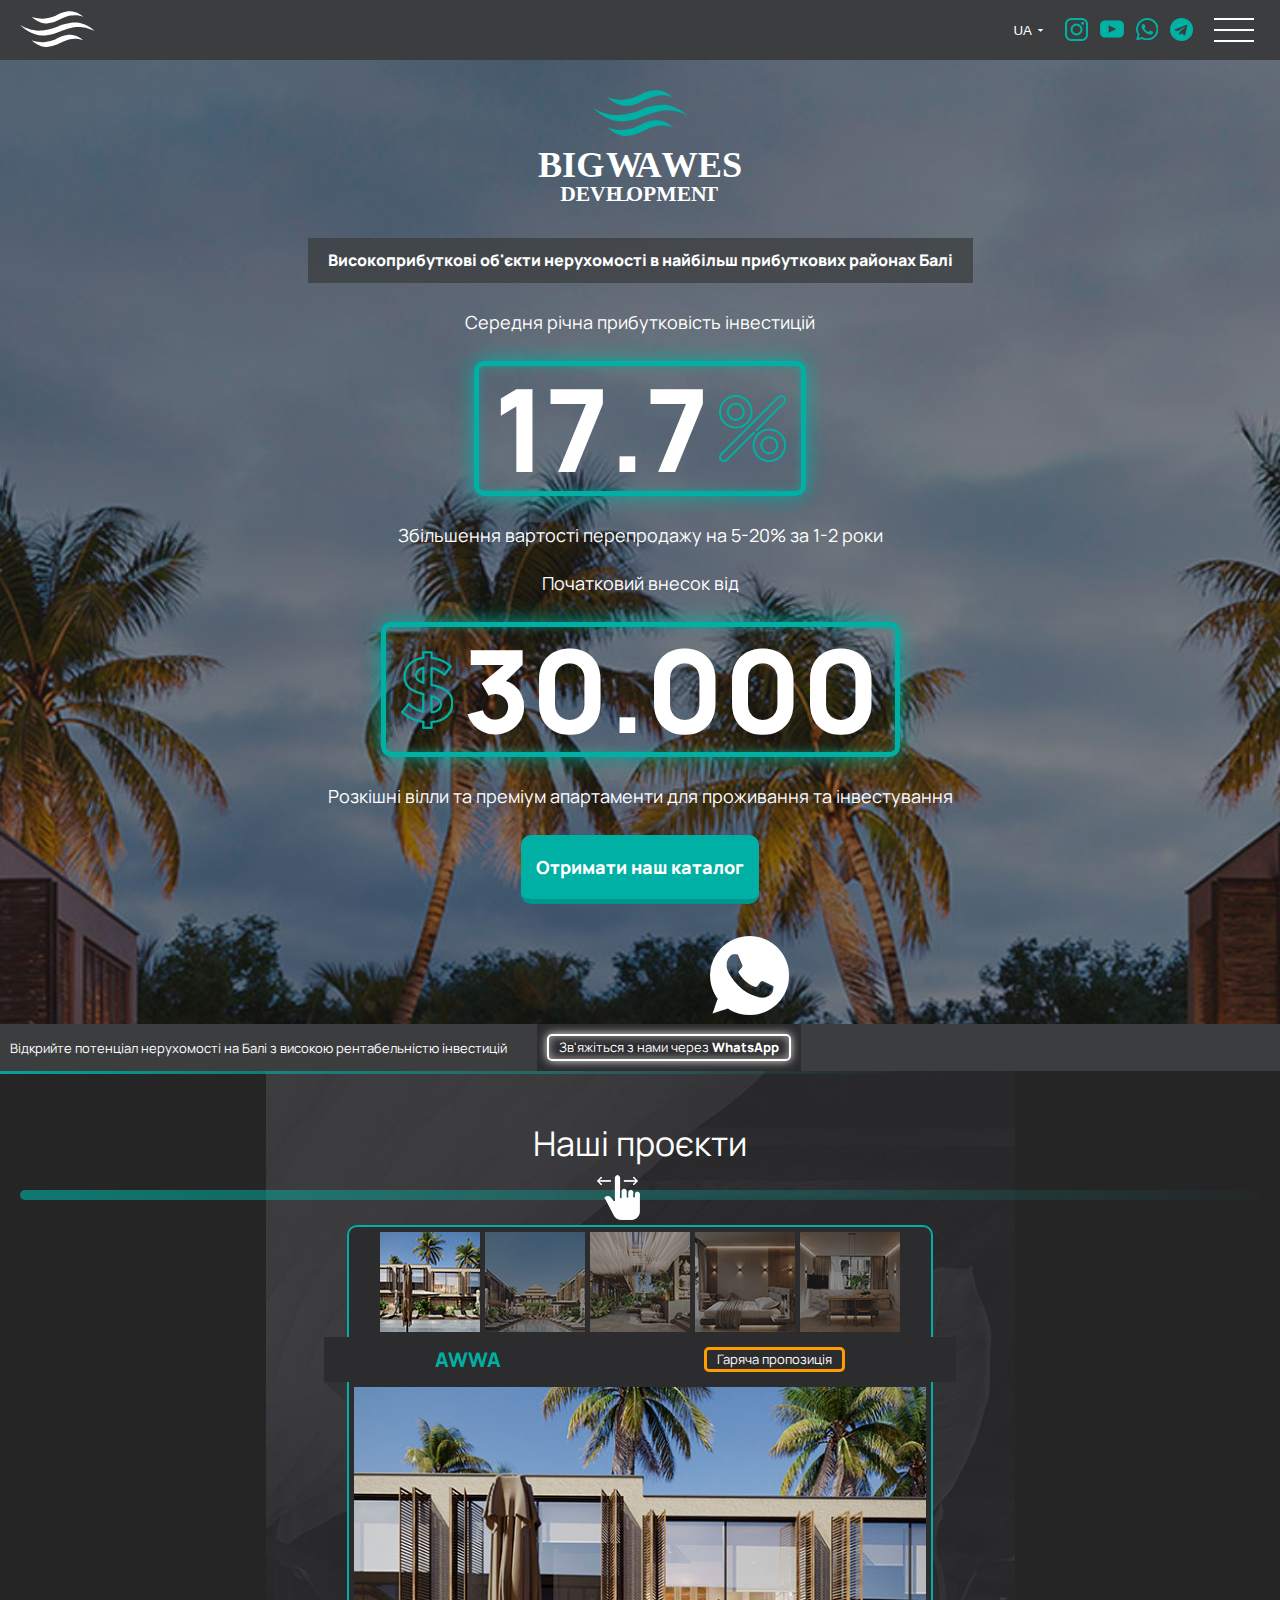
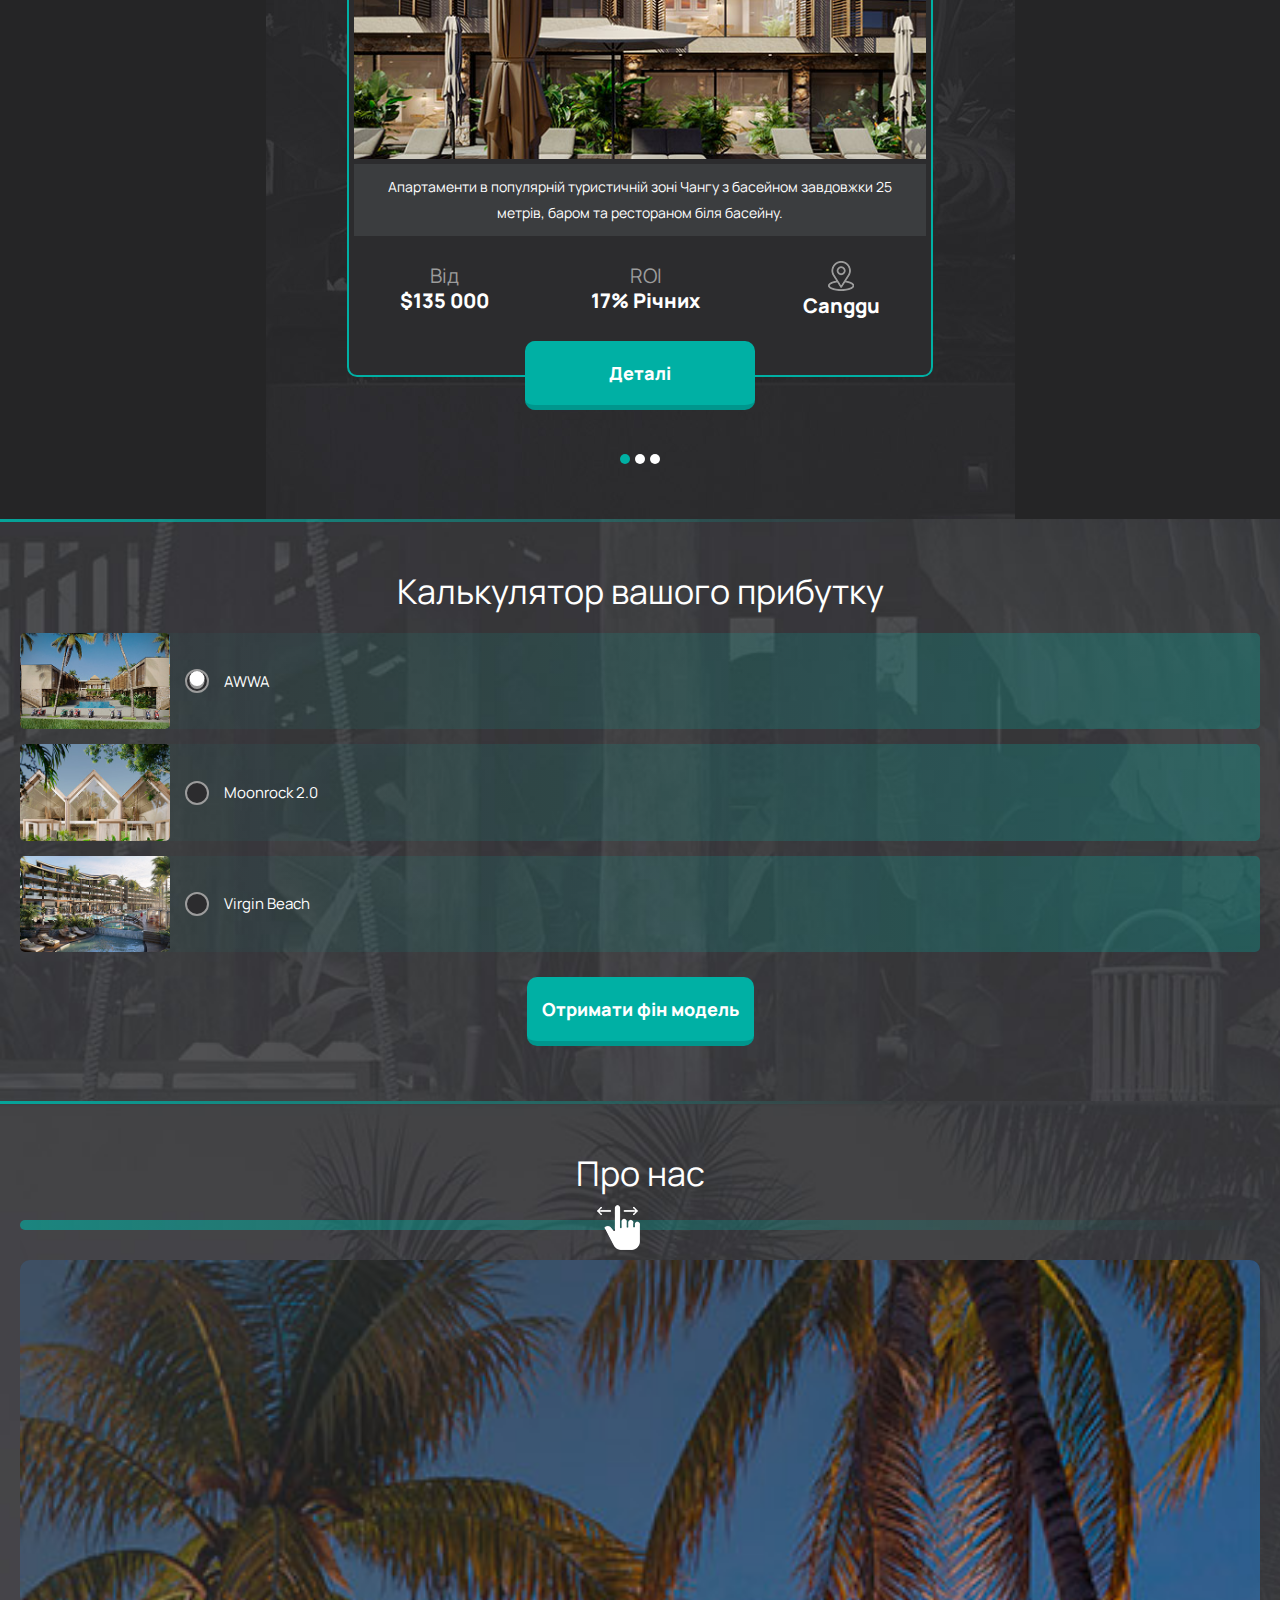
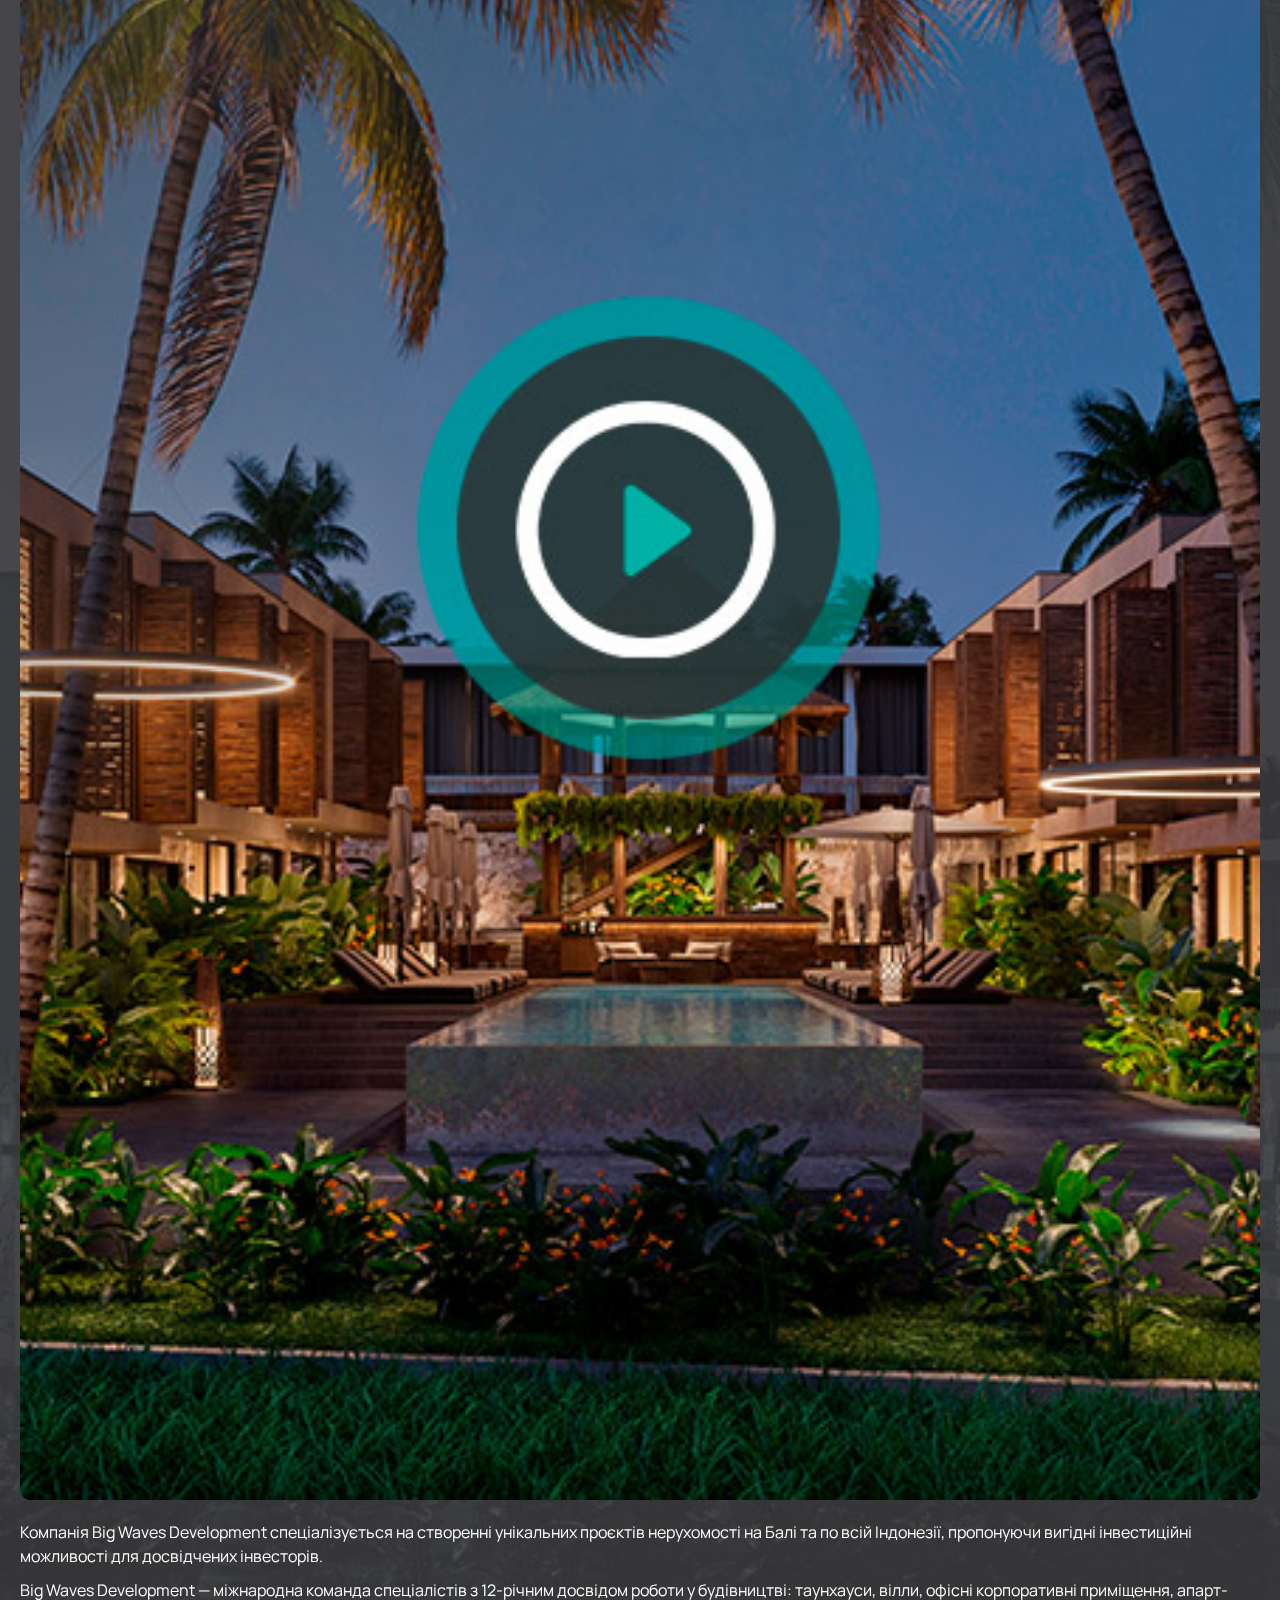
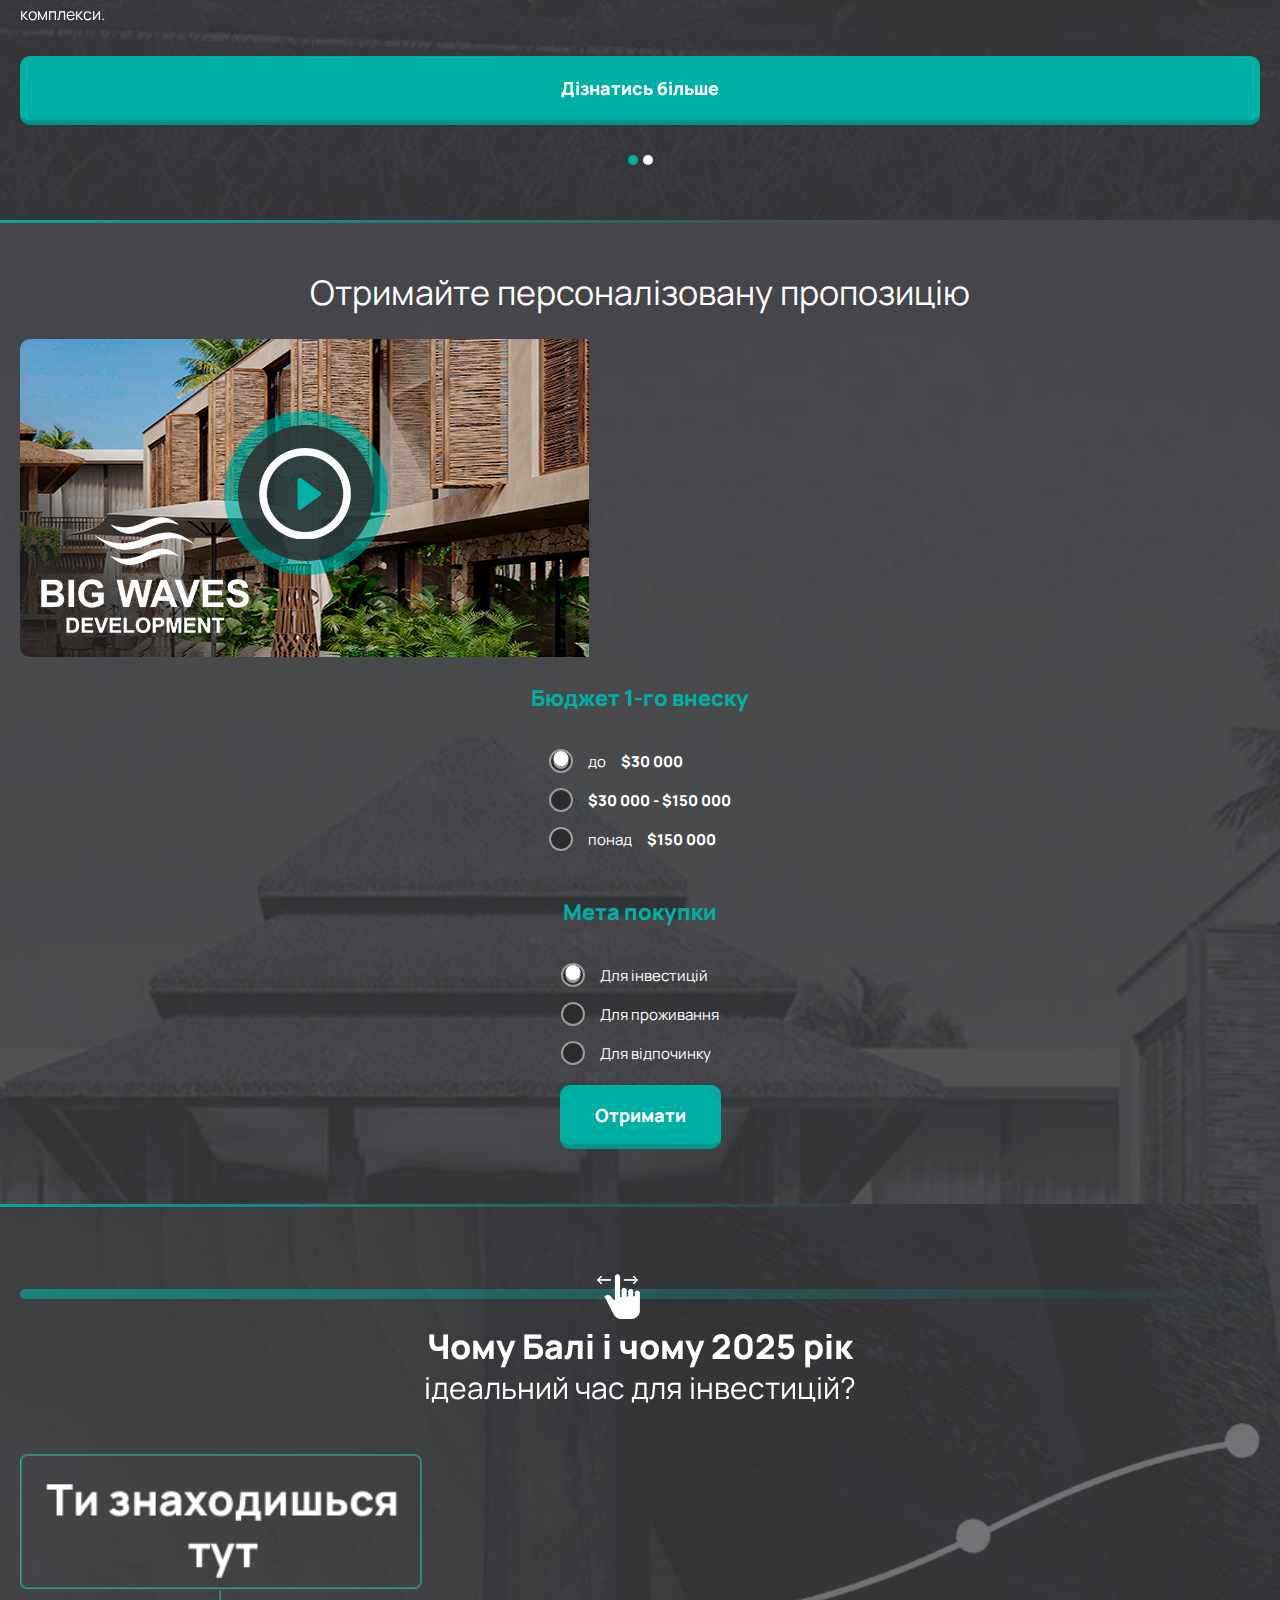
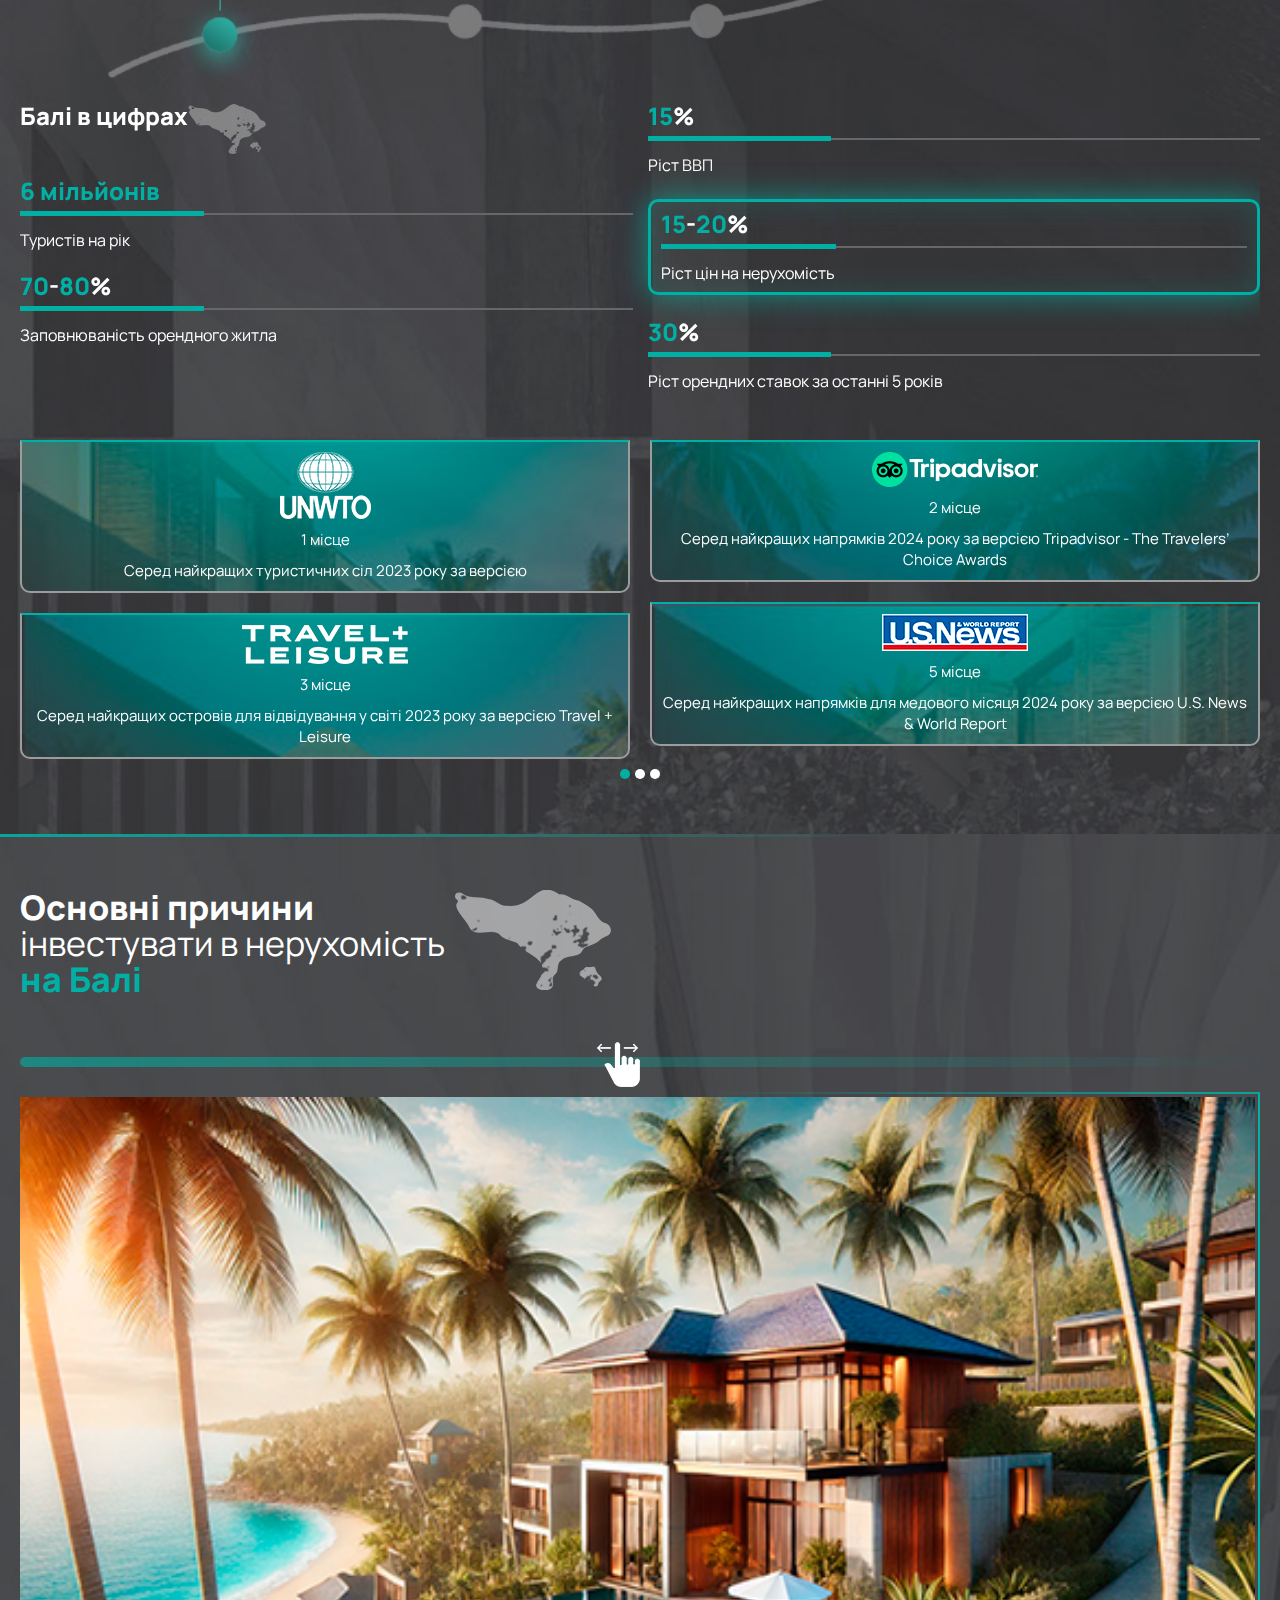
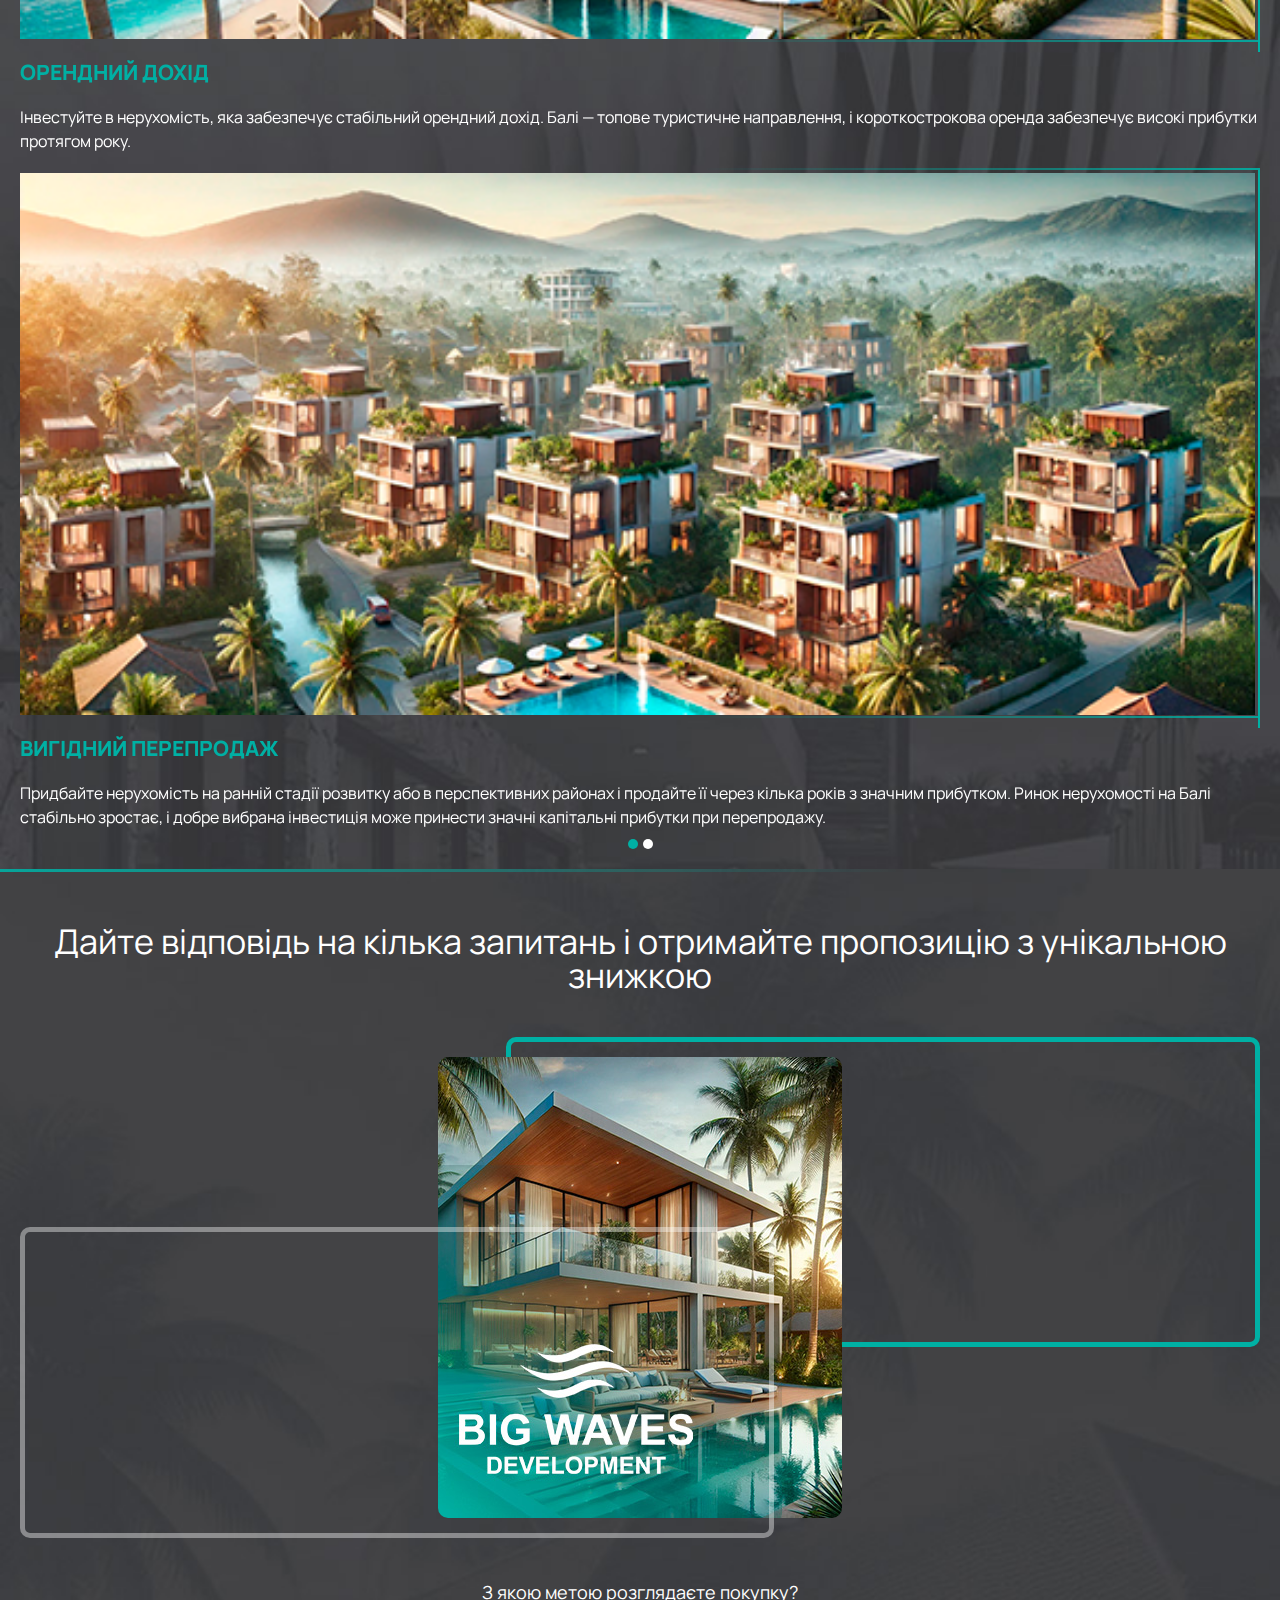
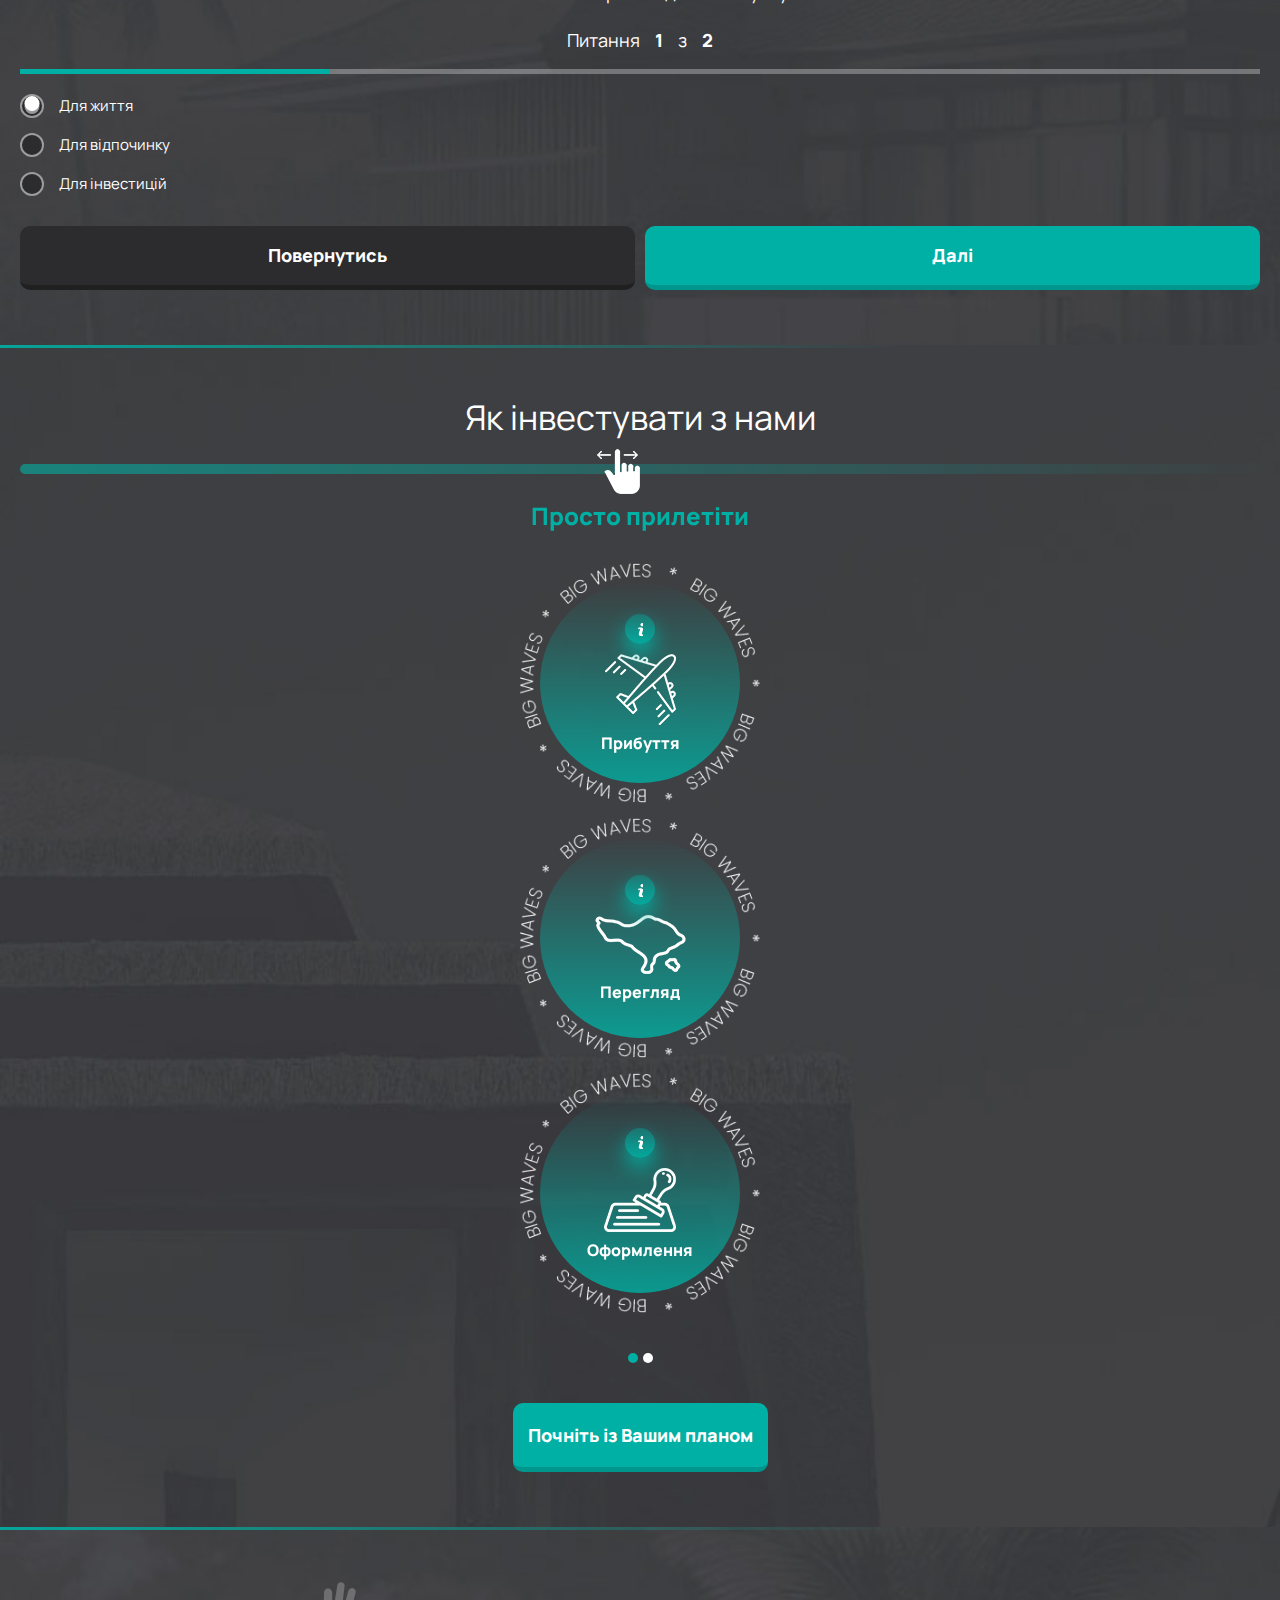
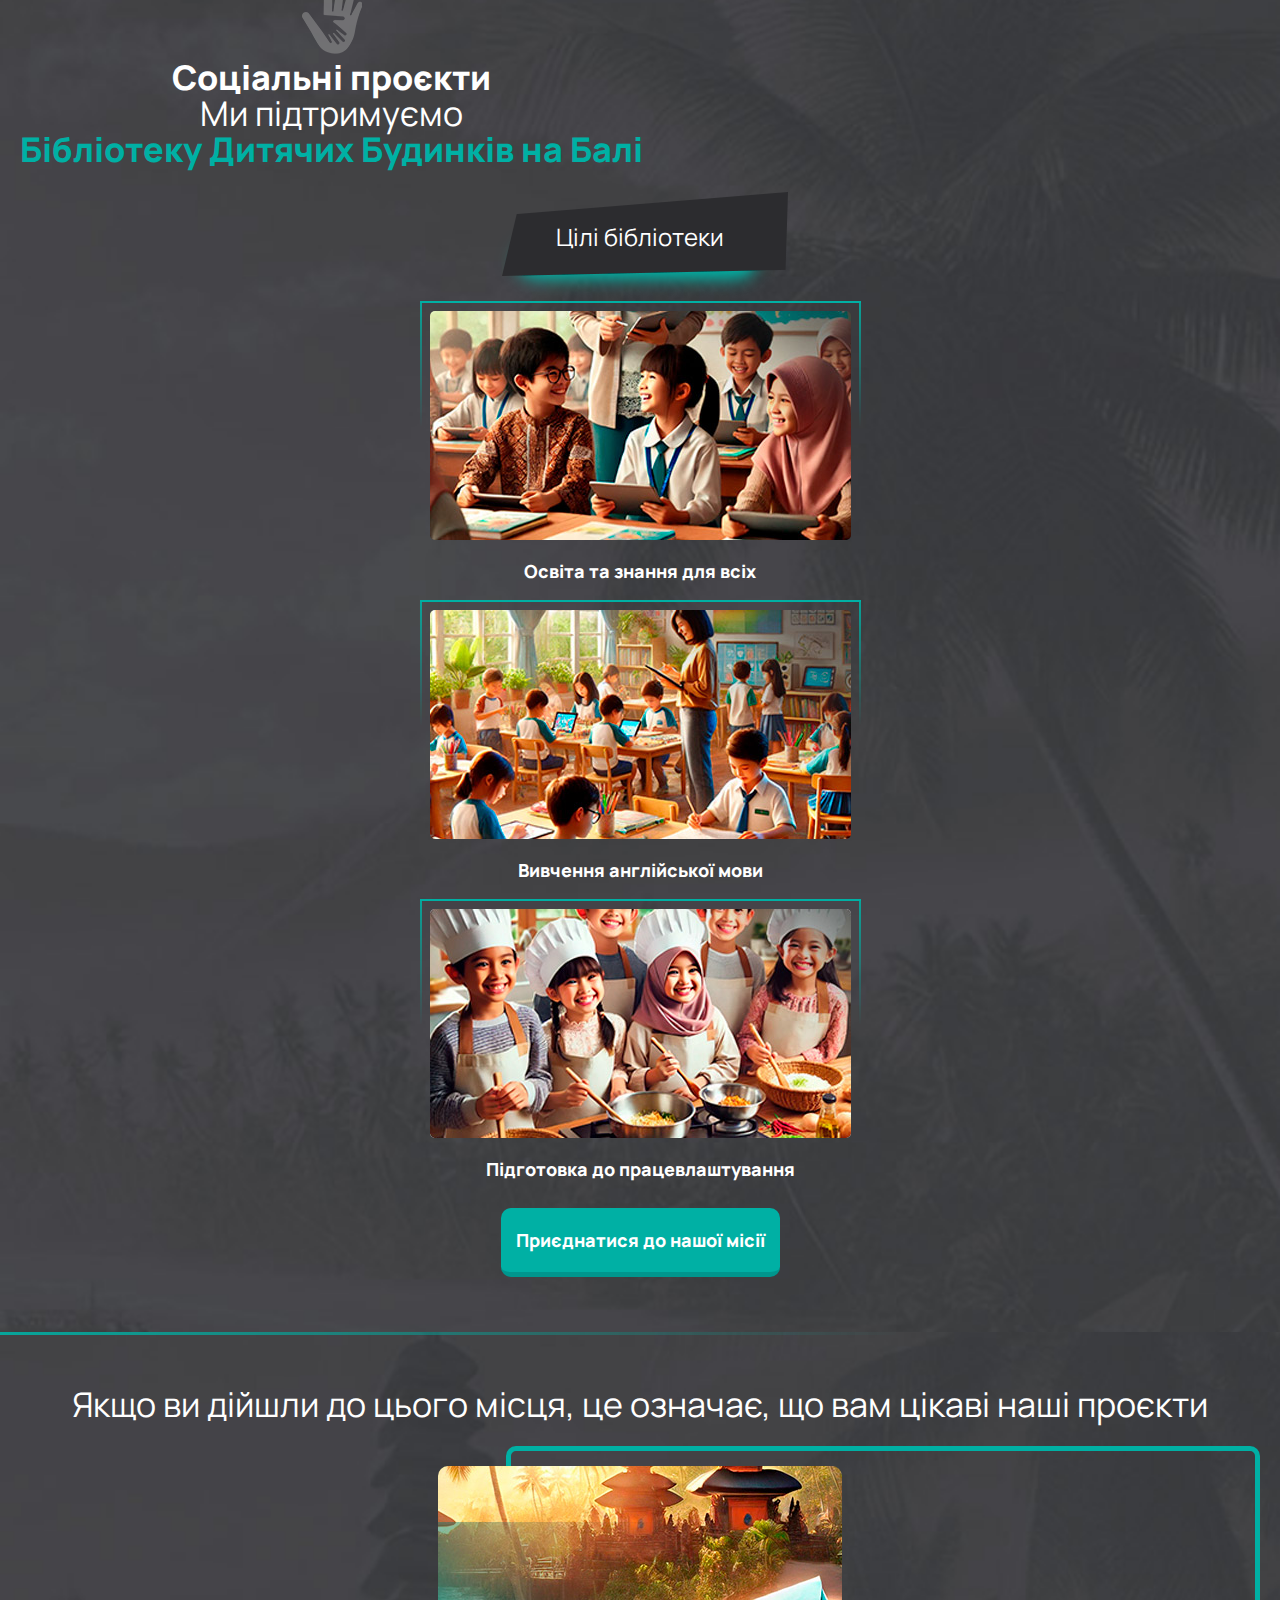
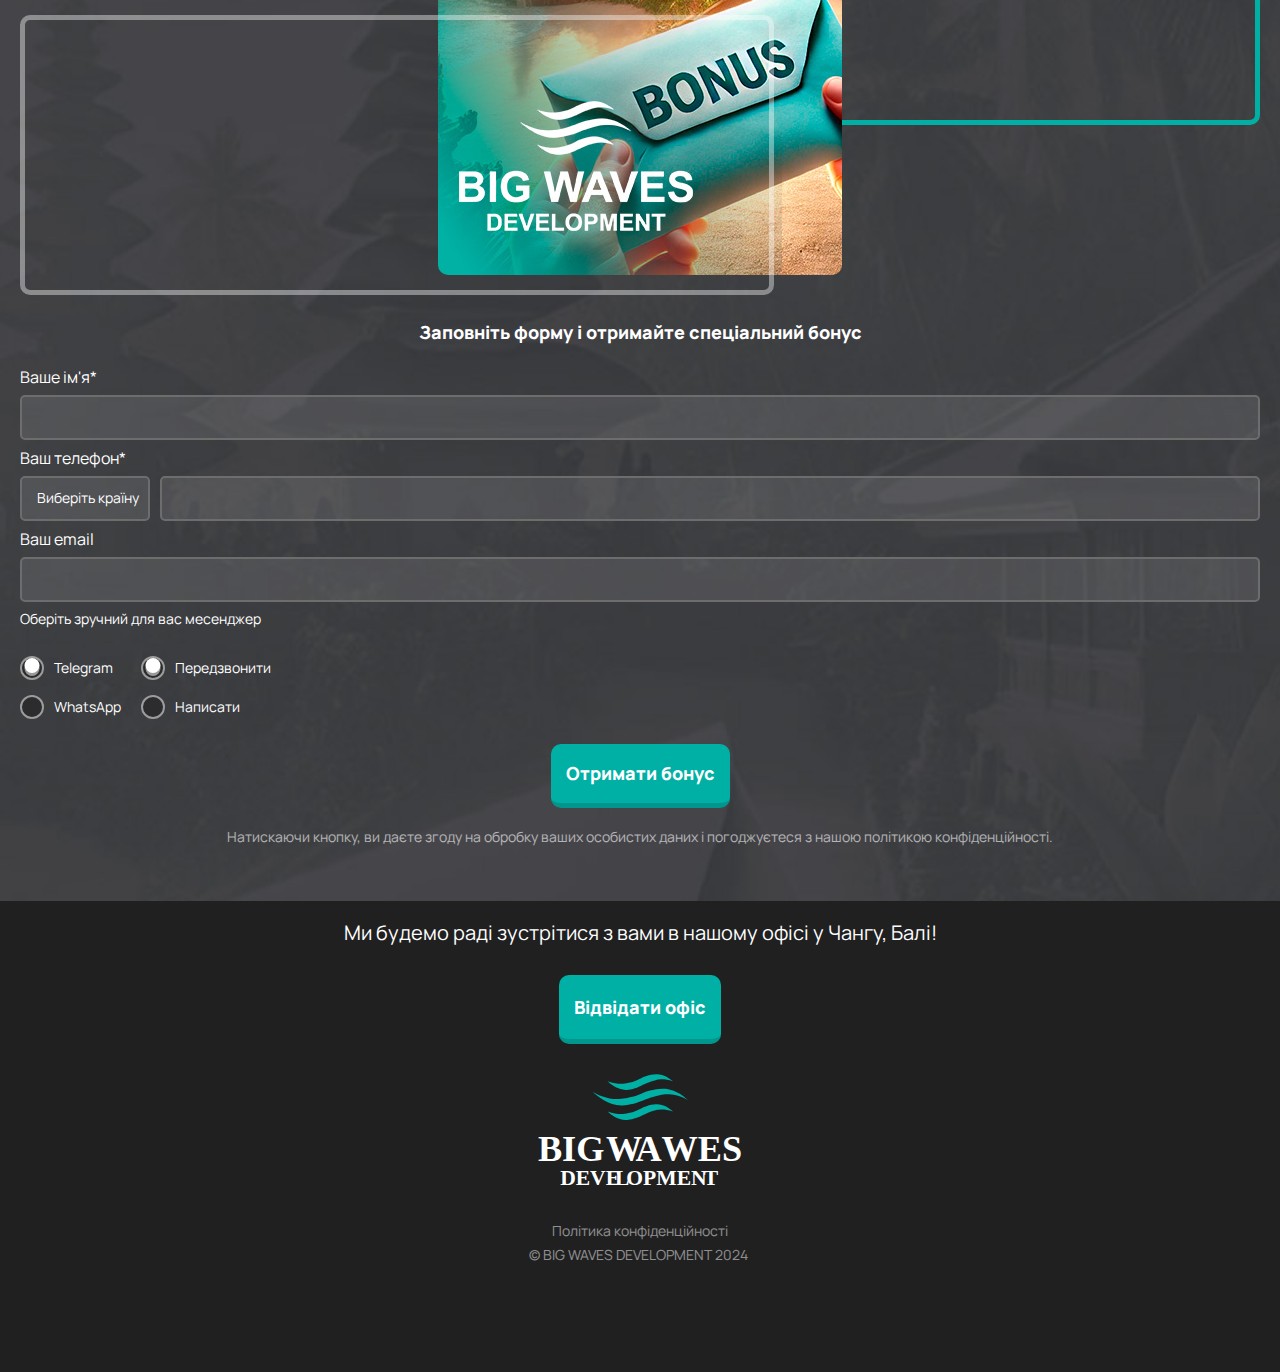
==== index.html @ 15e414f9 "Edit logos" ====
<!DOCTYPE html>
<html lang="en">

<head>
	<meta charset="UTF-8">
	<link rel="icon" type="image/png" href="img/favicon.png?v=1.0.1">
	<meta name="viewport" content="width=device-width, initial-scale=1.0">
	<title>Big Waves</title>
	<link rel="stylesheet" href="css/owl.carousel.min.css">
	<link rel="stylesheet" href="css/jquery.fancybox.min.css">
	<link rel="stylesheet" href="css/style.css?v=3.0.1">
</head>

<body>
	<main class="mainHome">
		<!-- Modal min -->
		<div class="modalBody">
			<div class="modalBodyBtn">
				<a href="#sec1" class="btn btn_gr bordrR">Вибрати юнiт</a>
				<span class="btn btn_gr bordrL selectMd">Замовити дзвiнок</span>
			</div>
			<div class="mainMdWr" id="mainMd">
				<a href="#" target="_blank"><img src="img/wcp-b.png?v=1.0.1" alt="Ico"></a>
				<a href="#" target="_blank"><img src="img/tg-b.png?v=1.0.1" alt="Ico"></a>
			</div>
		</div>
		<!-- Modal min -->
		<!-- Head form -->
		<div class="defForm headForm" id="headForm">
			<button type="button" class="closeheadForm"></button>
			<form action="/">
				<div class="defFormTitle">Як з вами зв’язатися?</div>
				<label for="headFormName">
					Ваше ім'я*
					<input type="text" name="headFormName" id="headFormName" required>
				</label>

				<div class="flexGroup">
					<label for="headFormPCode">
						Ваш телефон*
						<!-- <select name="headFormPCode" id="headFormPCode" class="countrySelect"></select> -->
						<div class="custom-dropdown">
							<div class="dropdown-selected">
								<img class="selected-flag" src="" alt=""
									style="width: 20px; height: 15px; margin-right: 10px; display: none;">
								<span class="selected-text">Виберіть країну</span>
							</div>
							<div class="dropdown-options"></div>
							<input type="hidden" name="selectedCountry[]" class="selectedCountry" value="">
						</div>
					</label>
					<label for="headFormPhone">
						<input type="text" name="headFormPhone" id="headFormPhone" required>
					</label>
				</div>

				<label for="headFormMail">
					Ваш email
					<input type="email" name="headFormMail" id="headFormMail">
				</label>

				<i>Оберіть зручний для вас месенджер</i>

				<div class="formGroup">
					<div class="formGroupWr">
						<label for="headFormMediaTg" class="formGroupLb">
							<input type="radio" name="sheadFormMedia" value="Telegram" id="headFormMediaTg" checked>
							<span class="formGroupOw"></span>
							<i>Telegram</i>
						</label>
						<label for="headFormMediaWApp" class="formGroupLb">
							<input type="radio" name="sheadFormMedia" value="WhatsApp" id="headFormMediaWApp">
							<span class="formGroupOw"></span>
							<i>WhatsApp</i>
						</label>
					</div>
					<div class="formGroupWr">
						<label for="headFormAction1" class="formGroupLb">
							<input type="radio" name="headFormAction" value="Передзвонити" id="headFormAction1" checked>
							<span class="formGroupOw"></span>
							<i>Передзвонити</i>
						</label>
						<label for="headFormAction2" class="formGroupLb">
							<input type="radio" name="headFormAction" value="Написати" id="headFormAction2">
							<span class="formGroupOw"></span>
							<i>Написати</i>
						</label>
					</div>
				</div>
				<div class="flexCenter">
					<button type="submit" name="headFormBtn" class="btn btn_gr">Отримати бонус</button>
				</div>
				<i class="qizBtnT">
					Натискаючи кнопку, ви даєте згоду на обробку ваших особистих даних і
					погоджуєтеся з нашою політикою конфіденційності.
				</i>
			</form>
		</div>
		<!-- Head form -->

		<!-- About form -->
		<div class="defForm aboutForm" id="aboutForm">
			<button type="button" class="closeAboutForm"></button>
			<form action="/">
				<div class="defFormTitle">Заповніть форму і отримайте безкоштовну консультацію з менеджером</div>
				<label for="aboutFormName">
					Ваше ім'я*
					<input type="text" name="aboutFormName" id="aboutFormName" required>
				</label>

				<div class="flexGroup">
					<label for="aboutFormPCode">
						Ваш телефон*
						<div class="custom-dropdown">
							<div class="dropdown-selected">
								<img class="selected-flag" src="" alt=""
									style="width: 20px; height: 15px; margin-right: 10px; display: none;">
								<span class="selected-text">Виберіть країну</span>
							</div>
							<div class="dropdown-options"></div>
							<input type="hidden" name="selectedCountry[]" class="selectedCountry" value="">
						</div>
					</label>
					<label for="aboutFormPhone">
						<input type="text" name="aboutFormPhone" id="aboutFormPhone" required>
					</label>
				</div>


				<label for="aboutFormMail">
					Ваш email
					<input type="email" name="aboutFormMail" id="aboutFormMail">
				</label>

				<i>Оберіть зручний для вас месенджер</i>

				<div class="formGroup">
					<div class="formGroupWr">
						<label for="aboutFormMediaTg" class="formGroupLb">
							<input type="radio" name="aboutFormMedia" value="Telegram" id="aboutFormMediaTg" checked>
							<span class="formGroupOw"></span>
							<i>Telegram</i>
						</label>
						<label for="aboutFormMediaWApp" class="formGroupLb">
							<input type="radio" name="aboutFormMedia" value="WhatsApp" id="aboutFormMediaWApp">
							<span class="formGroupOw"></span>
							<i>WhatsApp</i>
						</label>
					</div>
					<div class="formGroupWr">
						<label for="aboutFormAction1" class="formGroupLb">
							<input type="radio" name="aboutFormAction" value="Передзвонити" id="aboutFormAction1"
								checked>
							<span class="formGroupOw"></span>
							<i>Передзвонити</i>
						</label>
						<label for="aboutFormAction2" class="formGroupLb">
							<input type="radio" name="aboutFormAction" value="Написати" id="aboutFormAction2">
							<span class="formGroupOw"></span>
							<i>Написати</i>
						</label>
					</div>
				</div>
				<div class="flexCenter">
					<button type="submit" name="aboutFormBtn" class="btn btn_gr">Отримати бонус</button>
				</div>
				<i class="qizBtnT">
					Натискаючи кнопку, ви даєте згоду на обробку ваших особистих даних і
					погоджуєтеся з нашою політикою конфіденційності.
				</i>
			</form>
		</div>
		<!-- About form -->

		<!-- Why bali form -->
		<div class="defForm whyBaliForm" id="whyBaliForm">
			<button type="button" class="closeWhyBaliForm"></button>
			<form action="/">
				<div class="defFormTitle">Як з вами зв’язатися?</div>
				<label for="whyBaliFormName">
					Ваше ім'я*
					<input type="text" name="whyBaliFormName" id="whyBaliFormName" required>
				</label>

				<div class="flexGroup">
					<label for="whyBaliFormPCode">
						Ваш телефон*
						<div class="custom-dropdown">
							<div class="dropdown-selected">
								<img class="selected-flag" src="" alt=""
									style="width: 20px; height: 15px; margin-right: 10px; display: none;">
								<span class="selected-text">Виберіть країну</span>
							</div>
							<div class="dropdown-options"></div>
							<input type="hidden" name="selectedCountry[]" class="selectedCountry" value="">
						</div>
					</label>
					<label for="whyBaliFormPhone">
						<input type="text" name="whyBaliFormPhone" id="whyBaliFormPhone" required>
					</label>
				</div>

				<label for="whyBaliFormMail">
					Ваш email
					<input type="email" name="whyBaliFormMail" id="whyBaliFormMail">
				</label>

				<i>Оберіть зручний для вас месенджер</i>

				<div class="formGroup">
					<div class="formGroupWr">
						<label for="whyBaliFormMediaTg" class="formGroupLb">
							<input type="radio" name="whyBaliFormMedia" value="Telegram" id="whyBaliFormMediaTg"
								checked>
							<span class="formGroupOw"></span>
							<i>Telegram</i>
						</label>
						<label for="whyBaliFormMediaWApp" class="formGroupLb">
							<input type="radio" name="whyBaliFormMedia" value="WhatsApp" id="whyBaliFormMediaWApp">
							<span class="formGroupOw"></span>
							<i>WhatsApp</i>
						</label>
					</div>
					<div class="formGroupWr">
						<label for="whyBaliFormAction1" class="formGroupLb">
							<input type="radio" name="whyBaliFormAction" value="Передзвонити" id="whyBaliFormAction1"
								checked>
							<span class="formGroupOw"></span>
							<i>Передзвонити</i>
						</label>
						<label for="whyBaliFormAction2" class="formGroupLb">
							<input type="radio" name="whyBaliFormAction" value="Написати" id="whyBaliFormAction2">
							<span class="formGroupOw"></span>
							<i>Написати</i>
						</label>
					</div>
				</div>
				<div class="flexCenter">
					<button type="submit" name="whyBaliFormBtn" class="btn btn_gr">Відправити</button>
				</div>
				<i class="qizBtnT">
					Натискаючи кнопку, ви даєте згоду на обробку ваших особистих даних і
					погоджуєтеся з нашою політикою конфіденційності.
				</i>
			</form>
		</div>
		<!-- Why bali form -->

		<!-- Main reasons form -->
		<div class="defForm mainReasonsForm" id="mainReasonsForm">
			<button type="button" class="closeMainReasonsForm"></button>
			<form action="/">
				<div class="defFormTitle">Як з вами зв’язатися?</div>
				<label for="mainReasonsFormName">
					Ваше ім'я*
					<input type="text" name="mainReasonsFormName" id="mainReasonsFormName" required>
				</label>

				<div class="flexGroup">
					<label for="mainReasonsFormPCode">
						Ваш телефон*
						<div class="custom-dropdown">
							<div class="dropdown-selected">
								<img class="selected-flag" src="" alt=""
									style="width: 20px; height: 15px; margin-right: 10px; display: none;">
								<span class="selected-text">Виберіть країну</span>
							</div>
							<div class="dropdown-options"></div>
							<input type="hidden" name="selectedCountry[]" class="selectedCountry" value="">
						</div>
					</label>
					<label for="mainReasonsFormPhone">
						<input type="text" name="mainReasonsFormPhone" id="mainReasonsFormPhone" required>
					</label>
				</div>

				<label for="mainReasonsFormMail">
					Ваш email
					<input type="email" name="mainReasonsFormMail" id="mainReasonsFormMail">
				</label>

				<i>Оберіть зручний для вас месенджер</i>

				<div class="formGroup">
					<div class="formGroupWr">
						<label for="mainReasonsFormMediaTg" class="formGroupLb">
							<input type="radio" name="mainReasonsFormMedia" value="Telegram" id="mainReasonsFormMediaTg"
								checked>
							<span class="formGroupOw"></span>
							<i>Telegram</i>
						</label>
						<label for="mainReasonsFormMediaWApp" class="formGroupLb">
							<input type="radio" name="mainReasonsFormMedia" value="WhatsApp"
								id="mainReasonsFormMediaWApp">
							<span class="formGroupOw"></span>
							<i>WhatsApp</i>
						</label>
					</div>
					<div class="formGroupWr">
						<label for="mainReasonsFormAction1" class="formGroupLb">
							<input type="radio" name="mainReasonsFormAction" value="Передзвонити"
								id="mainReasonsFormAction1" checked>
							<span class="formGroupOw"></span>
							<i>Передзвонити</i>
						</label>
						<label for="mainReasonsFormAction2" class="formGroupLb">
							<input type="radio" name="mainReasonsFormAction" value="Написати"
								id="mainReasonsFormAction2">
							<span class="formGroupOw"></span>
							<i>Написати</i>
						</label>
					</div>
				</div>
				<div class="flexCenter">
					<button type="submit" name="mainReasonsFormBtn" class="btn btn_gr">Відправити</button>
				</div>
				<i class="qizBtnT">
					Натискаючи кнопку, ви даєте згоду на обробку ваших особистих даних і
					погоджуєтеся з нашою політикою конфіденційності.
				</i>
			</form>
		</div>
		<!-- Why bali form -->

		<!-- Invest with us form -->
		<div class="defForm investWithUsForm" id="investWithUsForm">
			<button type="button" class="closeInvestWithUsForm"></button>
			<form action="/">
				<div class="defFormTitle">Як з вами зв’язатися?</div>
				<label for="investWithUsFormName">
					Ваше ім'я*
					<input type="text" name="investWithUsFormName" id="investWithUsFormName" required>
				</label>

				<div class="flexGroup">
					<label for="investWithUsFormPCode">
						Ваш телефон*
						<div class="custom-dropdown">
							<div class="dropdown-selected">
								<img class="selected-flag" src="" alt=""
									style="width: 20px; height: 15px; margin-right: 10px; display: none;">
								<span class="selected-text">Виберіть країну</span>
							</div>
							<div class="dropdown-options"></div>
							<input type="hidden" name="selectedCountry[]" class="selectedCountry" value="">
						</div>
					</label>
					<label for="investWithUsFormPhone">
						<input type="text" name="investWithUsFormPhone" id="investWithUsFormPhone" required>
					</label>
				</div>

				<label for="investWithUsFormMail">
					Ваш email
					<input type="email" name="investWithUsFormMail" id="investWithUsFormMail">
				</label>

				<i>Оберіть зручний для вас месенджер</i>

				<div class="formGroup">
					<div class="formGroupWr">
						<label for="investWithUsFormMediaTg" class="formGroupLb">
							<input type="radio" name="investWithUsFormMedia" value="Telegram"
								id="investWithUsFormMediaTg" checked>
							<span class="formGroupOw"></span>
							<i>Telegram</i>
						</label>
						<label for="investWithUsFormMediaWApp" class="formGroupLb">
							<input type="radio" name="investWithUsFormMedia" value="WhatsApp"
								id="investWithUsFormMediaWApp">
							<span class="formGroupOw"></span>
							<i>WhatsApp</i>
						</label>
					</div>
					<div class="formGroupWr">
						<label for="investWithUsFormAction1" class="formGroupLb">
							<input type="radio" name="investWithUsFormAction" value="Передзвонити"
								id="investWithUsFormAction1" checked>
							<span class="formGroupOw"></span>
							<i>Передзвонити</i>
						</label>
						<label for="investWithUsFormAction2" class="formGroupLb">
							<input type="radio" name="investWithUsFormAction" value="Написати"
								id="investWithUsFormAction2">
							<span class="formGroupOw"></span>
							<i>Написати</i>
						</label>
					</div>
				</div>
				<div class="flexCenter">
					<button type="submit" name="investWithUsFormBtn" class="btn btn_gr">Відправити</button>
				</div>
				<i class="qizBtnT">
					Натискаючи кнопку, ви даєте згоду на обробку ваших особистих даних і
					погоджуєтеся з нашою політикою конфіденційності.
				</i>
			</form>
		</div>
		<!--Invest with us form -->

		<!--Visit office us form -->
		<div class="defForm visitOfficeForm" id="visitOfficeForm">
			<button type="button" class="closeVisitOfficeForm"></button>
			<form action="/">
				<div class="defFormTitle">Заповніть форму, і наш менеджер зв'яжеться з вами для підтвердження часу
					візиту до офісу в Чангу.</div>
				<label for="visitOfficeFormName">
					Ваше ім'я*
					<input type="text" name="visitOfficeFormName" id="visitOfficeFormName" required>
				</label>

				<div class="flexGroup">
					<label for="visitOfficeFormPCode">
						Ваш телефон*
						<div class="custom-dropdown">
							<div class="dropdown-selected">
								<img class="selected-flag" src="" alt=""
									style="width: 20px; height: 15px; margin-right: 10px; display: none;">
								<span class="selected-text">Виберіть країну</span>
							</div>
							<div class="dropdown-options"></div>
							<input type="hidden" name="selectedCountry[]" class="selectedCountry" value="">
						</div>
					</label>
					<label for="visitOfficeFormPhone">
						<input type="text" name="visitOfficeFormPhone" id="visitOfficeFormPhone" required>
					</label>
				</div>

				<label for="visitOfficeFormMail">
					Ваш email
					<input type="email" name="visitOfficeFormMail" id="visitOfficeFormMail">
				</label>

				<i>Оберіть зручний для вас месенджер</i>

				<div class="formGroup">
					<div class="formGroupWr">
						<label for="visitOfficeFormMediaTg" class="formGroupLb">
							<input type="radio" name="visitOfficeFormMedia" value="Telegram" id="visitOfficeFormMediaTg"
								checked>
							<span class="formGroupOw"></span>
							<i>Telegram</i>
						</label>
						<label for="visitOfficeFormMediaWApp" class="formGroupLb">
							<input type="radio" name="visitOfficeFormMedia" value="WhatsApp"
								id="visitOfficeFormMediaWApp">
							<span class="formGroupOw"></span>
							<i>WhatsApp</i>
						</label>
					</div>
					<div class="formGroupWr">
						<label for="visitOfficeFormAction1" class="formGroupLb">
							<input type="radio" name="visitOfficeFormAction" value="Передзвонити"
								id="visitOfficeFormAction1" checked>
							<span class="formGroupOw"></span>
							<i>Передзвонити</i>
						</label>
						<label for="visitOfficeFormAction2" class="formGroupLb">
							<input type="radio" name="visitOfficeFormAction" value="Написати"
								id="visitOfficeFormAction2">
							<span class="formGroupOw"></span>
							<i>Написати</i>
						</label>
					</div>
				</div>
				<div class="flexCenter">
					<button type="submit" name="ivisitOfficeFormBtn" class="btn btn_gr">Відправити</button>
				</div>
				<i class="qizBtnT">
					Натискаючи кнопку, ви даєте згоду на обробку ваших особистих даних і
					погоджуєтеся з нашою політикою конфіденційності.
				</i>
			</form>
		</div>
		<!-- Visit office form -->


		<header class="header">
			<nav class="mainNav">
				<a href="/" class="logo"><img src="img/Logo-min.svg" alt="Logo"></a>
				<div class="navRight">
					<div class="navLang">
						<button type="button" class="navLang">
							<span>UA <img src="img/ar.png?v=1.0.1" alt="Ar"></span>
						</button>
					</div>
					<div class="navMedia">
						<a href="" target="_blank"><img src="img/inst.png?v=1.0.1" alt="Media"></a>
						<a href="" target="_blank"><img src="img/yout.png?v=1.0.1" alt="Media"></a>
						<a href="" target="_blank"><img src="img/what.png?v=1.0.1" alt="Media"></a>
						<a href="" target="_blank"><img src="img/tg.png?v=1.0.1" alt="Media"></a>
					</div>
					<button type="button" class="navMbutton">
						<span></span>
						<span></span>
						<span></span>
					</button>
				</div>
			</nav>
			<div class="navListMenu">
				<a href="#">Головна</a>
				<a href="#">Про нас</a>
				<a href="#">Наші проєкти</a>
				<a href="#">Про Балі</a>
				<a href="#">Партнерам</a>
				<a href="#">Блог</a>
				<a href="#">Поширені запитання</a>
				<a href="#">Кар'єра</a>
				<a href="#">Контакти</a>
			</div>
			<div class="navLangList">
				<a href="#">EN</a>
			</div>

			<div class="headerCont">
				<div class="container containerF">
					<img src="img/Logo.svg" alt="Logo" class="logoB">
					<div class="headerContT1">
						Високоприбуткові об'єкти нерухомості в найбільш прибуткових районах Балі
					</div>
					<div class="headerContT2">Середня річна прибутковість інвестицій</div>
					<div class="headerContT3">17.7 <img src="img/prc.png?v=1.0.1" alt="Pic"></div>
					<div class="headerContT2">Збільшення вартості перепродажу на 5-20% за 1-2 роки</div>
					<div class="headerContT2">Початковий внесок від</div>
					<div class="headerContT3"><img src="img/doll.png?v=1.0.1" alt="Pic"> 30.000</div>
					<div class="headerContT2">Розкішні вілли та преміум апартаменти для проживання та інвестування</div>
					<span class="btn btn_gr" id="headFormSubmit">Отримати наш каталог</span>
				</div>

				<div class="contBlock">
					<div class="contBlock1">Відкрийте потенціал нерухомості на Балі з високою рентабельністю
						інвестицій
					</div>
					<div class="contBlock2">
						<a href="https://wa.me/+6285190128083" target="_blank">Зв'яжіться з нами через <b>WhatsApp</b>
							<img src="img/what2.png?v=1.0.1" alt="Pic"></a>
					</div>
				</div>
			</div>
		</header>

		<section class="section sec1" id="sec1">
			<div class="container">
				<h3 class="secTitle">Наші проєкти</h3>
				<div class="prSwipe"></div>
				<div class="owl-carousel prCarousel">
					<div class="item">
						<!-- Awwa -->
						<div class="prMain prMainAwwa">

							<div class="prMainIco prMainIcoAwwa">
								<div><img src="img/carousel/6-6.jpg?v=1.0.1" alt="Pic"></div>
								<div><img src="img/carousel/7-7.jpg?v=1.0.1" alt="Pic"></div>
								<div><img src="img/carousel/8-8.jpg?v=1.0.1" alt="Pic"></div>
								<div><img src="img/carousel/9-9.jpg?v=1.0.1" alt="Pic"></div>
								<div><img src="img/carousel/10-10.jpg?v=1.0.1" alt="Pic"></div>
							</div>
							<div class="prMainName">
								<div class="prMainName1">
									<span>AWWA</span>
								</div>
								<div class="prMainName2">
									<span class="prMainSpEl">Гаряча пропозиція</span>
								</div>
							</div>
							<div class="prMainCont prMainContAwwa">
								<div><img src="img/carousel/6.jpg?v=1.0.1" alt="Pic"></div>
								<div><img src="img/carousel/7.jpg?v=1.0.1" alt="Pic"></div>
								<div><img src="img/carousel/8.jpg?v=1.0.1" alt="Pic"></div>
								<div><img src="img/carousel/9.jpg?v=1.0.1" alt="Pic"></div>
								<div><img src="img/carousel/10.jpg?v=1.0.1" alt="Pic"></div>
							</div>
							<div class="prMainContT">
								Апартаменти в популярній туристичній зоні Чангу з басейном завдовжки 25 метрів, баром та
								рестораном біля басейну.
							</div>
							<div class="prMainStat">
								<div>
									<span>Від</span>
									<span>$135 000</span>
								</div>
								<div>
									<span>ROI</span>
									<span>17% Річних</span>
								</div>
								<div>
									<span><img src="img/loc.png?v=1.0.1" alt="Loc"></span>
									<span>Canggu</span>
								</div>
							</div>
							<a href="#" class="btn btn_gr">Деталі</a>
						</div>
					</div>
					<div class="item">
						<!-- Moon Rock -->
						<div class="prMain">
							<div class="prMainIco prMainIcoMoon">
								<div><img src="img/carousel/1-1.jpg?v=1.0.1" alt="Pic"></div>
								<div><img src="img/carousel/2-2.jpg?v=1.0.1" alt="Pic"></div>
								<div><img src="img/carousel/3-3.jpg?v=1.0.1" alt="Pic"></div>
								<div><img src="img/carousel/4-4.jpg?v=1.0.1" alt="Pic"></div>
								<div><img src="img/carousel/5-5.jpg?v=1.0.1" alt="Pic"></div>
							</div>
							<div class="prMainName">
								<div class="prMainName1">
									<span>Moon Rock 1.0</span>
									<span>Moon Rock 2.0</span>
								</div>
								<div class="prMainName2">
									<span class="prMainSpRd">Розпродано</span>
									<span class="prMainSpGr">Вже доступний</span>
								</div>
							</div>
							<div class="prMainCont prMainContMoon">
								<div><img src="img/carousel/1.jpg?v=1.0.1" alt="Pic"></div>
								<div><img src="img/carousel/2.jpg?v=1.0.1" alt="Pic"></div>
								<div><img src="img/carousel/3.jpg?v=1.0.1" alt="Pic"></div>
								<div><img src="img/carousel/4.jpg?v=1.0.1" alt="Pic"></div>
								<div><img src="img/carousel/5.jpg?v=1.0.1" alt="Pic"></div>
							</div>
							<div class="prMainContT">
								Вілли розташовані біля Убуда зі зручним сполученням, що дозволяє вільно насолоджуватися
								островом.
							</div>
							<div class="prMainStat">
								<div>
									<span>Від</span>
									<span>$164 500</span>
								</div>
								<div>
									<span>ROI</span>
									<span>17% Річних</span>
								</div>
								<div>
									<span><img src="img/loc.png?v=1.0.1" alt="Loc"></span>
									<span>Gianyar</span>
								</div>
							</div>
							<a href="#" class="btn btn_dk">Деталі</a>
						</div>
					</div>
					<div class="item">
						<!-- Virgin -->
						<div class="prMain prMainVirgin">
							<div class="prMainIco prMainIcoVirgin">
								<div><img src="img/carousel/11-11.jpg?v=1.0.1" alt="Pic"></div>
								<div><img src="img/carousel/12-12.jpg?v=1.0.1" alt="Pic"></div>
								<div><img src="img/carousel/13-13.jpg?v=1.0.1" alt="Pic"></div>
								<div><img src="img/carousel/14-14.jpg?v=1.0.1" alt="Pic"></div>
								<div><img src="img/carousel/15-15.jpg?v=1.0.1" alt="Pic"></div>
							</div>
							<div class="prMainName">
								<div class="prMainName1">
									<span>Virgin Beach</span>
								</div>
								<div class="prMainName2">
									<span class="prMainSpRd">Будується</span>
								</div>
							</div>
							<div class="prMainCont prMainContVirgin">
								<div><img src="img/carousel/11.jpg?v=1.0.1" alt="Pic"></div>
								<div><img src="img/carousel/12.jpg?v=1.0.1" alt="Pic"></div>
								<div><img src="img/carousel/13.jpg?v=1.0.1" alt="Pic"></div>
								<div><img src="img/carousel/14.jpg?v=1.0.1" alt="Pic"></div>
								<div><img src="img/carousel/15.jpg?v=1.0.1" alt="Pic"></div>
							</div>
							<div class="prMainContT">
								Готель розташований на першій лінії одного з найпопулярніших пляжів на Балі.
							</div>
							<div class="prMainStat">
								<div>
									<span>Від</span>
									<span>$158 000</span>
								</div>
								<div>
									<span>ROI</span>
									<span>17.7% Річних</span>
								</div>
								<div>
									<span><img src="img/loc.png?v=1.0.1" alt="Loc"></span>
									<span>Karangasem</span>
								</div>
							</div>
							<a href="#" class="btn btn_dk">Деталі</a>
						</div>
					</div>
				</div>
			</div>
		</section>

		<section class="section sec2" id="sec2">
			<div class="container">
				<h3 class="secTitle">Калькулятор вашого прибутку</h3>

				<form action="/">

					<div class="formGroup">
						<div class="formGroupWr formGroupCalcWr">
							<label for="calcSelPr1" class="formGroupLb formGroupCalc">
								<img src="img/awwa-c.jpg?v=1.0.1" alt="Pic">
								<input type="radio" name="calcSelPr" value="AWWA" id="calcSelPr1" checked>
								<span class="formGroupOw"></span>
								<i>AWWA</i>
							</label>
							<label for="calcSelPr2" class="formGroupLb formGroupCalc">
								<img src="img/moon-c.jpg?v=1.0.1" alt="Pic">
								<input type="radio" name="calcSelPr" value="Moonrock 2.0" id="calcSelPr2">
								<span class="formGroupOw"></span>
								<i>Moonrock 2.0</i>
							</label>
							<label for="calcSelPr3" class="formGroupLb formGroupCalc">
								<img src="img/virgin-c.jpg?v=1.0.1" alt="Pic">
								<input type="radio" name="calcSelPr" value="Virgin Beach" id="calcSelPr3">
								<span class="formGroupOw"></span>
								<i>Virgin Beach</i>
							</label>
						</div>
					</div>

					<!-- Calc form -->
					<div class="defForm calcForm" id="calcForm">
						<button type="button" class="closeCalcForm"></button>
						<div class="defFormTitle">Як з вами зв’язатися?</div>
						<label for="calcFormName">
							Ваше ім'я*
							<input type="text" name="calcFormName" id="calcFormName" required>
						</label>

						<div class="flexGroup">
							<label for="calcFormPCode">
								Ваш телефон*
								<div class="custom-dropdown">
									<div class="dropdown-selected">
										<img class="selected-flag" src="" alt=""
											style="width: 20px; height: 15px; margin-right: 10px; display: none;">
										<span class="selected-text">Виберіть країну</span>
									</div>
									<div class="dropdown-options"></div>
									<input type="hidden" name="selectedCountry[]" class="selectedCountry" value="">
								</div>
							</label>
							<label for="calcFormPhone">
								<input type="text" name="calcFormPhone" id="calcFormPhone" required>
							</label>
						</div>

						<label for="calcFormMail">
							Ваш email
							<input type="email" name="calcFormMail" id="calcFormMail">
						</label>

						<i>Оберіть зручний для вас месенджер</i>

						<div class="formGroup">
							<div class="formGroupWr">
								<label for="calcFormMediaTg" class="formGroupLb">
									<input type="radio" name="calcFormMedia" value="Telegram" id="calcFormMediaTg"
										checked>
									<span class="formGroupOw"></span>
									<i>Telegram</i>
								</label>
								<label for="calcFormMediaWApp" class="formGroupLb">
									<input type="radio" name="calcFormMedia" value="WhatsApp" id="calcFormMediaWApp">
									<span class="formGroupOw"></span>
									<i>WhatsApp</i>
								</label>
							</div>
							<div class="formGroupWr">
								<label for="calcFormAction1" class="formGroupLb">
									<input type="radio" name="calcFormAction" value="Передзвонити" id="calcFormAction1"
										checked>
									<span class="formGroupOw"></span>
									<i>Передзвонити</i>
								</label>
								<label for="calcFormAction2" class="formGroupLb">
									<input type="radio" name="calcFormAction" value="Написати" id="calcFormAction2">
									<span class="formGroupOw"></span>
									<i>Написати</i>
								</label>
							</div>
						</div>
						<div class="flexCenter">
							<button type="submit" name="calcFormBtn" class="btn btn_gr">Отримати бонус</button>
						</div>
						<i class="qizBtnT">
							Натискаючи кнопку, ви даєте згоду на обробку ваших особистих даних і
							погоджуєтеся з нашою політикою конфіденційності.
						</i>
					</div>
					<!-- Calc form -->

					<div class="flexCenter">
						<span class="btn btn_gr calcFormSubmit">Отримати фін модель</span>
					</div>

				</form>
			</div>
		</section>

		<section class="section sec3" id="sec3">
			<div class="container">
				<h3 class="secTitle">Про нас</h3>

				<div class="owl-carousel aboutCarousel">
					<div class="item">
						<div class="aboutVFrame">
							<div class="prSwipe"></div>
							<a href="https://www.youtube.com/watch?v=393JkWCNW-Q" data-fancybox><img
									src="img/about-v.jpg?v=1.0.1" alt="About"></a>
						</div>
						<div class="aboutDesc">
							<p>
								Компанія Big Waves Development спеціалізується на створенні унікальних проєктів
								нерухомості на
								Балі та по всій Індонезії, пропонуючи вигідні інвестиційні можливості для досвідчених
								інвесторів.
							</p>
							<p>
								Big Waves Development — міжнародна команда спеціалістів з 12-річним досвідом роботи у
								будівництві: таунхауси, вілли, офісні корпоративні приміщення, апарт-комплекси.
							</p>
							<a href="#" class="btn btn_gr mbMt20">Дізнатись більше</a>
						</div>
					</div>
					<div class="item">
						<div class="aboutContWr">
							<div class="prSwipe"></div>
							<div class="aboutStat">
								<div class="aboutStatRow">
									<div class="aboutStatRowWr">
										<div class="aboutStatCol">з 2012 року</div>
										<div class="aboutStatColT">Працюємо в будівництві</div>
									</div>
									<div class="aboutStatRowWr">
										<div class="aboutStatCol">123</div>
										<div class="aboutStatColT">Інвестори в будівництво</div>
									</div>
									<div class="aboutStatRowWr">
										<div class="aboutStatCol">15%</div>
										<div class="aboutStatColT">Середня рентабельність інвестицій</div>
									</div>
								</div>

								<div class="aboutStatRow">
									<div class="aboutStatRowWr">
										<div class="aboutStatCol">3 комплекси</div>
										<div class="aboutStatColT">У нашому поточному портфоліо</div>
									</div>
									<div class="aboutStatRowWr">
										<div class="aboutStatCol">50+</div>
										<div class="aboutStatColT">Одиниць на стадії будівництва</div>
									</div>
									<div class="aboutStatRowWr">
										<div class="aboutStatCol">
											15 000
											<span>квадратних метрів</span>
										</div>
										<div class="aboutStatColT">Зданих проєктів</div>
									</div>
								</div>
							</div>

							<div class="aboutQo">
								<!-- <img src="img/doc.png?v=1.0.1" alt="Doc"> -->
								<div>
									Ми маємо всі необхідні ліцензії та реєстраційні документи, що забезпечують юридичну
									цілісність і надійність наших проєктів.
								</div>
							</div>

							<div class="aboutVideo">
								<a href="https://www.youtube.com/watch?v=393JkWCNW-Q" data-fancybox><img
										src="img/about-v2.jpg?v=1.0.1" alt="Video"></a>
							</div>

							<span class="btn btn_gr" id="aboutFormSubmit">Консультація з менеджером</span>
						</div>
					</div>
				</div>
			</div>
		</section>

		<section class="section sec4" id="sec4">
			<div class="container">
				<h3 class="secTitle">Отримайте персоналізовану пропозицію</h3>
				<div class="form1Wr">
					<a href="https://www.youtube.com/watch?v=393JkWCNW-Q" data-fancybox><img
							src="img/form1-v.jpg?v=1.0.1" alt="Video"></a>

					<form action="index.html" class="mForm">
						<div class="formTitle">Бюджет 1-го внеску</div>
						<div class="formGroup">
							<label for="sm1" class="formGroupLb">
								<input type="radio" name="amount1" value="до $30 000" id="sm1" checked>
								<span class="formGroupOw"></span>
								<i>до</i> $30 000
							</label>
							<label for="sm2" class="formGroupLb">
								<input type="radio" name="amount1" value="$30 000 - $150 000" id="sm2">
								<span class="formGroupOw"></span>
								$30 000 - $150 000
							</label>
							<label for="sm3" class="formGroupLb">
								<input type="radio" name="amount1" value="понад $150 000" id="sm3">
								<span class="formGroupOw"></span>
								<i>понад</i> $150 000
							</label>
						</div>

						<div class="formTitle">Мета покупки</div>
						<div class="formGroup">
							<label for="tg1" class="formGroupLb">
								<input type="radio" name="target1" value="Для інвестицій" id="tg1" checked>
								<span class="formGroupOw"></span>
								<i>Для інвестицій</i>
							</label>
							<label for="tg2" class="formGroupLb">
								<input type="radio" name="target1" value="Для проживання" id="tg2">
								<span class="formGroupOw"></span>
								<i>Для проживання</i>
							</label>
							<label for="tg3" class="formGroupLb">
								<input type="radio" name="target1" value="Для відпочинку" id="tg3">
								<span class="formGroupOw"></span>
								<i>Для відпочинку</i>
							</label>
						</div>

						<div class="modalPersOfferWr">
							<div class="defForm modalPersOffer">
								<div class="persOfferT">Заповніть форму і отримайте безкоштовну консультацію з
									менеджером
								</div>
								<div class="modalQizForm">
									<label for="persOfferName">
										Ваше ім'я*
										<input type="text" name="persOfferName" id="persOfferName" required>
									</label>

									<div class="flexGroup">
										<label for="persOfferPCode">
											Ваш телефон*
											<div class="custom-dropdown">
												<div class="dropdown-selected">
													<img class="selected-flag" src="" alt=""
														style="width: 20px; height: 15px; margin-right: 10px; display: none;">
													<span class="selected-text">Виберіть країну</span>
												</div>
												<div class="dropdown-options"></div>
												<input type="hidden" name="selectedCountry[]" class="selectedCountry"
													value="">
											</div>
										</label>
										<label for="persOfferPhone">
											<input type="text" name="persOfferPhone" id="persOfferPhone" required>
										</label>
									</div>


									<label for="persOfferMail">
										Ваш email
										<input type="email" name="persOfferMail" id="persOfferMail">
									</label>

									<i>Оберіть зручний для вас месенджер</i>

									<div class="formGroup formGroupQiz" id="stageForm">
										<div class="formGroupWr">
											<label for="persOffer1" class="formGroupLb">
												<input type="radio" name="persOfferMedia" value="Telegram"
													id="persOffer1" checked>
												<span class="formGroupOw"></span>
												<i>Telegram</i>
											</label>
											<label for="persOffer2" class="formGroupLb">
												<input type="radio" name="persOfferMedia" value="WhatsApp"
													id="persOffer2">
												<span class="formGroupOw"></span>
												<i>WhatsApp</i>
											</label>
										</div>
										<div class="formGroupWr">
											<label for="persOffer3" class="formGroupLb">
												<input type="radio" name="persOfferAction" value="Передзвонити"
													id="persOffer3" checked>
												<span class="formGroupOw"></span>
												<i>Передзвонити</i>
											</label>
											<label for="persOffer4" class="formGroupLb">
												<input type="radio" name="persOfferAction" value="Написати"
													id="persOffer4">
												<span class="formGroupOw"></span>
												<i>Написати</i>
											</label>
										</div>
									</div>
									<div class="flexCenter">
										<button type="submit" id="persOfferButton"
											class="btn btn_gr">Відправити</button>
									</div>
									<i class="qizBtnT">
										Натискаючи кнопку, ви даєте згоду на обробку ваших особистих даних і
										погоджуєтеся з нашою політикою конфіденційності.
									</i>
								</div>
							</div>
						</div>

						<button type="button" class="btn btn_gr modalPersOfferBtn">Отримати</button>
					</form>
				</div>
			</div>
		</section>

		<section class="section sec5" id="sec5">
			<div class="container containerP">

				<!-- Modal 1 -->
				<div class="represBaliBlock" data-id="1">
					<button class="represBaliBlockCl"></button>
					<div class="represBaliBlockT">Збільшений попит на житло та комерційні приміщення</div>
					<p>
						Населення Балі стабільно зростає, що підвищує попит на житло. Залучення цифрових
						кочівників
						і дистанційних працівників створило попит на довгострокову оренду. Поряд із житловим
						будівництвом, розвивається комерційна нерухомість. Також зростає інтерес до
						розкішних вілл і
						преміум-нерухомості від заможних інвесторів з Європи, Австралії та Азії.
					</p>
				</div>
				<!-- Modal 2 -->
				<div class="represBaliBlock" data-id="2">
					<button class="represBaliBlockCl"></button>
					<div class="represBaliBlockT">Зростання вартості нерухомості</div>
					<p>
						З 2020 по 2023 рік ціни на нерухомість у деяких регіонах Балі щорічно зростали на
						10-15%,
						роблячи острів привабливим для
						інвестицій. Обмежена кількість прибережних земель підвищує вартість через дефіцит. З
						розвитком інфраструктури та
						зростанням попиту ціни продовжуватимуть зростати, створюючи вигідні можливості для
						інвесторів у розкішну та
						високоприбуткову нерухомість.
					</p>
				</div>
				<!-- Modal 3 -->
				<div class="represBaliBlock" data-id="3">
					<button class="represBaliBlockCl"></button>
					<div class="represBaliBlockT">Зростання туристичного потоку</div>
					<p>
						У 2023 році Балі прийняв 5,5 мільйона туристів, і в 2024 році цей показник може
						зрости.
						Міжнародний аеропорт Нгурах-Рай
						значно розширив міжнародне сполучення, підвищуючи доступність острова. Балі став
						привабливим
						для заможних осіб, які
						шукають розкішні вілли та преміум відпочинок. Спільнота цифрових кочівників сприяє
						довшим
						перебуванням і стимулює
						місцеву економіку, оскільки багато хто обирає жити та працювати дистанційно.
					</p>
				</div>
				<!-- Modal 4 -->
				<div class="represBaliBlock" data-id="4">
					<button class="represBaliBlockCl"></button>
					<div class="represBaliBlockT">Вища орендна дохідність</div>
					<p>
						Притік туристів, цифрових кочівників і довгострокових відпочиваючих підвищив нічні
						орендні
						ставки на Балі, забезпечуючи
						високі доходи власникам нерухомості. Завдяки тропічному клімату та цілорічній
						привабливості
						Балі немає міжсезоння, що
						дозволяє підтримувати стабільно високі ставки. Легкі регуляції на короткострокову
						оренду
						сприяють розміщенню об'єктів на
						платформах, як-от Airbnb і Booking, збільшуючи прибутковість.
					</p>
				</div>
				<!-- Modal 5 -->
				<div class="represBaliBlock" data-id="5">
					<button class="represBaliBlockCl"></button>
					<div class="represBaliBlockT">Економічне зростання та урядові ініціативи</div>
					<p>
						В 2023 році Балі відзначився значним зростанням туристичного потоку з понад 5
						мільйонами
						міжнародних відвідувачів та 15
						мільйонами внутрішніх туристів, що ще більше закріпило його статус як одного з
						топових
						туристичних напрямків світу.
						Ініціативи уряду Балі тепер зосереджені на підтримці сталого туризму, зокрема через
						стратегічні інфраструктурні
						розробки, такі як розширення аеропортів, і політики, орієнтовані на залучення
						заможних
						туристів і іноземних інвесторів у
						нерухомість. Це значно збільшило попит на нерухомість на Балі в популярних районах,
						роблячи
						острів преміум локацією для
						інвестицій у нерухомість.
					</p>
				</div>
				<!-- Modal 6 -->
				<div class="represBaliBlock" data-id="6">
					<button class="represBaliBlockCl"></button>
					<div class="represBaliBlockT">Загальна прибутковість інвестицій</div>
					<p>
						Інвестори на Балі можуть отримувати річний дохід 8-15% від орендних об'єктів,
						зокрема
						розкішні вілли дають ще вищий ROI.
						Загальний дохід становить 10-20% на рік, завдяки зростанню цін на нерухомість і
						стабільній
						оренді. Обмежені прибережні
						землі забезпечують капітальне зростання 5-10% на рік. Туристичний сектор, який
						щороку
						приваблює понад 6 мільйонів
						відвідувачів, підтримує високий попит на преміум об'єкти, з прогнозами подальшого
						зростання
						інвестицій після пандемії.
					</p>
				</div>

				<div class="owl-carousel howBaliCarousel">
					<div class="item">
						<!-- S1 -->
						<div class="baliWrapper">
							<div class="prSwipe"></div>
							<h3 class="secTitle">
								Чому Балі і чому 2025 рік
								<span>ідеальний час для інвестицій?</span>
							</h3>
							<img src="img/bali-line.png?v=1.0.1" alt="Line">

							<div class="baliStatWr">
								<div class="baliStatRow">
									<div class="baliStatCol">
										<div class="baliStatTitle"><b>Балі в цифрах</b> <img
												src="img/bali-map.png?v=1.0.1" alt="Bali">
										</div>
									</div>
									<div class="baliStatCol">
										6 мільйонів
										<div class="baliStatColL"></div>
										<span>Туристів на рік</span>
									</div>
									<div class="baliStatCol">
										70<i>-</i>80<i>%</i>
										<div class="baliStatColL"></div>
										<span>Заповнюваність орендного житла</span>
									</div>
								</div>
								<div class="baliStatRow">
									<div class="baliStatCol">
										15<i>%</i>
										<div class="baliStatColL"></div>
										<span>Ріст ВВП</span>
									</div>
									<div class="baliStatCol baliStatColBrd">
										15<i>-</i>20<i>%</i>
										<div class="baliStatColL"></div>
										<span>Ріст цін на нерухомість</span>
									</div>
									<div class="baliStatCol">
										30<i>%</i>
										<div class="baliStatColL"></div>
										<span>Ріст орендних ставок за останні 5 років</span>
									</div>
								</div>
							</div>

							<div class="baliStarWr">
								<div class="baliStarRow">
									<div class="baliStarCol baliStarCol1">
										<img src="img/star-1.png?v=1.0.1" alt="Star">
										<div class="baliStarColT">1 місце</div>
										<div class="baliStarColD">
											Серед найкращих туристичних сіл 2023 року за версією
										</div>
									</div>
									<div class="baliStarCol baliStarCol3">
										<img src="img/star-3.png?v=1.0.1" alt="Star">
										<div class="baliStarColT">3 місце</div>
										<div class="baliStarColD">
											Cеред найкращих островів для відвідування у світі 2023 року за версією
											Travel +
											Leisure
										</div>
									</div>
								</div>

								<div class="baliStarRow">
									<div class="baliStarCol baliStarCol2">
										<img src="img/star-2.png?v=1.0.1" alt="Star">
										<div class="baliStarColT">2 місце</div>
										<div class="baliStarColD">
											Cеред найкращих напрямків 2024 року за версією Tripadvisor - The Travelers’
											Choice
											Awards
										</div>
									</div>
									<div class="baliStarCol baliStarCol4">
										<img src="img/star-4.png?v=1.0.1" alt="Star">
										<div class="baliStarColT">5 місце</div>
										<div class="baliStarColD">
											Cеред найкращих напрямків для медового місяця 2024 року за версією U.S. News
											& World
											Report
										</div>
									</div>
								</div>
							</div>
						</div>
					</div>
					<div class="item">
						<!-- S2 -->
						<div class="baliWrapper baliWrapperT">
							<div class="prSwipe"></div>
							<h3 class="secTitle">Перспектива розвитку Балi</h3>

							<div class="represBaliWr">
								<div class="represBaliRow">
									<div class="represBaliCol represBaliColRBord" data-id="1">
										<img src="img/rep-1.png?v=1.0.1" alt="Pic">
										Збільшений попит на житло та комерційні приміщення
									</div>
									<div class="represBaliCol" data-id="2">
										<img src="img/rep-2.png?v=1.0.1" alt="Pic">
										Зростання вартості нерухомості
									</div>
								</div>

								<div class="represBaliRow">
									<div class="represBaliCol represBaliColRBord" data-id="3">
										<img src="img/rep-3.png?v=1.0.1" alt="Pic">
										Зростання туристичного потоку
									</div>
									<div class="represBaliCol" data-id="4">
										<img src="img/rep-4.png?v=1.0.1" alt="Pic">
										Вища орендна дохідність
									</div>
								</div>

								<div class="represBaliRow">
									<div class="represBaliCol represBaliColRBord represBaliColRBordN" data-id="5">
										<img src="img/rep-5.png?v=1.0.1" alt="Pic">
										Економічне зростання та урядові ініціативи
									</div>
									<div class="represBaliCol" data-id="6">
										<img src="img/rep-6.png?v=1.0.1" alt="Pic">
										Загальна прибутковість інвестицій
									</div>
								</div>
							</div>
							<div class="flexCenter">
								<span class="btn btn_gr" id="whyBaliFormSubmit">Отримати наш каталог</span>
							</div>
						</div>
					</div>
					<div class="item">
						<!-- S3 -->
						<div class="baliWrapper baliWrapperT">
							<div class="prSwipe"></div>
							<h3 class="secTitle">Як зміниться Балі в найближчі роки</h3>

							<div class="howBaliWr">
								<div class="howBaliRow">
									<div class="howBaliIco">
										<img src="img/how-1.png?v=1.0.1" alt="Pic">
									</div>
									<div class="howBaliDesc">
										Розширення міжнародного аеропорту Нгурах-Рай
									</div>
								</div>
								<div class="howBaliRow">
									<div class="howBaliIco">
										<img src="img/how-2.png?v=1.0.1" alt="Pic">
									</div>
									<div class="howBaliDesc">
										Легкорейсовий транспорт (LRT)
									</div>
								</div>
								<div class="howBaliRow">
									<div class="howBaliIco">
										<img src="img/how-3.png?v=1.0.1" alt="Pic">
									</div>
									<div class="howBaliDesc">
										Система автобусного швидкісного транспорту (BRT)
									</div>
								</div>
								<div class="howBaliRow">
									<div class="howBaliIco">
										<img src="img/how-4.png?v=1.0.1" alt="Pic">
									</div>
									<div class="howBaliDesc">
										Міжнародна лікарня Балі в Санурі
									</div>
								</div>
								<div class="howBaliRow">
									<div class="howBaliIco">
										<img src="img/how-5.png?v=1.0.1" alt="Pic">
									</div>
									<div class="howBaliDesc">
										Будівництво нового аеропорту на півночі Балі з планом запуску у 2026 році
									</div>
								</div>
								<div class="howBaliRow">
									<div class="howBaliIco">
										<img src="img/how-6.png?v=1.0.1" alt="Pic">
									</div>
									<div class="howBaliDesc">
										Розробка електричної екосистеми на Балі в рамках співпраці Wuling та BDF
									</div>
								</div>
								<div class="howBaliRow">
									<div class="howBaliIco">
										<img src="img/how-7.png?v=1.0.1" alt="Pic">
									</div>
									<div class="howBaliDesc">
										Тематичний парк Paramount
									</div>
								</div>
								<div class="howBaliRow">
									<div class="howBaliIco">
										<img src="img/how-8.png?v=1.0.1" alt="Pic">
									</div>
									<div class="howBaliDesc">
										Морський туристичний хаб Беноа
									</div>
								</div>
								<div class="howBaliRow">
									<div class="howBaliIco">
										<img src="img/how-9.png?v=1.0.1" alt="Pic">
									</div>
									<div class="howBaliDesc">
										Будівництво району культурного центру Балі у регентстві Клунгкунг
									</div>
								</div>
							</div>
						</div>
					</div>
				</div>
			</div>
		</section>

		<section class="section sec6" id="sec6">
			<div class="container">
				<h3 class="secTitle">
					<div class="secTitleFl">
						<div class="secTitleFlL">
							<div class="secTitleFl1">Основні причини</div>
							<div class="secTitleFl2">
								<div>
									<span>інвестувати в</span>
									<span>нерухомість</span>
								</div>
								<div class="balGr">на Балі</div>
							</div>
						</div>
						<div class="secTitleFlIco"><img src="img/bali-b.png?v=1.0.1" alt="Ico"></div>
					</div>
				</h3>
				<div class="owl-carousel baliInvCarousel">
					<div class="item">
						<!-- Slide 1 -->
						<div class="baliInvWr">
							<div class="prSwipe"></div>
							<div class="baliInvPic">
								<span class="balInvLine1"></span>
								<span class="balInvLine2"></span>
								<span class="balInvLine3"></span>
								<img src="img/bal-1.png?v=1.0.1" alt="Pic">
							</div>
							<div class="balInvT">Орендний дохід</div>
							<div class="balInvD">
								Інвестуйте в нерухомість, яка забезпечує стабільний орендний дохід. Балі — топове
								туристичне
								направлення, і короткострокова оренда забезпечує високі прибутки протягом року.
							</div>

							<div class="baliInvPic">
								<span class="balInvLine1"></span>
								<span class="balInvLine2"></span>
								<span class="balInvLine3"></span>
								<img src="img/bal-2.png?v=1.0.1" alt="Pic">
							</div>
							<div class="balInvT">Вигідний перепродаж</div>
							<div class="balInvD">
								Придбайте нерухомість на ранній стадії розвитку або в перспективних районах і продайте
								її через
								кілька років з значним прибутком. Ринок нерухомості на Балі стабільно зростає, і добре
								вибрана
								інвестиція може принести значні капітальні прибутки при перепродажу.
							</div>
						</div>
					</div>
					<div class="item">
						<!-- Slide 2 -->
						<div class="baliInvWr">
							<div class="prSwipe"></div>
							<div class="baliInvPic">
								<span class="balInvLine1"></span>
								<span class="balInvLine2"></span>
								<span class="balInvLine3"></span>
								<a href="https://www.youtube.com/watch?v=393JkWCNW-Q" data-fancybox><img
										src="img/bal-3.jpg?v=1.0.1" alt="Pic"></a>
							</div>
							<div class="balInvT">Місце для вашого особистого відпочинку</div>
							<div class="balInvD">
								Інвестуйте в віллу на Балі і насолоджуйтесь нею під час відпустки. Це ідеальний спосіб
								поєднати
								задоволення з прибутком: відпочивайте у власній віллі в райському місці і заробляйте
								орендний
								дохід, здаючи її в оренду туристам, коли не використовуєте. Такий підхід дозволяє
								максимізувати
								прибуток від вашої інвестиції, зберігаючи при цьому особисте відпочинкове місце на
								острові.
							</div>
							<div class="bqLine">
								<span class="bqLine1"></span>
								<span class="bqLine2"></span>
								<span class="bqLine3"></span>
								Консультація нашого спеціаліста з будь-якої з цих інвестиційних областей
							</div>
							<div class="flexCenter">
								<span class="btn btn_gr" id="mainReasonsFormSubmit">Отримати консультацію</span>
							</div>
						</div>
					</div>
				</div>
			</div>
		</section>

		<section class="section sec7" id="sec7">
			<div class="container">
				<h3 class="secTitle">Дайте відповідь на кілька запитань і отримайте пропозицію з унікальною знижкою</h3>

				<div class="qizWrapper">
					<div class="qizPicWr">
						<div class="qizPic">
							<span class="qizPicLine1"></span>
							<img src="img/qiz-pic.jpg?v=1.0.1" alt="Qiz">
							<span class="qizPicLine2"></span>
						</div>
						<div class="qizTitle" id="qizTitle1">З якою метою розглядаєте покупку?</div>
						<div class="qizTitle" id="qizTitle2">Який формат оплати більше підходить?</div>

						<div class="qizColNum">Питання <span id="qizStart">1</span> з <span id="qizAnd">2</span></div>
						<div class="qizProgWr">
							<div class="qizProg" style="width: 25%;"></div>
						</div>
						<div class="qizForm">
							<form action="/" id="qizFormMain">
								<div class="formGroup" id="stage1">
									<label for="qiz1" class="formGroupLb">
										<input type="radio" name="qizSel1" id="qiz1" value="Для життя" checked="">
										<span class="formGroupOw"></span>
										<i>Для життя</i>
									</label>
									<label for="qiz2" class="formGroupLb">
										<input type="radio" name="qizSel1" value="Для відпочинку" id="qiz2">
										<span class="formGroupOw"></span>
										<i>Для відпочинку</i>
									</label>
									<label for="qiz3" class="formGroupLb">
										<input type="radio" name="qizSel1" value="Для інвестицій" id="qiz3">
										<span class="formGroupOw"></span>
										<i>Для інвестицій</i>
									</label>
								</div>
								<div class="formGroup" id="stage2">
									<label for="qiz4" class="formGroupLb">
										<input type="radio" name="qizSel2" value="Одноразова оплата зі знижкою"
											id="qiz4">
										<span class="formGroupOw"></span>
										<i>Одноразова оплата зі знижкою</i>
									</label>
									<label for="qiz5" class="formGroupLb">
										<input type="radio" name="qizSel2" value="Щомісячні платежі" id="qiz5">
										<span class="formGroupOw"></span>
										<i>Щомісячні платежі</i>
									</label>
									<label for="qiz6" class="formGroupLb">
										<input type="radio" name="qizSel2" value="Щоквартальні платежі" id="qiz6">
										<span class="formGroupOw"></span>
										<i>Щоквартальні платежі</i>
									</label>
								</div>

								<!-- Modal Qiz -->
								<div class="modalQizWr" style="display: none;">
									<div class="modalQiz">
										<!-- <button type="button" class="closeModalQiz"></button> -->
										<div class="qizModalT">Як з вами зв’язатися?</div>
										<div class="modalQizForm">
											<label for="qizName">
												Ваше ім'я*
												<input type="text" name="qizName" id="qizName" required>
											</label>

											<div class="flexGroup">
												<label for="qizPCode">
													Ваш телефон*
													<div class="custom-dropdown">
														<div class="dropdown-selected">
															<img class="selected-flag" src="" alt=""
																style="width: 20px; height: 15px; margin-right: 10px; display: none;">
															<span class="selected-text">Виберіть країну</span>
														</div>
														<div class="dropdown-options"></div>
														<input type="hidden" name="selectedCountry[]"
															class="selectedCountry" value="">
													</div>
												</label>
												<label for="qizPhone">
													<input type="text" name="qizPhone" id="qizPhone" required>
												</label>
											</div>

											<label for="qizMail">
												Ваш email
												<input type="email" name="qizMail" id="qizMail">
											</label>

											<i>Оберіть зручний для вас месенджер</i>

											<div class="formGroup formGroupQiz" id="stageForm">
												<div class="formGroupWr">
													<label for="formQiz1" class="formGroupLb">
														<input type="radio" name="qizMedia" value="Telegram"
															id="formQiz1" checked>
														<span class="formGroupOw"></span>
														<i>Telegram</i>
													</label>
													<label for="formQiz2" class="formGroupLb">
														<input type="radio" name="qizMedia" value="WhatsApp"
															id="formQiz2">
														<span class="formGroupOw"></span>
														<i>WhatsApp</i>
													</label>
												</div>
												<div class="formGroupWr">
													<label for="formQiz3" class="formGroupLb">
														<input type="radio" name="qizAction" value="Передзвонити"
															id="formQiz3" checked>
														<span class="formGroupOw"></span>
														<i>Передзвонити</i>
													</label>
													<label for="formQiz4" class="formGroupLb">
														<input type="radio" name="qizAction" value="Написати"
															id="formQiz4">
														<span class="formGroupOw"></span>
														<i>Написати</i>
													</label>
												</div>
											</div>
											<div class="flexCenter">
												<button type="submit" id="qizButton"
													class="btn btn_gr">Відправити</button>
											</div>
											<i class="qizBtnT">
												Натискаючи кнопку, ви даєте згоду на обробку ваших особистих даних і
												погоджуєтеся з нашою політикою конфіденційності.
											</i>
										</div>
									</div>
								</div>
							</form>
						</div>
						<div class="qizBtnWr">
							<button type="button" class="btn btn_bk" id="qizFirst">Повернутись</button>
							<button type="button" class="btn btn_gr" id="qizNext">Далі</button>
						</div>
					</div>
				</div>
			</div>
		</section>

		<section class="section sec8" id="sec8">
			<div class="container">
				<h3 class="secTitle">Як інвестувати з нами</h3>
				<div class="prSwipe"></div>
				<div class="invAllWr">
					<div class="owl-carousel invCarousel">
						<div class="item">
							<div class="invAllCol">
								<div class="invAllRowTitle">Просто прилетіти</div>
								<div class="invAllRow">
									<button type="button" class="invInfo" data-info="1">
										<img src="img/info.png?v=1.0.1" alt="Info">
									</button>
									<div class="invModal" id="invModal1">
										<button type="button" class="closeModalInv"></button>
										<div class="invModalT">Прибуття</div>
										<div class="invModalD">Ми зустрінемо вас по прибутті в аеропорту Денпасар</div>
									</div>
									<img src="img/inv-1.png?v=1.0.1" class="invIco" alt="Ico">
									<span class="invAllSpin"><img src="img/owl-text.png?v=1.0.1" alt="Pic"></span>
									<div class="invAllRowT">Прибуття</div>
								</div>
								<div class="invAllRow">
									<button type="button" class="invInfo" data-info="2">
										<img src="img/info.png?v=1.0.1" alt="Info">
									</button>
									<div class="invModal" id="invModal2">
										<button type="button" class="closeModalInv"></button>
										<div class="invModalT">Перегляд</div>
										<div class="invModalD">Наступного дня наш водій відвезе вас на будівельний
											майданчик для особистого туру</div>
									</div>
									<img src="img/inv-2.png?v=1.0.1" class="invIco" alt="Ico">
									<span class="invAllSpin"><img src="img/owl-text.png?v=1.0.1" alt="Pic"></span>
									<div class="invAllRowT">Перегляд</div>
								</div>
								<div class="invAllRow">
									<button type="button" class="invInfo" data-info="3">
										<img src="img/info.png?v=1.0.1" alt="Info">
									</button>
									<div class="invModal" id="invModal3">
										<button type="button" class="closeModalInv"></button>
										<div class="invModalT">Оформлення</div>
										<div class="invModalD">Завершіть угоду підписанням контракту в нашому офісі в
											Чангу. Почніть отримувати гарантовані прибутки, як зазначено в угоді</div>
									</div>
									<img src="img/inv-3.png?v=1.0.1" class="invIco" alt="Ico">
									<span class="invAllSpin"><img src="img/owl-text.png?v=1.0.1" alt="Pic"></span>
									<div class="invAllRowT">Оформлення</div>
								</div>
							</div>
						</div>
						<div class="item">
							<div class="invAllCol">
								<div class="invAllRowTitle">Просто онлайн</div>
								<div class="invAllRow">
									<button type="button" class="invInfo" data-info="4">
										<img src="img/info.png?v=1.0.1" alt="Info">
									</button>
									<div class="invModal" id="invModal4">
										<button type="button" class="closeModalInv"></button>
										<div class="invModalT">Вибір</div>
										<div class="invModalD">Наш менеджер зв'яжеться з вами через зручний для вас
											канал комунікації</div>
									</div>
									<img src="img/inv-4.png?v=1.0.1" class="invIco" alt="Ico">
									<span class="invAllSpin"><img src="img/owl-text.png?v=1.0.1" alt="Pic"></span>
									<div class="invAllRowT">Вибір</div>
								</div>
								<div class="invAllRow">
									<button type="button" class="invInfo" data-info="5">
										<img src="img/info.png?v=1.0.1" alt="Info">
									</button>
									<div class="invModal" id="invModal5">
										<button type="button" class="closeModalInv"></button>
										<div class="invModalT">Онлайн огляд</div>
										<div class="invModalD">Ми надамо всю необхідну інформацію для прийняття
											обґрунтованого рішення</div>
									</div>
									<img src="img/inv-5.png?v=1.0.1" class="invIco" alt="Ico">
									<span class="invAllSpin"><img src="img/owl-text.png?v=1.0.1" alt="Pic"></span>
									<div class="invAllRowT">Онлайн огляд</div>
								</div>
								<div class="invAllRow">
									<button type="button" class="invInfo" data-info="6">
										<img src="img/info.png?v=1.0.1" alt="Info">
									</button>
									<div class="invModal" id="invModal6">
										<button type="button" class="closeModalInv"></button>
										<div class="invModalT">Оформлення</div>
										<div class="invModalD">Підпишіть контракт в електронному вигляді за допомогою
											захищеної технології електронного підпису. Почніть отримувати гарантовані
											прибутки, як зазначено в угоді</div>
									</div>
									<img src="img/inv-3.png?v=1.0.1" class="invIco" alt="Ico">
									<span class="invAllSpin"><img src="img/owl-text.png?v=1.0.1" alt="Pic"></span>
									<div class="invAllRowT">Оформлення</div>
								</div>
							</div>
						</div>
					</div>

					<div class="flexCenter">
						<span class="btn btn_gr" id="investWithUsFormSubmit">Почніть із Вашим планом</span>
					</div>
				</div>
			</div>
		</section>

		<section class="section sec9" id="sec9">
			<div class="container">
				<h3 class="secTitle">
					<div class="secTitleFl">
						<div class="secTitleFlL">
							<img src="img/bali-cl.png?v=1.0.1" alt="Ico">
							<div class="secTitleFl1">Соціальні проєкти</div>
							<div class="secTitleFl2">
								<div>
									<span>Ми підтримуємо</span>
								</div>
								<div class="balGr">Бібліотеку Дитячих Будинків на Балі</div>
							</div>
						</div>
					</div>
				</h3>
				<div class="bTarget">
					Цілі бібліотеки
				</div>
				<div class="bcWrapper">
					<div class="bcRow">
						<div class="bcImg">
							<span class="bcImg1"></span>
							<span class="bcImg2"></span>
							<span class="bcImg3"></span>
							<img src="img/bc-1.jpg?v=1.0.1" alt="Pic">
						</div>
						<div class="bcTitle">Освіта та знання для всіх</div>
					</div>
					<div class="bcRow">
						<div class="bcImg">
							<span class="bcImg1"></span>
							<span class="bcImg2"></span>
							<span class="bcImg3"></span>
							<img src="img/bc-2.jpg?v=1.0.1" alt="Pic">
						</div>
						<div class="bcTitle">Вивчення англійської мови</div>
					</div>
					<div class="bcRow">
						<div class="bcImg">
							<span class="bcImg1"></span>
							<span class="bcImg2"></span>
							<span class="bcImg3"></span>
							<img src="img/bc-3.jpg?v=1.0.1" alt="Pic">
						</div>
						<div class="bcTitle">Підготовка до працевлаштування</div>
					</div>
				</div>
				<div class="flexCenter">
					<a href="#" class="btn btn_gr">Приєднатися до нашої місії</a>
				</div>
			</div>
		</section>

		<section class="section sec10" id="sec10">
			<div class="container">
				<h3 class="secTitle">Якщо ви дійшли до цього місця, це означає, що вам цікаві наші проєкти</h3>
				<div class="qizPic sec10Pic">
					<span class="qizPicLine1"></span>
					<img src="img/sec10-pic.jpg?v=1.0.1" alt="Pic">
					<span class="qizPicLine2"></span>
				</div>
				<div class="sec10T">
					Заповніть форму і отримайте спеціальний бонус
				</div>
				<form action="/">
					<div class="modalQizForm">
						<label for="sec10Name">
							Ваше ім'я*
							<input type="text" name="sec10Name" id="sec10Name" required>
						</label>

						<div class="flexGroup">
							<label for="sec10PCode">
								Ваш телефон*
								<div class="custom-dropdown">
									<div class="dropdown-selected">
										<img class="selected-flag" src="" alt=""
											style="width: 20px; height: 15px; margin-right: 10px; display: none;">
										<span class="selected-text">Виберіть країну</span>
									</div>
									<div class="dropdown-options"></div>
									<input type="hidden" name="selectedCountry[]" class="selectedCountry" value="">
								</div>
							</label>
							<label for="sec10Phone">
								<input type="text" name="sec10Phone" id="sec10Phone" required>
							</label>
						</div>

						<label for="sec10Mail">
							Ваш email
							<input type="email" name="sec10Mail" id="sec10Mail">
						</label>

						<i>Оберіть зручний для вас месенджер</i>

						<div class="formGroup formGroupQiz">
							<div class="formGroupWr">
								<label for="formSec10" class="formGroupLb">
									<input type="radio" name="sec10Media" value="Telegram" id="formSec10" checked>
									<span class="formGroupOw"></span>
									<i>Telegram</i>
								</label>
								<label for="formSec11" class="formGroupLb">
									<input type="radio" name="sec10Media" value="WhatsApp" id="formSec11">
									<span class="formGroupOw"></span>
									<i>WhatsApp</i>
								</label>
							</div>
							<div class="formGroupWr">
								<label for="formSec12" class="formGroupLb">
									<input type="radio" name="sec10Action" value="Передзвонити" id="formSec12" checked>
									<span class="formGroupOw"></span>
									<i>Передзвонити</i>
								</label>
								<label for="formSec13" class="formGroupLb">
									<input type="radio" name="sec10Action" value="Написати" id="formSec13">
									<span class="formGroupOw"></span>
									<i>Написати</i>
								</label>
							</div>
						</div>
						<div class="flexCenter">
							<button type="submit" class="btn btn_gr">Отримати бонус</button>
						</div>
						<i class="qizBtnT">
							Натискаючи кнопку, ви даєте згоду на обробку ваших особистих даних і
							погоджуєтеся з нашою політикою конфіденційності.
						</i>
					</div>
				</form>
			</div>
		</section>

		<footer class="footer">
			<div class="container containerF">
				<div class="fWel">Ми будемо раді зустрітися з вами в нашому офісі у Чангу, Балі!</div>
				<div class="flexCenter">
					<span class="btn btn_gr" id="visitOfficeFormSubmit">Відвідати офіс</span>
				</div>
				<div class="fLogo">
					<img src="img/Logo.svg" alt="Logo">
				</div>
				<div class="fDesc">
					<a href="#">Політика конфіденційності</a>
					<span>© BIG WAVES DEVELOPMENT 2024 </span>
				</div>
			</div>
		</footer>
	</main>

	<script src="js/jquery-3.7.1.min.js"></script>
	<script src="js/owl.carousel.min.js"></script>
	<script src="js/fancyBox-3.0.47.js"></script>
	<script src="js/main.js?v=2.0.3"></script>
	<script src="js/slide.js?v=2.0.3"></script>
	<script src="js/qiz.js?v=2.0.3"></script>
	<script src="js/invModal.js?v=2.0.3"></script>
	<script>
		$(document).ready(function () {
			$('.prCarousel').owlCarousel({
				loop: true,
				margin: 25,
				nav: false,
				autoplay: false,
				autoplayTimeout: 5000,
				autoplayHoverPause: false,
				responsive: {
					0: {
						items: 1
					},
					600: {
						items: 1
					},
					1000: {
						items: 1
					}
				}
			})
		});

		$(document).ready(function () {
			$('.calcCarousel').owlCarousel({
				loop: true,
				margin: 25,
				nav: false,
				autoplay: false,
				autoplayTimeout: 5000,
				autoplayHoverPause: false,
				responsive: {
					0: {
						items: 1
					},
					600: {
						items: 1
					},
					1000: {
						items: 1
					}
				}
			})
		});

		$(document).ready(function () {
			$('.aboutCarousel').owlCarousel({
				loop: true,
				margin: 25,
				nav: false,
				autoplay: false,
				autoplayTimeout: 5000,
				autoplayHoverPause: false,
				responsive: {
					0: {
						items: 1
					},
					600: {
						items: 1
					},
					1000: {
						items: 1
					}
				}
			})
		});

		$(document).ready(function () {
			$('.howBaliCarousel').owlCarousel({
				loop: true,
				margin: 25,
				nav: false,
				autoplay: false,
				autoplayTimeout: 5000,
				autoplayHoverPause: false,
				responsive: {
					0: {
						items: 1
					},
					600: {
						items: 1
					},
					1000: {
						items: 1
					}
				}
			})
		});

		$(document).ready(function () {
			$('.baliInvCarousel').owlCarousel({
				loop: true,
				margin: 25,
				nav: false,
				autoplay: false,
				autoplayTimeout: 5000,
				autoplayHoverPause: false,
				responsive: {
					0: {
						items: 1
					},
					600: {
						items: 1
					},
					1000: {
						items: 1
					}
				}
			})
		});

		$(document).ready(function () {
			$('.invCarousel').owlCarousel({
				// loop: true,
				margin: 25,
				nav: false,
				autoplay: false,
				autoplayTimeout: 5000,
				autoplayHoverPause: false,
				responsive: {
					0: {
						items: 1
					},
					600: {
						items: 1
					},
					1000: {
						items: 1
					}
				}
			})
		});
	</script>
	<script>
		document.addEventListener('click', (event) => {
			if (event.target.closest('.calcWr')) {
				const calcWrapper = event.target.closest('.calcWr');
				calcWrapper.querySelector('.btn_gr1').classList.toggle('btn_gr1Active');
				calcWrapper.querySelector('.calcBtnCl1').classList.toggle('calcBtnCl1Active');
			}
		});
	</script>
	<script>
		document.addEventListener('click', (event) => {
			if (event.target.closest('.represBaliCol')) {
				const targetId = event.target.closest('.represBaliCol').dataset.id;
				const targetBlock = document.querySelector(`.represBaliBlock[data-id="${targetId}"]`);

				document.querySelectorAll('.represBaliBlock').forEach(block => {
					block.classList.remove('active');
				});

				if (targetBlock) {
					targetBlock.classList.add('active');
				}
			}

			if (event.target.classList.contains('represBaliBlockCl')) {
				event.target.closest('.represBaliBlock').classList.remove('active');
			}

			if (!event.target.closest('.represBaliCol') && !event.target.closest('.represBaliBlock')) {
				document.querySelectorAll('.represBaliBlock').forEach(block => {
					block.classList.remove('active');
				});
			}
		});
	</script>

	<script>
		// Head form
		document.addEventListener('DOMContentLoaded', () => {
			const headFormSubmit = document.getElementById('headFormSubmit');
			const headForm = document.getElementById('headForm');
			const closeHeadForm = document.querySelector('.closeheadForm');

			headFormSubmit.addEventListener('click', () => {
				headForm.classList.add('headFormActive');
			});

			const removeHeadFormActive = (event) => {
				if (
					event.target === closeHeadForm ||
					(!headForm.contains(event.target) && event.target !== headFormSubmit)
				) {
					headForm.classList.remove('headFormActive');
				}
			};

			closeHeadForm.addEventListener('click', removeHeadFormActive);
			document.addEventListener('click', removeHeadFormActive);
		});

		// Cacl form
		document.addEventListener('DOMContentLoaded', () => {
			const headFormSubmits = document.querySelectorAll('.calcFormSubmit');
			const headForm = document.getElementById('calcForm');
			const closeHeadForm = document.querySelector('.closeCalcForm');

			if (!headForm) {
				console.error('Element with id "calcForm" not found.');
				return;
			}

			headFormSubmits.forEach((button) => {
				button.addEventListener('click', () => {
					headForm.classList.add('calcFormActive');
				});
			});

			const removeHeadFormActive = (event) => {
				if (
					event.target === closeHeadForm ||
					(!headForm.contains(event.target) && !event.target.classList.contains('calcFormSubmit'))
				) {
					headForm.classList.remove('calcFormActive');
				}
			};

			if (closeHeadForm) {
				closeHeadForm.addEventListener('click', removeHeadFormActive);
			}
			document.addEventListener('click', removeHeadFormActive);
		});

		// About form
		document.addEventListener('DOMContentLoaded', () => {
			const headFormSubmit = document.getElementById('aboutFormSubmit');
			const headForm = document.getElementById('aboutForm');
			const closeHeadForm = document.querySelector('.closeAboutForm');

			headFormSubmit.addEventListener('click', () => {
				headForm.classList.add('aboutFormActive');
			});

			const removeHeadFormActive = (event) => {
				if (
					event.target === closeHeadForm ||
					(!headForm.contains(event.target) && event.target !== headFormSubmit)
				) {
					headForm.classList.remove('aboutFormActive');
				}
			};

			closeHeadForm.addEventListener('click', removeHeadFormActive);
			document.addEventListener('click', removeHeadFormActive);
		});

		// Why bali form
		document.addEventListener('DOMContentLoaded', () => {
			const headFormSubmit = document.getElementById('whyBaliFormSubmit');
			const headForm = document.getElementById('whyBaliForm');
			const closeHeadForm = document.querySelector('.closeWhyBaliForm');

			headFormSubmit.addEventListener('click', () => {
				headForm.classList.add('whyBaliFormActive');
			});

			const removeHeadFormActive = (event) => {
				if (
					event.target === closeHeadForm ||
					(!headForm.contains(event.target) && event.target !== headFormSubmit)
				) {
					headForm.classList.remove('whyBaliFormActive');
				}
			};

			closeHeadForm.addEventListener('click', removeHeadFormActive);
			document.addEventListener('click', removeHeadFormActive);
		});

		// Main reasons form
		document.addEventListener('DOMContentLoaded', () => {
			const headFormSubmit = document.getElementById('mainReasonsFormSubmit');
			const headForm = document.getElementById('mainReasonsForm');
			const closeHeadForm = document.querySelector('.closeMainReasonsForm');

			headFormSubmit.addEventListener('click', () => {
				headForm.classList.add('mainReasonsFormActive');
			});

			const removeHeadFormActive = (event) => {
				if (
					event.target === closeHeadForm ||
					(!headForm.contains(event.target) && event.target !== headFormSubmit)
				) {
					headForm.classList.remove('mainReasonsFormActive');
				}
			};

			closeHeadForm.addEventListener('click', removeHeadFormActive);
			document.addEventListener('click', removeHeadFormActive);
		});

		// Invest with us form
		document.addEventListener('DOMContentLoaded', () => {
			const headFormSubmit = document.getElementById('investWithUsFormSubmit');
			const headForm = document.getElementById('investWithUsForm');
			const closeHeadForm = document.querySelector('.closeInvestWithUsForm');

			headFormSubmit.addEventListener('click', () => {
				headForm.classList.add('investWithUsActive');
			});

			const removeHeadFormActive = (event) => {
				if (
					event.target === closeHeadForm ||
					(!headForm.contains(event.target) && event.target !== headFormSubmit)
				) {
					headForm.classList.remove('investWithUsActive');
				}
			};

			closeHeadForm.addEventListener('click', removeHeadFormActive);
			document.addEventListener('click', removeHeadFormActive);
		});

		// Visit Office form
		document.addEventListener('DOMContentLoaded', () => {
			const headFormSubmit = document.getElementById('visitOfficeFormSubmit');
			const headForm = document.getElementById('visitOfficeForm');
			const closeHeadForm = document.querySelector('.closeVisitOfficeForm');

			headFormSubmit.addEventListener('click', () => {
				headForm.classList.add('visitOfficeActive');
			});

			const removeHeadFormActive = (event) => {
				if (
					event.target === closeHeadForm ||
					(!headForm.contains(event.target) && event.target !== headFormSubmit)
				) {
					headForm.classList.remove('visitOfficeActive');
				}
			};

			closeHeadForm.addEventListener('click', removeHeadFormActive);
			document.addEventListener('click', removeHeadFormActive);
		});
	</script>

	<script src="js/selectCountry.js"></script>

	<script>
		// Personalized offer modal
		document.querySelector('.modalPersOfferBtn').addEventListener('click', () => {
			document.querySelector('.modalPersOfferWr').classList.toggle('modalPersOfferWrActive');
		});
	</script>
</body>

</html>
---- css/style.css ----
@import url('https://fonts.googleapis.com/css2?family=Caveat:wght@400..700&family=Manrope:wght@200..800&display=swap');

html,
body,
div,
span,
applet,
object,
iframe,
h1,
h2,
h3,
h4,
h5,
h6,
p,
blockquote,
pre,
a,
abbr,
acronym,
address,
big,
cite,
code,
del,
dfn,
em,
img,
ins,
kbd,
q,
s,
samp,
small,
strike,
strong,
sub,
sup,
tt,
var,
b,
u,
i,
center,
dl,
dt,
dd,
ol,
ul,
li,
fieldset,
form,
label,
legend,
table,
caption,
tbody,
tfoot,
thead,
tr,
th,
td,
article,
aside,
canvas,
details,
embed,
figure,
figcaption,
footer,
header,
hgroup,
menu,
nav,
output,
ruby,
section,
summary,
time,
mark,
audio,
video {
    margin: 0;
    padding: 0;
    border: 0;
    vertical-align: baseline;
}

article,
aside,
details,
figcaption,
figure,
footer,
header,
hgroup,
menu,
nav,
section {
    display: block;
}

body {
    line-height: 1;
}

ol,
ul {
    list-style: none;
}

blockquote,
q {
    quotes: none;
}

blockquote:before,
blockquote:after,
q:before,
q:after {
    content: '';
    content: none;
}

table {
    border-collapse: collapse;
    border-spacing: 0;
}

body {
    font-family: "Manrope", serif !important;
    font-weight: 400;
    font-size: 18px;
    background: #252526;
    color: #fff;
    /* min-height: 6000px; */
}

.logo img {
    width: 75px;
}

.owl-dots {
    display: flex !important;
    z-index: 1;
    gap: 5px;
    align-items: center;
    justify-content: center;
    margin-top: 10px;
}

.owl-dots button {
    background: #fff !important;
    width: 10px;
    height: 10px;
    border-radius: 50%;
}

.owl-dots button.active {
    background: #00B0A4 !important;
}

.mainNav {
    background: #3B3D3F;
    height: 60px;
    display: flex;
    align-items: center;
    justify-content: space-between;
    padding: 0 20px;
    position: fixed;
    top: 0;
    left: 0;
    width: -webkit-fill-available;
    z-index: 999;
}

.navRight {
    display: flex;
    align-items: center;
    justify-content: space-between;
    gap: 15px;
}

.navMbutton {
    border: none;
    outline: none;
    background: none;
    display: flex;
    flex-direction: column;
    gap: 9px;
    cursor: pointer;
    position: relative;
}

.navMbutton span {
    display: block;
    width: 40px;
    height: 2px;
    background: #fff;
    transition: all .3s ease;
}

.navMbuttonActive span:nth-child(2) {
    display: none;
}

.navMbuttonActive span:nth-child(1) {
    transform: rotate(45deg) translate(8px, 0);
}

.navMbuttonActive span:nth-child(3) {
    transform: rotate(-45deg) translate(8px, 0);
}

.navMedia {
    display: flex;
    align-items: center;
    gap: 12px;
}

.navLang {
    border: none;
    outline: none;
    background: none;
    display: flex;
    flex-direction: column;
    gap: 1px;
    cursor: pointer;
    align-items: center;
    color: #fff;
    text-transform: uppercase;
    align-items: center;
}

.navLang span:nth-child(1) {
    display: flex;
    align-items: center;
    gap: 5px;
}

.navLang span:nth-child(2) {
    opacity: 0.5;
    font-size: 10px;
}

.navListMenu {
    background: #252526;
    position: fixed;
    right: 0;
    top: 60px;
    z-index: 20;
    transition: max-height .3s linear;
    max-height: 0;
    overflow: hidden;
    width: -webkit-fill-available;
}

.navListMenuActive {
    max-height: 500px;
}

.navListMenu a {
    text-decoration: none;
    color: #fff;
    display: block;
    padding: 0 20px;
    line-height: 25px;
    text-align: center;
    transition: all .3s ease;
    border-bottom: 1px solid rgba(59, 61, 63, 0.6);
}

.navListMenuActive a {
    line-height: 40px;
}

.navLangList a {
    text-decoration: none;
    color: #fff;
    display: block;
    padding: 0 20px;
    line-height: 40px;
    text-align: center;
    border-bottom: 1px solid rgba(59, 61, 63, 0.6);
}

.navListMenu a:last-child {
    border-bottom: none;
}

.navLangList {
    background: #252526;
    position: fixed;
    top: 60px;
    left: 0;
    z-index: 20;
    transition: max-height .3s linear;
    max-height: 0;
    overflow: hidden;
    width: -webkit-fill-available;
}

.navLangListActive {
    max-height: 100px;
}

.header {
    min-height: 400px;
    background: url(../img/head.jpg) top center no-repeat;
    background-size: cover;
    padding-top: 70px;
}

.container {
    padding: 20px;
}

img {
    max-width: 100%;
    height: auto;
}

.containerF {
    display: flex;
    align-items: center;
    flex-direction: column;
    gap: 30px;
}

.headerContT1 {
    background: rgba(59, 61, 63, 0.75);
    /* text-transform: uppercase; */
    text-align: center;
    padding: 10px 20px;
    font-size: 16px;
    font-weight: 800;
    line-height: 25px;
}

.headerContT2 {
    font-size: 18px;
    text-align: center;
}

.headerContT3 {
    font-size: clamp(20px, 15vw, 115px);
    font-weight: 800;
    display: flex;
    align-items: center;
    gap: 10px;
    border: 5px solid #00B0A4;
    border-radius: 10px;
    padding: 5px 15px;
    box-shadow: 0 0 20px rgba(0, 176, 164, 0.9), inset 0 0 10px rgba(0, 176, 164, 0.6);
}

i {
    font-style: normal;
}

.btn {
    border-radius: 10px;
    font-weight: 800;
    border: none;
    outline: none;
    text-decoration: none;
    font-size: 18px;
    color: #fff;
    display: flex;
    align-items: center;
    min-height: 64px;
    padding: 0 15px;
    text-align: center;
    justify-content: center;
    font-family: "Manrope", serif !important;
    transition: all .3s ease;
}

.btn:hover {
    transform: scale(1.05);
}

.btn_gr {
    background: #00B0A4;
    border-bottom: 5px solid #00968D;
}

.btn_dk {
    background: #9F9FA0;
    border-bottom: 5px solid #8A8A8B;
}

.btn_bk {
    background: #2C2C2E;
    border-bottom: 5px solid #202021;
}

.contBlock {
    background: #3B3D3F;
}

.contBlock {
    display: flex;
    align-items: start;
    gap: 20px;
    align-items: normal;
}

.contBlock1 {
    font-size: 13px;
    padding: 10px;
    line-height: 18px;
    display: flex;
    align-items: center;
}

.containerF2 {
    display: flex;
}

.contBlock2 {
    background: #2C2C2E;
    display: flex;
    align-items: center;
    padding: 10px;
}

.contBlock2 a {
    text-decoration: none;
    color: #fff;
    text-align: center;
    position: relative;
    border: 2px solid #fff;
    border-radius: 5px;
    padding: 5px 10px;
    font-size: 13px;
    box-shadow: 0 0 10px rgba(255, 255, 255, 0.9), inset 0 0 10px rgba(255, 255, 255, 0.6);
}

.contBlock2 a img {
    position: absolute;
    top: -100px;
    right: 0;
    animation: sway .3s ease infinite;
}

.contBlock2 a b {
    font-weight: 800;
}

.contBlock {
    margin-top: 100px;
}

@keyframes sway {
    0% {
        transform: rotate(0deg);
    }

    50% {
        transform: rotate(-5deg);
    }

    100% {
        transform: rotate(0deg);
    }
}

.section {
    padding: 35px 0;
}

.sec1 {
    background: url(../img/section.jpg) bottom center no-repeat;
    /* background-size: cover; */
}

.sec2 {
    background: url(../img/calc.jpg) bottom center no-repeat;
    background-size: cover;
}

.sec3 {
    background: url(../img/about.jpg) top center no-repeat;
    background-size: cover;
}

.sec4 {
    background: url(../img/form1.jpg) top center no-repeat;
    background-size: cover;
}

.sec5 {
    background: url(../img/bali.jpg) top center no-repeat;
    background-size: cover;
}

.sec6 {
    background: url(../img/bali-inv.jpg) top center no-repeat;
    background-size: cover;
}

.sec7 {
    background: url(../img/qiz.jpg) top center no-repeat;
    background-size: cover;
}

.sec8 {
    background: url(../img/inv-bg.jpg) top center no-repeat;
    background-size: cover;
}

.sec9 {
    background: url(../img/sec9.jpg) top center no-repeat;
    background-size: cover;
}

.sec10 {
    background: url(../img/sec10.jpg) top center no-repeat;
    background-size: cover;
}

.secOurPhilosophy {
    background: url(../img/about-sec.jpg) top center no-repeat;
    background-size: cover;
}

.secOurTeam {
    background: url(../img/team.jpg) top center no-repeat;
    background-size: cover;
}

.secEstateIndonesia {
    background: url(../img/secEstateIndonesia.jpg) top center no-repeat;
    background-size: cover;
}

.secPartnerP {
    background: url(../img/secEstateIndonesia.jpg) top center no-repeat;
    background-size: cover;
}

.secConcretePlant {
    background: url(../img/secConcretePlant.jpg) top center no-repeat;
    background-size: cover;
}

.secBenefitsWorking {
    background: url(../img/secBenefitsWorking.jpg) top center no-repeat;
    background-size: cover;
}

.secMainTarget {
    background: #3F4042;
}

.secTitle {
    /* text-transform: uppercase; */
    font-weight: 400;
    font-size: 34px;
    display: block;
    text-align: center;
}

.prMainIco {
    display: flex;
    justify-content: center;
    align-items: start;
    gap: 5px;
}

.prMain {
    max-width: 572px;
    margin: 0 auto;
    border: 2px solid #9F9FA0;
    border-radius: 10px;
    padding: 5px;
    display: flex;
    flex-direction: column;
    gap: 5px;
    background: #2C2C2E;
    margin-bottom: 32px;
}

.prMainAwwa {
    border: 2px solid #00B0A4;
}

.prMainName {
    background: #3B3D3F;
    display: flex;
    justify-content: space-between;
    padding: 10px;
    /* flex-wrap: wrap; */
}

.prMainName1 {
    display: flex;
    flex-direction: column;
    gap: 10px;
    align-items: start;
    justify-content: center;
}

.prMainName1 span {
    text-transform: uppercase;
    font-size: 20px;
    font-weight: 800;
}

.prMainName2 {
    display: flex;
    flex-direction: column;
    gap: 10px;
    align-items: end;
    justify-content: center;
}

.prMainName2 span {
    font-size: 13px;
    border-radius: 5px;
    padding: 3px 10px;
}

.prMainSpRd {
    border: 3px solid #da5a54;
}

.prMainSpGr {
    border: 3px solid #00B0A4;
}

.prMainSpEl {
    border: 3px solid #FF9D00;
}

.prMainContT {
    line-height: 26px;
    background: #3B3D3F;
    text-align: center;
    padding: 10px;
    font-size: 14px;
}

.prMainStat {
    display: flex;
    align-items: center;
    justify-content: space-around;
    gap: 10px;
    text-align: center;
    margin: 20px 0;
}

.prCarousel {
    margin-top: 25px;
}

.logoB {
    /* max-width: 60%; */
    width: 211px;
    height: 118px;
}

.prMainStat div {
    display: flex;
    align-items: center;
    flex-direction: column;
    justify-content: center;
    gap: 5px;
}

.prMainStat div span:nth-child(2) {
    font-weight: 800;
    font-size: 20px;
}

.prMainStat div span:nth-child(1) {
    font-size: 20px;
    color: #9C9C9C;
}

.prMain .btn {
    width: fit-content;
    min-width: 200px;
    position: relative;
    margin-bottom: -40px;
    left: 50%;
    transform: translate(-50%, 0);
}

.prMainIco div {
    opacity: 0.5;
    transition: 0.3s ease;
}

.prMainIco div.active {
    opacity: 1;
}

.prMainCont div {
    display: none;
}

.prMainCont div.active {
    display: block;
}

.prMainAwwa .prMainName {
    background: #2C2C2E;
    width: 107%;
    position: relative;
    left: 50%;
    transform: translate(-50%, 0);
    justify-content: space-around;
}

.prMainAwwa .prMainName1 {
    color: #00B0A4;
}

.prMainAwwa .prMainName::before {
    content: '';
    position: absolute;
    bottom: -20px;
    left: 0;
    width: 0;
    height: 0;
    border-top: 20px solid #323335;
    border-left: 22px solid transparent;
}

.prMainAwwa .prMainName::after {
    content: '';
    position: absolute;
    bottom: -20px;
    right: 0;
    width: 0;
    height: 0;
    border-top: 20px solid #323335;
    border-right: 22px solid transparent;
}

.prMainVirgin .prMainSpRd {
    border-color: #9C9C9C;
}

.prMainVirgin .prMainName {
    justify-content: space-around;
}

/* .prSwipe {
    width: 33px;
    height: 35px;
    background: url(../img/swipe.png);
    position: absolute;
    top: 50%;
    transform: translate(0, -50%);
    right: 0;
    z-index: 10;
    animation: sway 1s ease infinite;
    background-size: cover;
} */

.prSwipe {
    height: 10px;
    background: linear-gradient(to right, rgba(0, 177, 164, 0.6), rgba(0, 177, 164, 0.01));
    border-radius: 10px;
    margin-top: 30px;
    position: relative;
    margin-bottom: 10px;
}

.prSwipe::after {
    content: '';
    display: block;
    width: 43px;
    height: 45px;
    /* border: 1px solid #fff; */
    position: absolute;
    top: -15px;
    left: 50%;
    transform: translate(-100%, 0);
    animation: prSwipeAnim 2s linear infinite;
    background: url(../img/swipe.png);
}

@keyframes prSwipeAnim {
    0% {
        transform: translate(-100%, 0);
    }

    50% {
        transform: translate(0, 0);
    }

    100% {

        transform: translate(-100%, 0);
    }
}

.calcWr {
    margin-top: 50px;
    display: flex;
    align-items: center;
    justify-content: center;
    flex-direction: column;
    gap: 30px;
    padding-bottom: 30px;
}

.calcBtn {
    width: 320px;
    height: 320px;
    border-radius: 100%;
    position: relative;
    background: linear-gradient(to top, rgba(0, 177, 164, 0.99), rgba(0, 177, 164, 0.01));
    animation: calcBtnAnim 2s ease infinite;
}

@keyframes calcBtnAnim {
    0% {
        box-shadow: 0 0 0 1px rgba(0, 177, 164, 0.99);
    }

    100% {
        box-shadow: 0 0 0 30px rgba(0, 177, 164, 0.01);
    }
}

.calcBtn2 {
    width: 270px;
    height: 270px;
    border-radius: 100%;
    position: absolute;
    top: 50%;
    left: 50%;
    transform: translate(-50%, -50%);
    background: linear-gradient(to top, rgba(59, 61, 63, 0.99), rgba(59, 61, 63, 0.01));
    display: flex;
    flex-direction: column;
    gap: 10px;
    align-items: center;
}

.calcBtnCl1Active .calcBtn2 {
    background: linear-gradient(to top, rgba(0, 177, 164, 0.99), rgba(0, 177, 164, 0.01));
}

.calcBtnCl1Active .calcBtn3 {
    box-shadow: 0 0 30px rgba(0, 177, 164, 0.99);
}

.calcBtn3 {
    width: 215px;
    height: 215px;
    border-radius: 100%;
    overflow: hidden;
    background: rgb(59, 61, 63);
    margin-top: -30px;
    animation: calcBtnAnim 3s ease infinite;
    position: relative;
}

.calcBtn2 span {
    font-weight: 800;
    font-size: 25px;
}

.calcBtn3 span {
    position: absolute;
    width: 100%;
    height: 50px;
    display: flex;
    align-items: center;
    justify-content: center;
    bottom: 0;
    left: 0;
    text-align: center;
    z-index: 2;
    font-size: 18px;
    background: rgba(0, 0, 0, 0.6);
}

.btn_gr1 {
    display: none;
}

.btn_gr1Active {
    display: flex;
}

.aboutVFrame {
    margin-top: 30px;
    position: relative;
}

.aboutVFrame a {
    border-radius: 10px;
    overflow: hidden;
    display: flex;
}

.aboutDesc {
    margin-top: 20px;
    display: flex;
    flex-direction: column;
    gap: 10px;
    font-size: 16px;
    line-height: 24px;
}

.aboutStat {
    border-radius: 10px;
    padding: 20px 10px;
    border: 5px solid #00B0A4;
    display: flex;
    gap: 10px;
    align-items: center;
    justify-content: center;
    margin-top: 30px;
    box-shadow: 0 0 30px rgba(0, 177, 164, 0.7), inset 0 0 30px rgba(0, 177, 164, 0.2);
}

.aboutStatRow {
    display: flex;
    flex-direction: column;
    gap: 20px;
    text-align: center;
    align-items: center;
    justify-content: center;
    line-height: 21px;
    align-items: center;
    justify-content: center;
}

.aboutStatCol {
    font-weight: 800;
    color: #00B0A4;
    font-size: 22px;
    display: flex;
    flex-direction: column;
}

.aboutStatColT {
    font-size: 14px;
}

.aboutStatRowWr {
    display: flex;
    flex-direction: column;
    gap: 10px;
}

.aboutStatCol span {
    font-weight: 400;
    font-size: 16px;
}

.aboutStatRowWr {
    border-bottom: 2px solid #5E6062;
    padding-bottom: 10px;
}

.aboutQo {
    display: flex;
    align-items: center;
    font-size: 16px;
    line-height: 21px;
    margin: 30px 0;
    gap: 10px;
}

.aboutQo img {
    width: auto !important;
}

.aboutQo div {
    padding: 8px;
    border-radius: 10px;
    background: linear-gradient(to right, rgba(156, 156, 156, 0.4), rgba(156, 156, 156, 0.01));
}

.aboutVideo {
    margin-bottom: 30px;
}

.aboutVideo a {
    border-radius: 10px;
    overflow: hidden;
    display: flex;
}

.aboutContWr {
    position: relative;
}

.form1Wr {
    margin-top: 30px;
}

.form1Wr a {
    display: flex;
    overflow: hidden;
    border-radius: 10px;
}

.formGroup {
    display: flex;
    flex-direction: column;
    gap: 15px;
}

.formTitle {
    margin: 30px 0 20px 0;
    font-weight: 800;
    /* text-transform: uppercase; */
    font-size: 22px;
    color: #00B0A4;
}

.formGroup {
    font-weight: 800;
    font-size: 15px;
}

.formGroup i {
    font-weight: 400;
}

.formGroup input {
    display: none;
}

.formGroupOw {
    border-radius: 50%;
    background: #2C2C2E;
    border: 2px solid #9C9C9C;
    display: flex;
    width: 20px;
    height: 20px;
    position: relative;
}

.formGroupOw::after {
    content: '';
    width: 15px;
    height: 15px;
    background: #fff;
    border-radius: 50%;
    box-shadow: 0 3px 0 #999;
    position: absolute;
    top: 0;
    left: 50%;
    transform: translate(-50%, 0);
    opacity: 0;
    transition: opacity .3s ease;
}

.formGroup input:checked~.formGroupOw::after {
    opacity: 1;
}

.formGroupLb {
    display: flex;
    gap: 15px;
    align-items: center;
}

.mForm {
    display: flex;
    flex-direction: column;
    gap: 20px;
    align-items: center;
}

.mForm .btn {
    padding-left: 35px;
    padding-right: 35px;
}

.sec5 .secTitle {
    font-weight: 800;
    display: flex;
    flex-direction: column;
    gap: 10px;
}

.sec5 .secTitle span {
    font-weight: 400;
    font-size: 30px;
}

.baliStatWr {
    display: flex;
    gap: 15px;
}

.baliStatRow {
    width: 50%;
    display: flex;
    flex-direction: column;
    gap: 25px;
}

.baliStatTitle {
    font-weight: 800;
    /* text-transform: uppercase; */
    font-size: 24px;
    display: flex;
    align-items: start;
    color: #fff;
}

.baliStatTitle img {
    max-width: 100%;
    height: auto;
}

.baliStatCol {
    font-weight: 800;
    /* text-transform: uppercase; */
    font-size: 24px;
    color: #00B0A4;
}

.baliStatCol span {
    color: #fff;
    font-weight: 400;
    font-size: 16px;
    text-transform: none;
}

.baliStatCol i {
    color: #fff;
}

.baliStatColL {
    height: 2px;
    width: 100%;
    margin: 10px 0;
    background: #666769;
    position: relative;
}

.baliStatColL::after {
    content: '';
    width: 30%;
    height: 5px;
    background: #00B0A4;
    position: absolute;
    top: -2px;
    left: 0;
}

.baliStatColBrd {
    border: 3px solid #00B0A4;
    border-radius: 10px;
    padding: 10px;
    box-shadow: 0 0 30px rgba(0, 177, 164, 0.7), inset 0 0 30px rgba(0, 177, 164, 0.2);
}

.baliStarWr {
    display: flex;
    align-items: start;
    gap: 20px;
    margin-top: 30px;
}

.baliStarRow {
    display: flex;
    gap: 20px;
    flex-direction: column;
    width: 100%;
}

.baliStarCol {
    border-radius: 0 0 10px 10px;
    display: flex;
    flex-direction: column;
    gap: 10px;
    font-size: 15px;
    align-items: center;
    line-height: 21px;
    border-left: 2px solid #9C9C9C;
    border-right: 2px solid #9C9C9C;
    border-bottom: 2px solid #9C9C9C;
    border-top: 2px solid #00B0A4;
    padding: 10px;
    text-align: center;
}

.baliStarCol1 {
    background: url(../img/baliStar-1.jpg) top center no-repeat;
    background-size: cover;
}

.baliStarCol2 {
    background: url(../img/baliStar-2.jpg) top center no-repeat;
    background-size: cover;
}

.baliStarCol3 {
    background: url(../img/baliStar-3.jpg) top center no-repeat;
    background-size: cover;
}

.baliStarCol4 {
    background: url(../img/baliStar-4.jpg) top center no-repeat;
    background-size: cover;
}

.baliWrapper {
    position: relative;
    display: flex;
    flex-direction: column;
    gap: 20px;
}

.baliWrapperT .secTitle {
    font-weight: 400;
}

.represBaliWr {
    display: flex;
    flex-direction: column;
    gap: 20px;
    margin-top: 30px;
}

.represBaliRow {
    display: flex;
    gap: 20px;
}

.represBaliCol {
    display: flex;
    align-items: center;
    gap: 10px;
    flex-direction: column;
    text-align: center;
    font-size: 15px;
    line-height: 21px;
    width: 100%;
    position: relative;
}

.represBaliCol img {
    max-width: 60%;
}

.represBaliColRBord::after {
    content: '';
    width: 2px;
    height: 100%;
    border-right: 1px dashed #00B0A4;
    top: 0;
    right: -10px;
    position: absolute;
}

.represBaliColRBord::before {
    content: '';
    width: 30%;
    height: 2px;
    border-bottom: 1px dashed #00B0A4;
    bottom: -10px;
    right: -19%;
    position: absolute;
}

.represBaliColRBordN::before {
    display: none;
}

.baliWrapperT .btn {
    margin-top: 30px;
    width: fit-content;
}

.flexCenter {
    display: flex;
    align-items: center;
    justify-content: center;
}

.howBaliWr {
    margin-top: 30px;
    display: flex;
    flex-direction: column;
    gap: 10px;
}

.howBaliRow {
    display: grid;
    grid-template-columns: 90px auto;
}

.howBaliDesc {
    font-size: 15px;
    line-height: 21px;
    display: flex;
    align-items: center;
    padding: 7px 0 7px 20px;
    background: linear-gradient(to right, rgba(0, 153, 144, 0.99), rgba(0, 153, 144, 0.01));
}

.represBaliBlock {
    position: absolute;
    top: 10%;
    left: 0;
    z-index: 11;
    background: rgba(0, 0, 0, 0.9);
    padding: 25px;
    line-height: 21px;
    font-size: 15px;
    border-radius: 5px;
    border-top: 2px solid #00B0A4;
    display: flex;
    flex-direction: column;
    gap: 20px;
    text-align: center;
}

.represBaliBlockT {
    text-transform: uppercase;
    font-weight: 800;
    text-align: center;
}

.represBaliBlockCl {
    border: none;
    outline: none;
    border: none;
    position: absolute;
    top: 10px;
    right: 10px;
    z-index: 3;
    width: 25px;
    height: 25px;
    background: url(../img/close.png);
}

.represBaliBlock {
    display: none;
}

.represBaliBlock.active {
    display: flex;
}

.containerP {
    position: relative;
}

.howBaliCarousel .owl-item img {
    width: auto;
}

.secTitleFl {
    display: flex;
    text-align: left;
    align-items: center;
    line-height: 36px;
    gap: 10px;
}

.balGr {
    color: #00B0A4;
    font-weight: 800;
}

.secTitleFl1 {
    font-weight: 800;
}

.baliInvWr {
    display: flex;
    flex-direction: column;
    gap: 20px;
    margin-top: 30px;
    position: relative;
}

.balInvT {
    color: #00B0A4;
    font-weight: 800;
    text-transform: uppercase;
    font-size: 21px;
    line-height: 26px;
}

.balInvD {
    line-height: 24px;
    font-size: 16px;
}

.baliInvPic {
    position: relative;
    display: block;
    padding-right: 5px;
}

.balInvLine1,
.balInvLine2,
.balInvLine3 {
    position: absolute;
    display: block;
    z-index: 2;
}

.balInvLine1 {
    width: 45%;
    height: 2px;
    top: -5px;
    right: -5px;
    background: linear-gradient(to left, rgba(0, 176, 164, 0.9), rgba(0, 176, 164, 0.01));
}

.balInvLine2 {
    width: 2px;
    height: 103%;
    top: -3px;
    right: 0;
    background: #00B0A4;
}

.balInvLine3 {
    width: 45%;
    height: 2px;
    bottom: -3px;
    right: -5px;
    background: linear-gradient(to left, rgba(0, 176, 164, 0.9), rgba(0, 176, 164, 0.01));
}

.bqLine {
    line-height: 24px;
    font-weight: 800;
    padding: 10px;
    font-size: 16px;
    position: relative;
    background: linear-gradient(to right, rgba(0, 153, 144, 0.4), rgba(0, 153, 144, 0.01));
}

.bqLine1,
.bqLine2,
.bqLine3 {
    position: absolute;
}

.bqLine1 {
    width: 100%;
    height: 1px;
    top: 0;
    left: 0;
    background: linear-gradient(to right, rgba(0, 176, 164, 0.9), rgba(0, 176, 164, 0.01));
}

.bqLine2 {
    width: 1px;
    height: 100%;
    top: 0;
    left: 0;
    background: #00B0A4;
}

.bqLine3 {
    width: 100%;
    height: 1px;
    bottom: 0;
    left: 0;
    background: linear-gradient(to right, rgba(0, 176, 164, 0.9), rgba(0, 176, 164, 0.01));
}

.owl-dots {
    display: none;
}

.sec6 {
    padding-bottom: 0;
}

.qizWrapper {
    margin-top: 45px;
}

.qizPic {
    position: relative;
    display: flex;
    align-items: center;
    justify-content: center;
    padding: 20px;
}

.qizPic img {
    border-radius: 10px;
    position: relative;
    z-index: 2;
}

.qizPicLine1 {
    width: 60%;
    height: 60%;
    border-radius: 10px;
    border: 5px solid #00B0A4;
    display: flex;
    position: absolute;
    top: 0px;
    right: 0px;
    z-index: 1;
}

.qizPicLine2 {
    width: 60%;
    height: 60%;
    border-radius: 10px;
    border: 5px solid rgba(255, 255, 255, 0.4);
    display: flex;
    position: absolute;
    bottom: 0px;
    left: 0px;
    z-index: 3;
}

.qizTitle {
    margin-top: 45px;
    text-align: center;
}

.qizColNum {
    display: flex;
    align-items: center;
    justify-content: center;
    margin-top: 30px;
    gap: 15px;
}

.qizColNum span {
    font-weight: 800;
}

.qizProgWr {
    margin-top: 20px;
    width: 100%;
    height: 5px;
    background: rgba(255, 255, 255, 0.3);
    position: relative;
}

.qizProg {
    position: absolute;
    height: 100%;
    background: #00B0A4;
}

.qizForm {
    margin-top: 20px;
}

.qizBtnWr {
    display: flex;
    justify-content: space-between;
    gap: 10px;
    margin-top: 30px;
}

.qizBtnWr .btn {
    width: -webkit-fill-available;
}

.baliInvCarousel .owl-item,
.howBaliCarousel .owl-item,
.aboutCarousel .owl-item,
.prCarousel .owl-item {
    transition: all 1s ease;
    /* transform: scale(0.95) !important; */
}

.baliInvCarousel .owl-item.active,
.howBaliCarousel .owl-item.active,
.aboutCarousel .owl-item.active,
.prCarousel .owl-item.active {
    /* transform: scale(1.0) !important; */
}

.modalQiz {
    overflow: hidden;
    background: url(../img/qiz-bg.jpg) top center no-repeat;
    background-size: cover;
    padding: 20px;
    border-radius: 10px;
    border: 2px solid #00B0A4;
    position: relative;
}

.modalQizPic {
    position: relative;
    padding: 20px;
}

.modalQizPic img {
    border-radius: 10px;
    position: relative;
    z-index: 2;
}

.qizModalT {
    margin-bottom: 20px;
    font-weight: 400;
    font-size: 34px;
    display: block;
    text-align: center;
}

.closeModalQiz {
    background: url(../img/close.png);
    width: 15px;
    height: 15px;
    border: none;
    outline: none;
    position: absolute;
    top: 10px;
    right: 10px;
}

.modalQizForm {
    display: flex;
    flex-direction: column;
    gap: 10px;
}

.modalQizForm label {
    display: flex;
    flex-direction: column;
    gap: 10px;
    font-size: 16px;
    width: -webkit-fill-available;
}

.qizInpFl {
    display: flex;
    gap: 10px;
    align-items: end;
}

.modalQizForm i {
    font-size: 14px;
}

.modalQizForm select {
    font-weight: 800;
}

.modalQizForm select,
.modalQizForm input[type="text"],
.modalQizForm input[type="email"] {
    border: 2px solid #6D6D6E;
    background: rgba(255, 255, 255, 0.1);
    color: #fff;
    border-radius: 5px;
    height: 45px;
    width: -webkit-fill-available;
    box-sizing: border-box;
}

.modalQizForm input[type="text"],
.modalQizForm input[type="email"] {
    padding-left: 15px;
}

.formGroupQiz {
    display: flex;
    flex-direction: row;
    gap: 20px;
    margin-top: 20px;
}

.formGroupWr {
    display: flex;
    flex-direction: column;
    gap: 15px;
}

.formGroupWr label {
    display: flex;
    flex-direction: row;
}

.modalQizForm .flexCenter {
    margin-top: 15px;
    margin-bottom: 10px;
}

.qizBtnT {
    opacity: 0.6;
    line-height: 18px;
    font-size: 13px;
    text-align: center;
}

.modalQizWr {
    margin-top: 25px;
}

.invAllWr {
    display: flex;
    justify-content: center;
    gap: 40px;
    margin-top: 30px;
    flex-wrap: wrap;
}

.invAllCol {
    display: flex;
    flex-direction: column;
    gap: 55px;
    align-items: center;
    justify-content: center;
    position: relative;
    width: -webkit-fill-available;
    padding-bottom: 50px;
}

.invAllRow {
    width: 200px;
    height: 200px;
    border-radius: 100%;
    display: flex;
    align-items: center;
    justify-content: center;
    gap: 10px;
    position: relative;
    flex-direction: column;
    background: linear-gradient(to top, rgba(0, 177, 164, 0.8), rgba(0, 177, 164, 0.01));
}

button.invInfo {
    border: none;
    outline: none;
    border-radius: 100%;
    width: 30px;
    height: 30px;
    display: flex;
    align-items: center;
    justify-content: center;
    position: relative;
    z-index: 2;
    cursor: pointer;
    background: linear-gradient(to top, rgba(0, 177, 164, 0.9), rgba(0, 177, 164, 0.4));
    box-shadow: 0 10px 20px rgba(0, 177, 164, 0.9);
    animation: calcBtnAnim 3s ease infinite;
}

.invAllSpin {
    width: 240px;
    height: 240px;
    display: block;
    position: absolute;
    top: 50%;
    left: 50%;
    transform: translate(-50%, -50%);
}


.invAllRow:hover .invAllSpin {
    animation: invAllSpinAn 30s linear infinite;
}

@keyframes invAllSpinAn {
    0% {
        transform: translate(-50%, -50%) rotate(0deg);
    }

    100% {
        transform: translate(-50%, -50%) rotate(360deg);
    }
}

.invAllRowT {
    font-weight: 800;
    font-size: 16px;
}

.invAllRowTitle {
    font-weight: 800;
    color: #00B0A4;
    text-align: center;
    font-size: 24px;
    position: relative;
}

.invIco {
    width: 60px;
}

.invCarousel img {
    width: auto !important;
}

.closeModalInv {
    background: url(../img/close.png);
    width: 25px;
    height: 25px;
    border: none;
    outline: none;
    position: absolute;
    top: 10px;
    right: 10px;
}

.invModal {
    position: relative;
    position: absolute;
    top: 0;
    left: 0;
    display: none;
    flex-direction: column;
    gap: 10px;
    text-align: center;
    z-index: 5;
    border-top: 3px solid #00B0A4;
    padding: 40px 7px 20px 7px;
    background: rgba(0, 0, 0, 0.9);
    border-radius: 5px;
}

.invModal.active {
    display: flex;
}

.invModalT {
    font-weight: 800;
}

.invModalD {
    font-size: 14px;
    line-height: 21px;
}

.sec9 .secTitleFl {
    text-align: center;
}

.bTarget {
    margin: 25px auto 0 auto;
    width: 295px;
    height: 109px;
    display: block;
    text-align: center;
    line-height: 90px;
    background: url(../img/b-target.png) center;
    font-size: 24px;
    overflow: hidden;
}

.bcWrapper {
    display: flex;
    flex-direction: column;
    gap: 20px;
    margin-bottom: 30px;
}

.bcRow {
    display: flex;
    flex-direction: column;
    gap: 10px;
    text-align: center;
    align-items: center;
    justify-content: center;
}

.bcTitle {
    font-weight: 800;
}

.bcImg {
    position: relative;
    padding: 10px;
}

.bcImg img {
    border-radius: 5px;
}

.bcImg1,
.bcImg2,
.bcImg3 {
    position: absolute;
}

.bcImg1 {
    width: 100%;
    height: 2px;
    top: 0;
    left: 0;
    background: #00B0A4;
}

.bcImg2 {
    width: 2px;
    height: 50%;
    top: 0;
    left: 0;
    background: linear-gradient(to bottom, rgba(0, 176, 164, 0.9), rgba(0, 176, 164, 0.01));
}

.bcImg3 {
    width: 2px;
    height: 50%;
    top: 0;
    right: 0;
    background: linear-gradient(to bottom, rgba(0, 176, 164, 0.9), rgba(0, 176, 164, 0.01));
}

.sectionLine,
.sec1,
.sec2,
.sec3,
.sec4,
.sec5,
.sec6,
.sec7,
.sec8,
.sec9,
.sec10 {
    position: relative;
}

.sectionLine::before,
.sec1::before,
.sec2::before,
.sec3::before,
.sec4::before,
.sec5::before,
.sec6::before,
.sec7::before,
.sec8::before,
.sec9::before,
.sec10::before {
    content: '';
    width: 70%;
    height: 3px;
    position: absolute;
    top: 0;
    left: 0;
    background: linear-gradient(to right, rgba(0, 176, 164, 0.9), rgba(0, 176, 164, 0.01));
}

.sec10Pic {
    margin-top: 25px;
}

.sec10T {
    margin-top: 25px;
    text-align: center;
    font-weight: 800;
    line-height: 24px;
    margin-bottom: 25px;
}

.footer {
    background: #202021;
}

.footer {
    display: flex;
    flex-direction: column;
    gap: 20px;
    align-items: center;
    justify-content: center;
    text-align: center;
    padding-bottom: 90px;
}

.fLogo img {
    /* max-width: 60%; */
}

.fDesc {
    display: flex;
    flex-direction: column;
    gap: 10px;
    font-size: 14px;
    opacity: 0.5;
}

.fDesc a {
    text-decoration: none;
    color: #fff;
}

.fWel {
    font-size: 20px;
    line-height: 24px;
}

.modalBody {
    position: fixed;
    z-index: 100;
    bottom: 20px;
    left: 0;
    background: none;
    background-size: cover;
    width: -webkit-fill-available;
    height: auto;
    text-align: center;
    display: none;
    flex-direction: column;
    gap: 15px;
    transition: all .5s ease;
}

.mbMt20 {
    margin-top: 20px;
    margin-bottom: 20px;
}

.modalBodyLogo img {
    max-width: 60%;
}

.modalBodyBtn {
    display: flex;
    align-items: center;
    justify-content: center;
    gap: 15px;
}

.modalBodyBtn .btn {
    box-shadow: none;
    border: none;
    font-size: 15px;
    border-radius: 35px;
}

.modalBodyBtn .bordrR {
    border: 2px solid #3C3D3F;
}

.modalBodyBtn .bordrL {
    background: #2D2C30;
    border: 2px solid #00B0A4;
}

.mainMdWr {
    display: flex;
    gap: 20px;
    justify-content: center;
}

.mainMdWr {
    display: none;
}

.mainMdWrActive {
    display: flex;
}

.closeModalBody {
    background: url(../img/close.png) center no-repeat;
    width: 25px;
    height: 25px;
    border: none;
    outline: none;
    position: absolute;
    top: 10px;
    right: 10px;
}

.defForm {
    overflow: hidden;
    background: url(../img/qiz-bg.jpg) top center no-repeat;
    background-size: cover;
    padding: 20px;
    border-radius: 10px;
    border: 2px solid #00B0A4;
    position: fixed;
    z-index: 110;
    top: 60px;
    left: 0;
    width: -webkit-fill-available;
}

.persOfferT {
    font-weight: 800;
    font-size: 20px;
    text-align: center;
    margin-bottom: 20px;
}

.modalPersOffer {
    position: relative;
    top: 0;
}

.modalPersOfferWr {
    width: -webkit-fill-available;
    display: none;
}

.modalPersOfferWrActive {
    display: block;
}

.defForm form {
    display: flex;
    flex-direction: column;
    gap: 10px;
}

.defForm .formGroup {
    display: flex;
    gap: 10px;
    flex-direction: row;
}

.defForm .formGroup {
    display: flex;
    gap: 10px;
    flex-direction: row;
    margin: 10px 0;
}

.defForm .formGroupWr label {
    display: flex;
    gap: 10px;
    flex-direction: row;
}

.defForm {
    display: flex;
    flex-direction: column;
    gap: 10px;
}

.defForm label {
    display: flex;
    flex-direction: column;
    gap: 10px;
    font-size: 16px;
    width: -webkit-fill-available;
}

.defForm i {
    font-size: 14px;
}

.defForm select {
    font-weight: 800;
}

.defForm select,
.defForm input[type="text"],
.defForm input[type="email"] {
    border: 2px solid #6D6D6E;
    background: rgba(255, 255, 255, 0.1);
    color: #fff;
    border-radius: 5px;
    height: 45px !important;
    width: -webkit-fill-available;
    box-sizing: border-box;
}

.defForm input[type="text"],
.defForm input[type="email"] {
    padding-left: 15px;
}

select option {
    background: #2D2C30;
    color: #00B0A4;
}

.defFormTitle {
    text-align: center;
    margin-bottom: 10px;
    font-weight: 800;
    font-size: 20px;
}

.closeVisitOfficeForm,
.closeProductionProcessForm,
.closeInvestWithUsForm,
.closeMainReasonsForm,
.closeWhyBaliForm,
.closeAboutForm,
.closeCalcForm,
.closeheadForm {
    background: url(../img/close.png) center no-repeat;
    width: 25px;
    height: 25px;
    border: none;
    outline: none;
    position: absolute;
    top: 10px;
    right: 10px;
}

.visitOfficeForm,
.productionProcessForm,
.investWithUsForm,
.mainReasonsForm,
.whyBaliForm,
.aboutForm,
.calcForm,
.headForm {
    display: none;
}

.visitOfficeActive,
.productionProcessActive,
.investWithUsActive,
.mainReasonsFormActive,
.whyBaliFormActive,
.aboutFormActive,
.calcFormActive,
.headFormActive {
    display: flex;
}

.mainMdWr a {
    border-radius: 5px;
    padding: 7px;
    background: #2D2C30;
}

.aboutFormActive {
    padding-top: 40px;
}

.formGroupCalc img {
    width: 150px;
    border-radius: 5px;
}

.formGroupCalcWr {
    display: flex;
    flex-direction: column;
    margin: 25px 0;
}

.formGroupCalc {
    background: linear-gradient(to left, rgba(0, 176, 164, 0.3), rgba(0, 176, 164, 0.01));
    border-radius: 5px;
}

.headerPage {
    padding: 0;
    min-height: auto;
}

.pageAbout .sec3 {
    padding-top: 70px;
}

.secTitlePage span {
    color: #00B0A4;
    border: 1px solid #00B0A4;
    padding: 5px 10px;
    line-height: 0px;
}

.ourPhilosophyVideo {
    margin: 35px 0;
    position: relative;
    padding: 20px 20px 0 0;
}

.ourPhilosophyVideo img {
    border-radius: 10px;
    position: relative;
    z-index: 2;
}

.ourPhilosophyTWr {
    display: flex;
    flex-direction: column;
    gap: 20px;
    font-size: 16px;
    line-height: 24px;
}

.mainTargetWr {
    display: flex;
    flex-direction: column;
    gap: 30px;
    align-items: center;
    justify-content: center;
    text-align: center;
}

.mainTargetT {
    font-weight: 400;
    font-size: 34px;
    display: block;
    text-align: center;
}

.mainTargetT span {
    color: #00B0A4;
}

.mainTarget {
    display: flex;
    flex-direction: column;
    gap: 15px;
    position: relative;
    padding: 0 15px 0 15px;
}

.mainTargetP img {
    border-radius: 10px;
}

.mainTargetD {
    font-size: 16px;
    line-height: 24px;
}

.mainTargetL1,
.mainTargetL2,
.mainTargetL3,
.mainTargetL4 {
    position: absolute;
}

.mainTargetL1 {
    top: 15px;
    left: 0;
    width: 10%;
    height: 2px;
    background: #00B0A4;
}

.mainTargetL2 {
    top: 15px;
    right: 0;
    width: 10%;
    height: 2px;
    background: #00B0A4;
}

.mainTargetL3 {
    top: 15px;
    right: 0;
    width: 2px;
    height: 50%;
    background: linear-gradient(to bottom, rgba(0, 176, 164, 0.99), rgba(0, 176, 164, 0.01));
}

.mainTargetL4 {
    top: 15px;
    left: 0;
    width: 2px;
    height: 50%;
    background: linear-gradient(to bottom, rgba(0, 176, 164, 0.99), rgba(0, 176, 164, 0.01));
}

.secOurTeam {
    position: relative;
}

.teamOwlWr {
    margin-top: 25px;
    display: flex;
    flex-direction: column;
    align-items: center;
    justify-content: center;
    position: relative;
}

.teamOwl {
    width: 310px;
    height: 310px;
    border-radius: 100%;
    display: flex;
    flex-direction: column;
    align-items: center;
    justify-content: center;
    background: linear-gradient(to top, rgba(0, 176, 164, 0.99), rgba(0, 176, 164, 0.01));
}

.teamOwl2 {
    width: 270px;
    height: 270px;
    border-radius: 100%;
    display: flex;
    flex-direction: column;
    align-items: center;
    justify-content: center;
    gap: 5px;
    font-size: 16px;
    line-height: 24px;
    background: linear-gradient(to top, rgba(62, 63, 65, 0.99), rgba(62, 63, 65, 0.01));
}

.teamOwl3 {
    width: 200px;
    height: 200px;
    border-radius: 100%;
    display: flex;
    flex-direction: column;
    align-items: center;
    justify-content: center;
    text-align: center;
    margin-top: -60px;
    position: relative;
}

.teamOwl3 img {
    border-radius: 100%;
}

.teamOwl2Name {
    font-weight: 800;
    font-size: 20px;
}

.teamVideo {
    width: 80px;
    height: 80px;
    border-radius: 50%;
    position: absolute;
    bottom: 15px;
    left: -15px;
    display: flex;
    flex-direction: column;
    align-items: center;
    justify-content: center;
    background: linear-gradient(to top, rgba(41, 46, 46, 0.99), rgba(59, 60, 62, 0.99));
}

.partLogos img,
.teamVideo img {
    border-radius: 0;
    width: auto !important;
}

.secConcretePlant .secTitlePage span,
.secEstateIndonesia .secTitlePage span {
    border: none;
}

.estateIndonesiaWr {
    display: flex;
    flex-direction: column;
    gap: 20px;
    margin-top: 25px;
    font-size: 16px;
    line-height: 24px;
    position: relative;
}

.estateIndonesiaT {
    font-size: 20px;
}

.estateIndonesiaT span {
    color: #00B0A4;
}

.estateIndonesiaD {
    display: flex;
    flex-direction: column;
    gap: 10px;
}

.estateIndonesiaList {
    display: flex;
    gap: 10px;
    align-items: center;
}

.estateIndonesiaList img {
    width: auto !important;
}

.partLogosWr {
    margin-top: 50px;
    position: relative;
}

.partLogos {
    background: #252526;
    border-radius: 10px;
    display: flex;
    align-items: center;
    justify-content: center;
    height: 110px;
}

.concretePlantWr {
    margin-top: 35px;
    display: flex;
    flex-direction: column;
    gap: 20px;
}

.concretePlantPic img {
    border-radius: 10px;
}

.concretePlantD {
    font-size: 16px;
    line-height: 24px;
    text-align: center;
}

.concretePlantT {
    font-size: 20px;
    font-weight: 800;
    color: #00B0A4;
    text-align: center;
}

.concretePlantListWr {
    display: flex;
    flex-direction: column;
    gap: 10px;
}

.concretePlantList {
    display: flex;
    gap: 10px;
}

.concretePlantListIco {
    border-radius: 5px;
    background: #252526;
    padding: 5px;
}

.concretePlantListDesc {
    width: 100%;
    display: flex;
    flex-direction: column;
    justify-content: center;
    padding-left: 20px;
    font-size: 16px;
    line-height: 24px;
    background: linear-gradient(to right, rgba(0, 176, 164, 0.3), rgba(0, 176, 164, 0.01));
}

.productionProcessWr {
    display: flex;
    align-items: start;
    gap: 20px;
}

.productionProcess {
    display: flex;
    gap: 15px;
    align-items: center;
    font-size: 16px;
    line-height: 24px;
}

.productionProcessIco img {
    border-radius: 10px;
}

.productionProcessIco,
.productionProcessAr {
    width: 100%;
}

.productionProcessIco {
    display: flex;
    flex-direction: column;
    gap: 10px;
    text-align: center;
}

.productionProcess2 .productionProcessAr {
    justify-content: end;
    display: flex;
}

.productionProcessSt {
    display: flex;
    flex-direction: column;
    align-items: center;
    justify-content: center;
}

.concretePlantWr .aboutQo {
    margin: 0;
}

.productionProcessCarousel img {
    width: auto !important;
}

.concretePlantListIco img {
    width: 70px !important;
}

.followUsWr {
    display: flex;
    align-items: center;
    flex-direction: column;
    gap: 20px;
}

.followUsWr2 {
    display: flex;
    align-items: start;
    gap: 20px;
    margin-top: 70px;
}

.followUsWr3 {
    margin-top: 50px;
}

.followUsList {
    text-align: center;
    font-size: 16px;
    line-height: 24px;
    width: 100%;
}

.followUsList {
    text-align: center;
    position: relative;
}

.followUsListNum {
    font-size: 80px;
    opacity: 0.1;
    position: absolute;
    top: -30px;
    left: 50%;
    transform: translate(-50%, 0);
}

.followUsBtnWr {
    margin-top: 30px;
}

.btnMt30 {
    margin-top: 30px;
}

.secPagePartners {
    background: url(../img/secPagePartners.jpg) top center no-repeat;
    background-size: cover;
}

.pagePartnersPic {
    position: relative;
    padding: 20px 0 0 20px;
}

.pagePartnersPic img {
    border-radius: 10px;
    position: relative;
    z-index: 1;
}

.pagePartnersPic .qizPicLine1 {
    left: 0;
    z-index: 0;
}

.pagePartnersWr {
    margin-top: 30px;
}

.pagePartnersDesc {
    font-size: 16px;
    line-height: 24px;
}

.pagePartnersWr {
    display: flex;
    flex-direction: column;
    gap: 20px;
}

.pagePartnersDesc {
    display: flex;
    flex-direction: column;
    gap: 20px;
}

.secBenefitsWorking .secTitlePage span {
    border: none;
}

.fLogo img {
    width: 211px;
    height: 118px;
}

.aboutVFrame a {
    margin-top: 30px;
}

.custom-dropdown {
    position: relative;
}

.dropdown-selected {
    border: 2px solid #6D6D6E;
    background: rgba(255, 255, 255, 0.1);
    color: #fff;
    border-radius: 5px;
    height: 45px;
    width: -webkit-fill-available;
    box-sizing: border-box;
    font-size: 14px;
    padding-left: 15px;
    display: flex;
    align-items: center;
}

.dropdown-options {
    position: absolute;
    top: 100%;
    left: 0;
    right: 0;
    max-height: 200px;
    overflow-y: auto;
    display: none;
    z-index: 1000;
    background: rgba(44, 44, 46, 0.99);
    border-radius: 0 0 10px 10px;
}

.dropdown-option {
    display: flex;
    align-items: center;
    padding: 10px;
    cursor: pointer;
}

.dropdown-option img {
    width: 20px;
    height: 15px;
    margin-right: 10px;
}

.dropdown-option:hover {
    background: rgba(44, 44, 46, 0.99);
}

.flexGroup {
    display: flex;
    gap: 10px;
    align-items: end;
}

.flexGroup label:nth-child(1) {
    max-width: 130px;
}

.partLogosWr .prSwipe {
    margin-bottom: 30px;
}

.secOurTeam .prSwipe {
    margin-top: 50px;
}
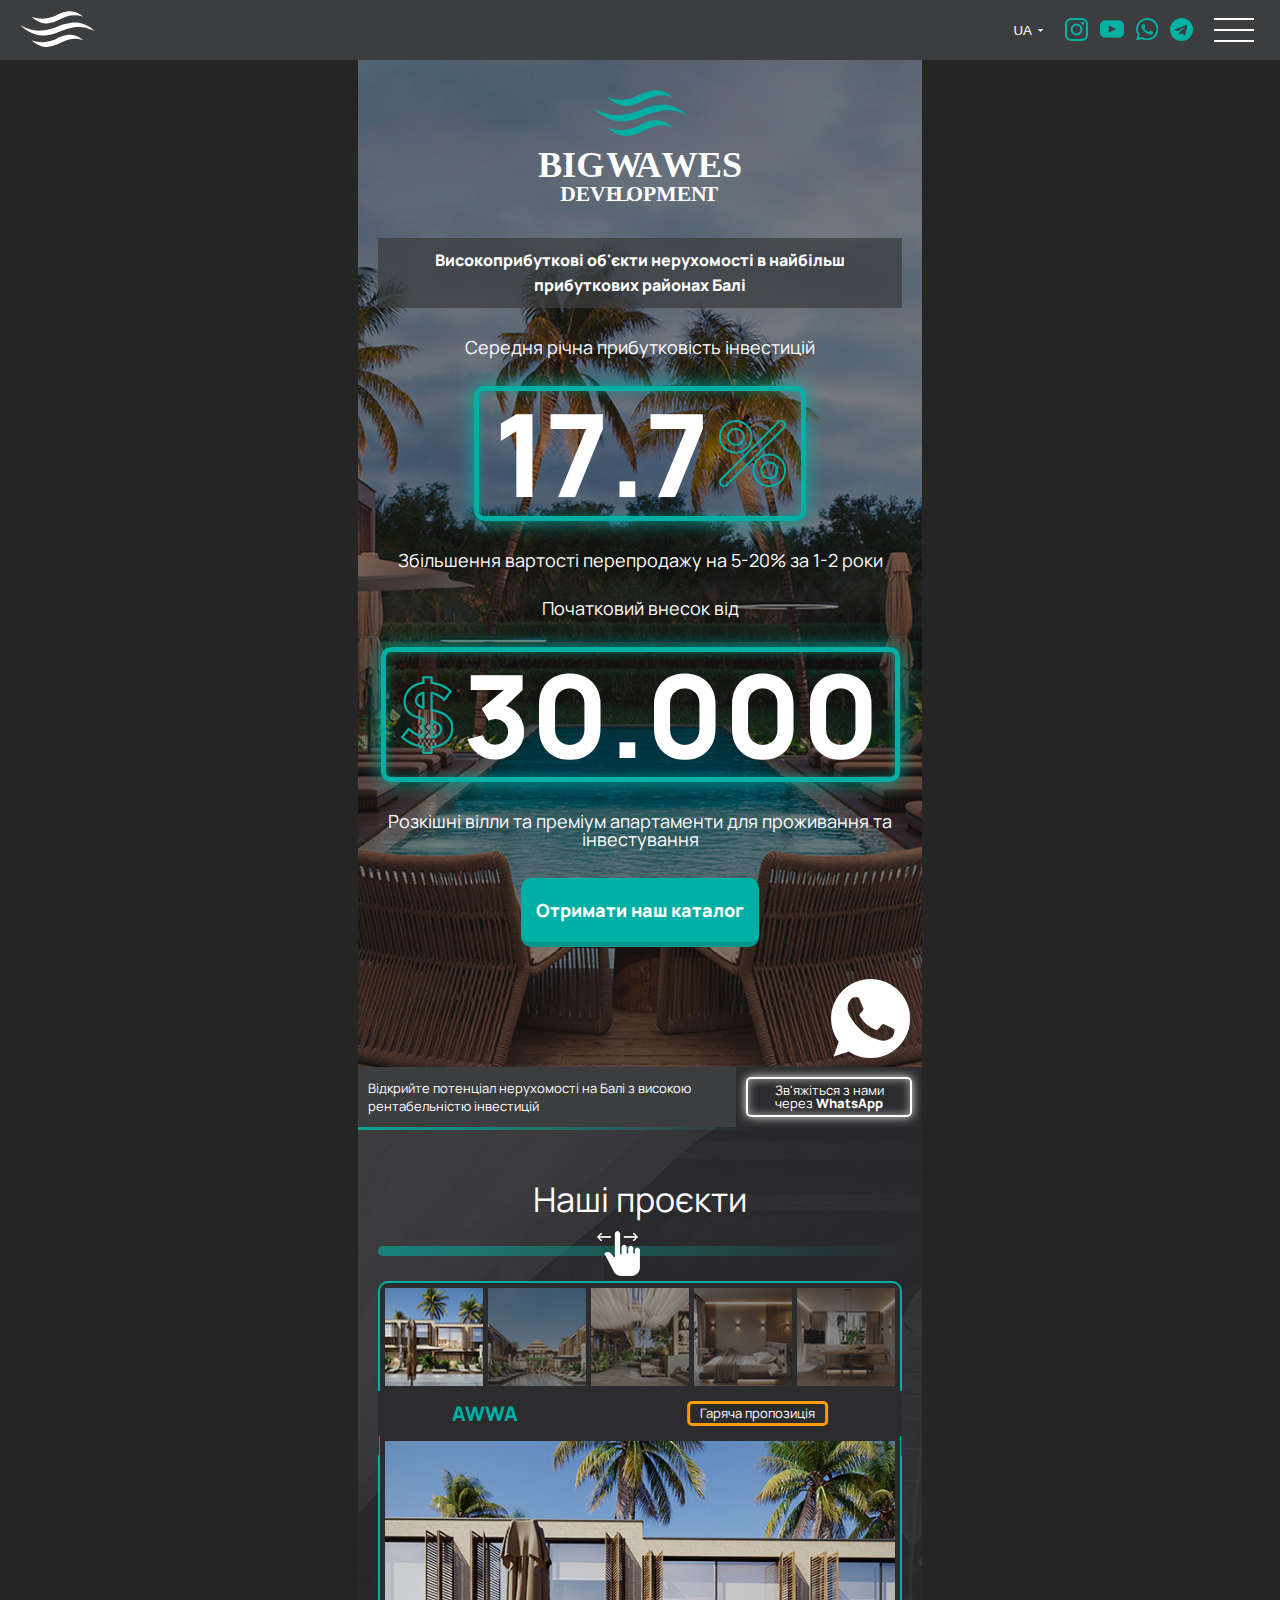
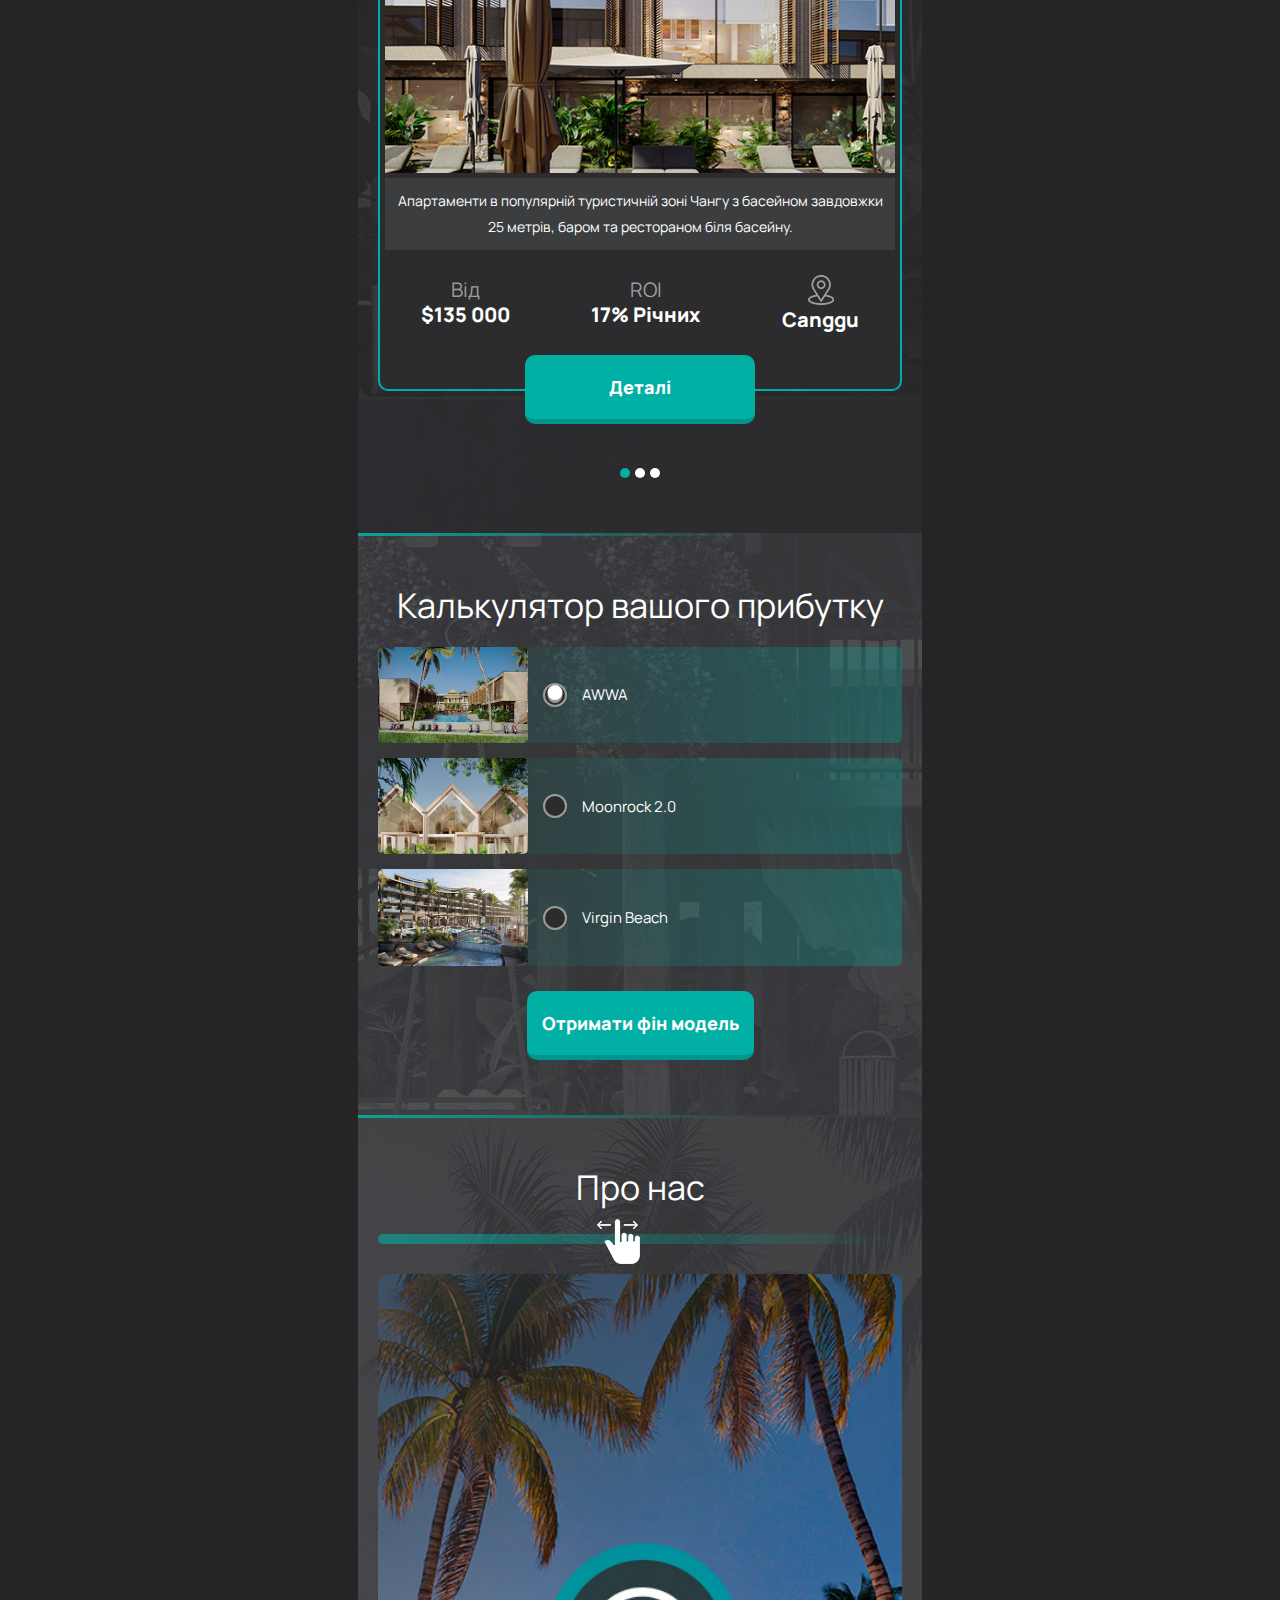
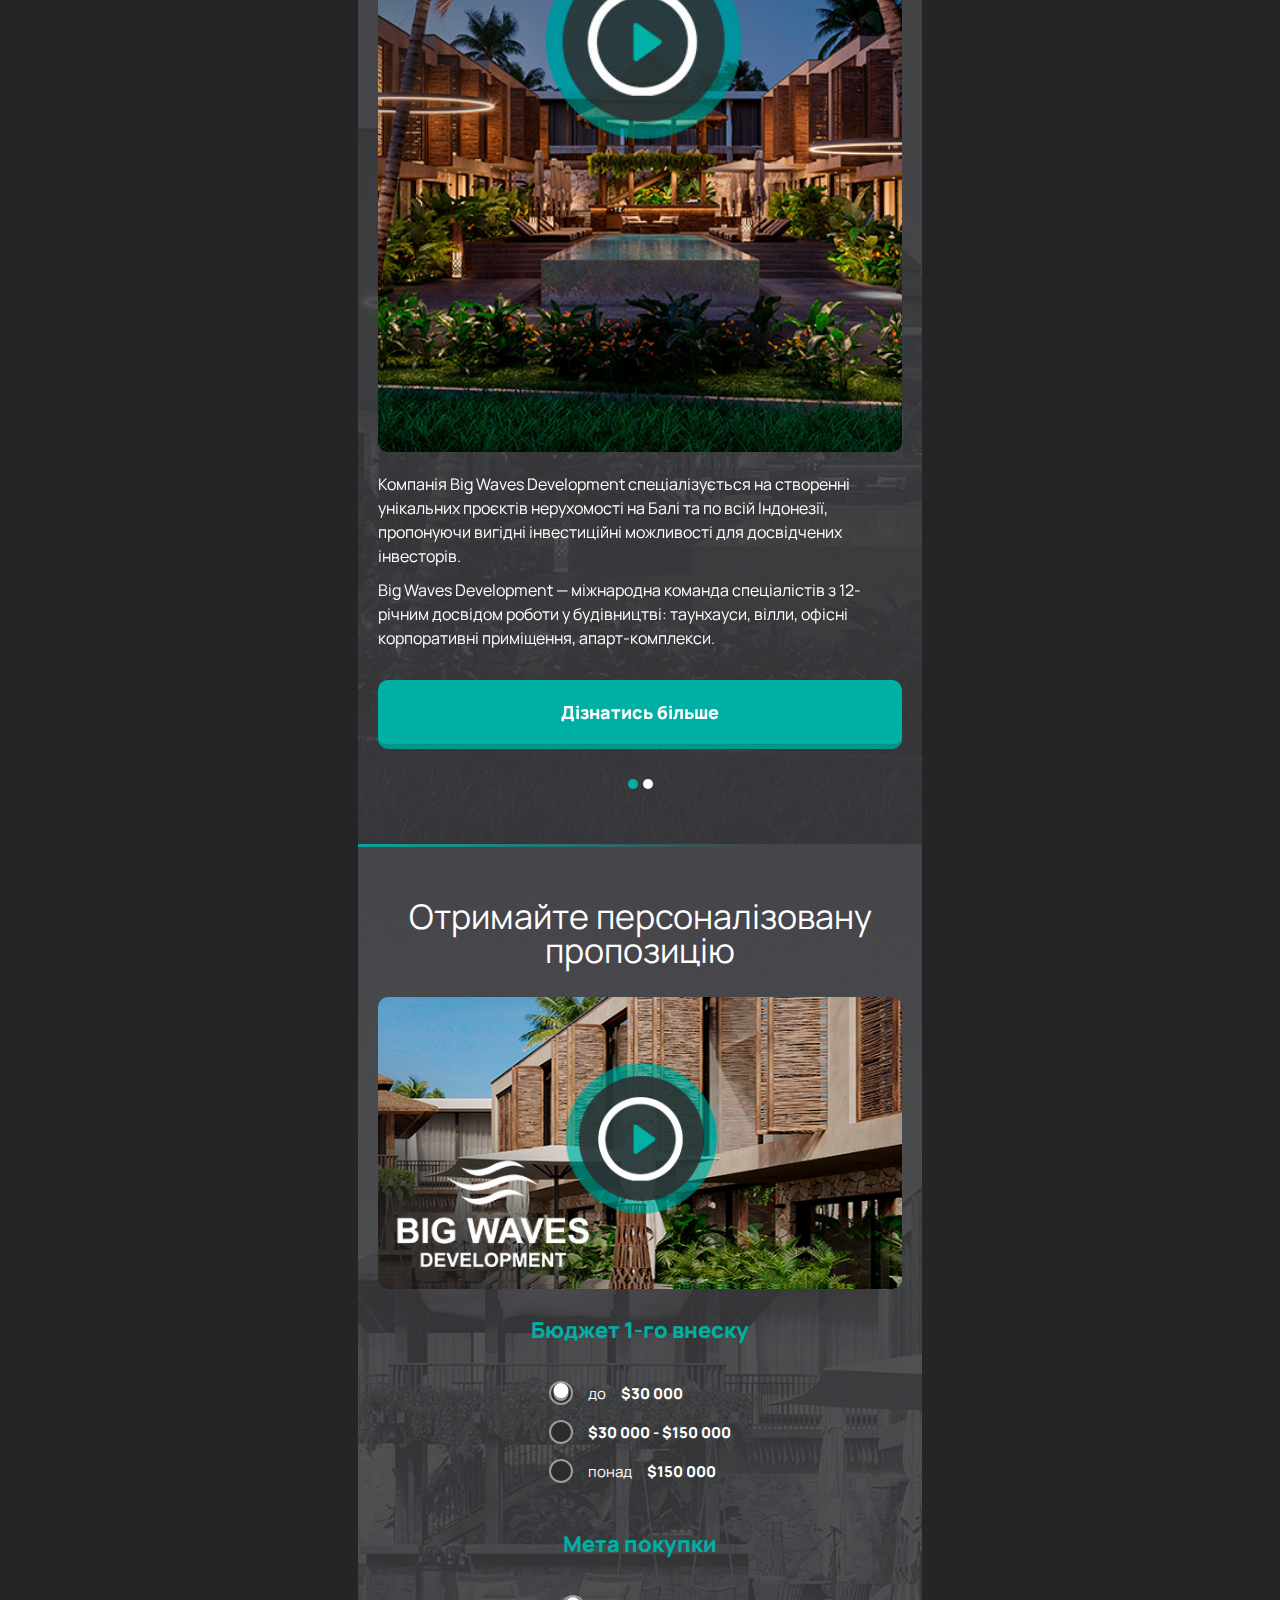
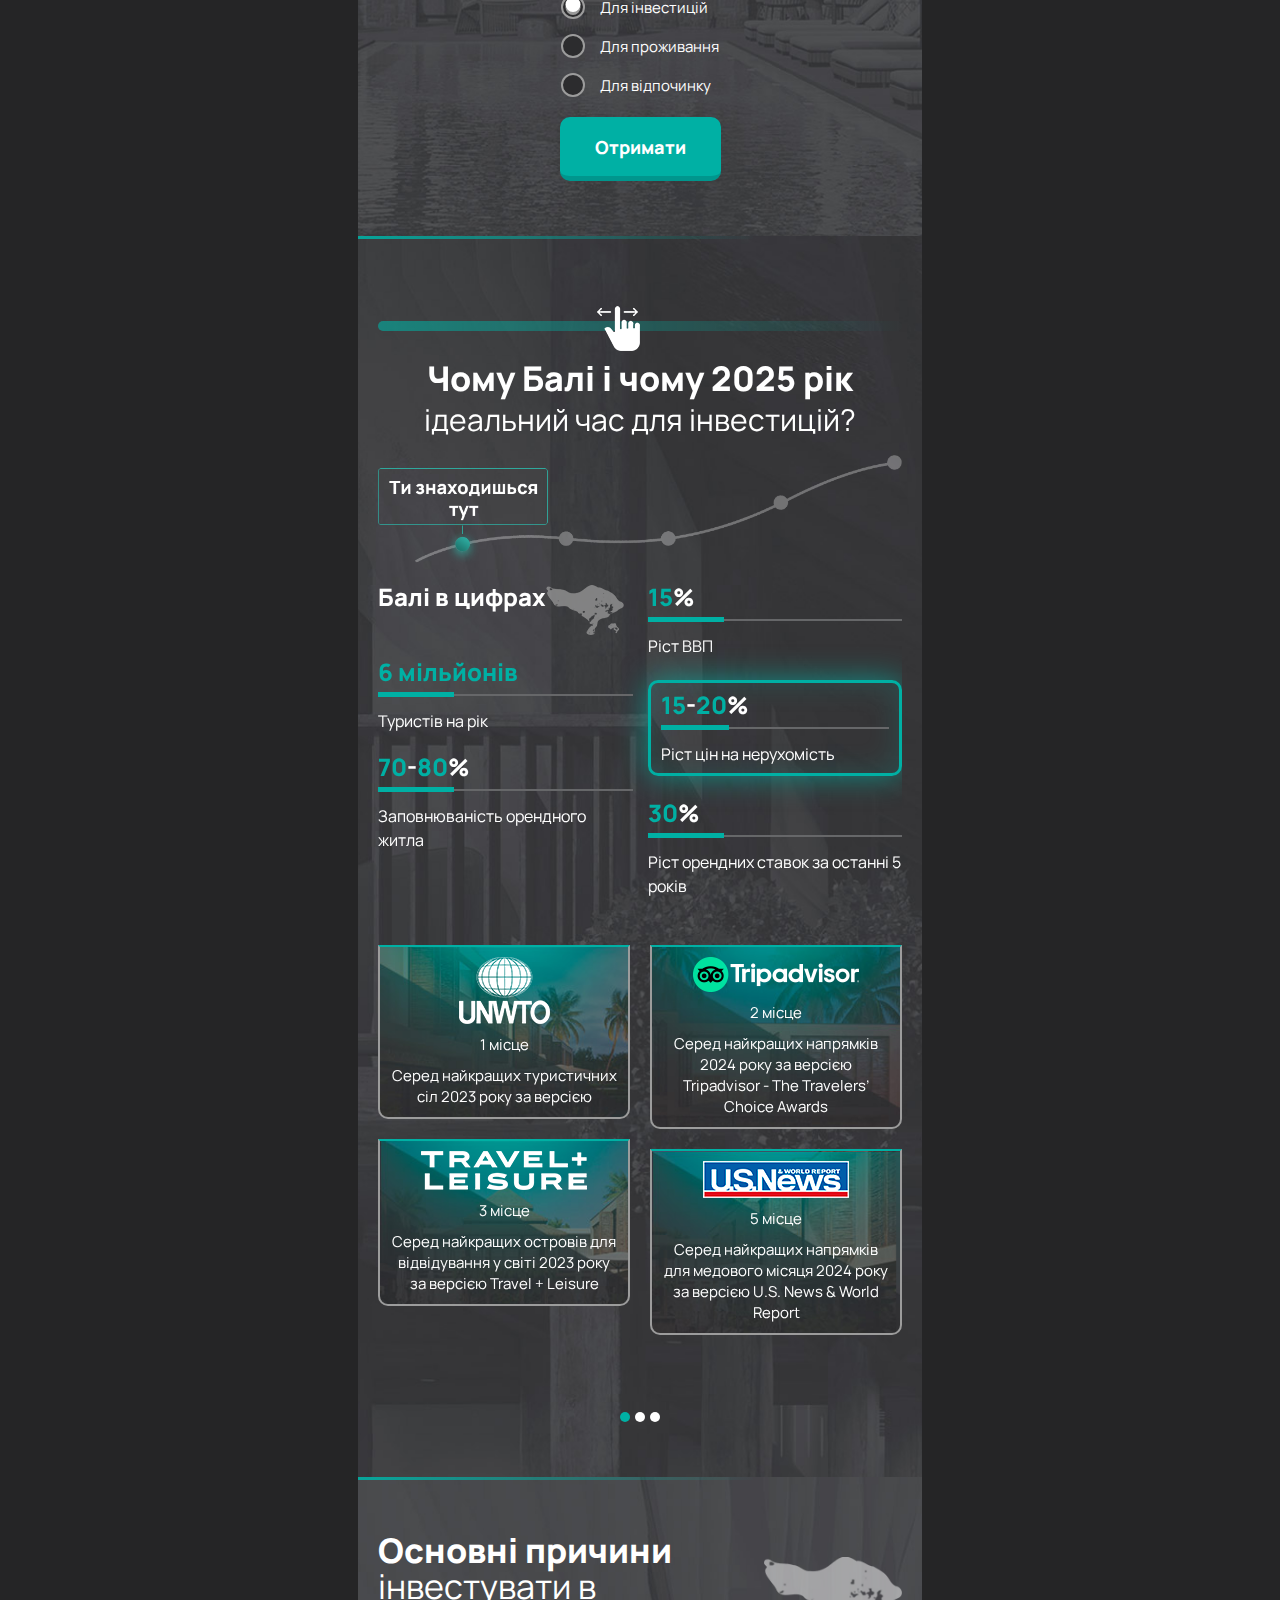
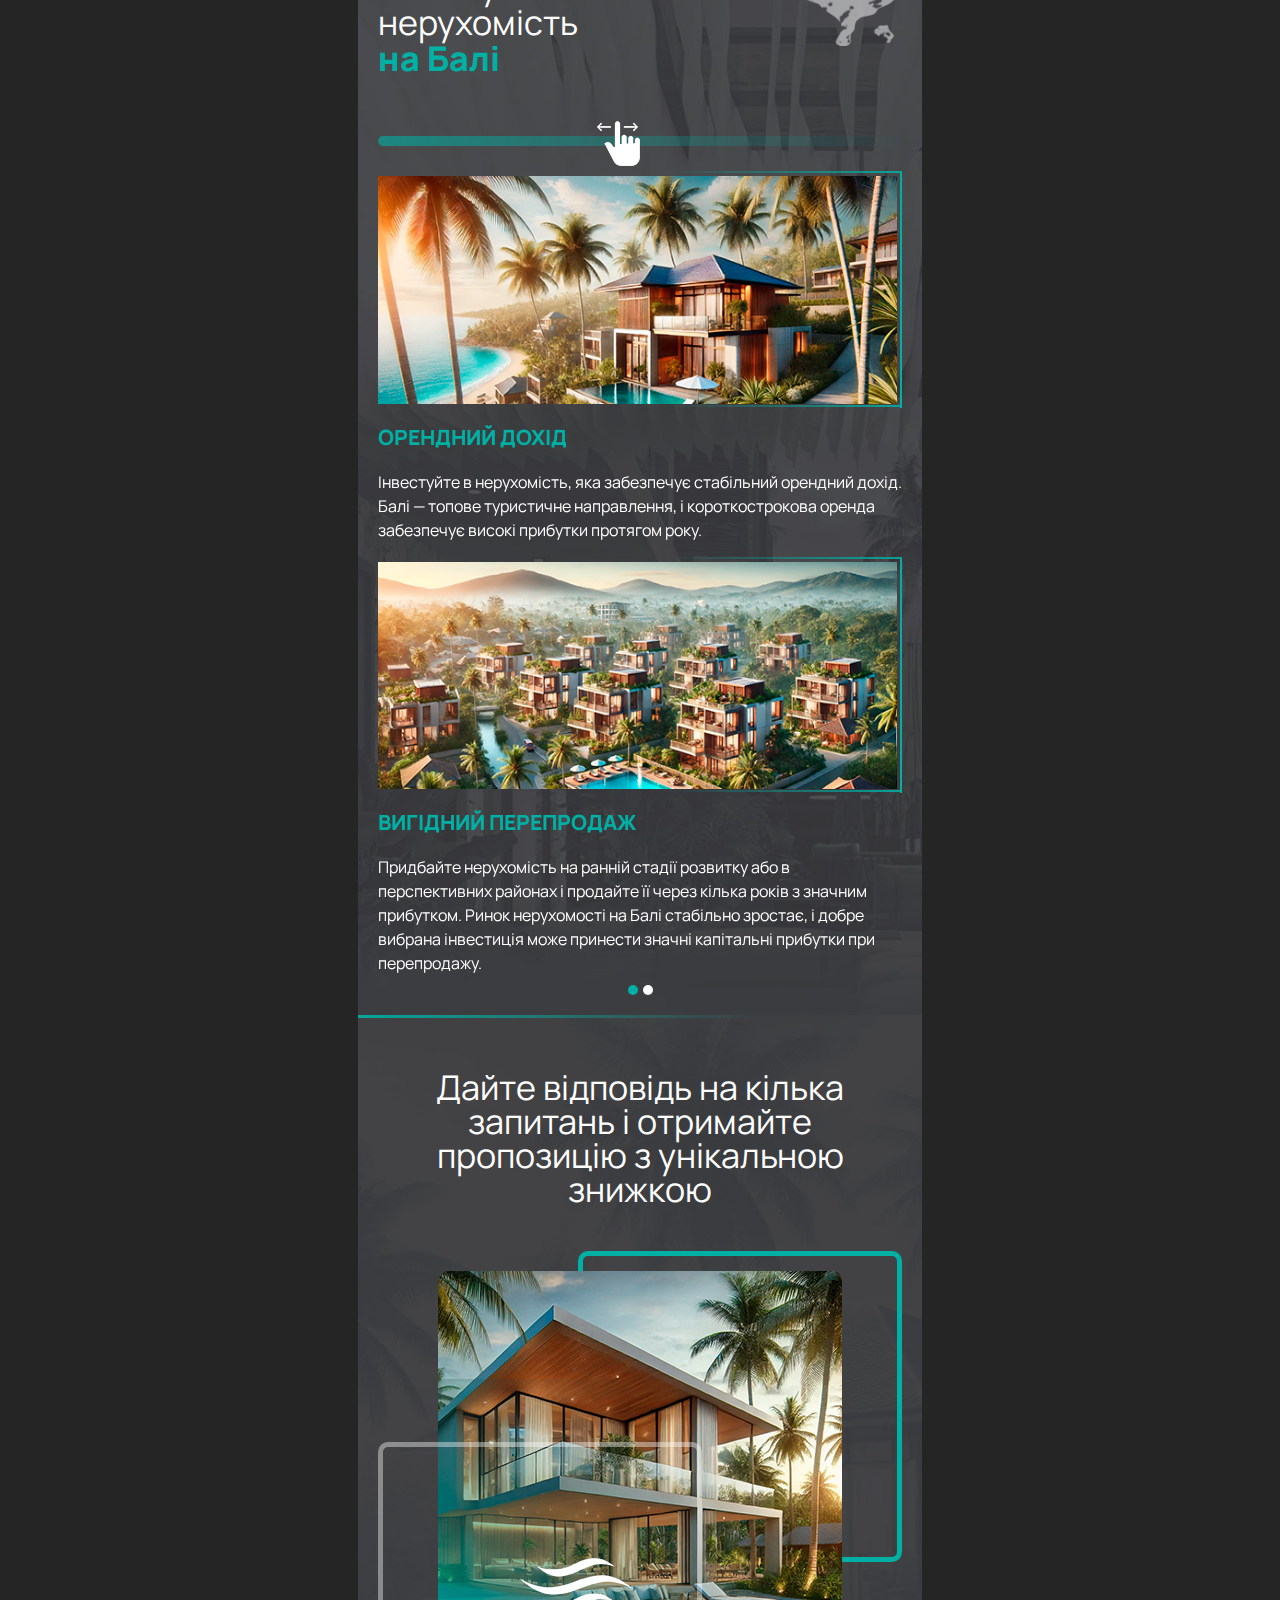
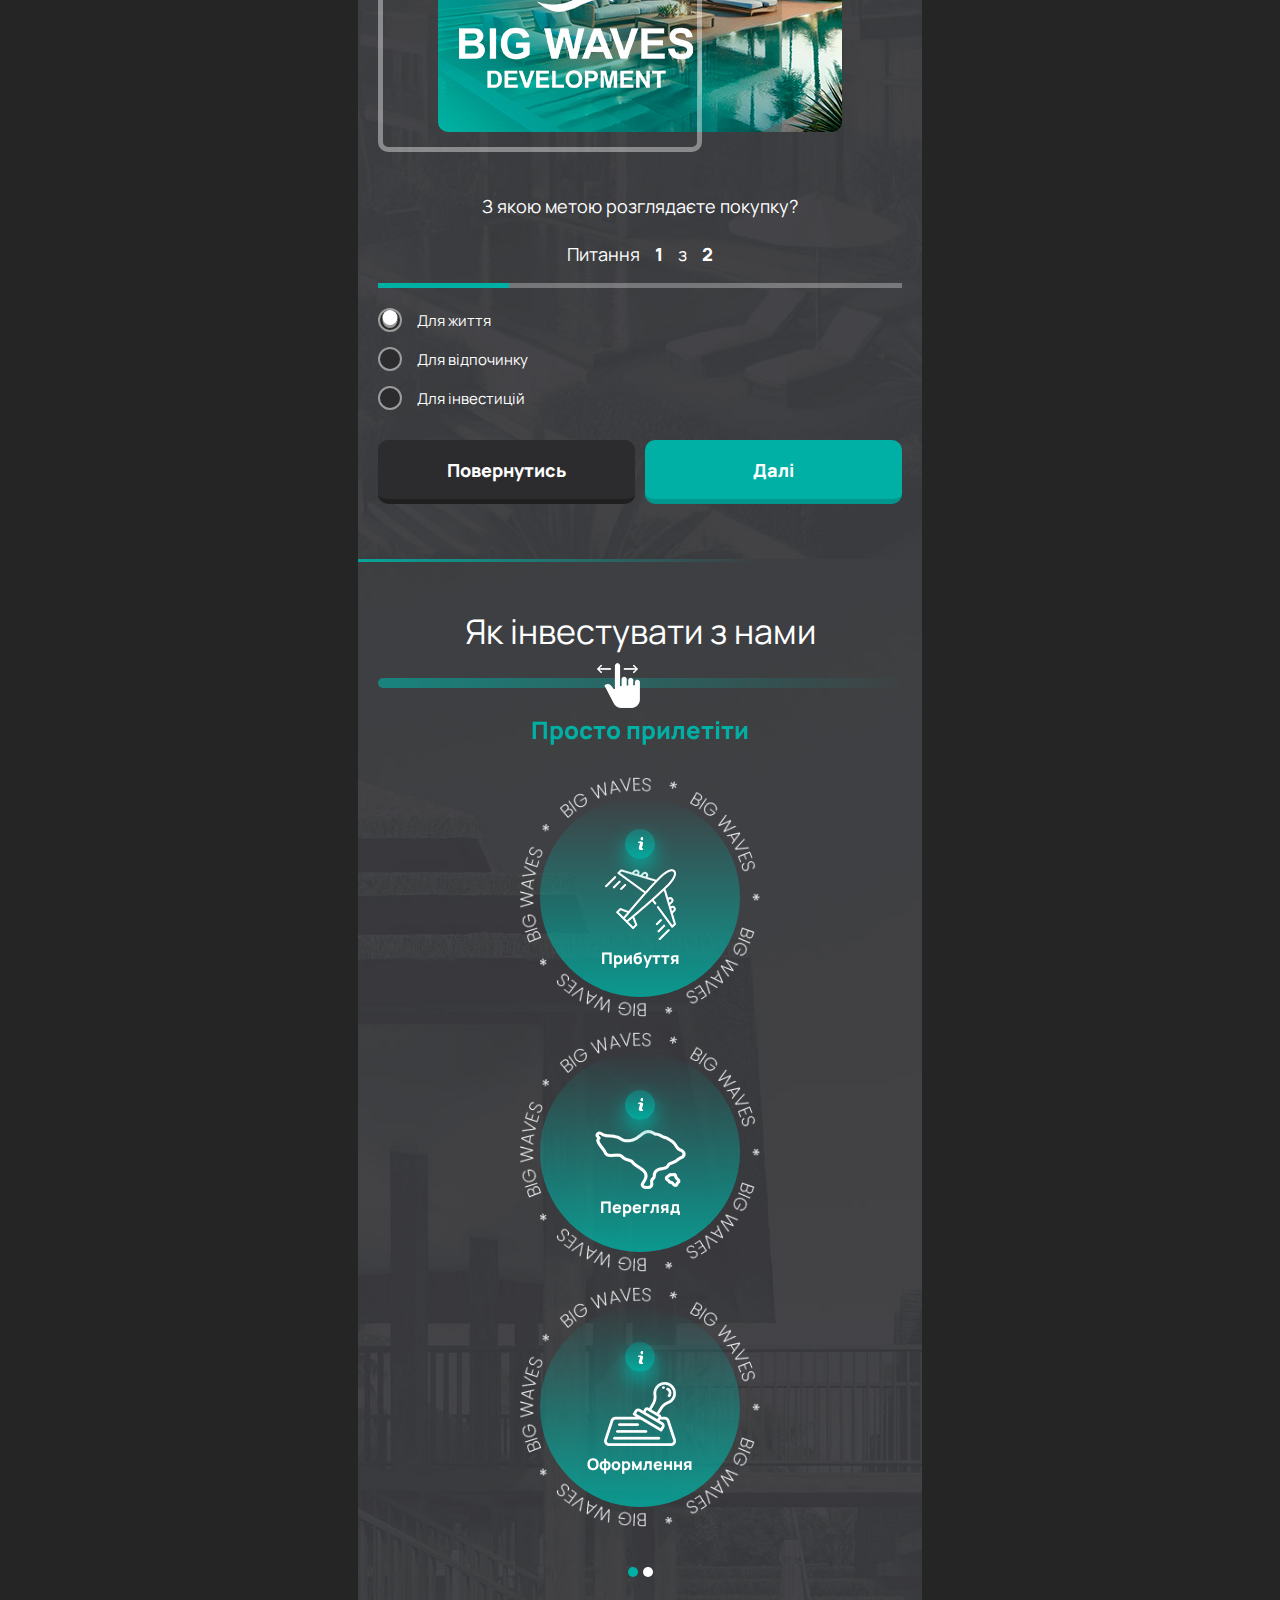
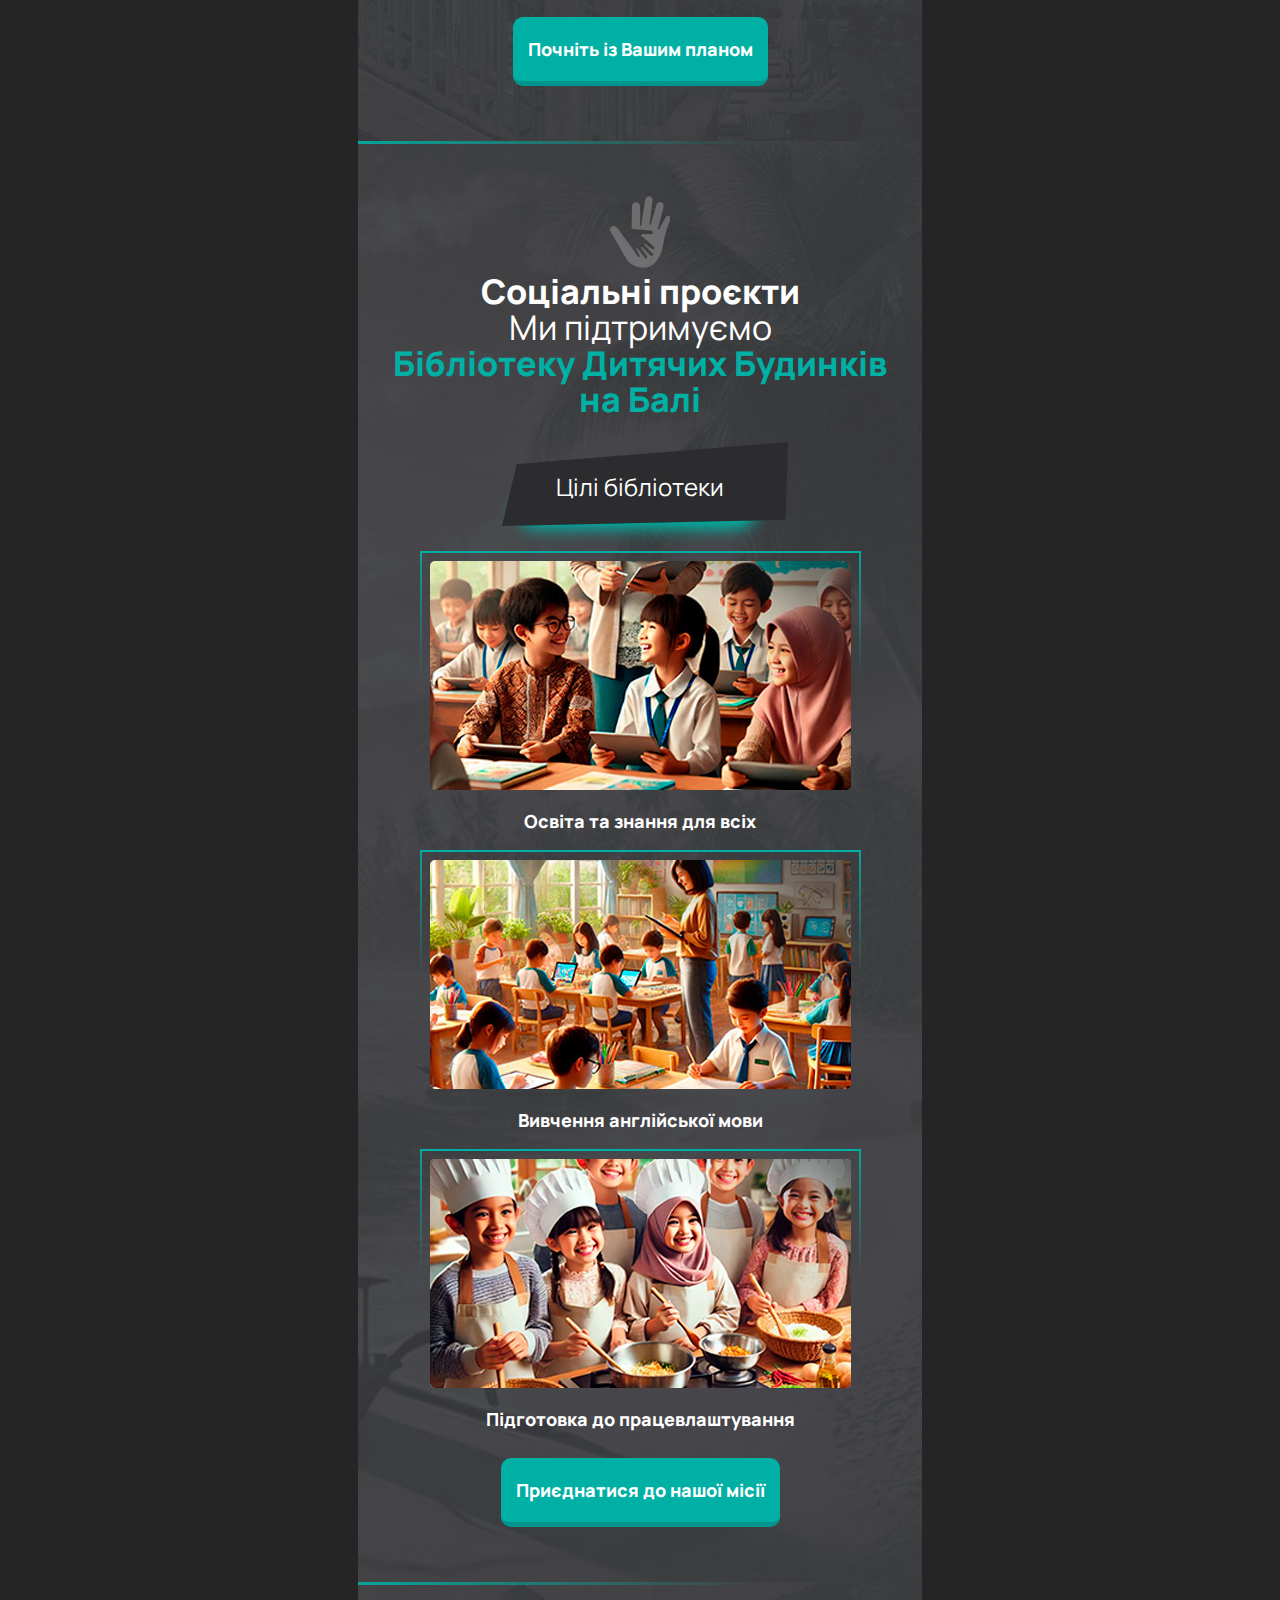
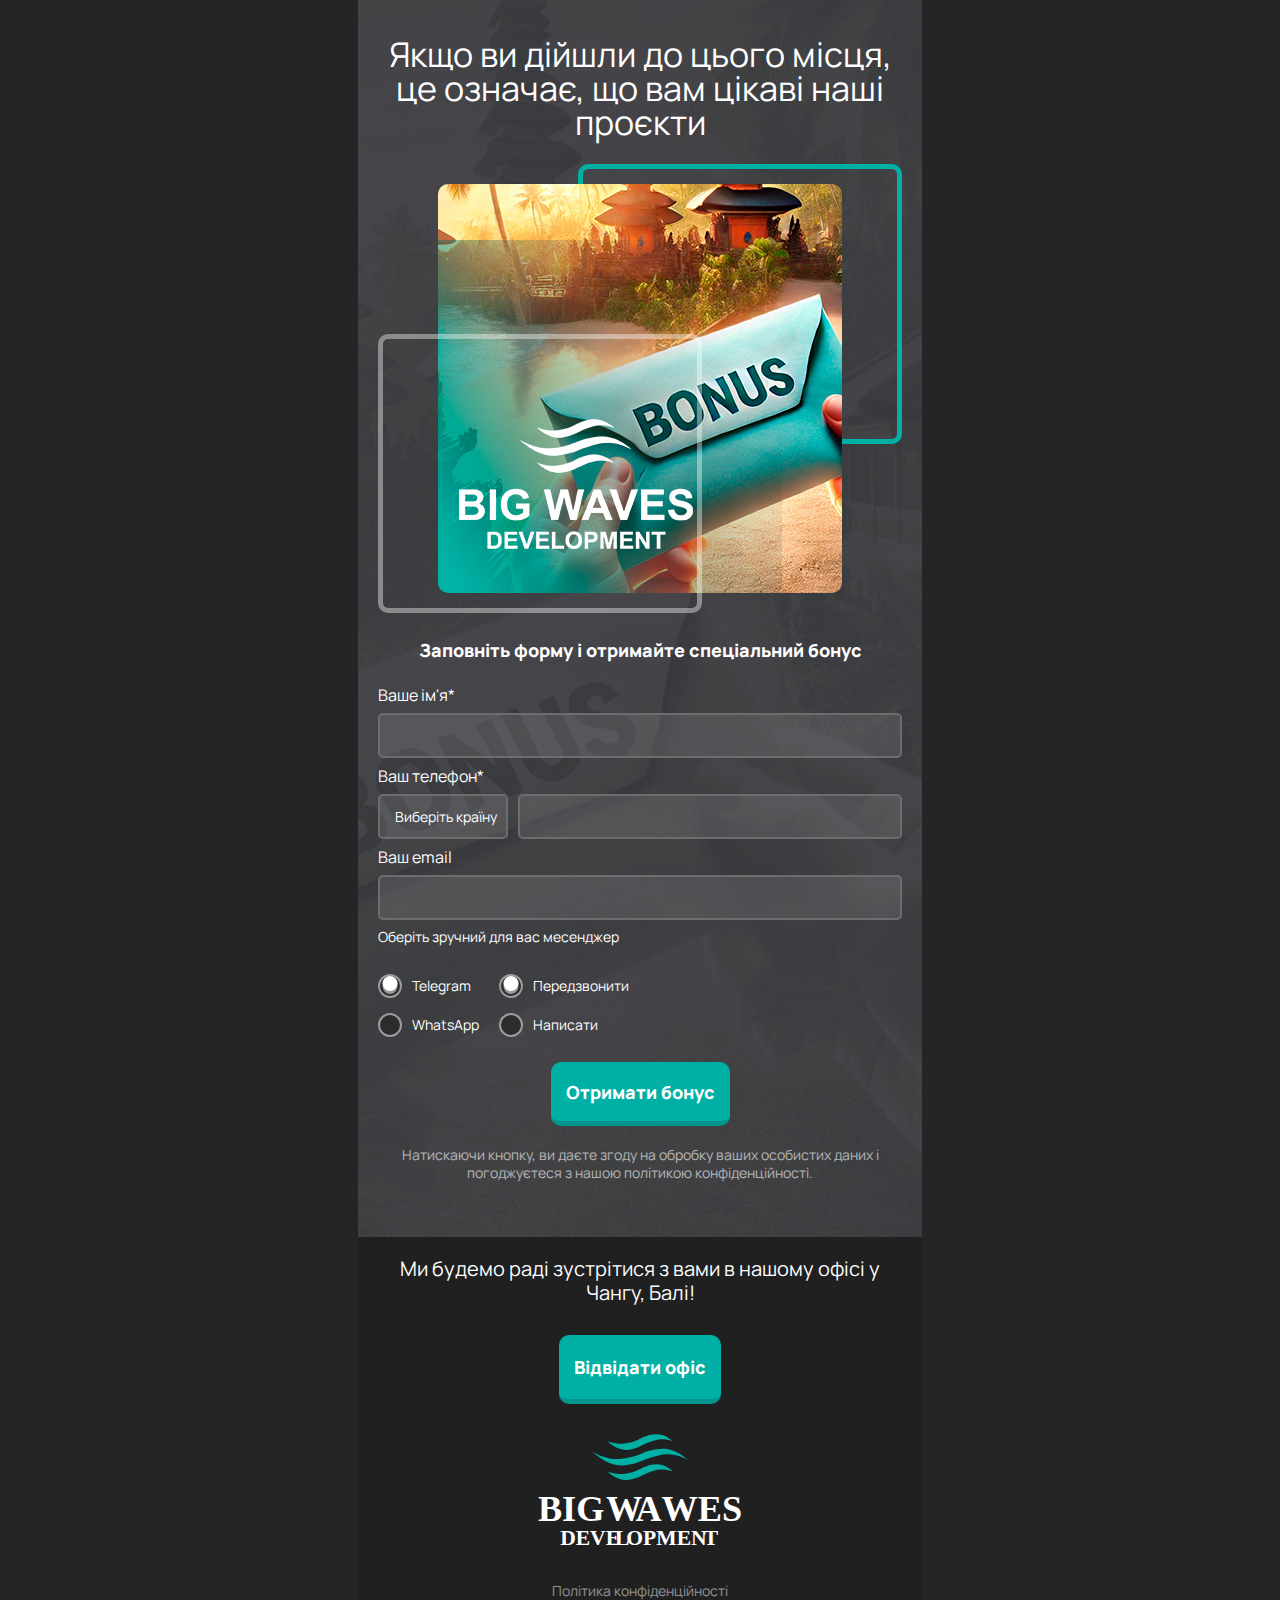
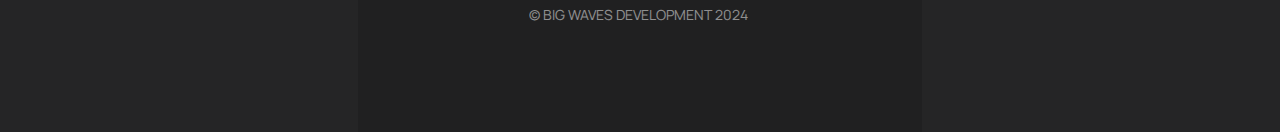
==== commit b772ce88: "-" ====
--- a/index.html
+++ b/index.html
@@ -8,7 +8,7 @@
 	<title>Big Waves</title>
 	<link rel="stylesheet" href="css/owl.carousel.min.css">
 	<link rel="stylesheet" href="css/jquery.fancybox.min.css">
-	<link rel="stylesheet" href="css/style.css?v=3.0.1">
+	<link rel="stylesheet" href="css/style.css?v=4.0.1">
 </head>
 
 <body>
@@ -1839,7 +1839,7 @@
 	<script src="js/jquery-3.7.1.min.js"></script>
 	<script src="js/owl.carousel.min.js"></script>
 	<script src="js/fancyBox-3.0.47.js"></script>
-	<script src="js/main.js?v=2.0.3"></script>
+	<script src="js/main.js?v=4.0.1"></script>
 	<script src="js/slide.js?v=2.0.3"></script>
 	<script src="js/qiz.js?v=2.0.3"></script>
 	<script src="js/invModal.js?v=2.0.3"></script>
--- a/css/style.css
+++ b/css/style.css
@@ -134,7 +134,12 @@
     font-size: 18px;
     background: #252526;
     color: #fff;
-    /* min-height: 6000px; */
+}
+
+.mainHome {
+    max-width: 564px;
+    margin: 0 auto;
+    overflow: hidden;
 }
 
 .logo img {
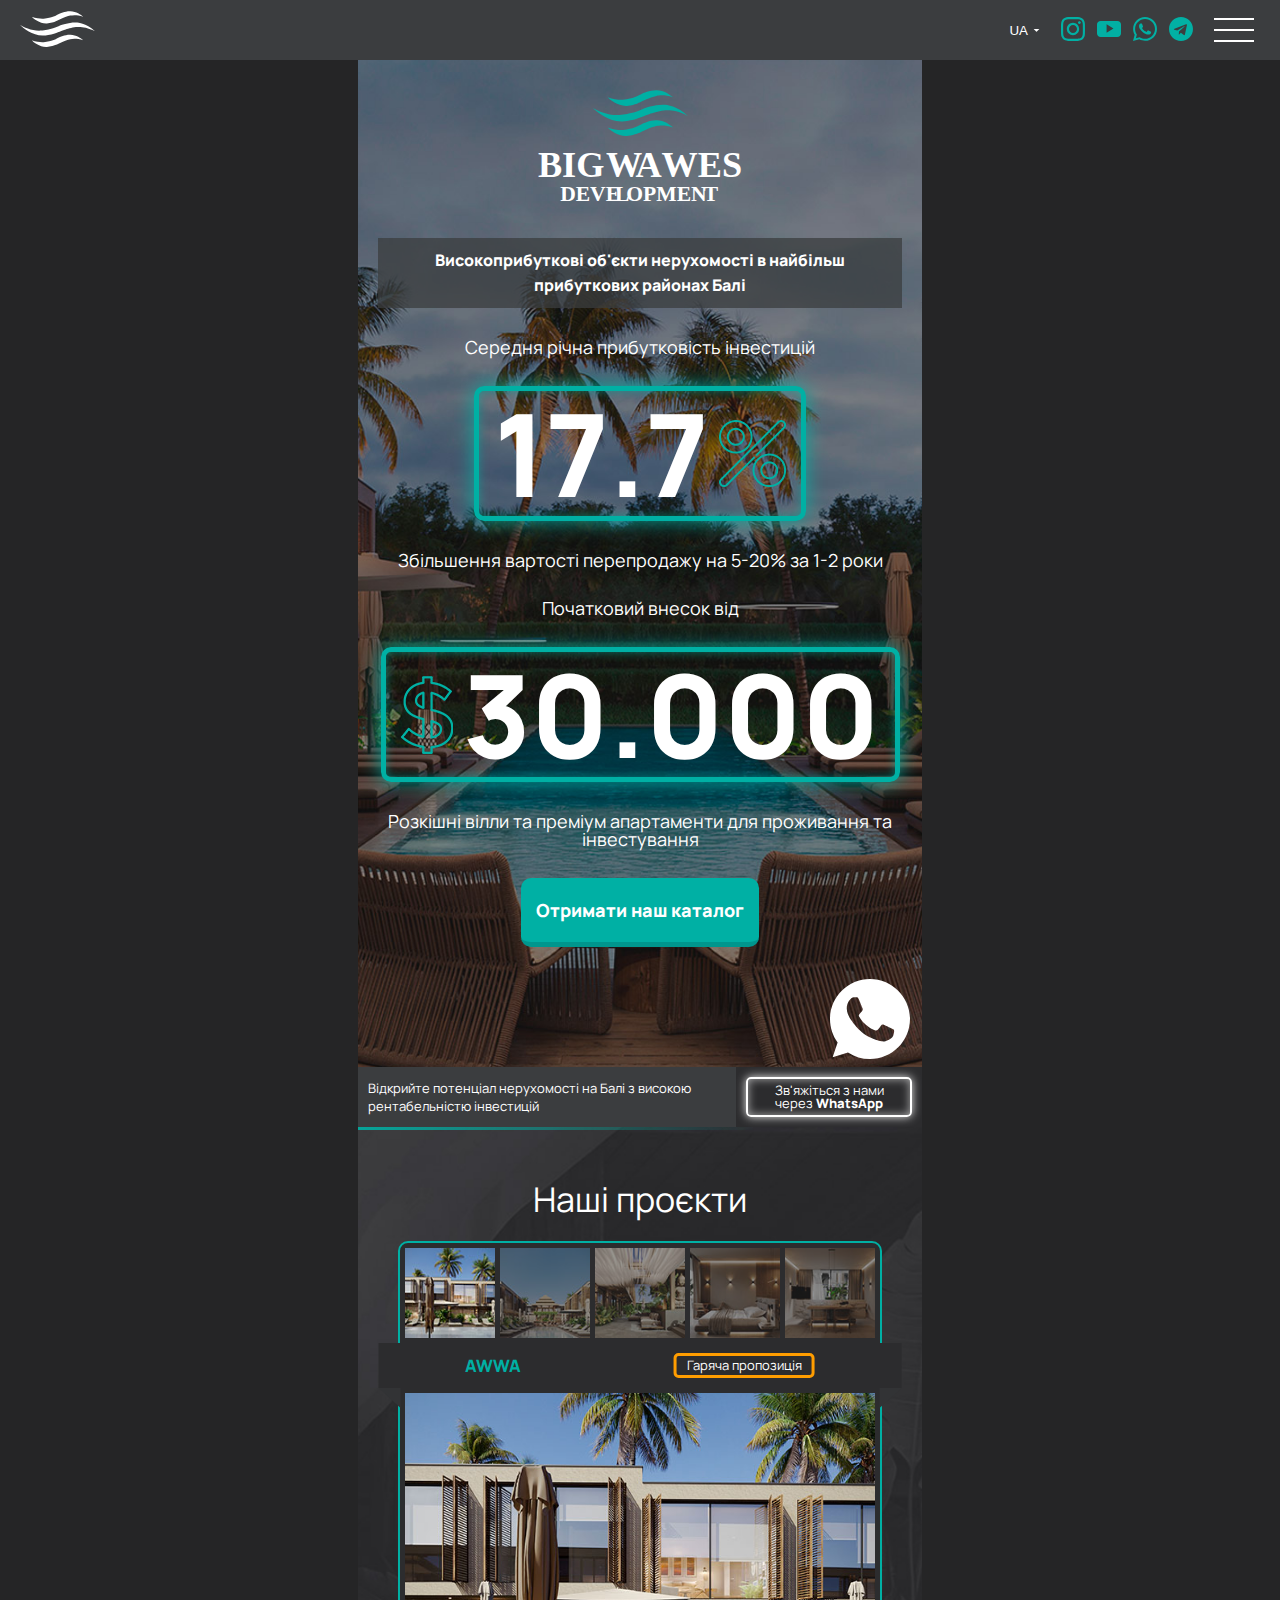
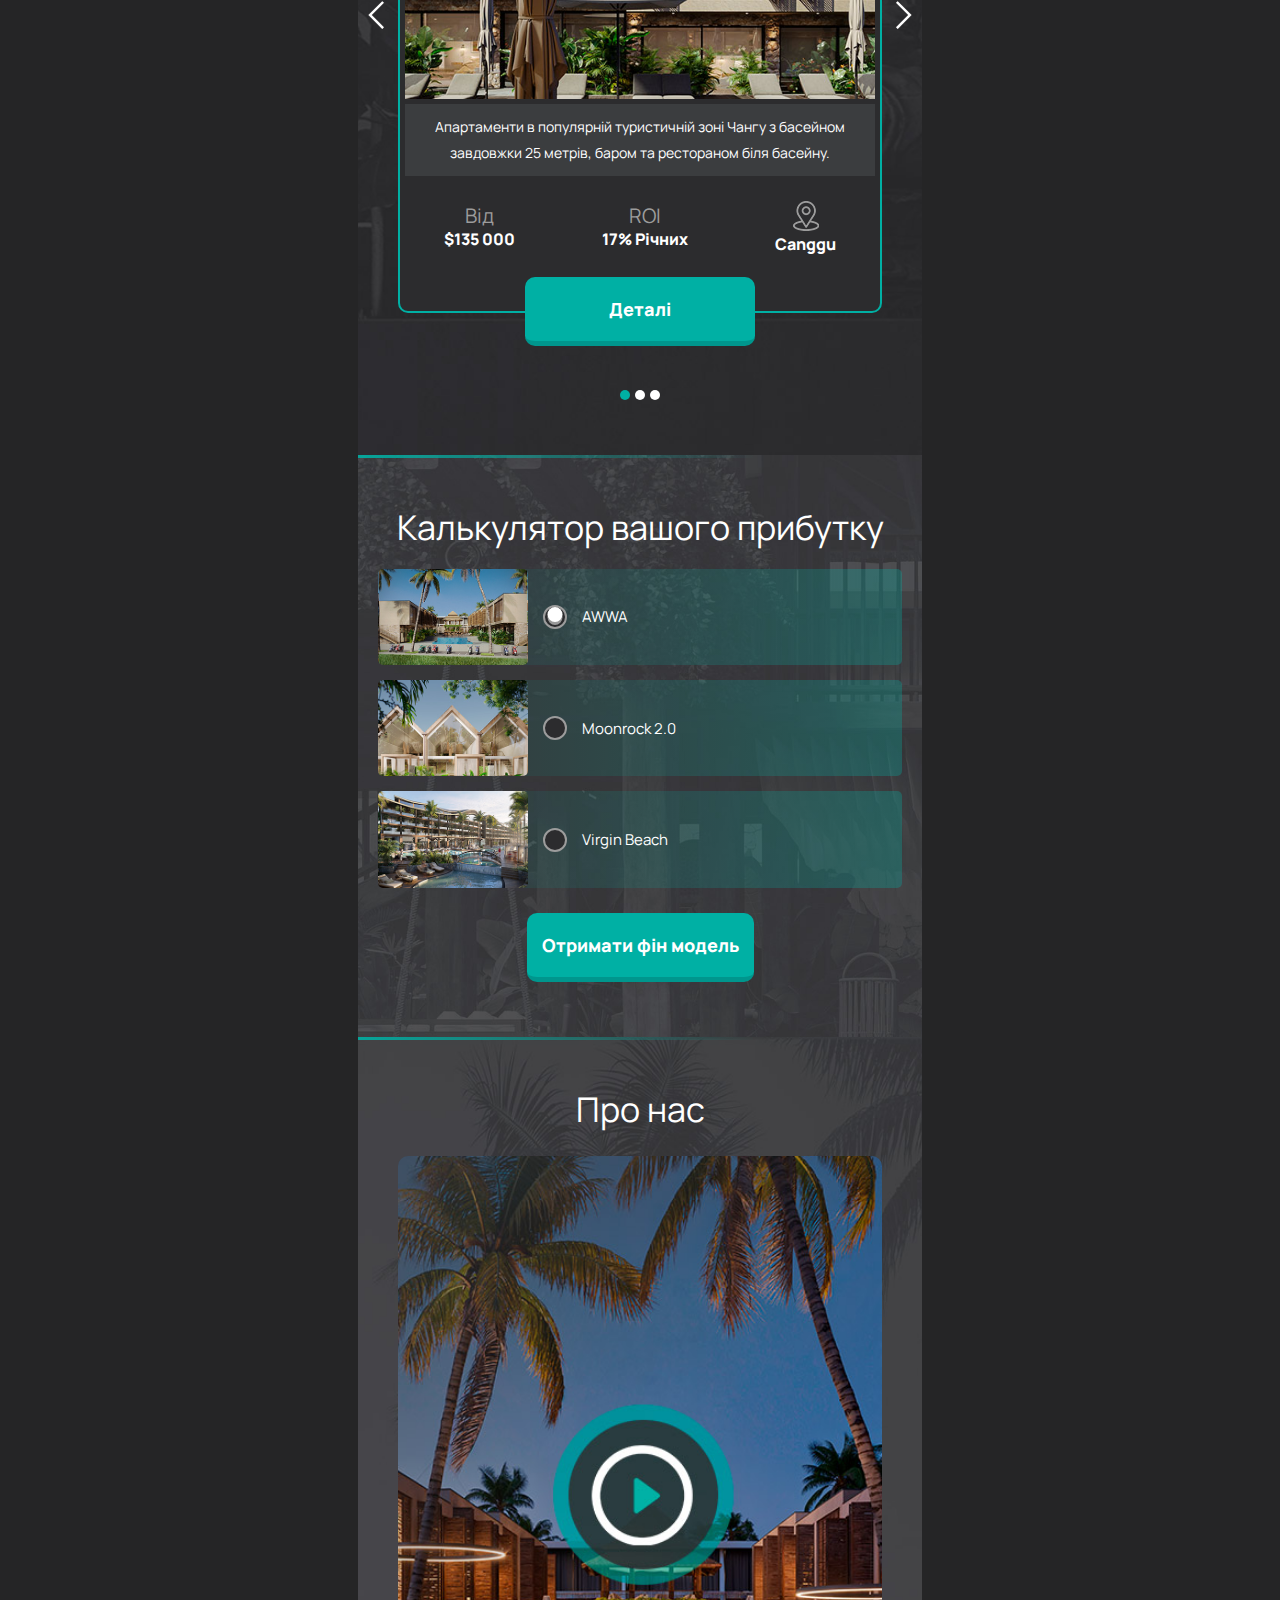
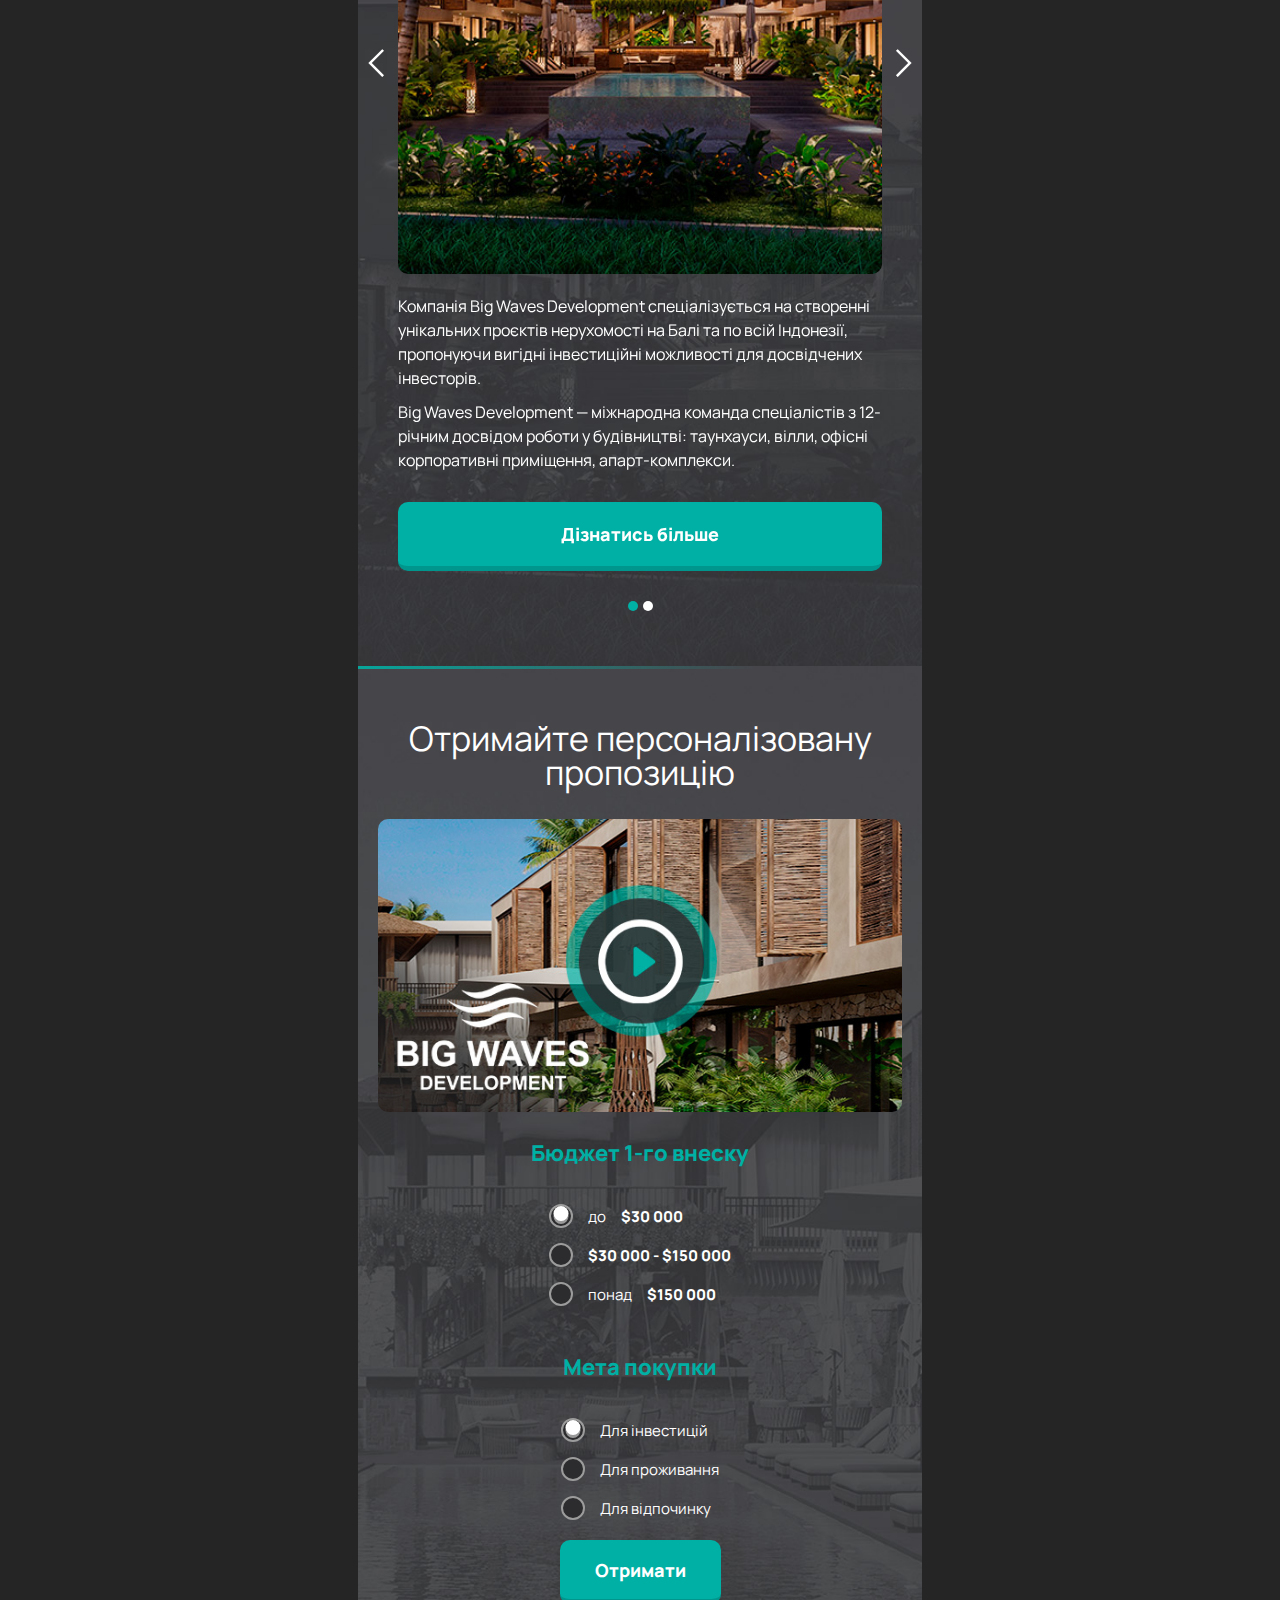
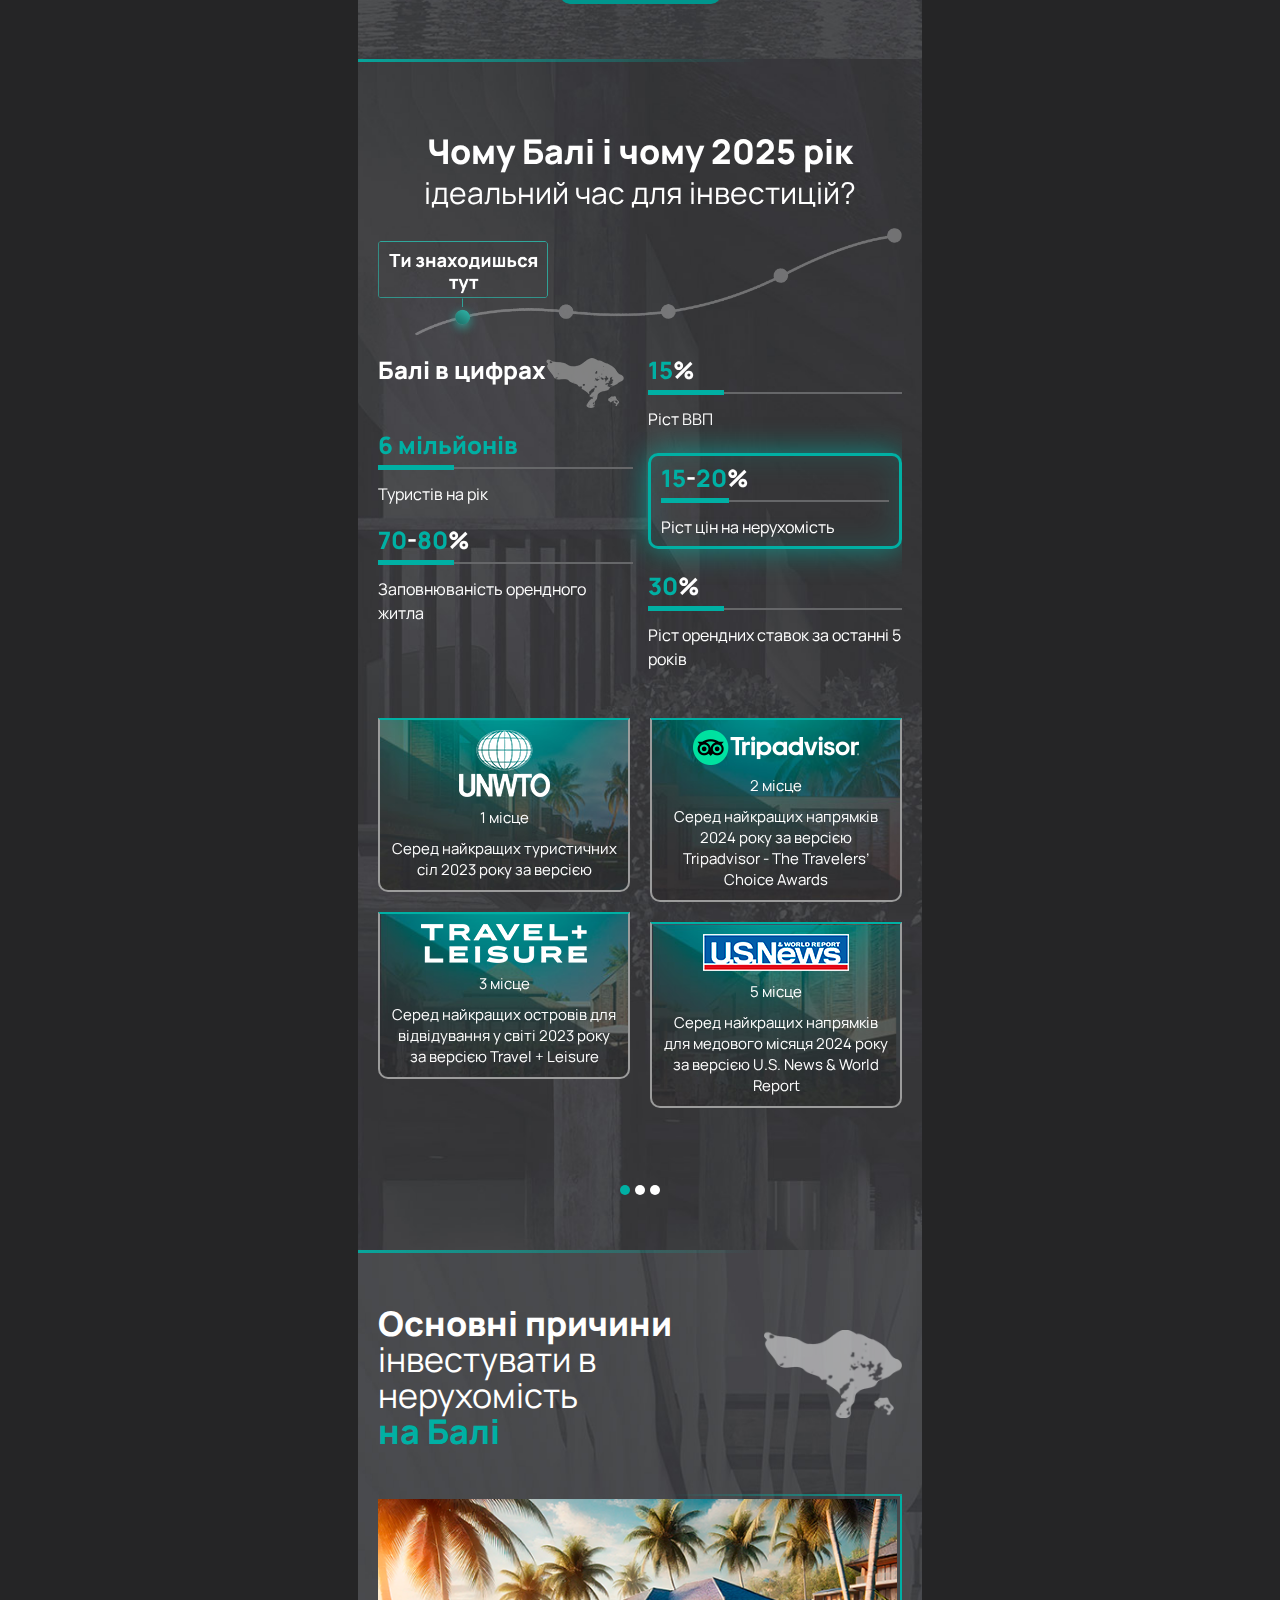
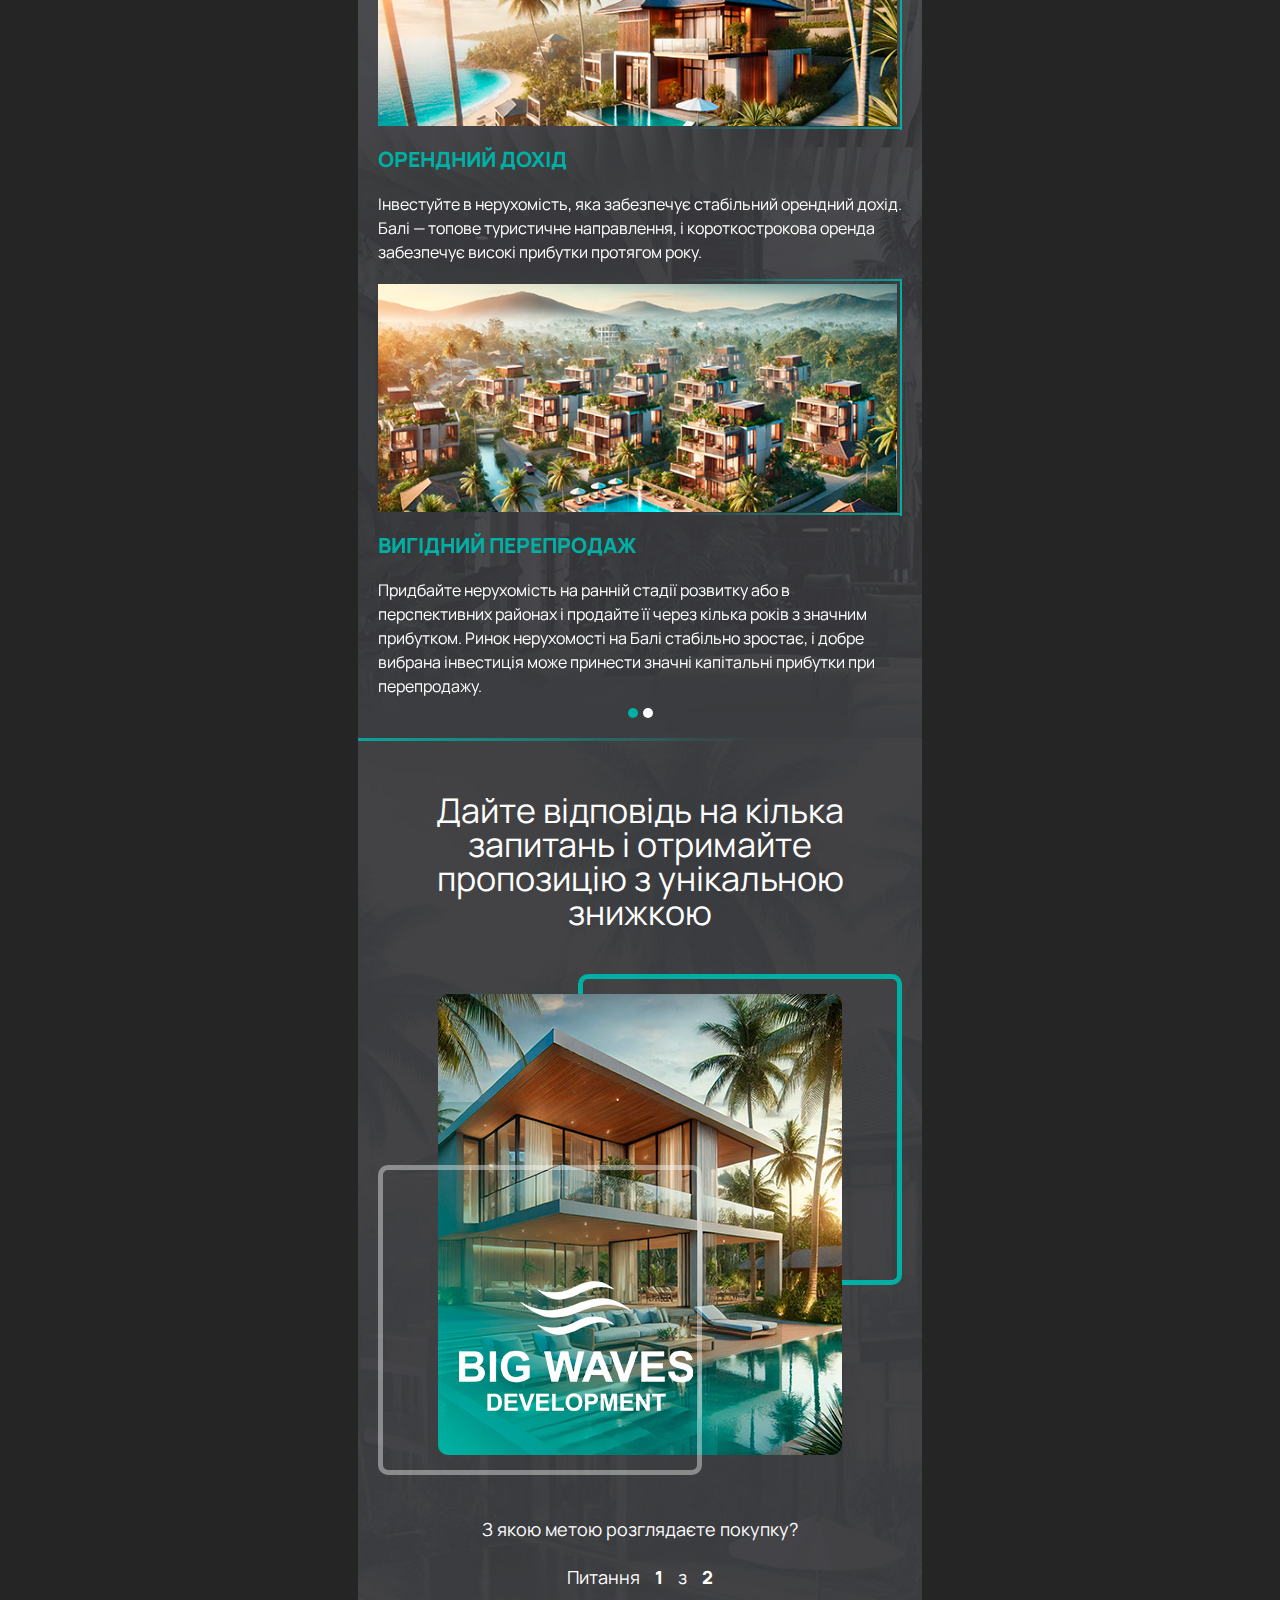
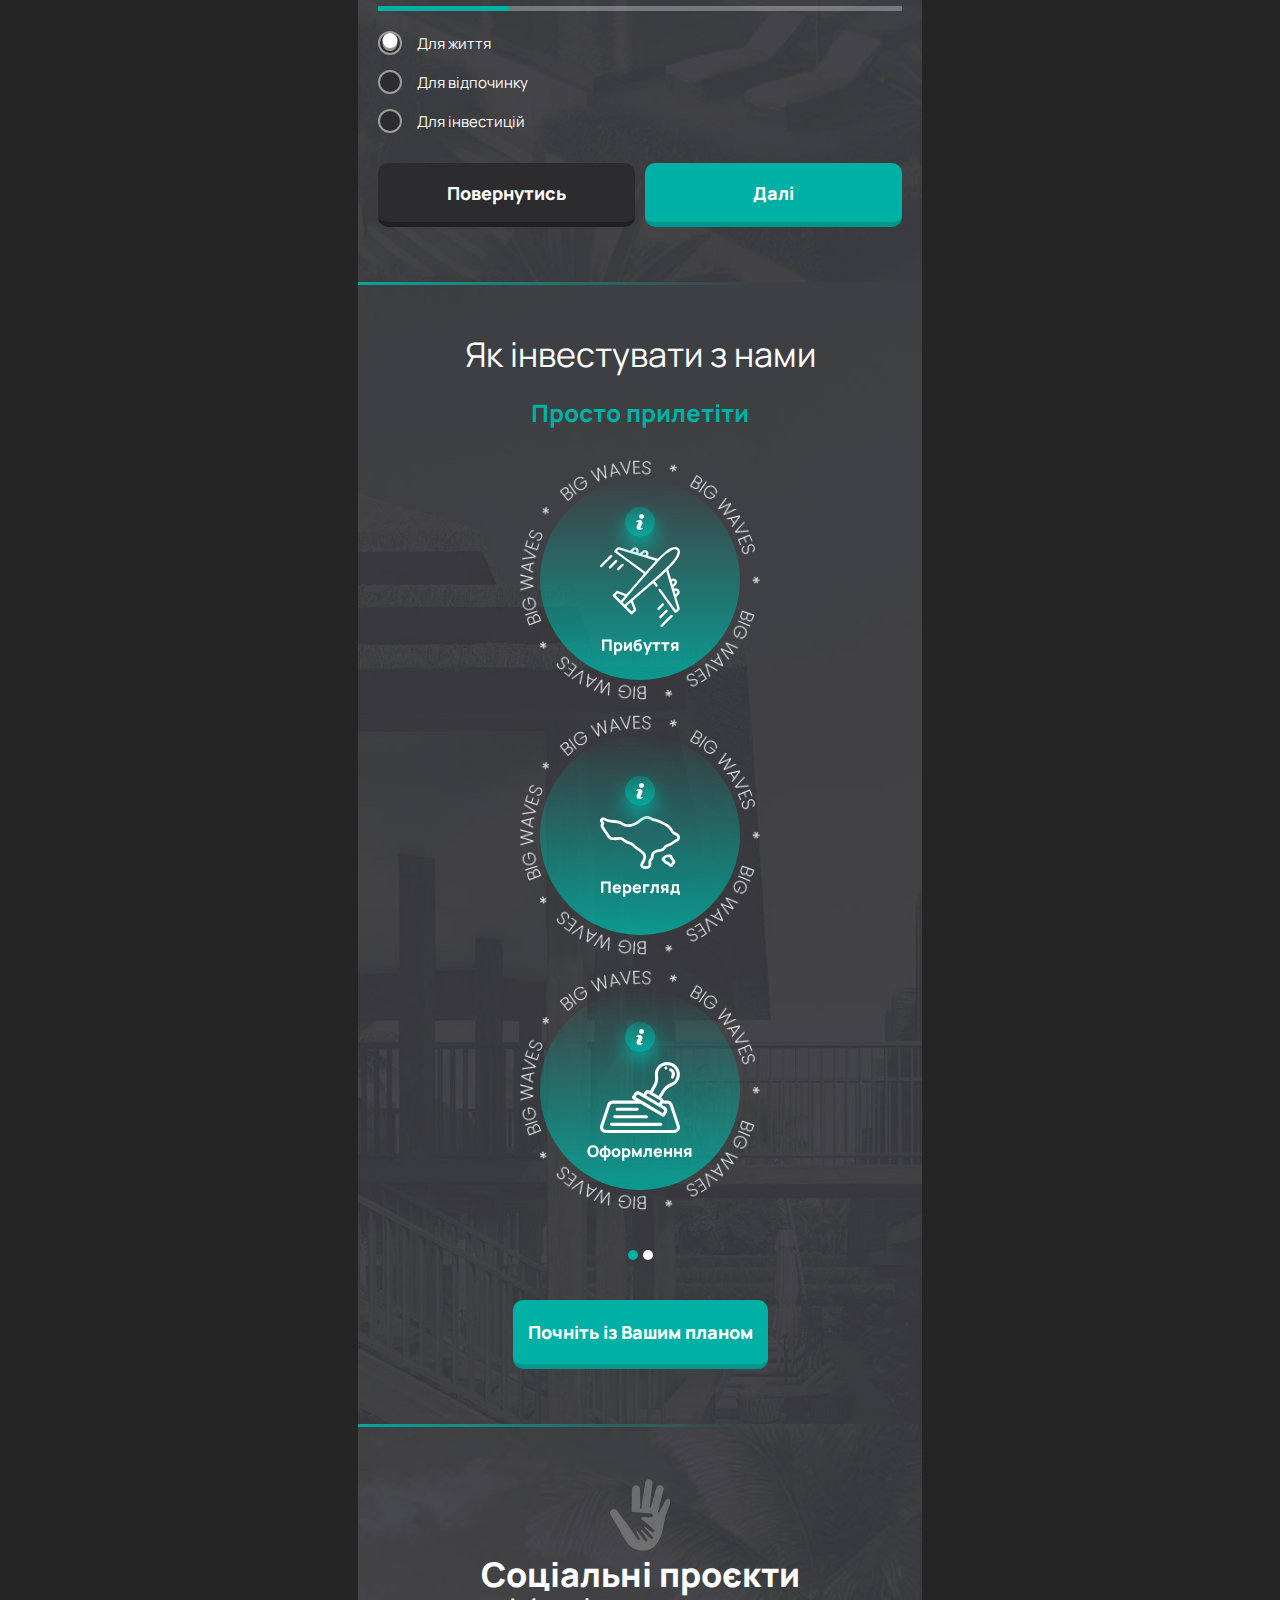
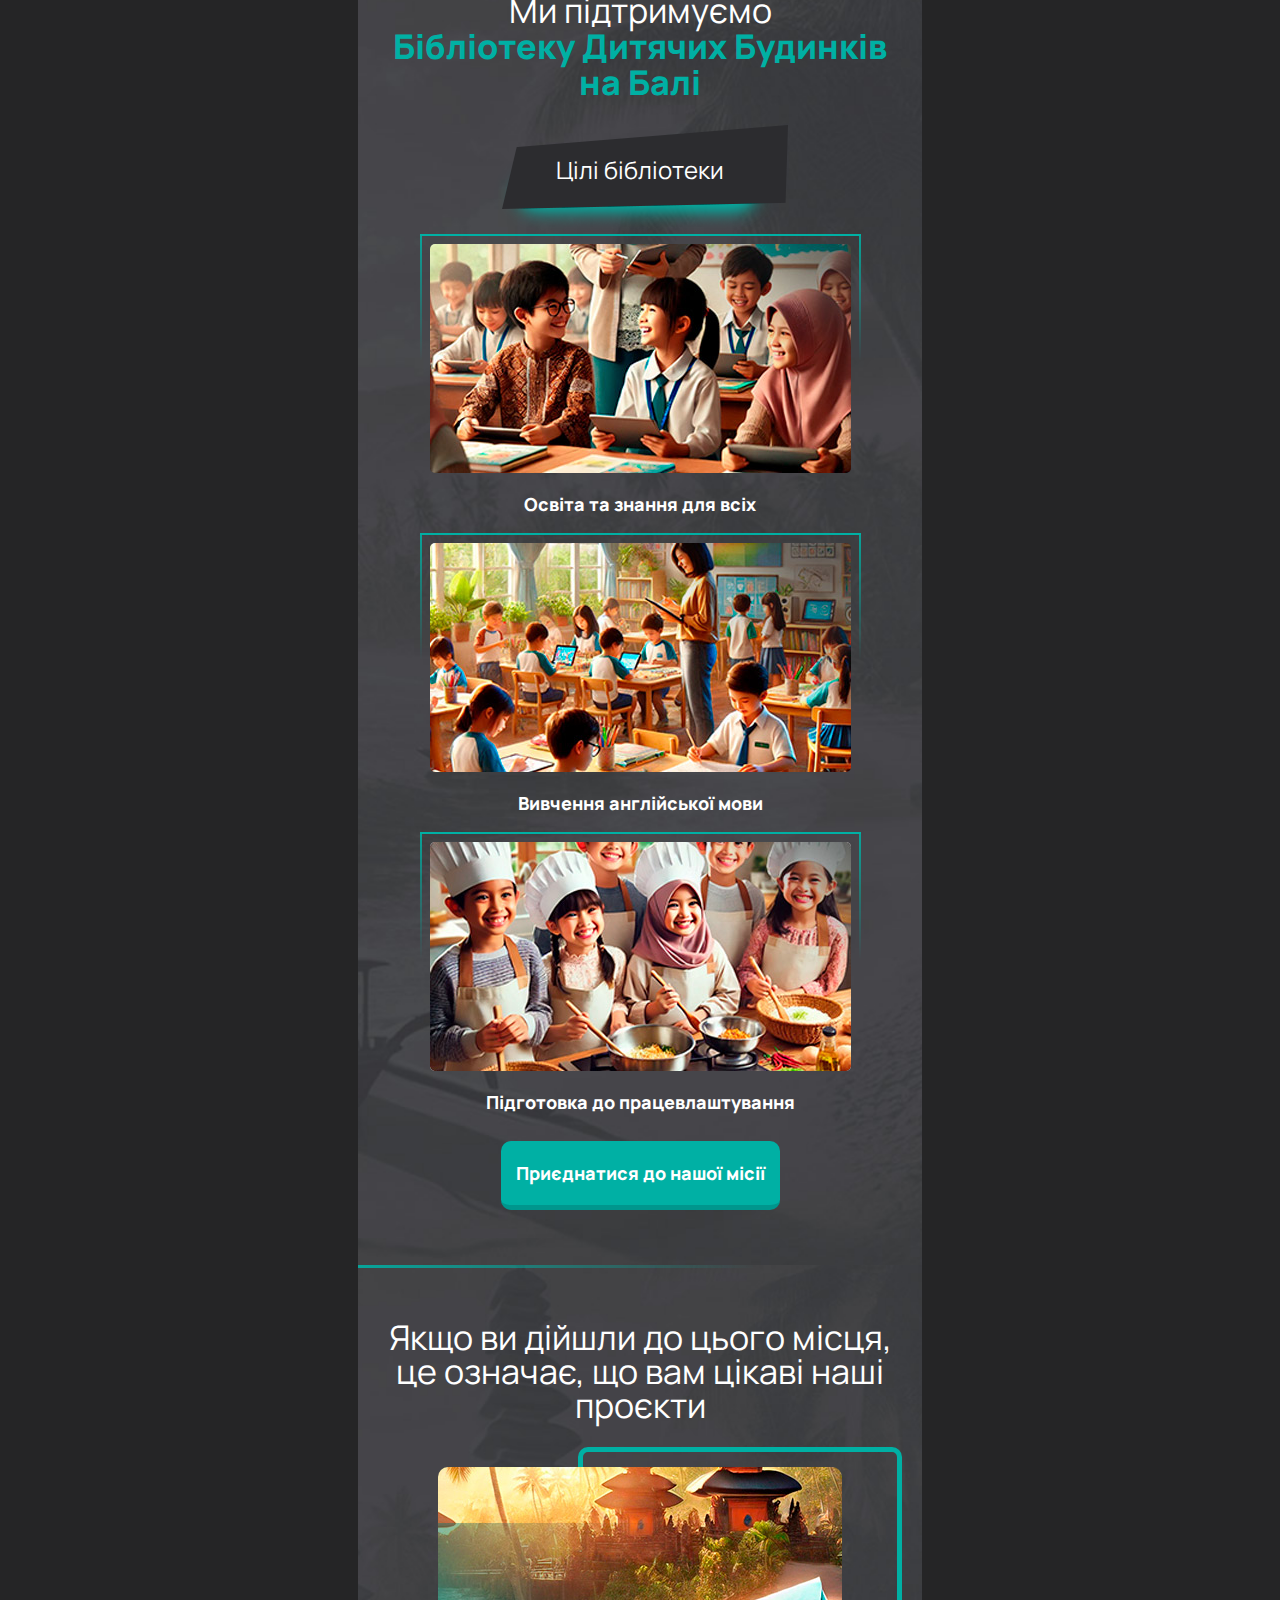
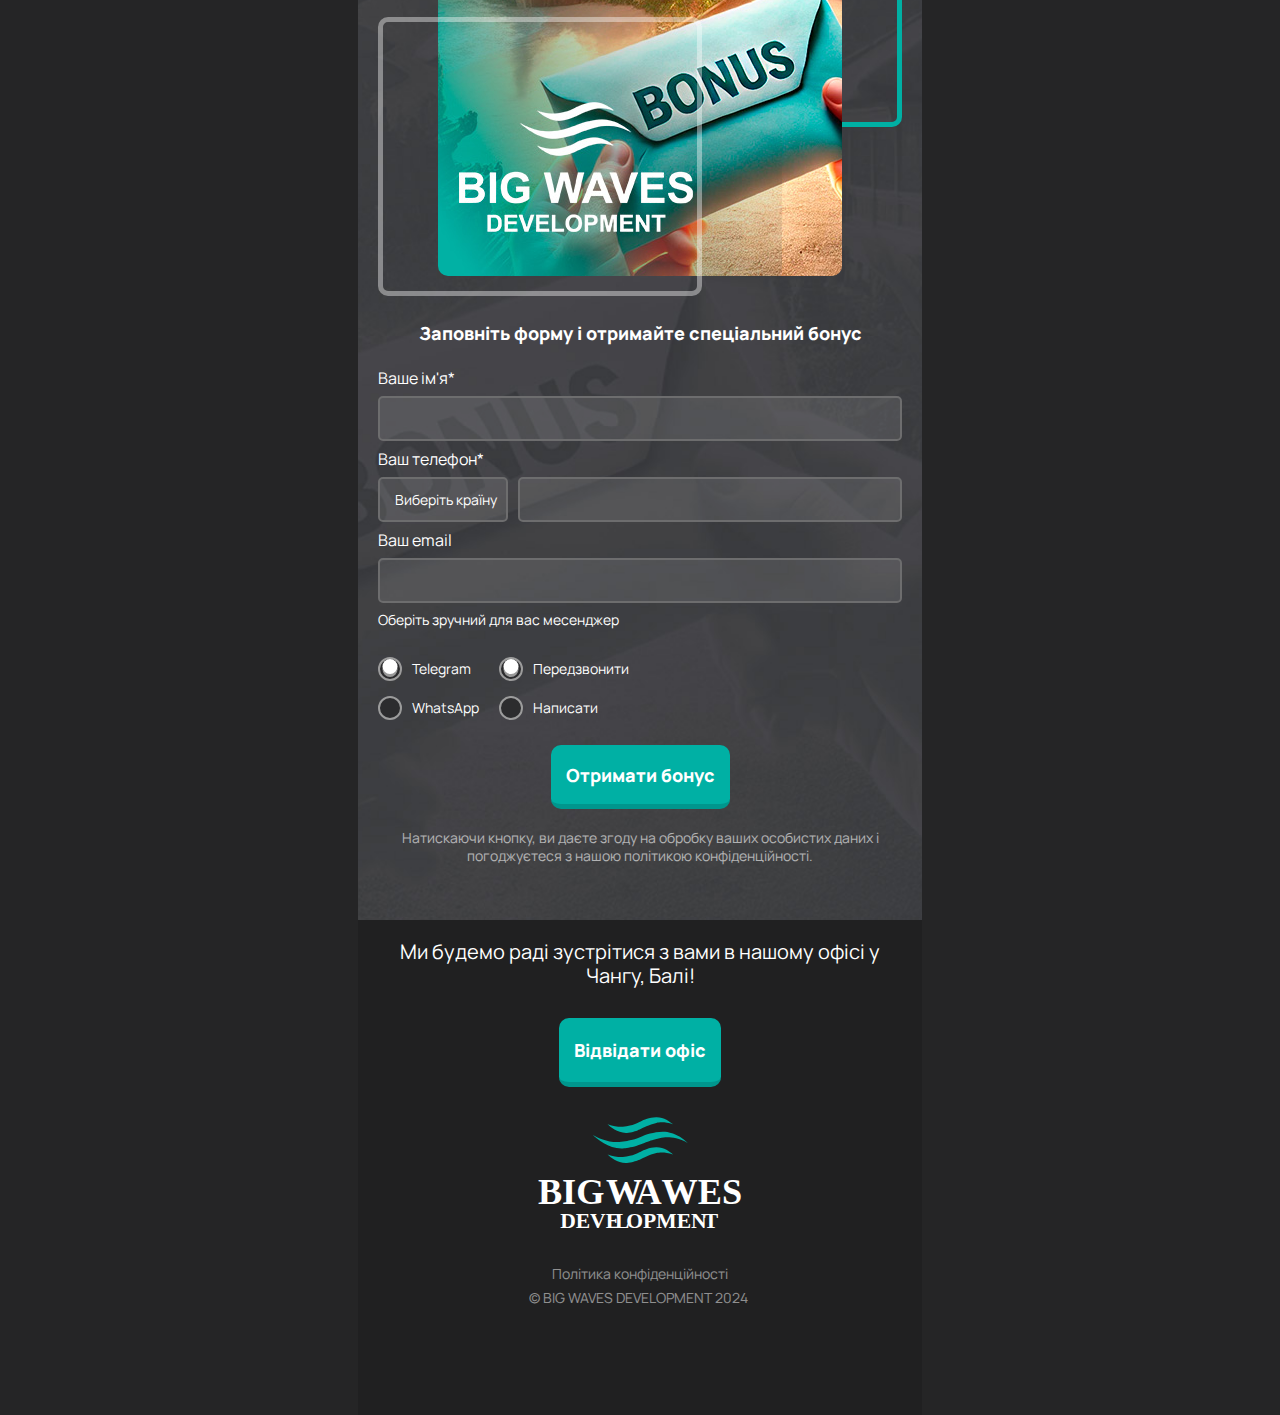
==== commit 8b5aae38: "edit" ====
--- a/index.html
+++ b/index.html
@@ -20,8 +20,8 @@
 				<span class="btn btn_gr bordrL selectMd">Замовити дзвiнок</span>
 			</div>
 			<div class="mainMdWr" id="mainMd">
-				<a href="#" target="_blank"><img src="img/wcp-b.png?v=1.0.1" alt="Ico"></a>
-				<a href="#" target="_blank"><img src="img/tg-b.png?v=1.0.1" alt="Ico"></a>
+				<a href="#" target="_blank"><img src="img/whatsapp.svg" alt="Ico"></a>
+				<a href="#" target="_blank"><img src="img/telegram.svg" alt="Ico"></a>
 			</div>
 		</div>
 		<!-- Modal min -->
@@ -486,10 +486,10 @@
 						</button>
 					</div>
 					<div class="navMedia">
-						<a href="" target="_blank"><img src="img/inst.png?v=1.0.1" alt="Media"></a>
-						<a href="" target="_blank"><img src="img/yout.png?v=1.0.1" alt="Media"></a>
-						<a href="" target="_blank"><img src="img/what.png?v=1.0.1" alt="Media"></a>
-						<a href="" target="_blank"><img src="img/tg.png?v=1.0.1" alt="Media"></a>
+						<a href="" target="_blank"><img src="img/instagram.svg" alt="Media"></a>
+						<a href="" target="_blank"><img src="img/youtube.svg" alt="Media"></a>
+						<a href="" target="_blank"><img src="img/whatsapp.svg" alt="Media"></a>
+						<a href="" target="_blank"><img src="img/telegram.svg" alt="Media"></a>
 					</div>
 					<button type="button" class="navMbutton">
 						<span></span>
@@ -534,7 +534,7 @@
 					</div>
 					<div class="contBlock2">
 						<a href="https://wa.me/+6285190128083" target="_blank">Зв'яжіться з нами через <b>WhatsApp</b>
-							<img src="img/what2.png?v=1.0.1" alt="Pic"></a>
+							<img src="img/whatsapp-b.svg" alt="Pic"></a>
 					</div>
 				</div>
 			</div>
@@ -1586,42 +1586,39 @@
 								<div class="invAllRowTitle">Просто прилетіти</div>
 								<div class="invAllRow">
 									<button type="button" class="invInfo" data-info="1">
-										<img src="img/info.png?v=1.0.1" alt="Info">
+										<img src="img/info.svg" alt="Info">
 									</button>
 									<div class="invModal" id="invModal1">
-										<button type="button" class="closeModalInv"></button>
 										<div class="invModalT">Прибуття</div>
 										<div class="invModalD">Ми зустрінемо вас по прибутті в аеропорту Денпасар</div>
 									</div>
-									<img src="img/inv-1.png?v=1.0.1" class="invIco" alt="Ico">
+									<img src="img/airplane.svg" class="invIco" alt="Ico">
 									<span class="invAllSpin"><img src="img/owl-text.png?v=1.0.1" alt="Pic"></span>
 									<div class="invAllRowT">Прибуття</div>
 								</div>
 								<div class="invAllRow">
 									<button type="button" class="invInfo" data-info="2">
-										<img src="img/info.png?v=1.0.1" alt="Info">
+										<img src="img/info.svg" alt="Info">
 									</button>
 									<div class="invModal" id="invModal2">
-										<button type="button" class="closeModalInv"></button>
 										<div class="invModalT">Перегляд</div>
 										<div class="invModalD">Наступного дня наш водій відвезе вас на будівельний
 											майданчик для особистого туру</div>
 									</div>
-									<img src="img/inv-2.png?v=1.0.1" class="invIco" alt="Ico">
+									<img src="img/bali.svg" class="invIco" alt="Ico">
 									<span class="invAllSpin"><img src="img/owl-text.png?v=1.0.1" alt="Pic"></span>
 									<div class="invAllRowT">Перегляд</div>
 								</div>
 								<div class="invAllRow">
 									<button type="button" class="invInfo" data-info="3">
-										<img src="img/info.png?v=1.0.1" alt="Info">
+										<img src="img/info.svg" alt="Info">
 									</button>
 									<div class="invModal" id="invModal3">
-										<button type="button" class="closeModalInv"></button>
 										<div class="invModalT">Оформлення</div>
 										<div class="invModalD">Завершіть угоду підписанням контракту в нашому офісі в
 											Чангу. Почніть отримувати гарантовані прибутки, як зазначено в угоді</div>
 									</div>
-									<img src="img/inv-3.png?v=1.0.1" class="invIco" alt="Ico">
+									<img src="img/stamp.svg" class="invIco" alt="Ico">
 									<span class="invAllSpin"><img src="img/owl-text.png?v=1.0.1" alt="Pic"></span>
 									<div class="invAllRowT">Оформлення</div>
 								</div>
@@ -1632,44 +1629,41 @@
 								<div class="invAllRowTitle">Просто онлайн</div>
 								<div class="invAllRow">
 									<button type="button" class="invInfo" data-info="4">
-										<img src="img/info.png?v=1.0.1" alt="Info">
+										<img src="img/info.svg" alt="Info">
 									</button>
 									<div class="invModal" id="invModal4">
-										<button type="button" class="closeModalInv"></button>
 										<div class="invModalT">Вибір</div>
 										<div class="invModalD">Наш менеджер зв'яжеться з вами через зручний для вас
 											канал комунікації</div>
 									</div>
-									<img src="img/inv-4.png?v=1.0.1" class="invIco" alt="Ico">
+									<img src="img/video-camera.svg" class="invIco" alt="Ico">
 									<span class="invAllSpin"><img src="img/owl-text.png?v=1.0.1" alt="Pic"></span>
 									<div class="invAllRowT">Вибір</div>
 								</div>
 								<div class="invAllRow">
 									<button type="button" class="invInfo" data-info="5">
-										<img src="img/info.png?v=1.0.1" alt="Info">
+										<img src="img/info.svg" alt="Info">
 									</button>
 									<div class="invModal" id="invModal5">
-										<button type="button" class="closeModalInv"></button>
 										<div class="invModalT">Онлайн огляд</div>
 										<div class="invModalD">Ми надамо всю необхідну інформацію для прийняття
 											обґрунтованого рішення</div>
 									</div>
-									<img src="img/inv-5.png?v=1.0.1" class="invIco" alt="Ico">
+									<img src="img/video-lesson.svg" class="invIco" alt="Ico">
 									<span class="invAllSpin"><img src="img/owl-text.png?v=1.0.1" alt="Pic"></span>
 									<div class="invAllRowT">Онлайн огляд</div>
 								</div>
 								<div class="invAllRow">
 									<button type="button" class="invInfo" data-info="6">
-										<img src="img/info.png?v=1.0.1" alt="Info">
+										<img src="img/info.svg" alt="Info">
 									</button>
 									<div class="invModal" id="invModal6">
-										<button type="button" class="closeModalInv"></button>
 										<div class="invModalT">Оформлення</div>
 										<div class="invModalD">Підпишіть контракт в електронному вигляді за допомогою
 											захищеної технології електронного підпису. Почніть отримувати гарантовані
 											прибутки, як зазначено в угоді</div>
 									</div>
-									<img src="img/inv-3.png?v=1.0.1" class="invIco" alt="Ico">
+									<img src="img/stamp.svg" class="invIco" alt="Ico">
 									<span class="invAllSpin"><img src="img/owl-text.png?v=1.0.1" alt="Pic"></span>
 									<div class="invAllRowT">Оформлення</div>
 								</div>
@@ -1848,7 +1842,7 @@
 			$('.prCarousel').owlCarousel({
 				loop: true,
 				margin: 25,
-				nav: false,
+				nav: true,
 				autoplay: false,
 				autoplayTimeout: 5000,
 				autoplayHoverPause: false,
@@ -1867,32 +1861,10 @@
 		});
 
 		$(document).ready(function () {
-			$('.calcCarousel').owlCarousel({
-				loop: true,
-				margin: 25,
-				nav: false,
-				autoplay: false,
-				autoplayTimeout: 5000,
-				autoplayHoverPause: false,
-				responsive: {
-					0: {
-						items: 1
-					},
-					600: {
-						items: 1
-					},
-					1000: {
-						items: 1
-					}
-				}
-			})
-		});
-
-		$(document).ready(function () {
 			$('.aboutCarousel').owlCarousel({
 				loop: true,
 				margin: 25,
-				nav: false,
+				nav: true,
 				autoplay: false,
 				autoplayTimeout: 5000,
 				autoplayHoverPause: false,
--- a/css/style.css
+++ b/css/style.css
@@ -224,6 +224,11 @@
     gap: 12px;
 }
 
+.navMedia a img {
+    fill: #00B0A4;
+    width: 24px;
+}
+
 .navLang {
     border: none;
     outline: none;
@@ -448,6 +453,7 @@
     top: -100px;
     right: 0;
     animation: sway .3s ease infinite;
+    width: 80px;
 }
 
 .contBlock2 a b {
@@ -610,7 +616,7 @@
 
 .prMainName1 span {
     text-transform: uppercase;
-    font-size: 20px;
+    font-size: 17px;
     font-weight: 800;
 }
 
@@ -677,7 +683,7 @@
 
 .prMainStat div span:nth-child(2) {
     font-weight: 800;
-    font-size: 20px;
+    font-size: 16px;
 }
 
 .prMainStat div span:nth-child(1) {
@@ -767,7 +773,7 @@
     background-size: cover;
 } */
 
-.prSwipe {
+/* .prSwipe {
     height: 10px;
     background: linear-gradient(to right, rgba(0, 177, 164, 0.6), rgba(0, 177, 164, 0.01));
     border-radius: 10px;
@@ -781,14 +787,13 @@
     display: block;
     width: 43px;
     height: 45px;
-    /* border: 1px solid #fff; */
     position: absolute;
     top: -15px;
     left: 50%;
     transform: translate(-100%, 0);
     animation: prSwipeAnim 2s linear infinite;
     background: url(../img/swipe.png);
-}
+} */
 
 @keyframes prSwipeAnim {
     0% {
@@ -943,7 +948,7 @@
 .aboutStatCol {
     font-weight: 800;
     color: #00B0A4;
-    font-size: 22px;
+    font-size: 19px;
     display: flex;
     flex-direction: column;
 }
@@ -1824,10 +1829,22 @@
     gap: 10px;
     text-align: center;
     z-index: 5;
-    border-top: 3px solid #00B0A4;
-    padding: 40px 7px 20px 7px;
-    background: rgba(0, 0, 0, 0.9);
-    border-radius: 5px;
+    border-top: 2px solid #00B0A4;
+    padding: 10px;
+    background: #fff;
+    border-radius: 10px;
+    color: #333;
+}
+
+.invModal::after {
+    content: '';
+    position: absolute;
+    bottom: -20px;
+    left: 20px;
+    width: 0;
+    height: 0;
+    border-top: 20px solid #fff;
+    border-right: 20px solid transparent;
 }
 
 .invModal.active {
@@ -2261,8 +2278,6 @@
 
 .secTitlePage span {
     color: #00B0A4;
-    border: 1px solid #00B0A4;
-    padding: 5px 10px;
     line-height: 0px;
 }
 
@@ -2767,4 +2782,70 @@
 
 .secOurTeam .prSwipe {
     margin-top: 50px;
+}
+
+.prCarousel .item {
+    padding: 0 20px 0 20px;
+}
+
+.prCarousel {
+    position: relative;
+}
+
+.owl-nav {
+    position: absolute;
+    top: 50%;
+    transform: translate(0, -50%);
+    left: 0;
+    z-index: 10;
+    width: -webkit-fill-available;
+    display: flex;
+    justify-content: space-between;
+    height: 35px;
+}
+
+.owl-nav button span {
+    font-size: 60px;
+    font-weight: 200;
+    width: 20px;
+    height: 35px;
+    display: block;
+    line-height: 0;
+    padding: 0;
+    display: flex;
+    flex-direction: column;
+    align-items: center;
+    justify-content: center;
+}
+
+.owl-nav button.owl-prev {
+    left: -10px;
+    top: -10px;
+    position: absolute;
+}
+
+.owl-nav button.owl-next {
+    right: -10px;
+    top: -10px;
+    position: absolute;
+}
+
+.owl-nav button:hover span {
+    color: #00B0A4;
+}
+
+.invInfo img {
+    width: 8px !important;
+}
+
+.mainMdWr a img {
+    width: 25px;
+}
+
+.invCarousel .invIco {
+    width: 80px !important;
+}
+
+.aboutCarousel .item {
+    padding: 0 20px 0 20px;
 }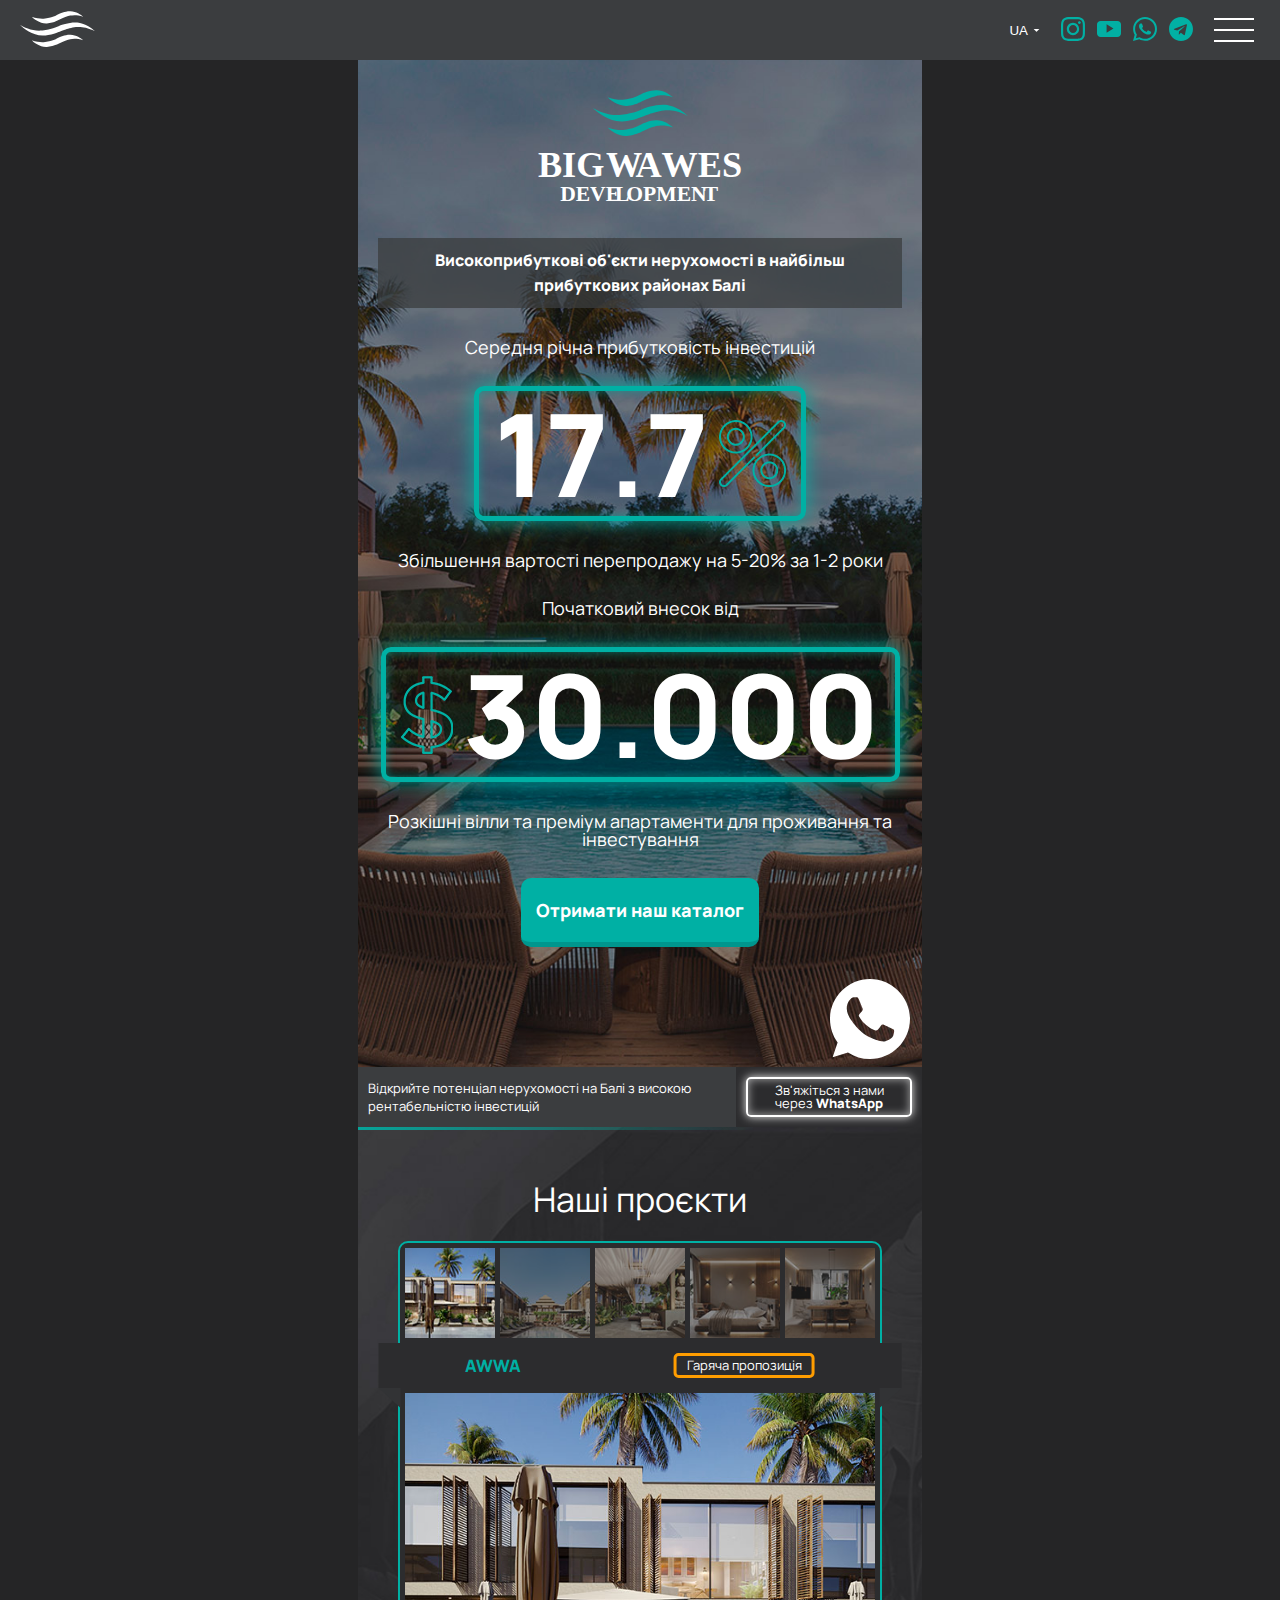
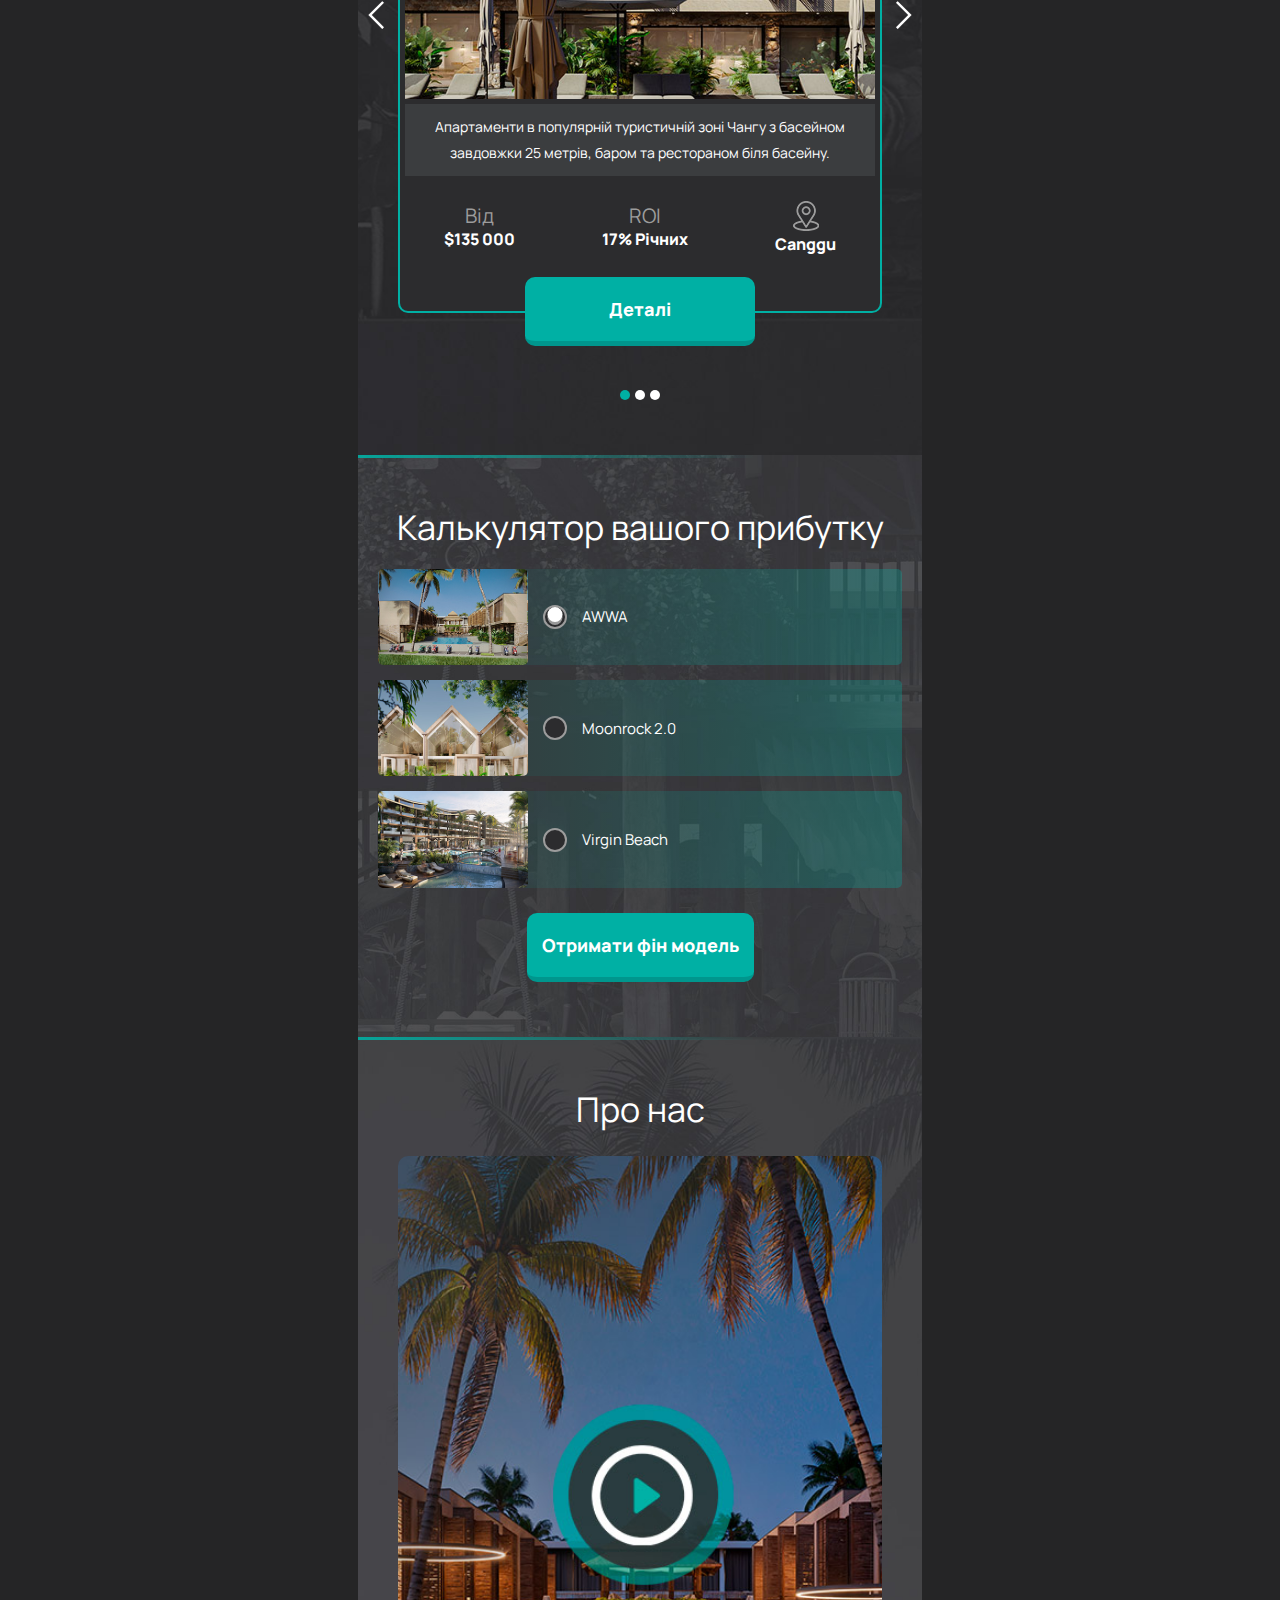
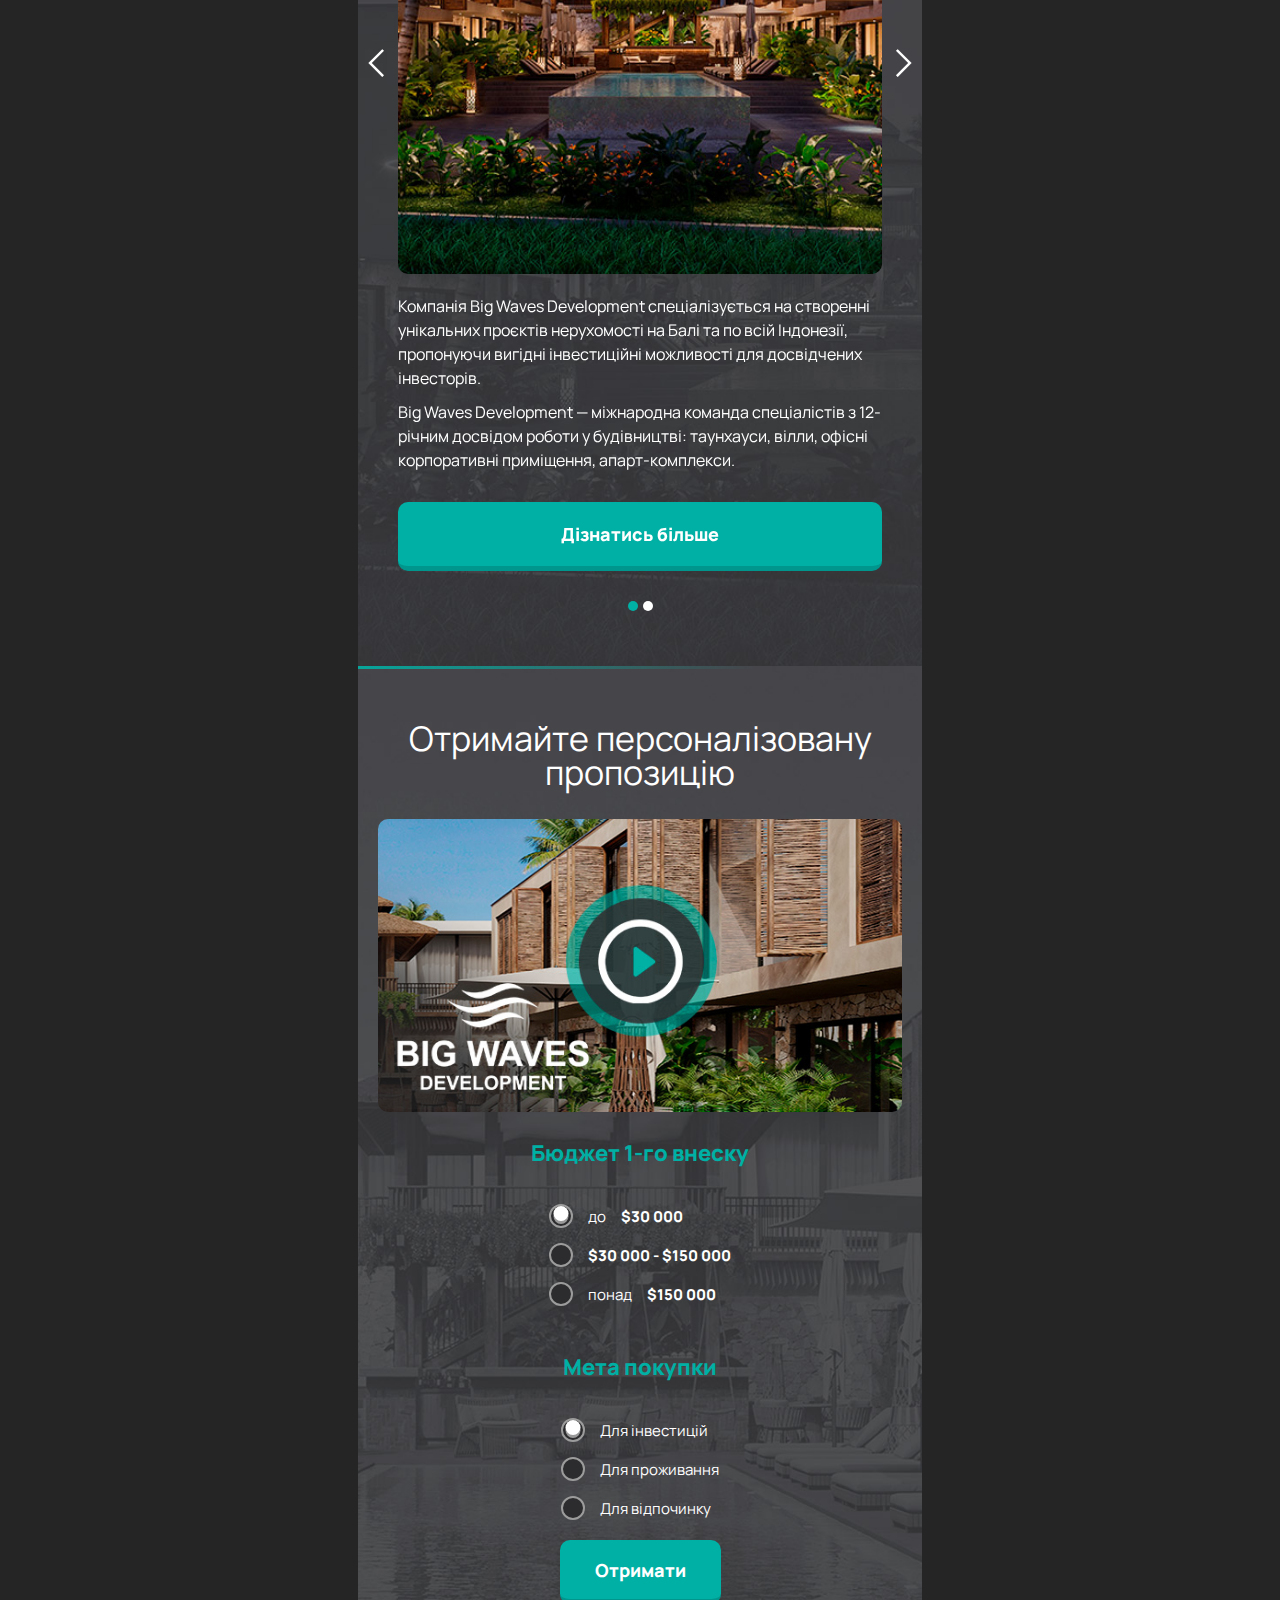
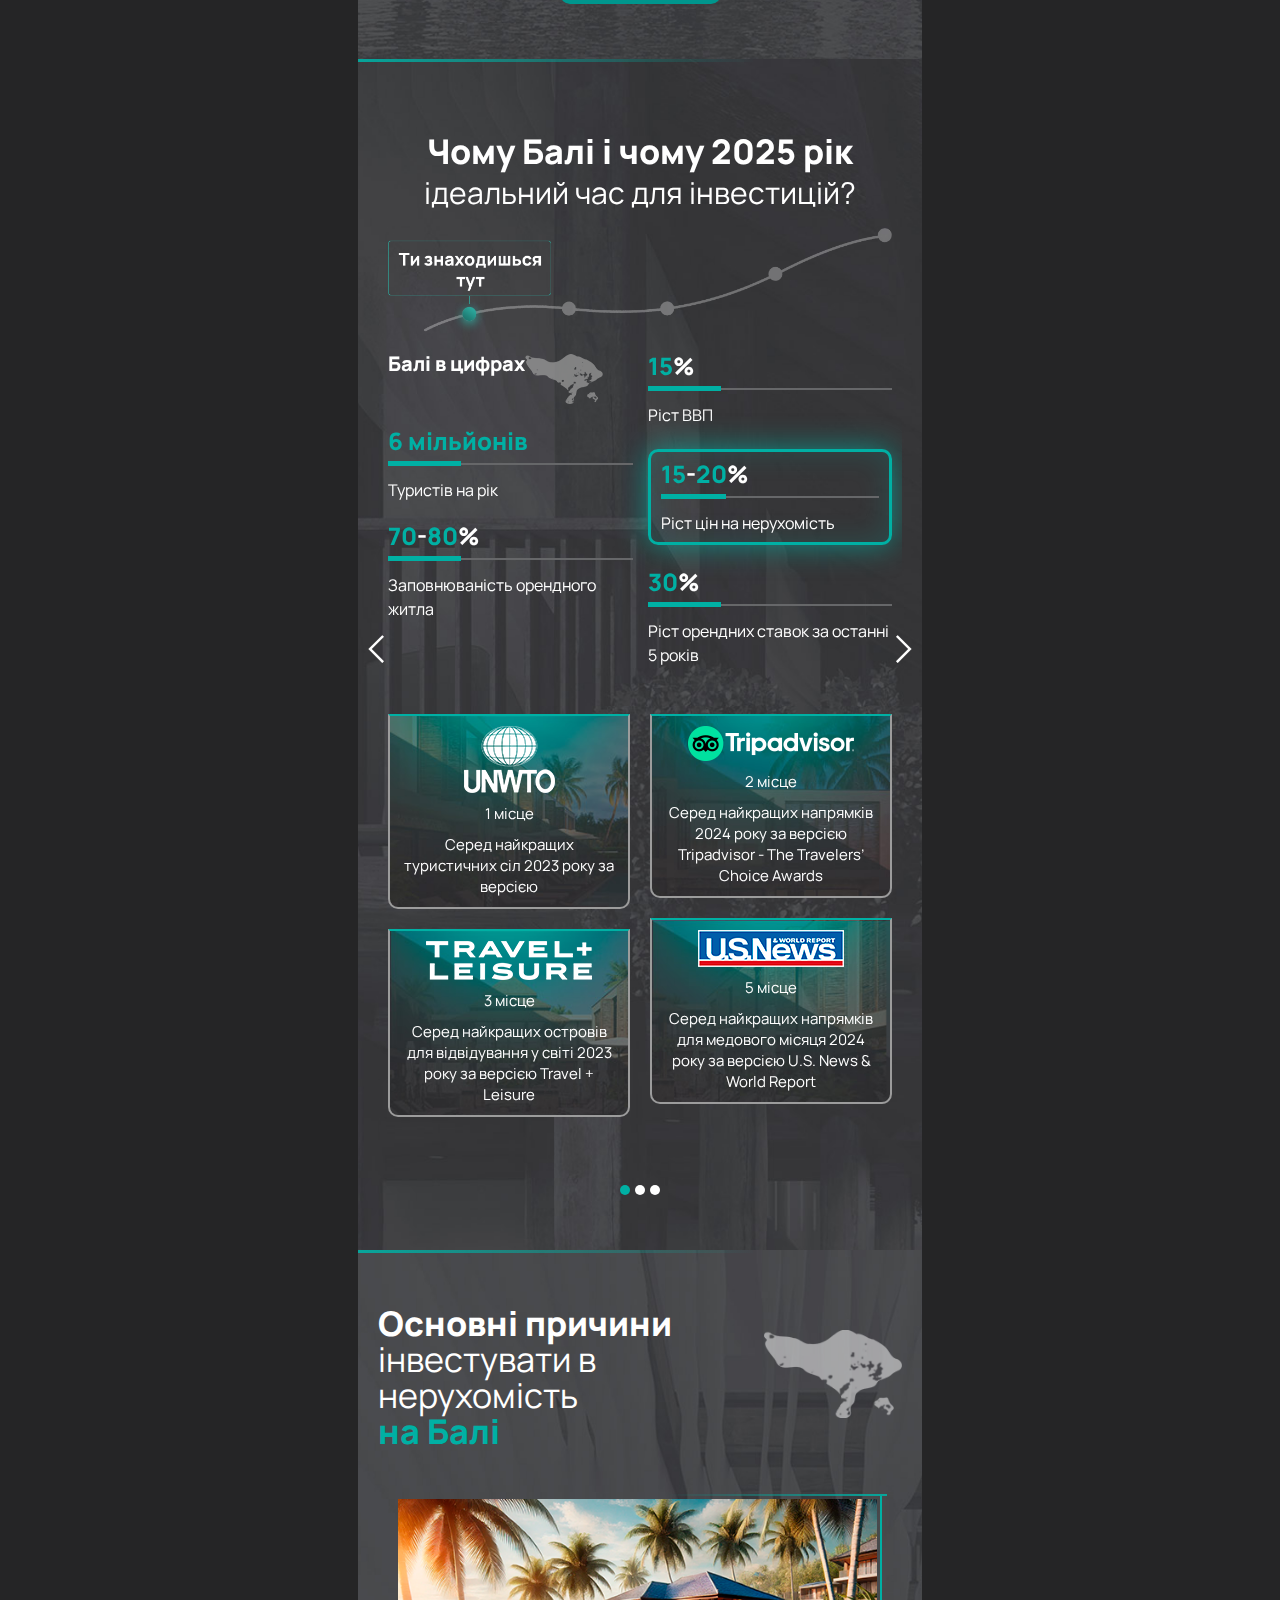
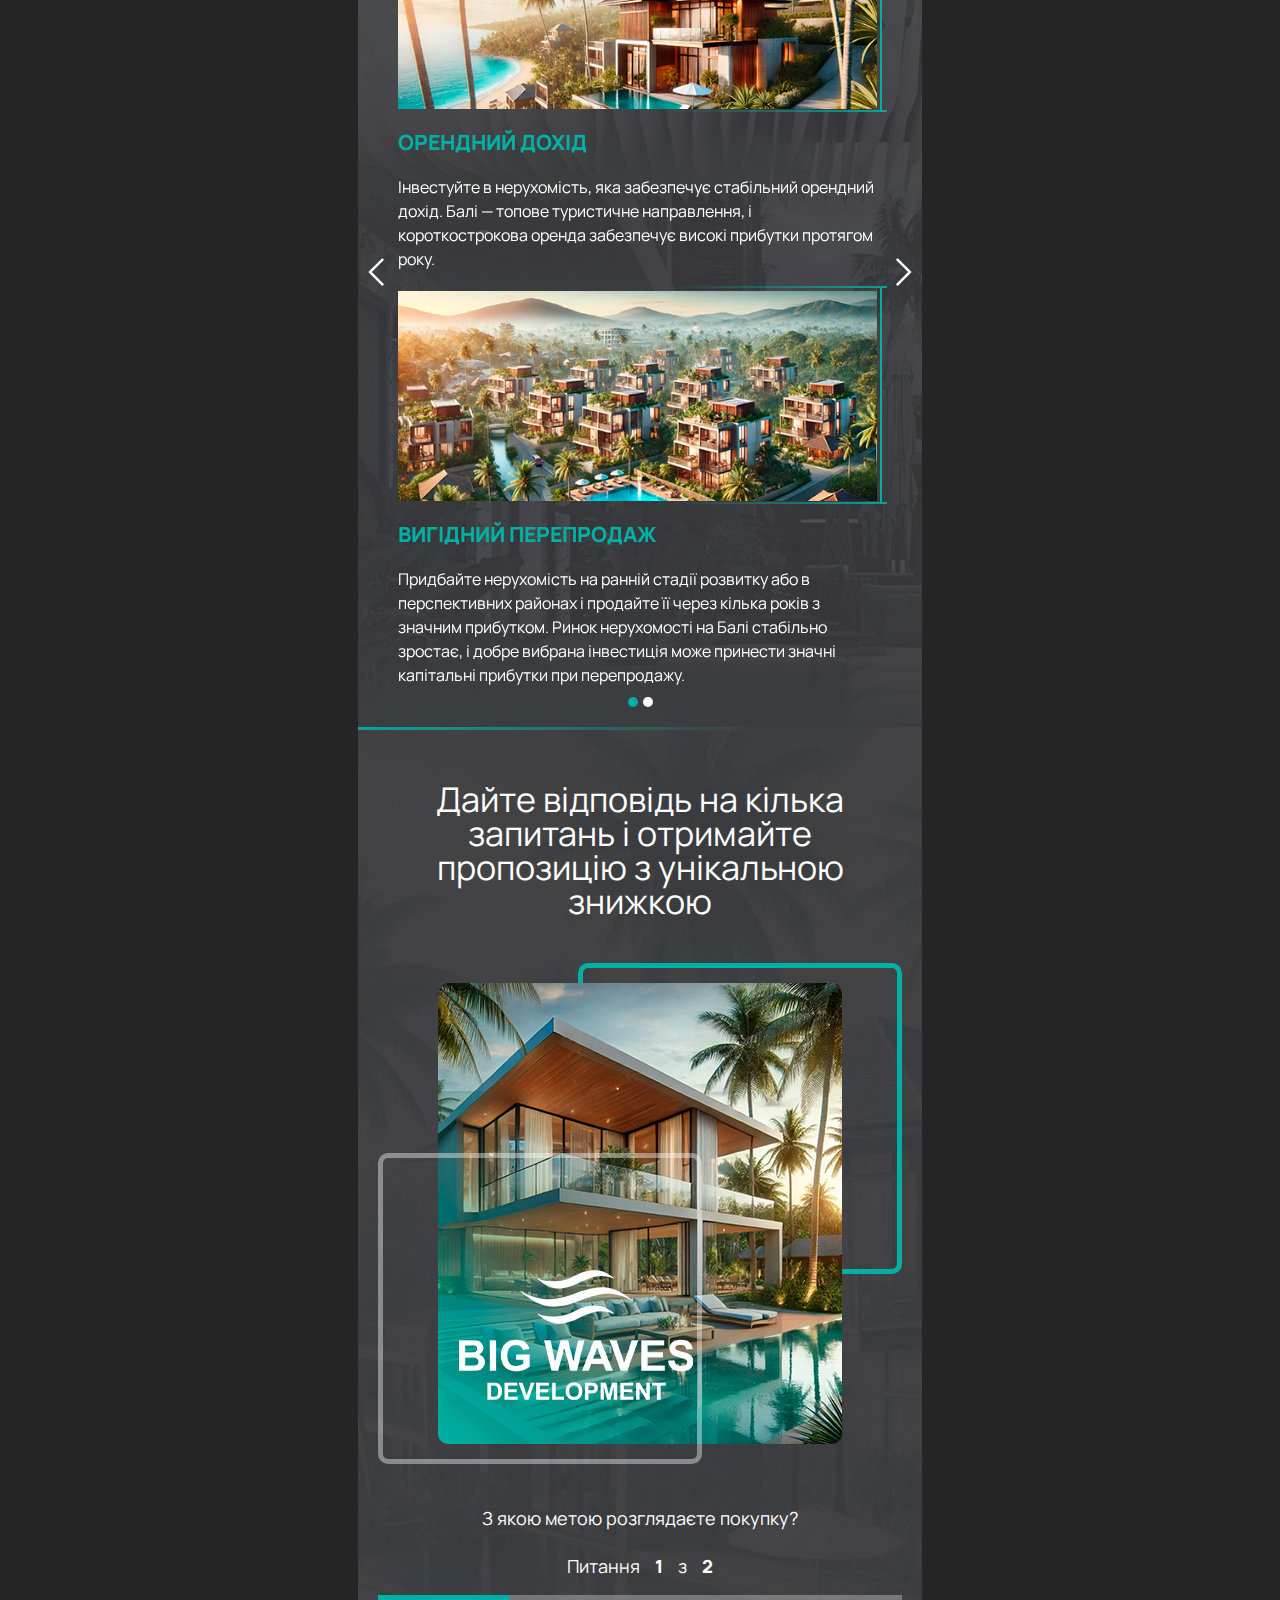
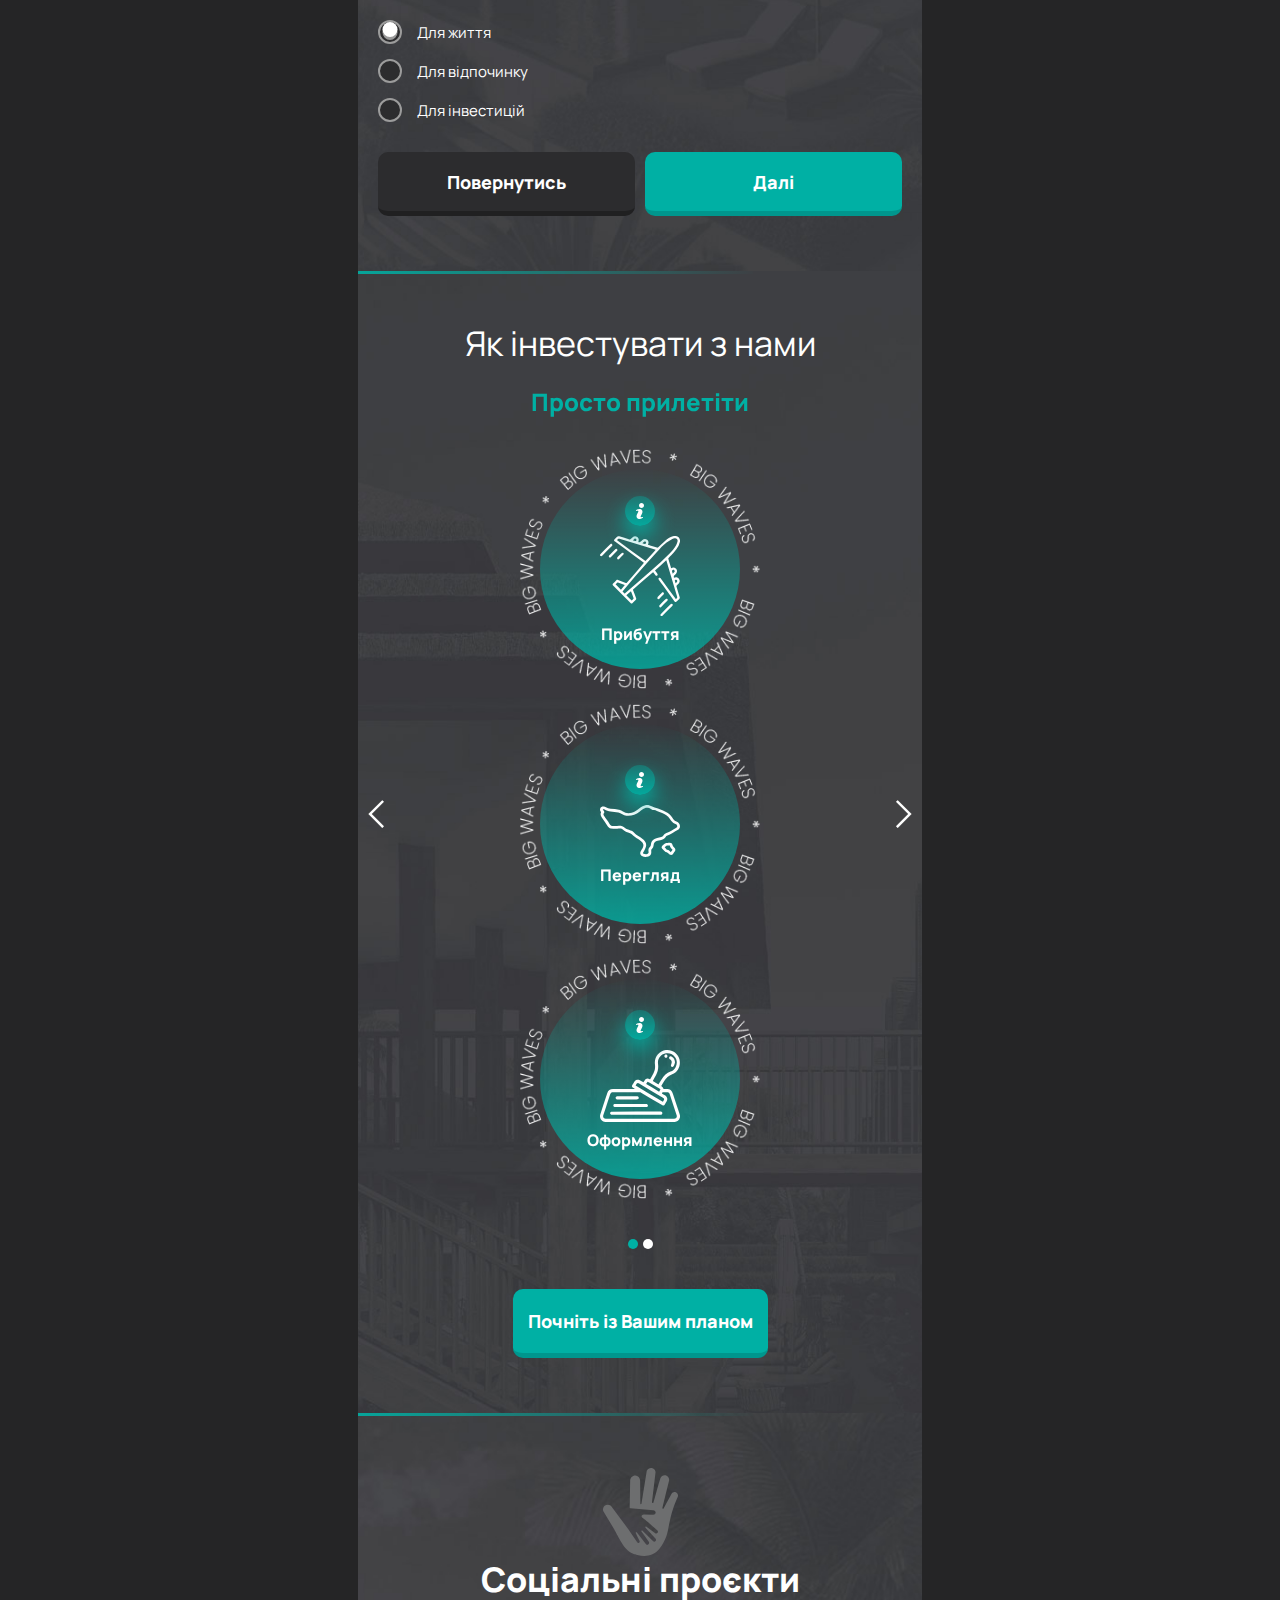
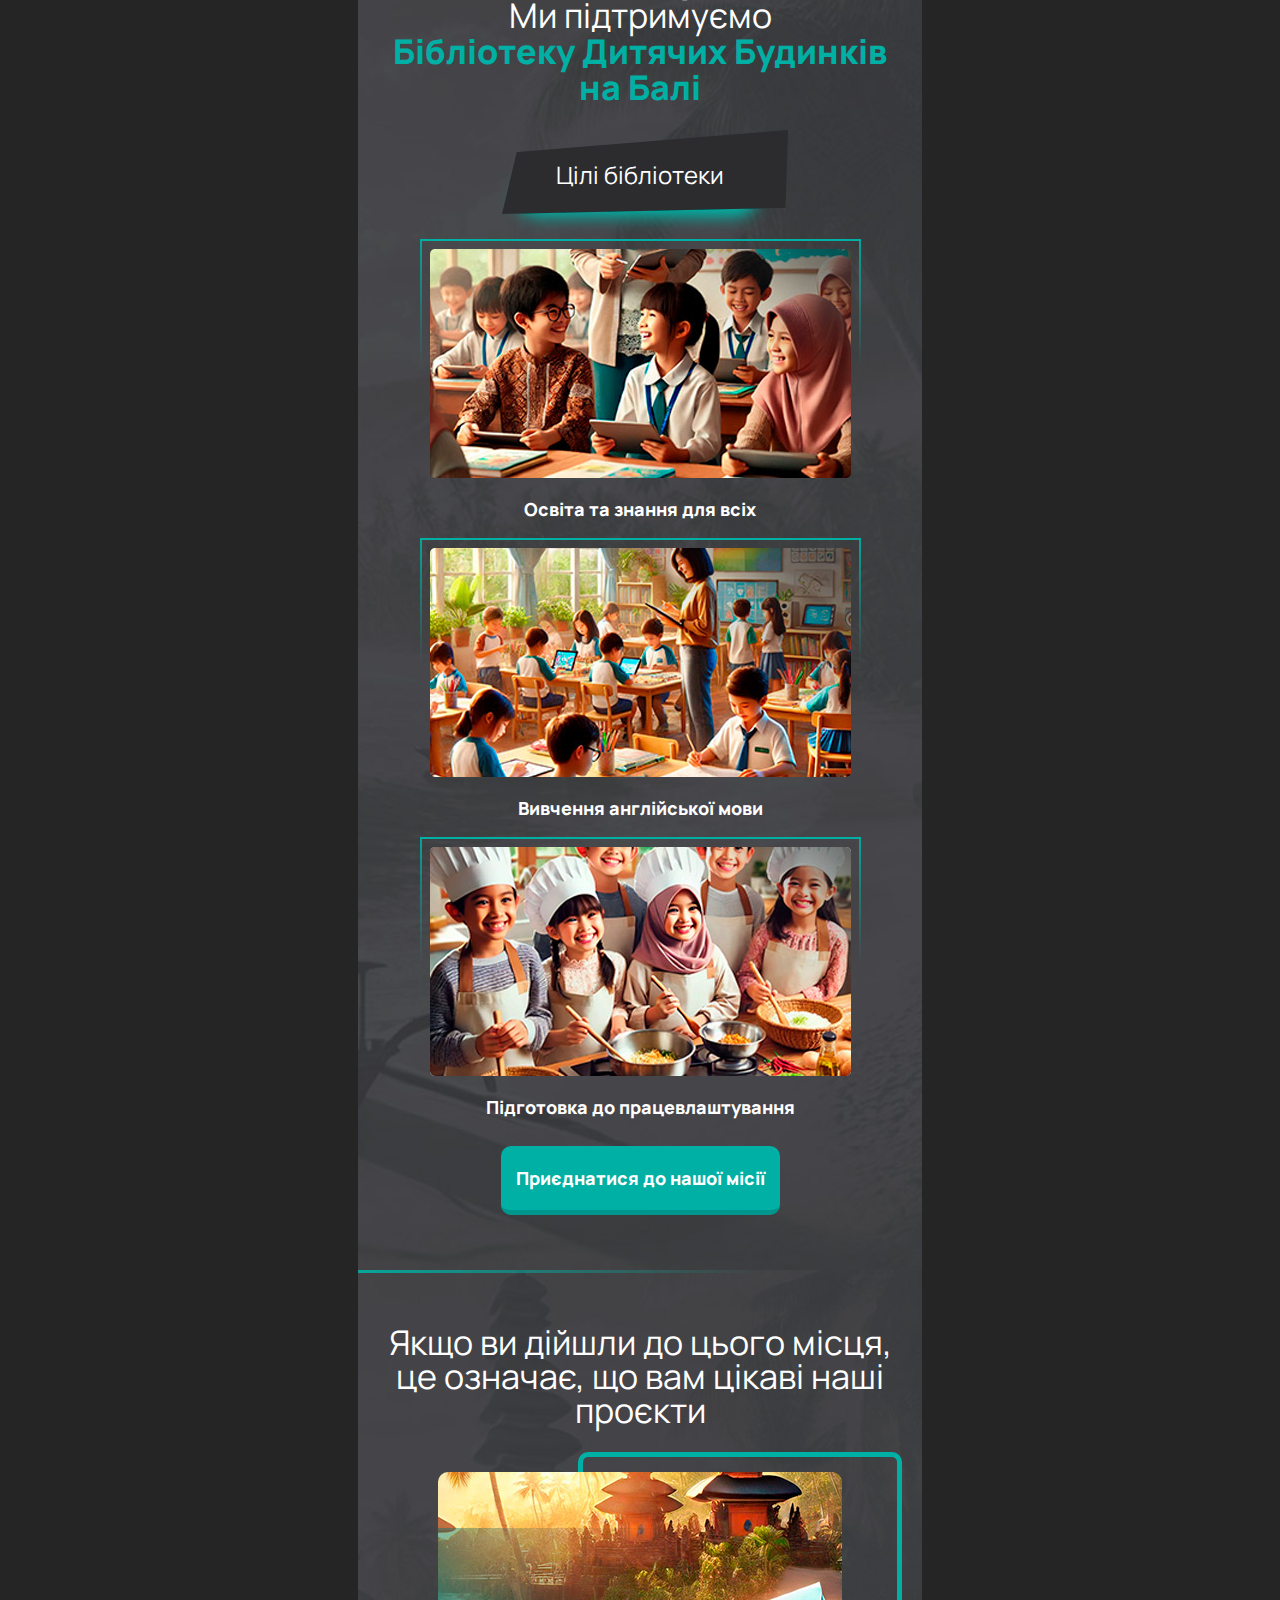
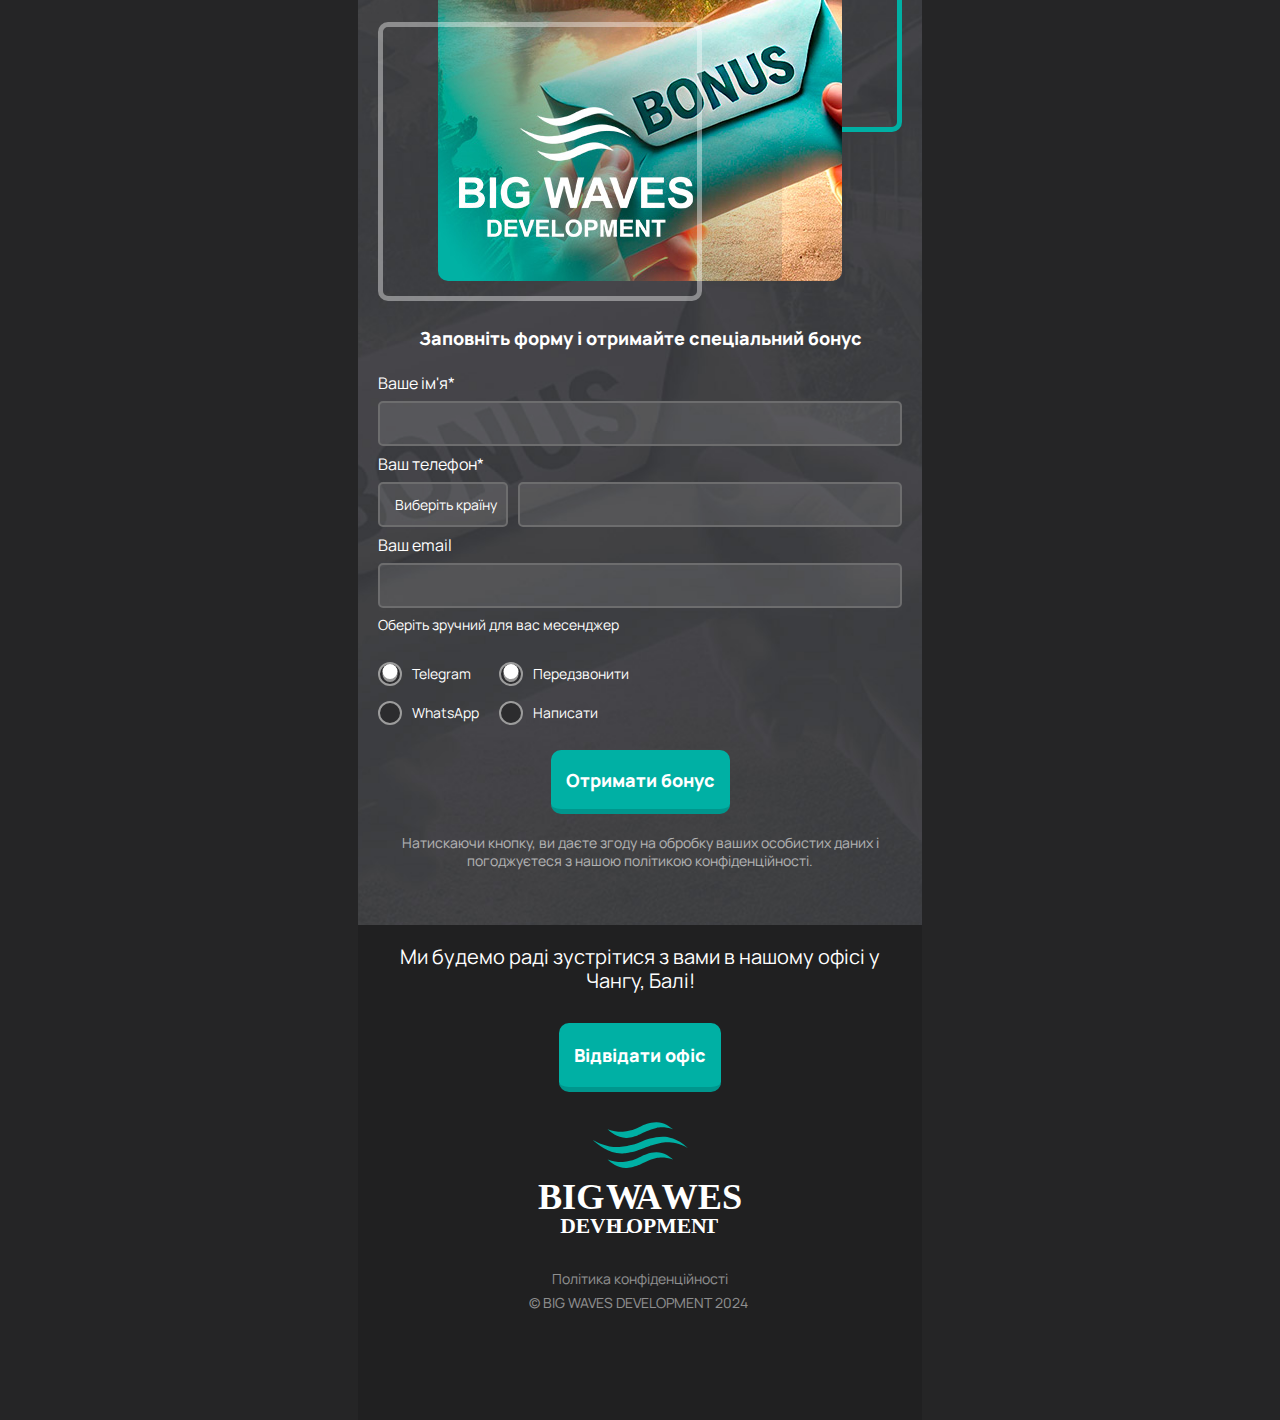
==== commit d898cb43: "edits and Pertner page" ====
--- a/index.html
+++ b/index.html
@@ -1220,33 +1220,33 @@
 							<div class="represBaliWr">
 								<div class="represBaliRow">
 									<div class="represBaliCol represBaliColRBord" data-id="1">
-										<img src="img/rep-1.png?v=1.0.1" alt="Pic">
+										<img src="img/icon-building.svg" alt="Pic">
 										Збільшений попит на житло та комерційні приміщення
 									</div>
 									<div class="represBaliCol" data-id="2">
-										<img src="img/rep-2.png?v=1.0.1" alt="Pic">
+										<img src="img/icon-growth.svg" alt="Pic">
 										Зростання вартості нерухомості
 									</div>
 								</div>
 
 								<div class="represBaliRow">
 									<div class="represBaliCol represBaliColRBord" data-id="3">
-										<img src="img/rep-3.png?v=1.0.1" alt="Pic">
+										<img src="img/icon-travel.svg" alt="Pic">
 										Зростання туристичного потоку
 									</div>
 									<div class="represBaliCol" data-id="4">
-										<img src="img/rep-4.png?v=1.0.1" alt="Pic">
+										<img src="img/icon-profit.svg" alt="Pic">
 										Вища орендна дохідність
 									</div>
 								</div>
 
 								<div class="represBaliRow">
 									<div class="represBaliCol represBaliColRBord represBaliColRBordN" data-id="5">
-										<img src="img/rep-5.png?v=1.0.1" alt="Pic">
+										<img src="img/icon-bars.svg" alt="Pic">
 										Економічне зростання та урядові ініціативи
 									</div>
 									<div class="represBaliCol" data-id="6">
-										<img src="img/rep-6.png?v=1.0.1" alt="Pic">
+										<img src="img/icon-line-chart.svg" alt="Pic">
 										Загальна прибутковість інвестицій
 									</div>
 								</div>
@@ -1683,7 +1683,7 @@
 				<h3 class="secTitle">
 					<div class="secTitleFl">
 						<div class="secTitleFlL">
-							<img src="img/bali-cl.png?v=1.0.1" alt="Ico">
+							<img src="img/Library-Orphanges2.svg" alt="Ico" width="75">
 							<div class="secTitleFl1">Соціальні проєкти</div>
 							<div class="secTitleFl2">
 								<div>
@@ -1886,7 +1886,7 @@
 			$('.howBaliCarousel').owlCarousel({
 				loop: true,
 				margin: 25,
-				nav: false,
+				nav: true,
 				autoplay: false,
 				autoplayTimeout: 5000,
 				autoplayHoverPause: false,
@@ -1908,7 +1908,7 @@
 			$('.baliInvCarousel').owlCarousel({
 				loop: true,
 				margin: 25,
-				nav: false,
+				nav: true,
 				autoplay: false,
 				autoplayTimeout: 5000,
 				autoplayHoverPause: false,
@@ -1930,7 +1930,7 @@
 			$('.invCarousel').owlCarousel({
 				// loop: true,
 				margin: 25,
-				nav: false,
+				nav: true,
 				autoplay: false,
 				autoplayTimeout: 5000,
 				autoplayHoverPause: false,
--- a/css/style.css
+++ b/css/style.css
@@ -562,6 +562,11 @@
     background-size: cover;
 }
 
+.secHowToTetTtartedWaves {
+    background: url(../img/secHowToTetTtartedWaves.jpg) top center no-repeat;
+    background-size: cover;
+}
+
 .secMainTarget {
     background: #3F4042;
 }
@@ -1117,7 +1122,7 @@
 .baliStatTitle {
     font-weight: 800;
     /* text-transform: uppercase; */
-    font-size: 24px;
+    font-size: 20px;
     display: flex;
     align-items: start;
     color: #fff;
@@ -2848,4 +2853,129 @@
 
 .aboutCarousel .item {
     padding: 0 20px 0 20px;
+}
+
+.howBaliCarousel .item {
+    padding: 0 10px 0 10px;
+}
+
+.baliInvCarousel .item {
+    padding: 0 20px 0 20px;
+}
+
+.invCarousel .item {
+    padding: 0 20px 0 20px;
+}
+
+.teamCarousel .item {
+    padding: 0 20px 0 20px;
+}
+
+.estateIndonesiaCarousel .item {
+    padding: 0 20px 0 20px;
+}
+
+.partLogosCarousel .item {
+    padding: 0 20px 0 20px;
+}
+
+.productionProcessCarousel .item {
+    padding: 0 20px 0 20px;
+}
+
+.estateIndonesiaList img {
+    width: 30px !important;
+}
+
+.teamVideo img {
+    width: 20px !important;
+}
+
+.partLogos img {
+    width: 150px !important;
+}
+
+.benefitsOfWorking .teamOwl3 img {
+    border-radius: 0;
+    width: 90px;
+}
+
+
+.benefitsOfWorking .teamOwl3 {
+    height: 220px !important;
+    width: 220px !important;
+    display: flex;
+    gap: 10px;
+    margin: 0 auto !important;
+    border-radius: 100%;
+    padding: 10px;
+    background: linear-gradient(to bottom, rgba(0, 176, 164, 0.99), rgba(0, 176, 164, 0.01));
+}
+
+.benefitsOfWorking .teamOwl2 {
+    text-align: center;
+    gap: 15px;
+}
+
+.benefitsOfWorkingNum {
+    border-radius: 50%;
+    border: 1px dashed #00B0A4;
+    width: 50px;
+    height: 50px;
+    display: flex;
+    flex-direction: column;
+    align-items: center;
+    justify-content: center;
+    font-weight: 800;
+}
+
+.blockHowToTetTtartWr {
+    display: flex;
+    flex-direction: column;
+    align-items: center;
+    justify-content: center;
+}
+
+.blockHowToTetTtart {
+    width: 330px;
+    height: 330px;
+    /* background: url(../img/secHowToTetTtartedWaves.svg) center bottom no-repeat; */
+    background-size: cover;
+    position: relative;
+}
+
+.secHowToTetTtartedWavesPic {
+    position: absolute;
+    left: 0;
+    bottom: 30px;
+}
+
+.blockHowToTetTtartCol {
+    display: flex;
+    align-items: center;
+    justify-content: center;
+    gap: 20px;
+}
+
+.blockHowToTetTtartRow span {
+    font-size: 230px;
+    font-weight: 800;
+    opacity: 0.3;
+}
+
+.blockHowToTetTtartRow {
+    display: flex;
+    flex-direction: column;
+    gap: 10px;
+    align-items: center;
+    justify-content: center;
+    text-align: center;
+}
+
+.blockHowToTetTtartRow img {
+    width: 90px;
+}
+
+.blockHowToTetTtartWr {
+    margin-top: 30px;
 }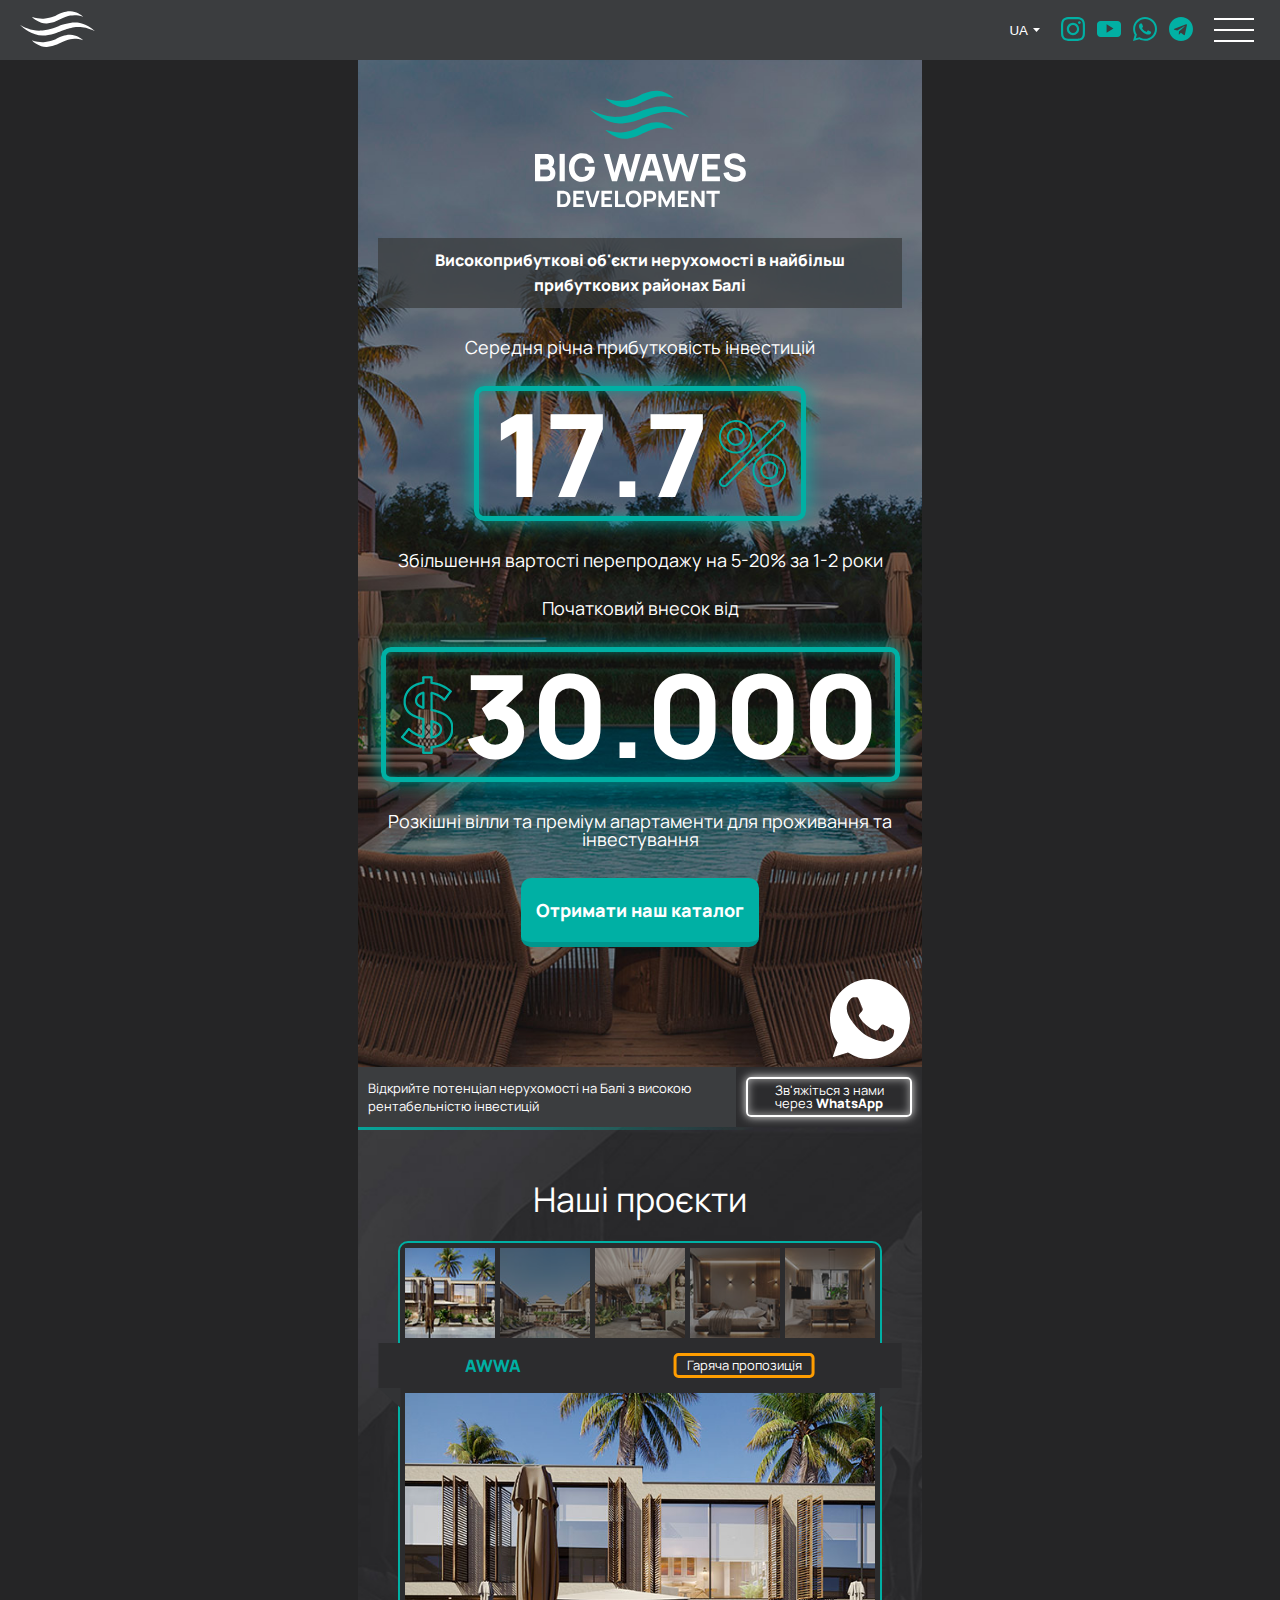
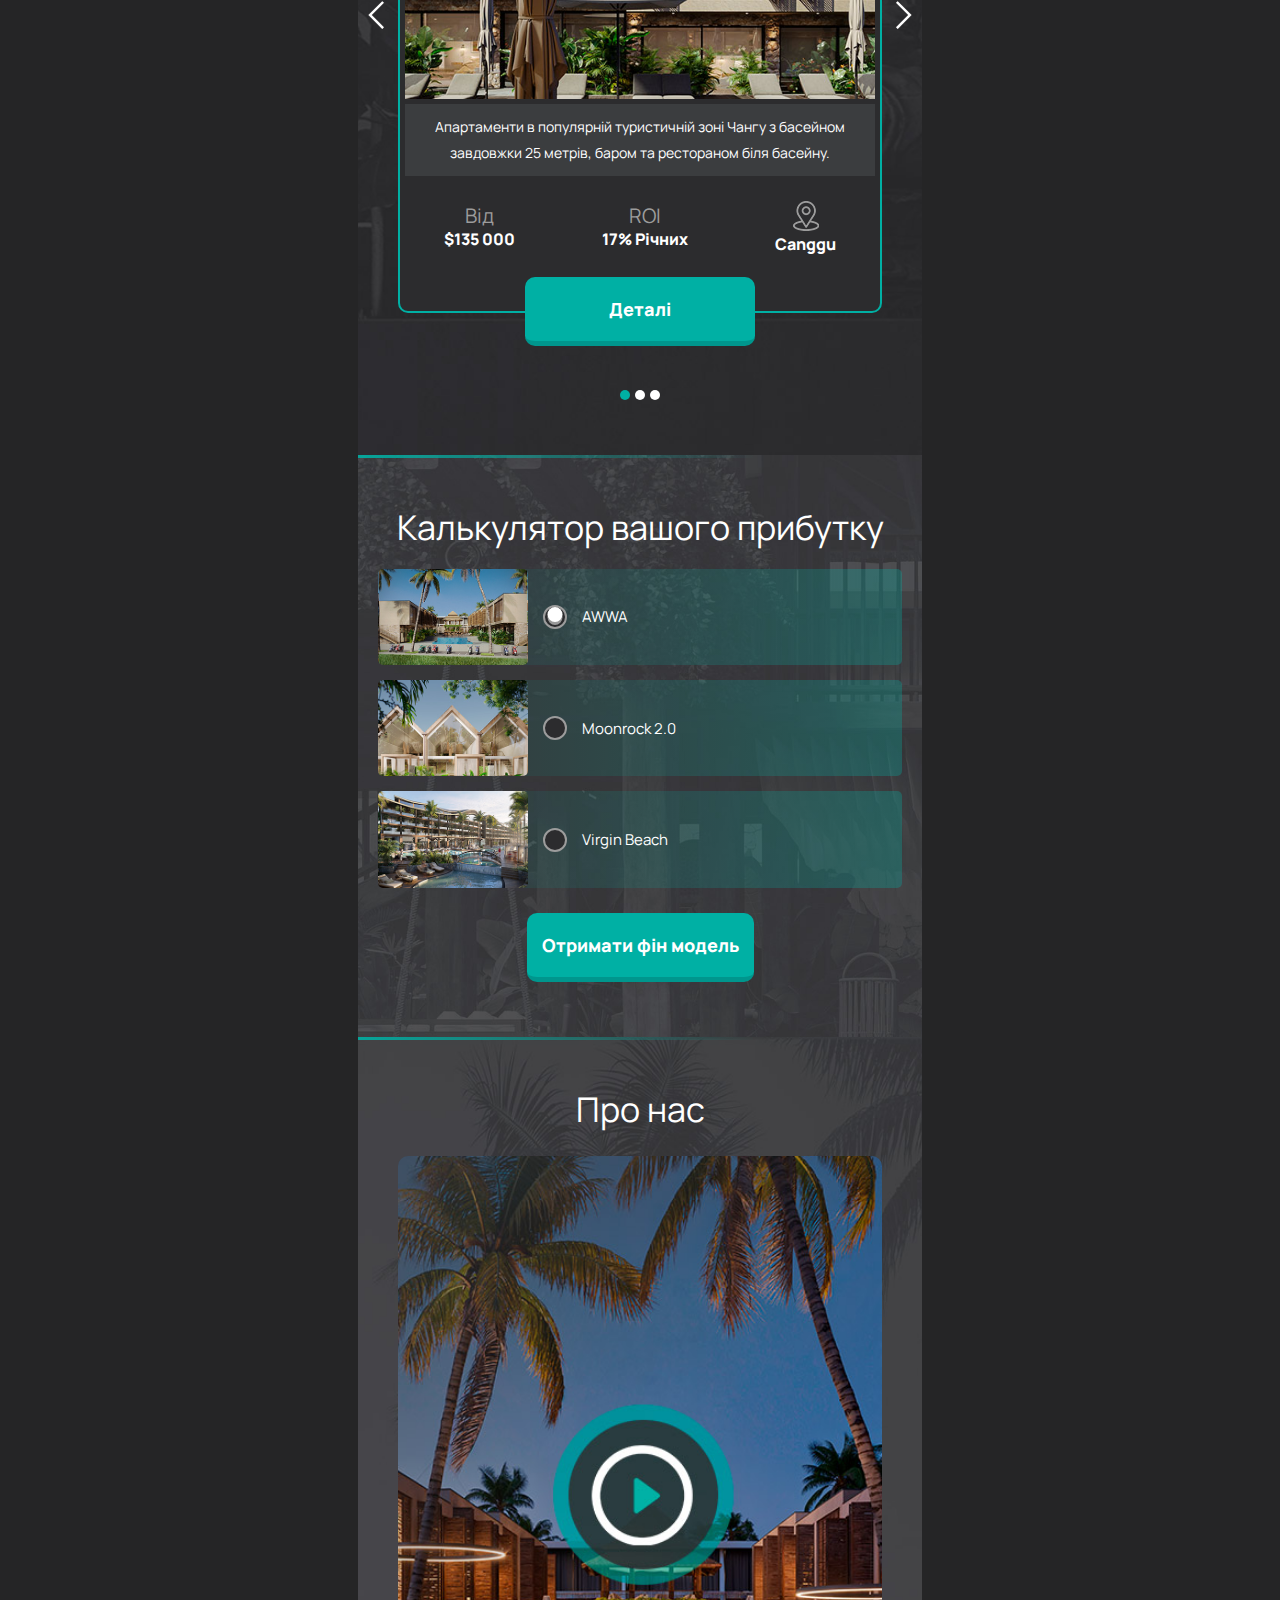
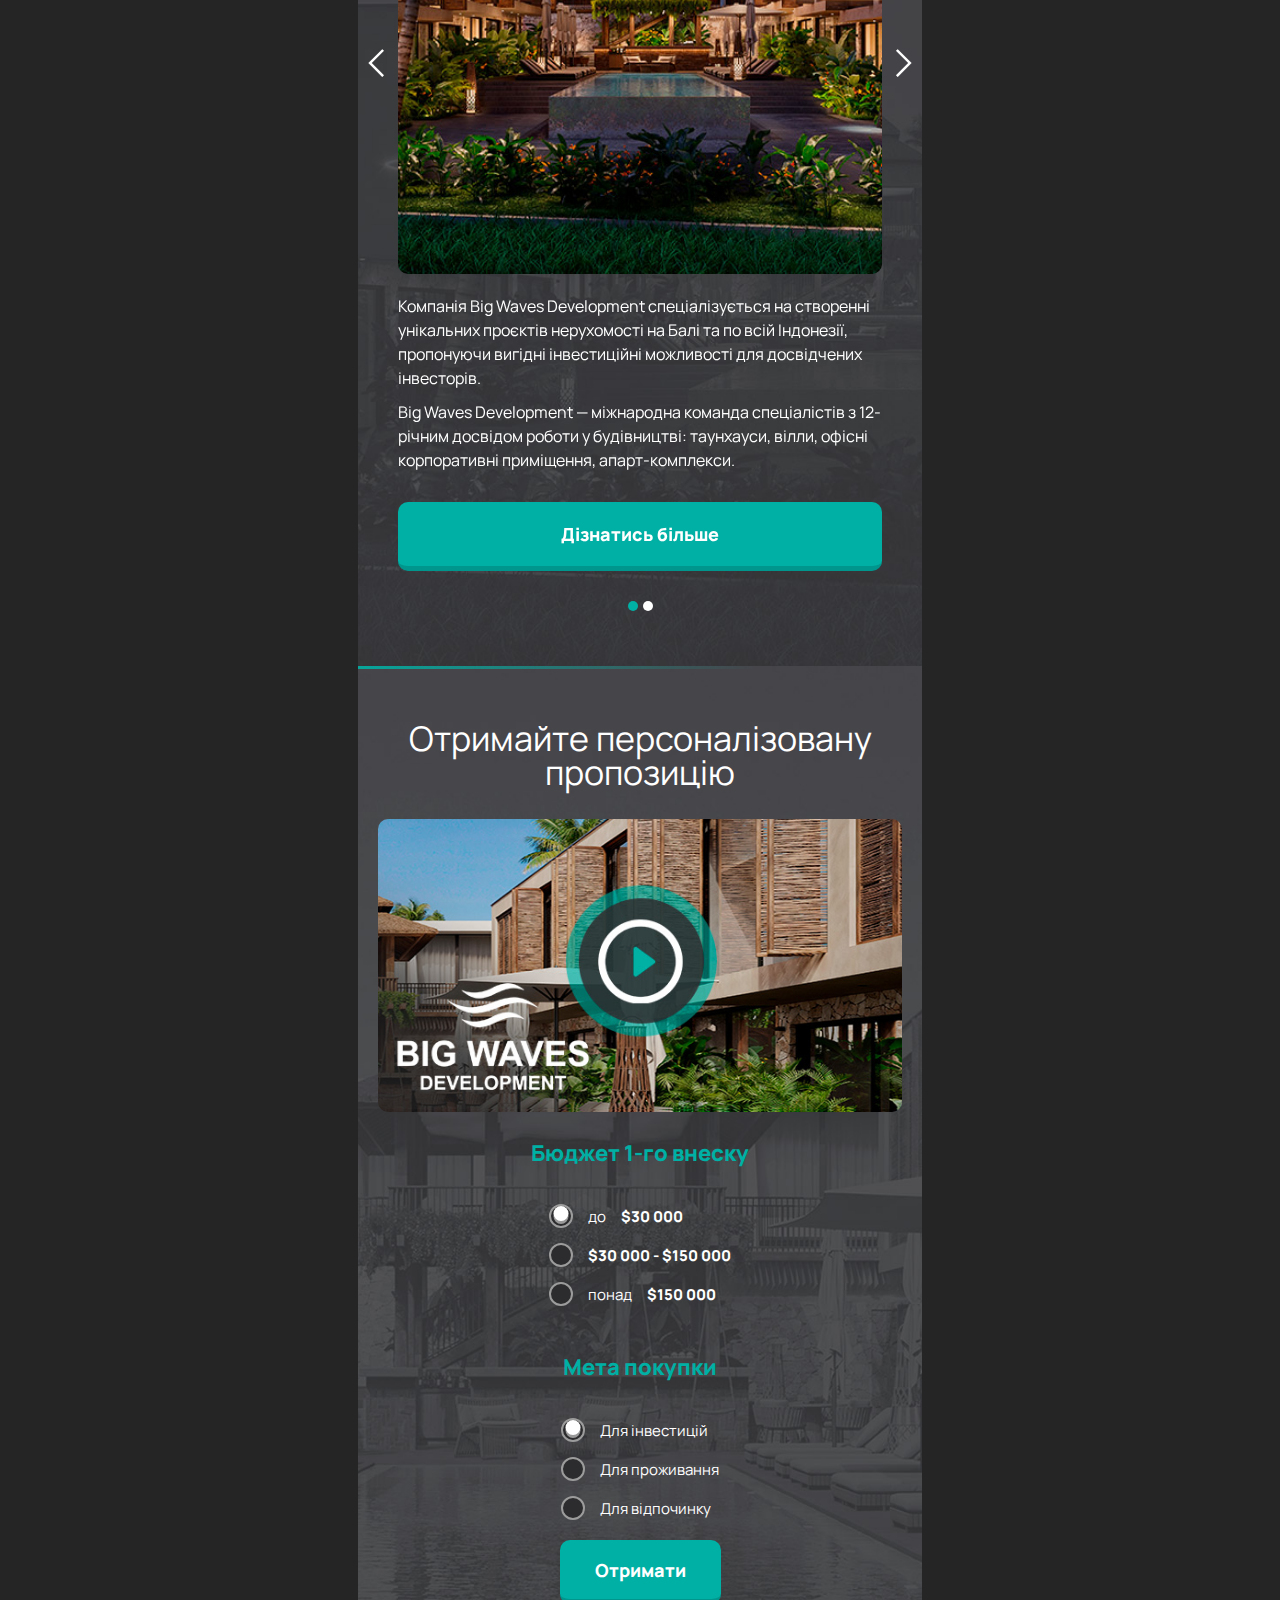
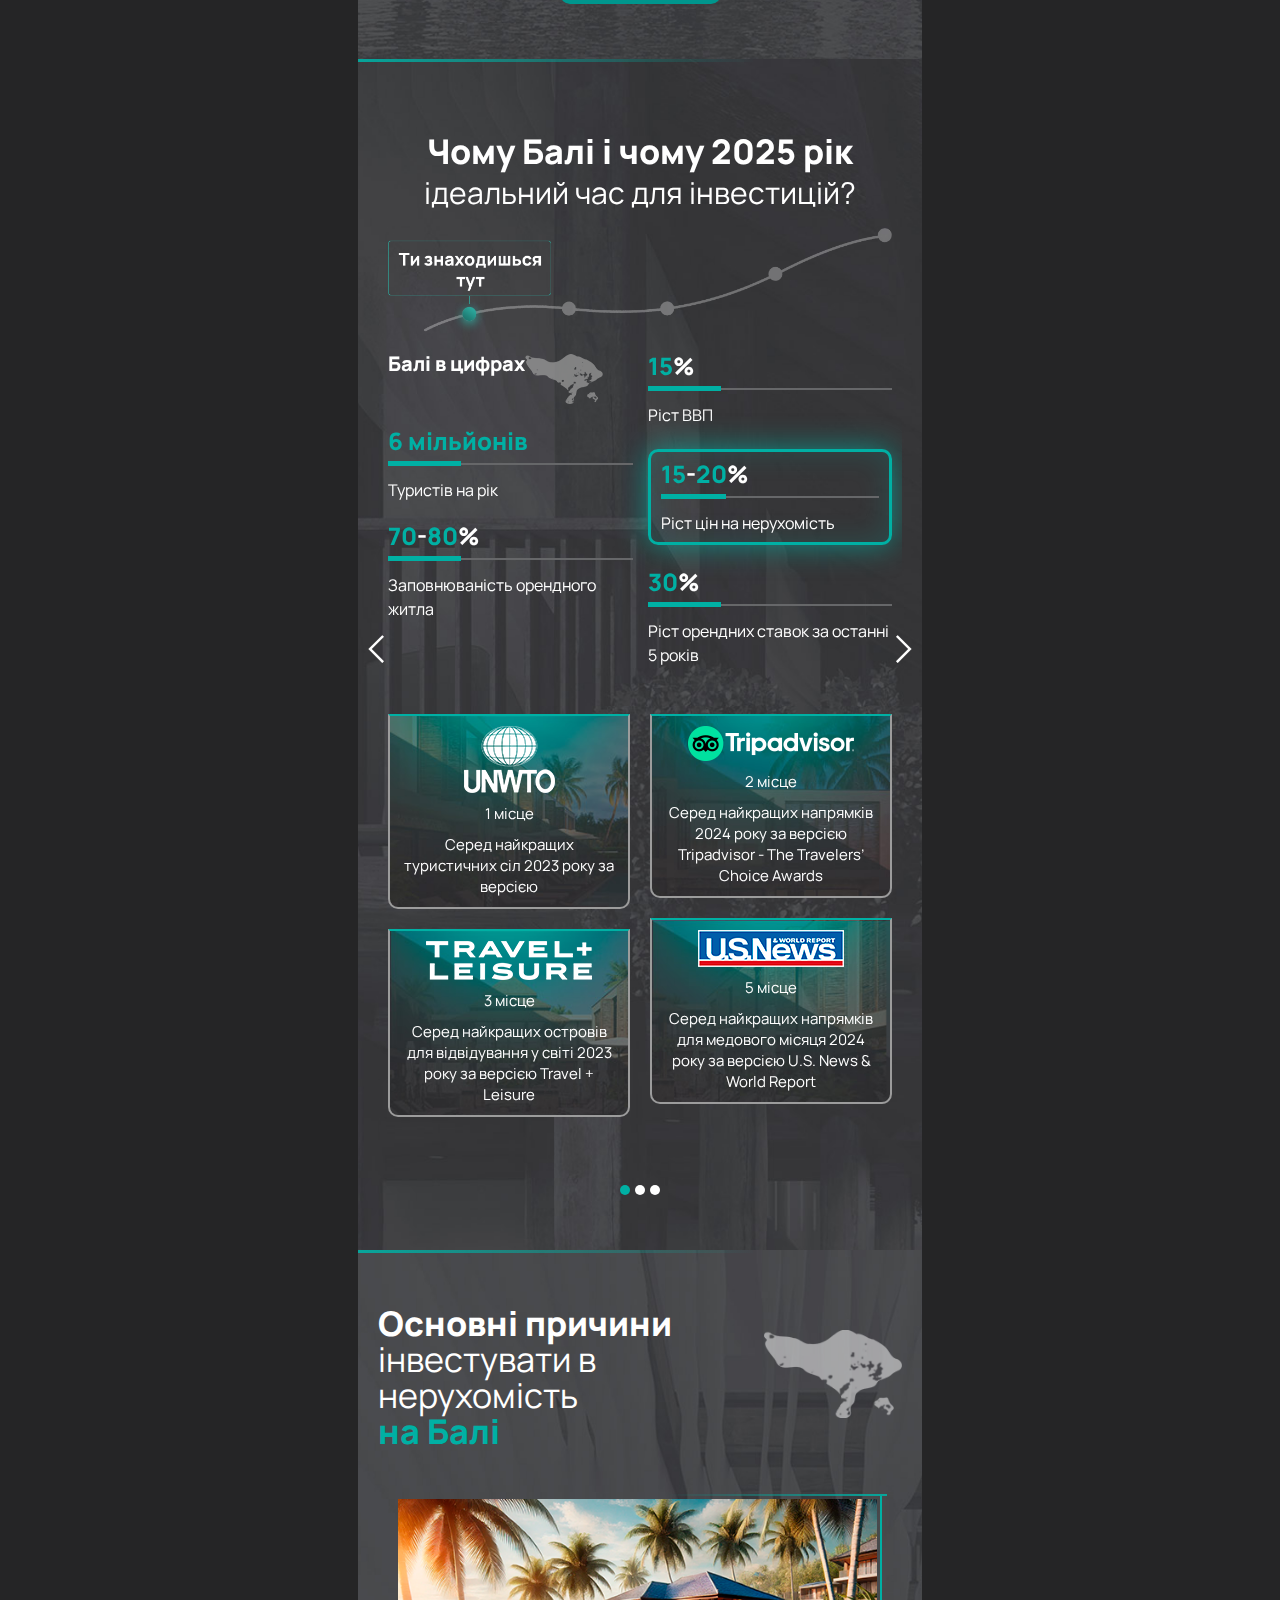
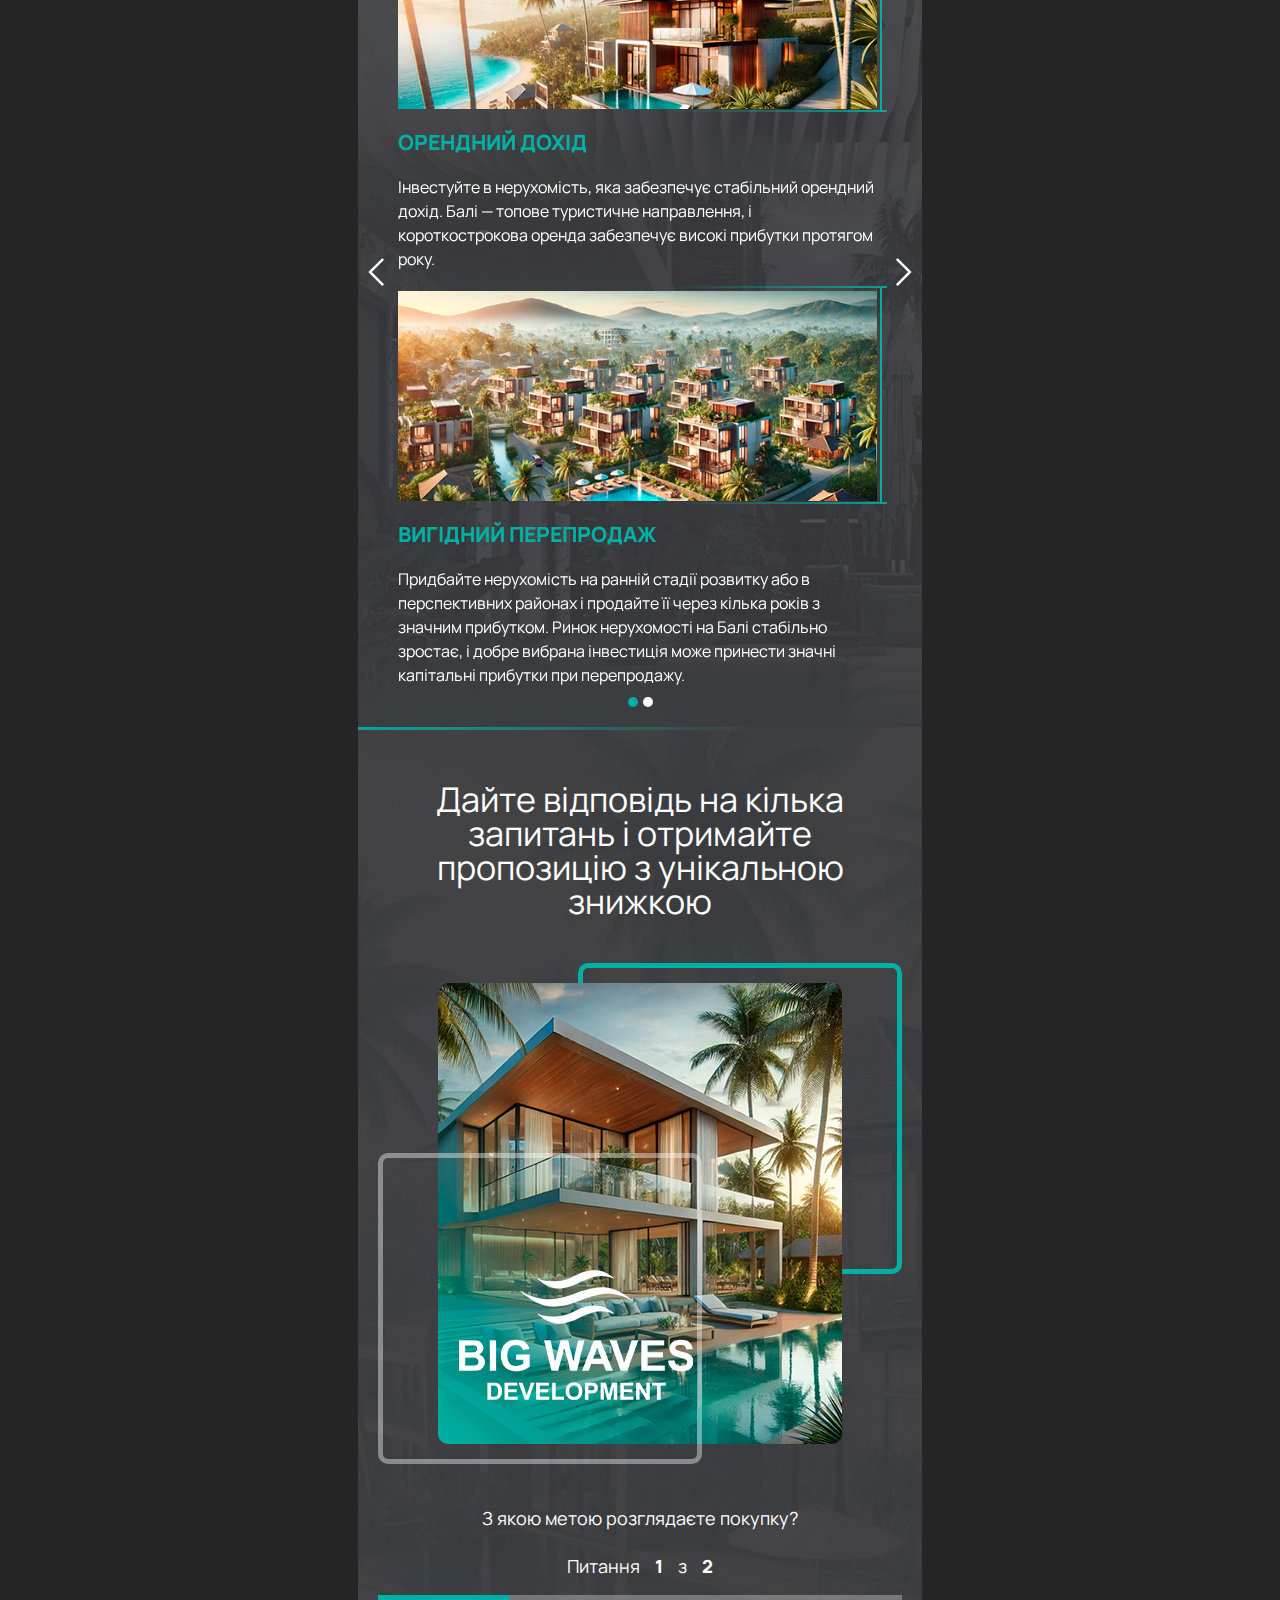
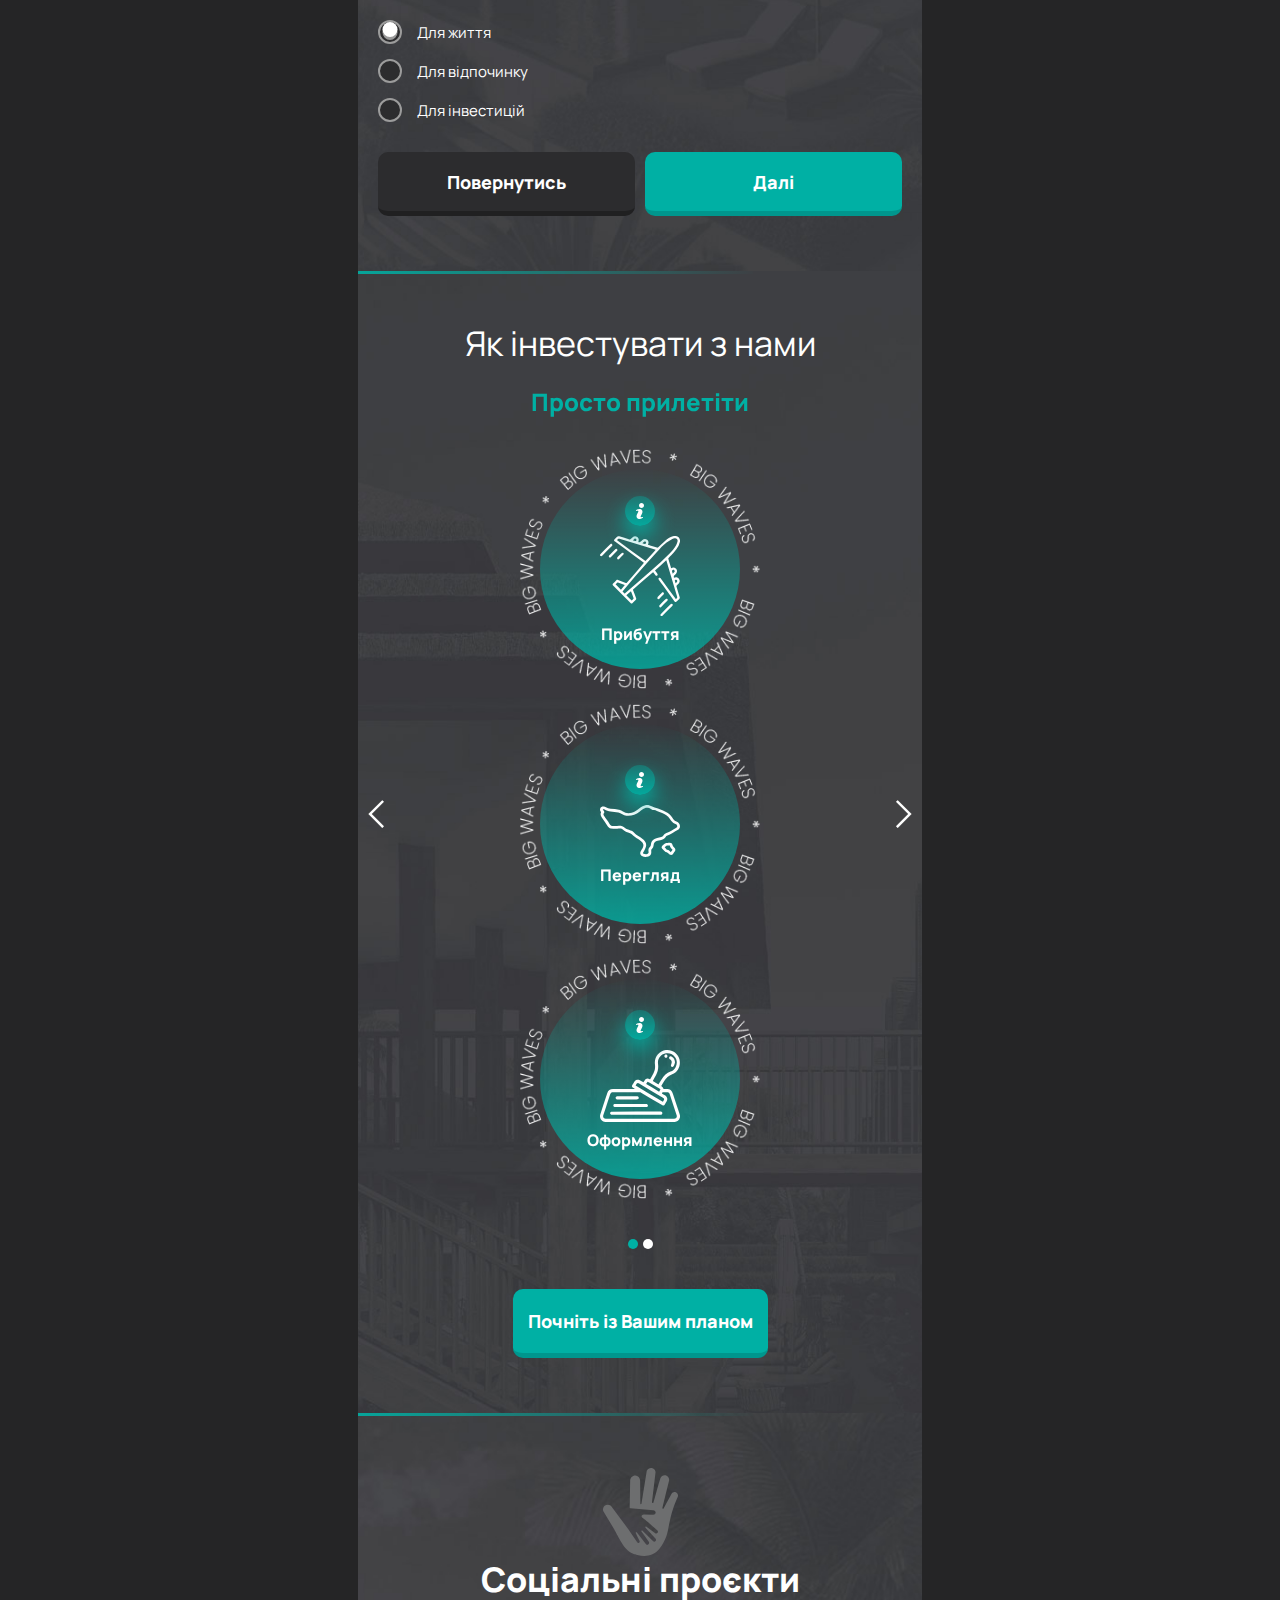
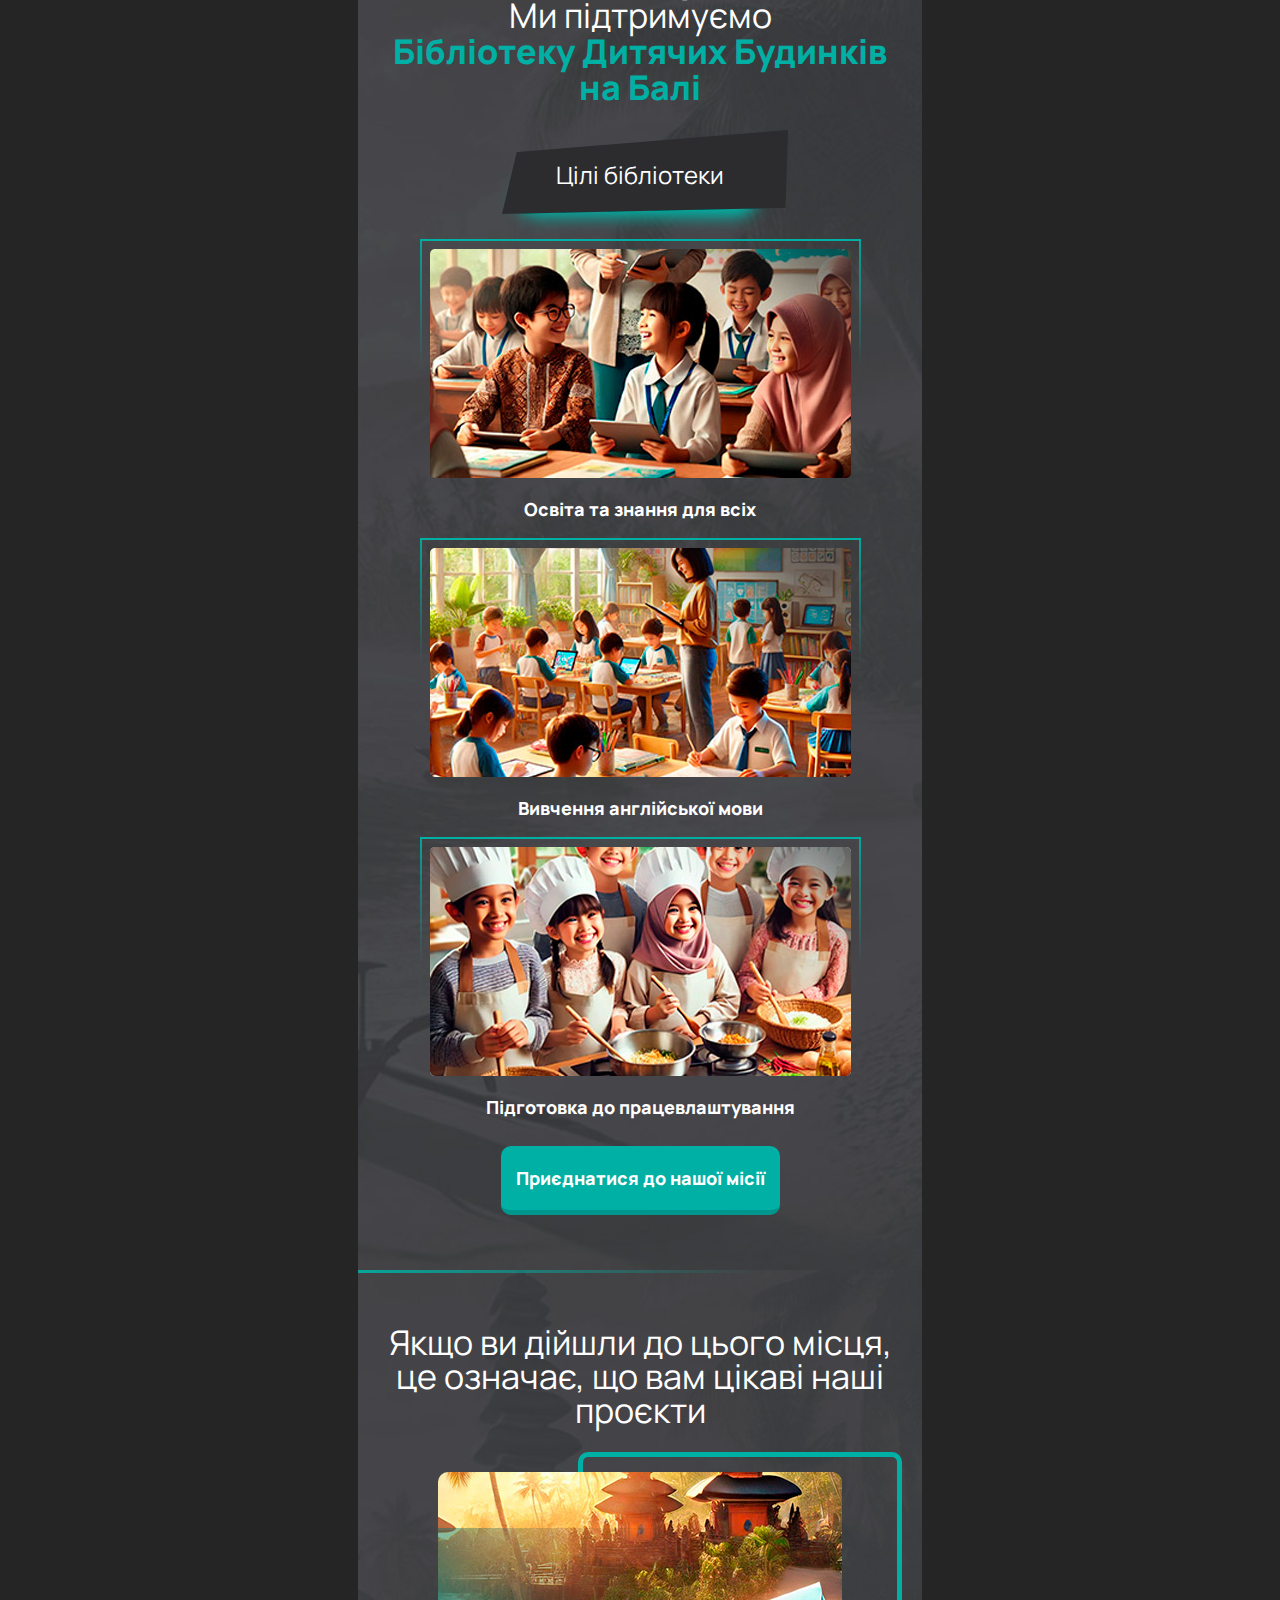
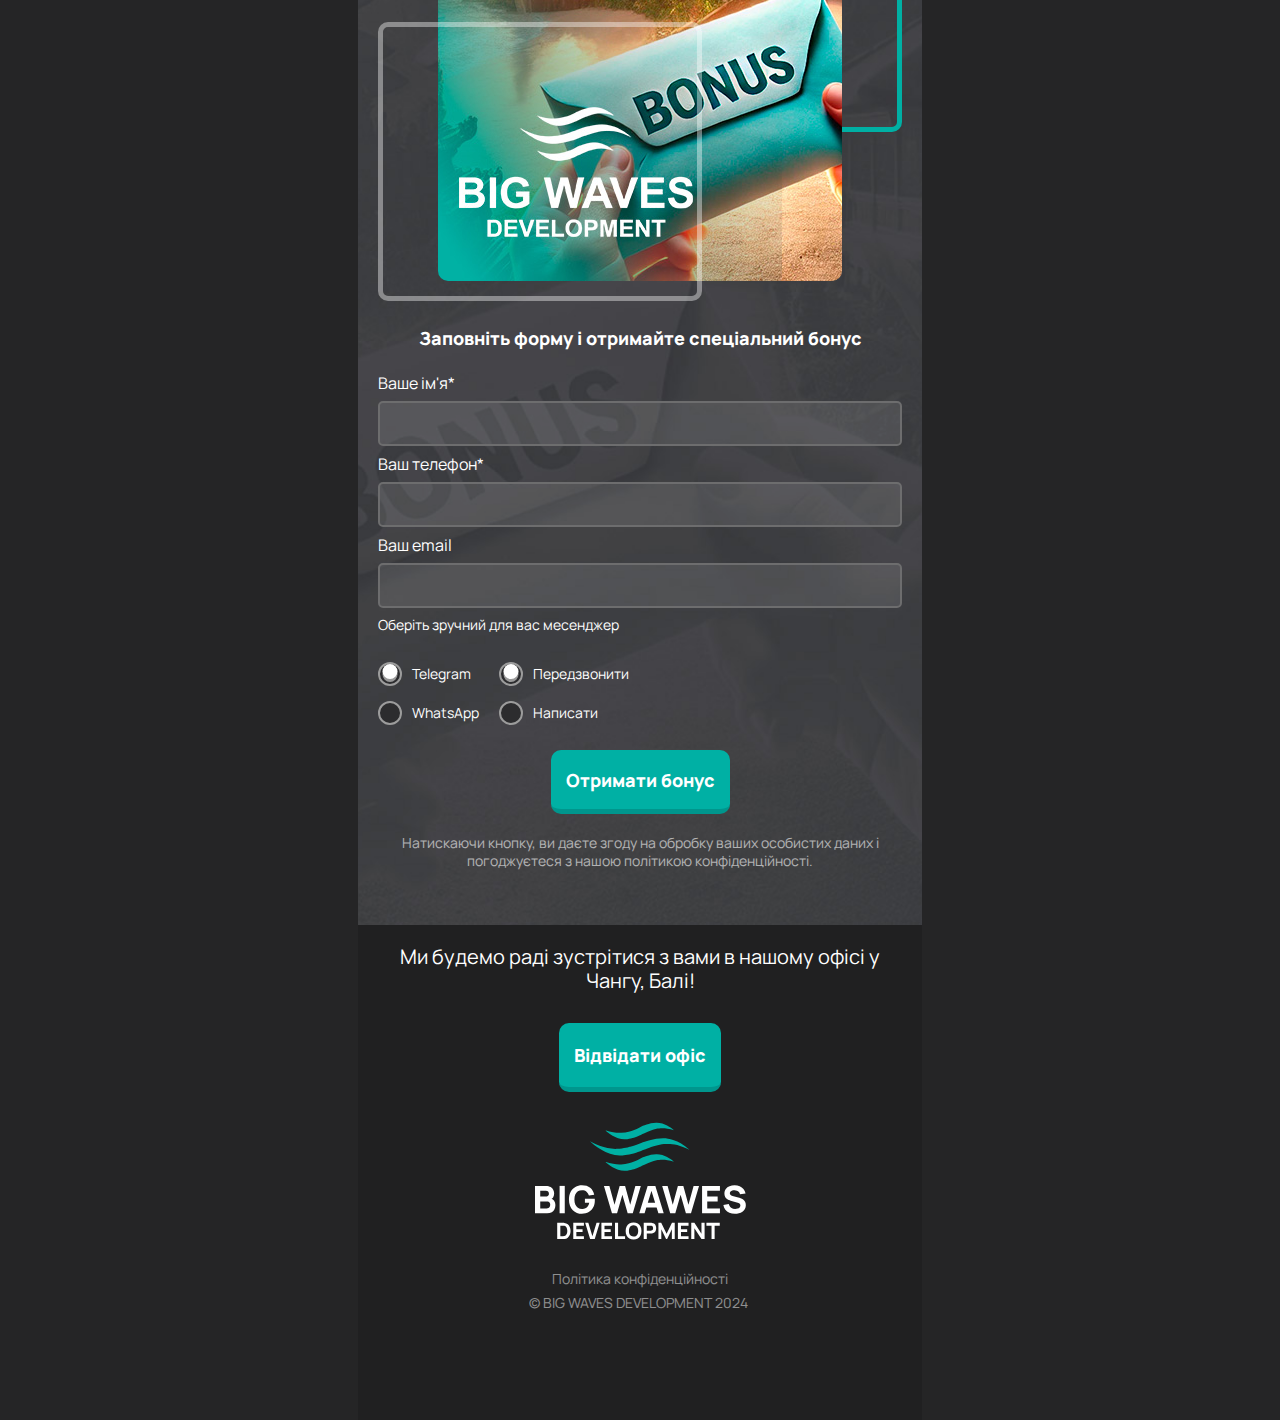
==== commit c51bfdc8: "Edit input code phone" ====
--- a/index.html
+++ b/index.html
@@ -35,22 +35,11 @@
 					<input type="text" name="headFormName" id="headFormName" required>
 				</label>
 
-				<div class="flexGroup">
-					<label for="headFormPCode">
+				<div>
+					<label for="sec10PCode" class="relLabel">
 						Ваш телефон*
-						<!-- <select name="headFormPCode" id="headFormPCode" class="countrySelect"></select> -->
-						<div class="custom-dropdown">
-							<div class="dropdown-selected">
-								<img class="selected-flag" src="" alt=""
-									style="width: 20px; height: 15px; margin-right: 10px; display: none;">
-								<span class="selected-text">Виберіть країну</span>
-							</div>
-							<div class="dropdown-options"></div>
-							<input type="hidden" name="selectedCountry[]" class="selectedCountry" value="">
-						</div>
-					</label>
-					<label for="headFormPhone">
-						<input type="text" name="headFormPhone" id="headFormPhone" required>
+						<input type="text" name="sec10Phone[]" class="sec10Phone" required autocomplete="off">
+						<div class="phoneSuggestions suggestions"></div>
 					</label>
 				</div>
 
@@ -108,21 +97,11 @@
 					<input type="text" name="aboutFormName" id="aboutFormName" required>
 				</label>
 
-				<div class="flexGroup">
-					<label for="aboutFormPCode">
+				<div>
+					<label for="sec10PCode" class="relLabel">
 						Ваш телефон*
-						<div class="custom-dropdown">
-							<div class="dropdown-selected">
-								<img class="selected-flag" src="" alt=""
-									style="width: 20px; height: 15px; margin-right: 10px; display: none;">
-								<span class="selected-text">Виберіть країну</span>
-							</div>
-							<div class="dropdown-options"></div>
-							<input type="hidden" name="selectedCountry[]" class="selectedCountry" value="">
-						</div>
-					</label>
-					<label for="aboutFormPhone">
-						<input type="text" name="aboutFormPhone" id="aboutFormPhone" required>
+						<input type="text" name="sec10Phone[]" class="sec10Phone" required autocomplete="off">
+						<div class="phoneSuggestions suggestions"></div>
 					</label>
 				</div>
 
@@ -182,21 +161,11 @@
 					<input type="text" name="whyBaliFormName" id="whyBaliFormName" required>
 				</label>
 
-				<div class="flexGroup">
-					<label for="whyBaliFormPCode">
+				<div>
+					<label for="sec10PCode" class="relLabel">
 						Ваш телефон*
-						<div class="custom-dropdown">
-							<div class="dropdown-selected">
-								<img class="selected-flag" src="" alt=""
-									style="width: 20px; height: 15px; margin-right: 10px; display: none;">
-								<span class="selected-text">Виберіть країну</span>
-							</div>
-							<div class="dropdown-options"></div>
-							<input type="hidden" name="selectedCountry[]" class="selectedCountry" value="">
-						</div>
-					</label>
-					<label for="whyBaliFormPhone">
-						<input type="text" name="whyBaliFormPhone" id="whyBaliFormPhone" required>
+						<input type="text" name="sec10Phone[]" class="sec10Phone" required autocomplete="off">
+						<div class="phoneSuggestions suggestions"></div>
 					</label>
 				</div>
 
@@ -256,21 +225,11 @@
 					<input type="text" name="mainReasonsFormName" id="mainReasonsFormName" required>
 				</label>
 
-				<div class="flexGroup">
-					<label for="mainReasonsFormPCode">
+				<div>
+					<label for="sec10PCode" class="relLabel">
 						Ваш телефон*
-						<div class="custom-dropdown">
-							<div class="dropdown-selected">
-								<img class="selected-flag" src="" alt=""
-									style="width: 20px; height: 15px; margin-right: 10px; display: none;">
-								<span class="selected-text">Виберіть країну</span>
-							</div>
-							<div class="dropdown-options"></div>
-							<input type="hidden" name="selectedCountry[]" class="selectedCountry" value="">
-						</div>
-					</label>
-					<label for="mainReasonsFormPhone">
-						<input type="text" name="mainReasonsFormPhone" id="mainReasonsFormPhone" required>
+						<input type="text" name="sec10Phone[]" class="sec10Phone" required autocomplete="off">
+						<div class="phoneSuggestions suggestions"></div>
 					</label>
 				</div>
 
@@ -332,21 +291,11 @@
 					<input type="text" name="investWithUsFormName" id="investWithUsFormName" required>
 				</label>
 
-				<div class="flexGroup">
-					<label for="investWithUsFormPCode">
+				<div>
+					<label for="sec10PCode" class="relLabel">
 						Ваш телефон*
-						<div class="custom-dropdown">
-							<div class="dropdown-selected">
-								<img class="selected-flag" src="" alt=""
-									style="width: 20px; height: 15px; margin-right: 10px; display: none;">
-								<span class="selected-text">Виберіть країну</span>
-							</div>
-							<div class="dropdown-options"></div>
-							<input type="hidden" name="selectedCountry[]" class="selectedCountry" value="">
-						</div>
-					</label>
-					<label for="investWithUsFormPhone">
-						<input type="text" name="investWithUsFormPhone" id="investWithUsFormPhone" required>
+						<input type="text" name="sec10Phone[]" class="sec10Phone" required autocomplete="off">
+						<div class="phoneSuggestions suggestions"></div>
 					</label>
 				</div>
 
@@ -409,21 +358,11 @@
 					<input type="text" name="visitOfficeFormName" id="visitOfficeFormName" required>
 				</label>
 
-				<div class="flexGroup">
-					<label for="visitOfficeFormPCode">
+				<div>
+					<label for="sec10PCode" class="relLabel">
 						Ваш телефон*
-						<div class="custom-dropdown">
-							<div class="dropdown-selected">
-								<img class="selected-flag" src="" alt=""
-									style="width: 20px; height: 15px; margin-right: 10px; display: none;">
-								<span class="selected-text">Виберіть країну</span>
-							</div>
-							<div class="dropdown-options"></div>
-							<input type="hidden" name="selectedCountry[]" class="selectedCountry" value="">
-						</div>
-					</label>
-					<label for="visitOfficeFormPhone">
-						<input type="text" name="visitOfficeFormPhone" id="visitOfficeFormPhone" required>
+						<input type="text" name="sec10Phone[]" class="sec10Phone" required autocomplete="off">
+						<div class="phoneSuggestions suggestions"></div>
 					</label>
 				</div>
 
@@ -482,7 +421,7 @@
 				<div class="navRight">
 					<div class="navLang">
 						<button type="button" class="navLang">
-							<span>UA <img src="img/ar.png?v=1.0.1" alt="Ar"></span>
+							<span>UA <img src="img/arrow-bot.svg" alt="Ar"></span>
 						</button>
 					</div>
 					<div class="navMedia">
@@ -727,21 +666,11 @@
 							<input type="text" name="calcFormName" id="calcFormName" required>
 						</label>
 
-						<div class="flexGroup">
-							<label for="calcFormPCode">
+						<div>
+							<label for="sec10PCode" class="relLabel">
 								Ваш телефон*
-								<div class="custom-dropdown">
-									<div class="dropdown-selected">
-										<img class="selected-flag" src="" alt=""
-											style="width: 20px; height: 15px; margin-right: 10px; display: none;">
-										<span class="selected-text">Виберіть країну</span>
-									</div>
-									<div class="dropdown-options"></div>
-									<input type="hidden" name="selectedCountry[]" class="selectedCountry" value="">
-								</div>
-							</label>
-							<label for="calcFormPhone">
-								<input type="text" name="calcFormPhone" id="calcFormPhone" required>
+								<input type="text" name="sec10Phone[]" class="sec10Phone" required autocomplete="off">
+								<div class="phoneSuggestions suggestions"></div>
 							</label>
 						</div>
 
@@ -938,22 +867,12 @@
 										<input type="text" name="persOfferName" id="persOfferName" required>
 									</label>
 
-									<div class="flexGroup">
-										<label for="persOfferPCode">
+									<div>
+										<label for="sec10PCode" class="relLabel">
 											Ваш телефон*
-											<div class="custom-dropdown">
-												<div class="dropdown-selected">
-													<img class="selected-flag" src="" alt=""
-														style="width: 20px; height: 15px; margin-right: 10px; display: none;">
-													<span class="selected-text">Виберіть країну</span>
-												</div>
-												<div class="dropdown-options"></div>
-												<input type="hidden" name="selectedCountry[]" class="selectedCountry"
-													value="">
-											</div>
-										</label>
-										<label for="persOfferPhone">
-											<input type="text" name="persOfferPhone" id="persOfferPhone" required>
+											<input type="text" name="sec10Phone[]" class="sec10Phone" required
+												autocomplete="off">
+											<div class="phoneSuggestions suggestions"></div>
 										</label>
 									</div>
 
@@ -1497,22 +1416,12 @@
 												<input type="text" name="qizName" id="qizName" required>
 											</label>
 
-											<div class="flexGroup">
-												<label for="qizPCode">
+											<div>
+												<label for="sec10PCode" class="relLabel">
 													Ваш телефон*
-													<div class="custom-dropdown">
-														<div class="dropdown-selected">
-															<img class="selected-flag" src="" alt=""
-																style="width: 20px; height: 15px; margin-right: 10px; display: none;">
-															<span class="selected-text">Виберіть країну</span>
-														</div>
-														<div class="dropdown-options"></div>
-														<input type="hidden" name="selectedCountry[]"
-															class="selectedCountry" value="">
-													</div>
-												</label>
-												<label for="qizPhone">
-													<input type="text" name="qizPhone" id="qizPhone" required>
+													<input type="text" name="sec10Phone[]" class="sec10Phone" required
+														autocomplete="off">
+													<div class="phoneSuggestions suggestions"></div>
 												</label>
 											</div>
 
@@ -1750,21 +1659,11 @@
 							<input type="text" name="sec10Name" id="sec10Name" required>
 						</label>
 
-						<div class="flexGroup">
-							<label for="sec10PCode">
+						<div>
+							<label for="sec10PCode" class="relLabel">
 								Ваш телефон*
-								<div class="custom-dropdown">
-									<div class="dropdown-selected">
-										<img class="selected-flag" src="" alt=""
-											style="width: 20px; height: 15px; margin-right: 10px; display: none;">
-										<span class="selected-text">Виберіть країну</span>
-									</div>
-									<div class="dropdown-options"></div>
-									<input type="hidden" name="selectedCountry[]" class="selectedCountry" value="">
-								</div>
-							</label>
-							<label for="sec10Phone">
-								<input type="text" name="sec10Phone" id="sec10Phone" required>
+								<input type="text" name="sec10Phone[]" class="sec10Phone" required autocomplete="off">
+								<div class="phoneSuggestions suggestions"></div>
 							</label>
 						</div>
 
--- a/css/style.css
+++ b/css/style.css
@@ -567,6 +567,11 @@
     background-size: cover;
 }
 
+.secPageNews {
+    background: url(../img/news-bg.jpg) top center no-repeat;
+    background-size: cover;
+}
+
 .secMainTarget {
     background: #3F4042;
 }
@@ -2978,4 +2983,147 @@
 
 .blockHowToTetTtartWr {
     margin-top: 30px;
+}
+
+.newsWr {
+    margin-top: 35px;
+}
+
+.newsPic {
+    position: relative;
+}
+
+.newsPic img {
+    border-radius: 10px;
+}
+
+.newsPub {
+    position: absolute;
+    bottom: 0;
+    right: 0;
+    z-index: 3;
+    background: rgba(0, 0, 0, 0.6);
+    padding: 10px 25px;
+    font-size: 14px;
+    border-radius: 0 0 10px 0;
+}
+
+.newsWr {
+    display: flex;
+    gap: 20px;
+    flex-direction: column;
+}
+
+.news {
+    display: flex;
+    gap: 10px;
+    flex-direction: column;
+    border: 1px solid #4D4D4D;
+    padding: 10px;
+    border-radius: 10px;
+}
+
+.news.active {
+    background: #4D4D4D;
+}
+
+.newsTitle {
+    line-height: 24px;
+    font-size: 20px;
+    font-weight: 800;
+}
+
+.newsDesc {
+    line-height: 24px;
+    font-size: 16px;
+    margin-bottom: 15px;
+}
+
+.contWr {
+    display: flex;
+    flex-direction: column;
+    gap: 25px;
+    line-height: 24px;
+}
+
+.contTitle {
+    font-weight: 800;
+    font-size: 20px;
+    color: #00B0A4;
+}
+
+.contInfo {
+    display: flex;
+    gap: 15px;
+}
+
+.contInfo img {
+    width: 30px;
+}
+
+.contTel,
+.contTg {
+    font-weight: 800;
+    font-size: 26px;
+}
+
+.contInfo a {
+    text-decoration: none;
+    color: #fff;
+}
+
+.secPageContacts {
+    background: url(../img/contacts.jpg) top center no-repeat;
+    background-size: cover;
+}
+
+.pagination {
+    margin-top: 25px;
+    display: flex;
+    flex-wrap: wrap;
+    gap: 10px;
+    justify-content: center;
+}
+
+.pagination span,
+.pagination a {
+    background: #1F1F1F;
+    text-decoration: none;
+    color: #fff;
+    border-radius: 5px;
+    font-size: 14px;
+    padding: 10px 15px;
+}
+
+.pagination span {
+    box-shadow: 0 0 0 2px #00B0A4;
+}
+
+.navLang span img {
+    width: 7px;
+}
+
+.suggestions {
+    position: absolute;
+    background: #202021;
+    max-height: 200px;
+    overflow-y: auto;
+    z-index: 1000;
+    display: none;
+    top: 72px;
+    color: #fff;
+    border-radius: 0 0 10px 10px;
+}
+
+.suggestions div {
+    padding: 8px;
+    cursor: pointer;
+}
+
+.suggestions div:hover {
+    background-color: #f0f0f0;
+}
+
+.relLabel {
+    position: relative;
 }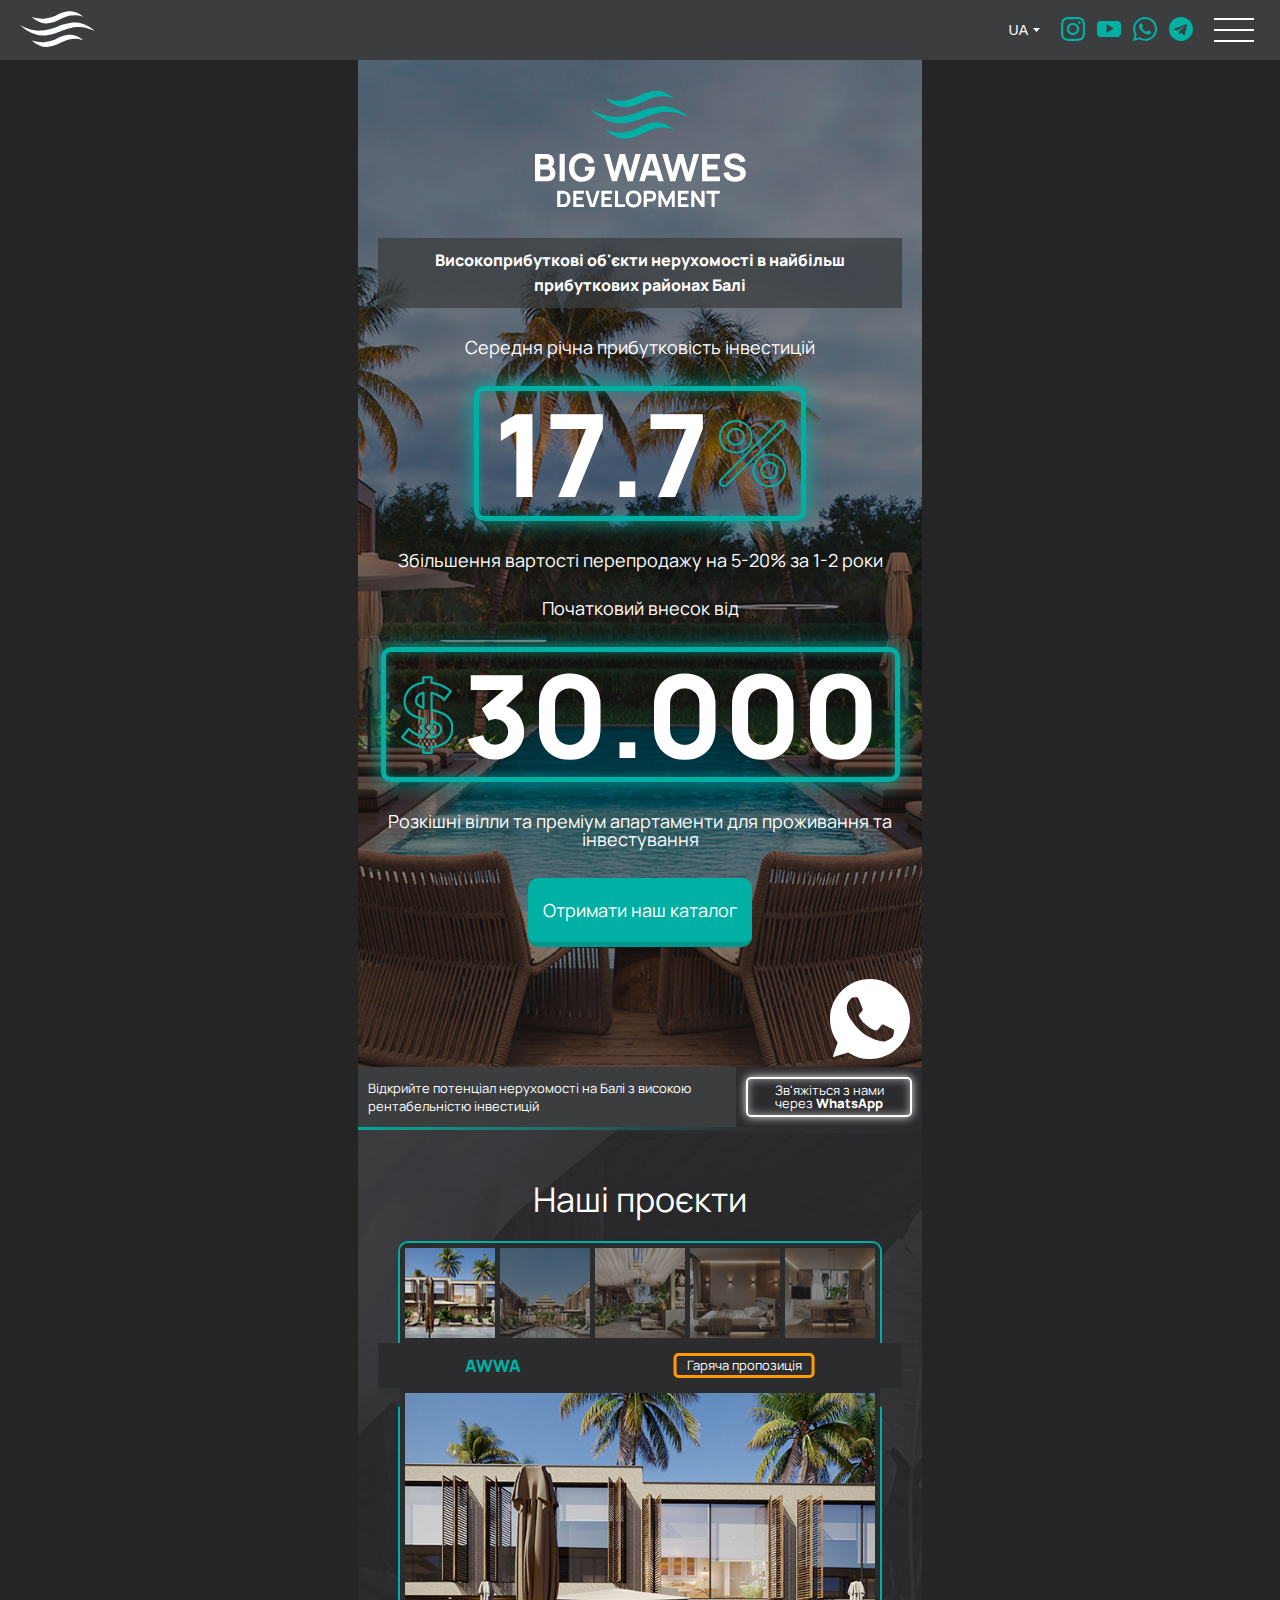
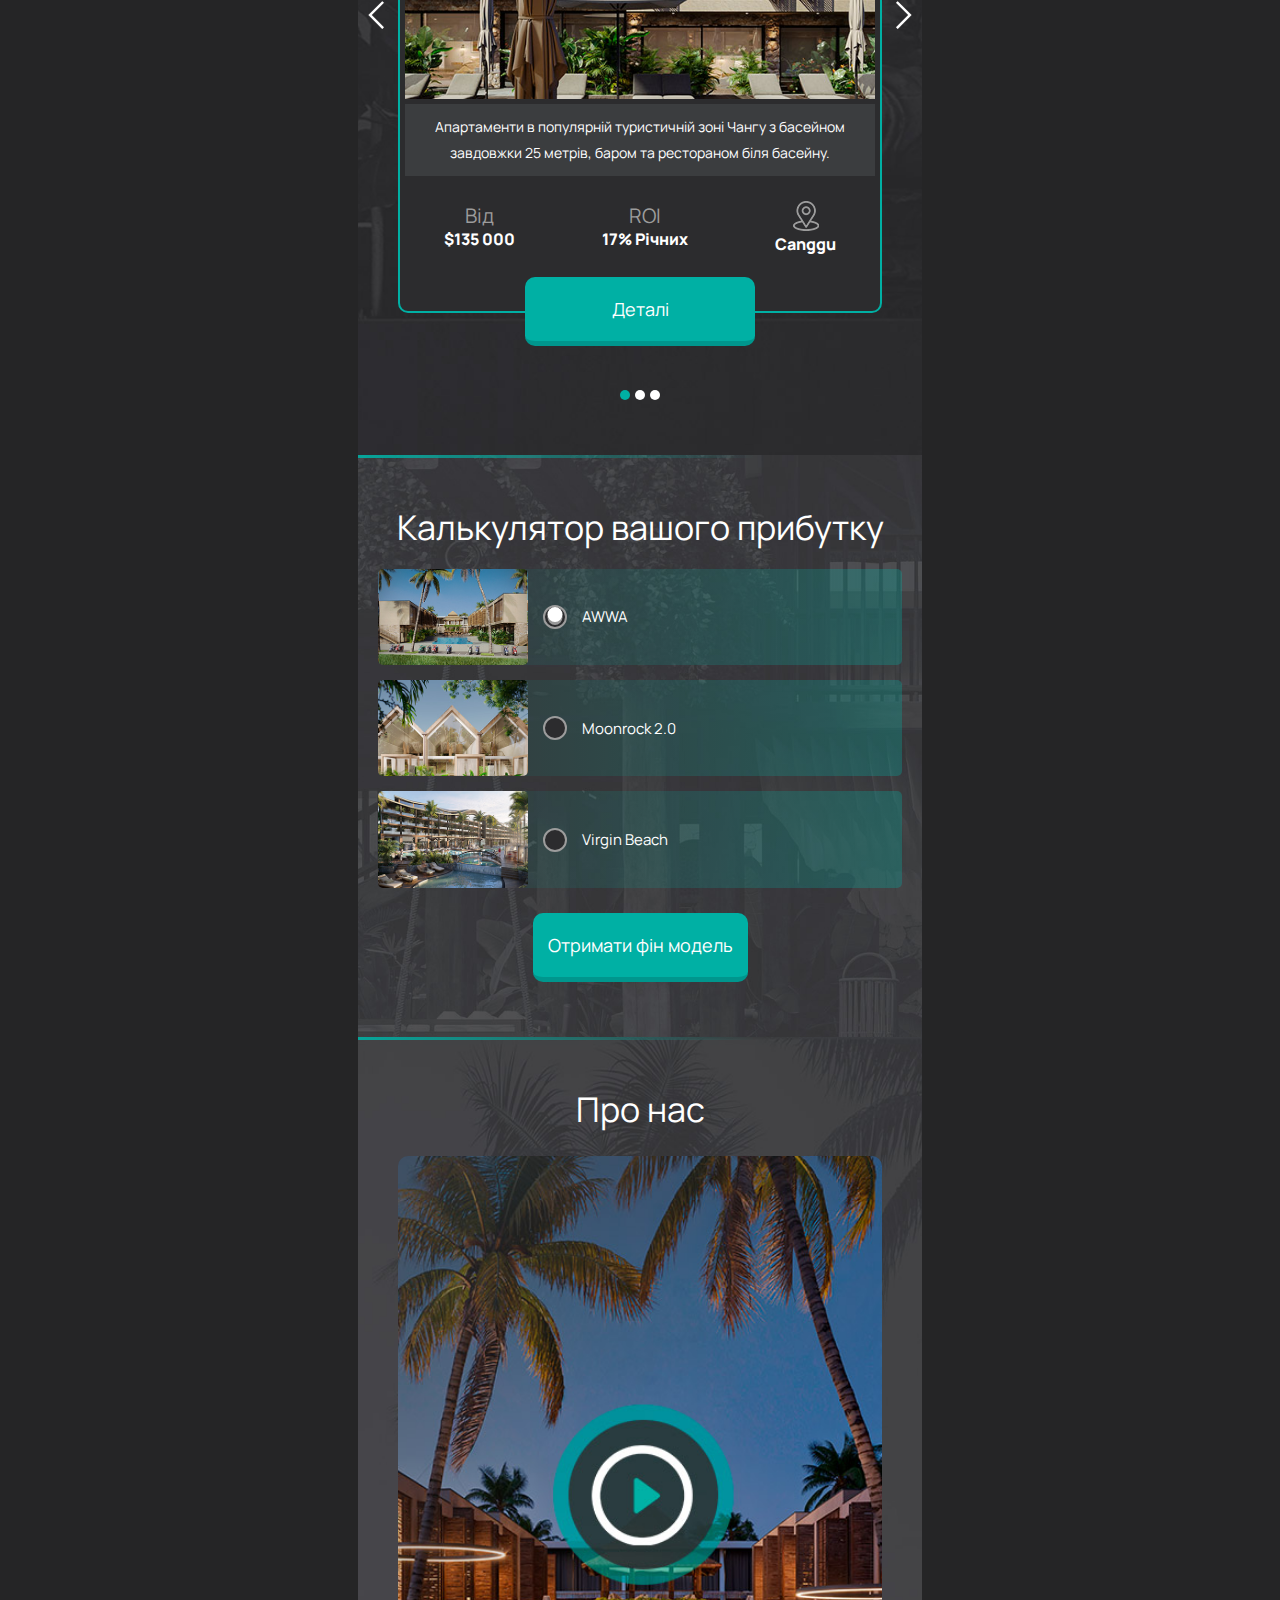
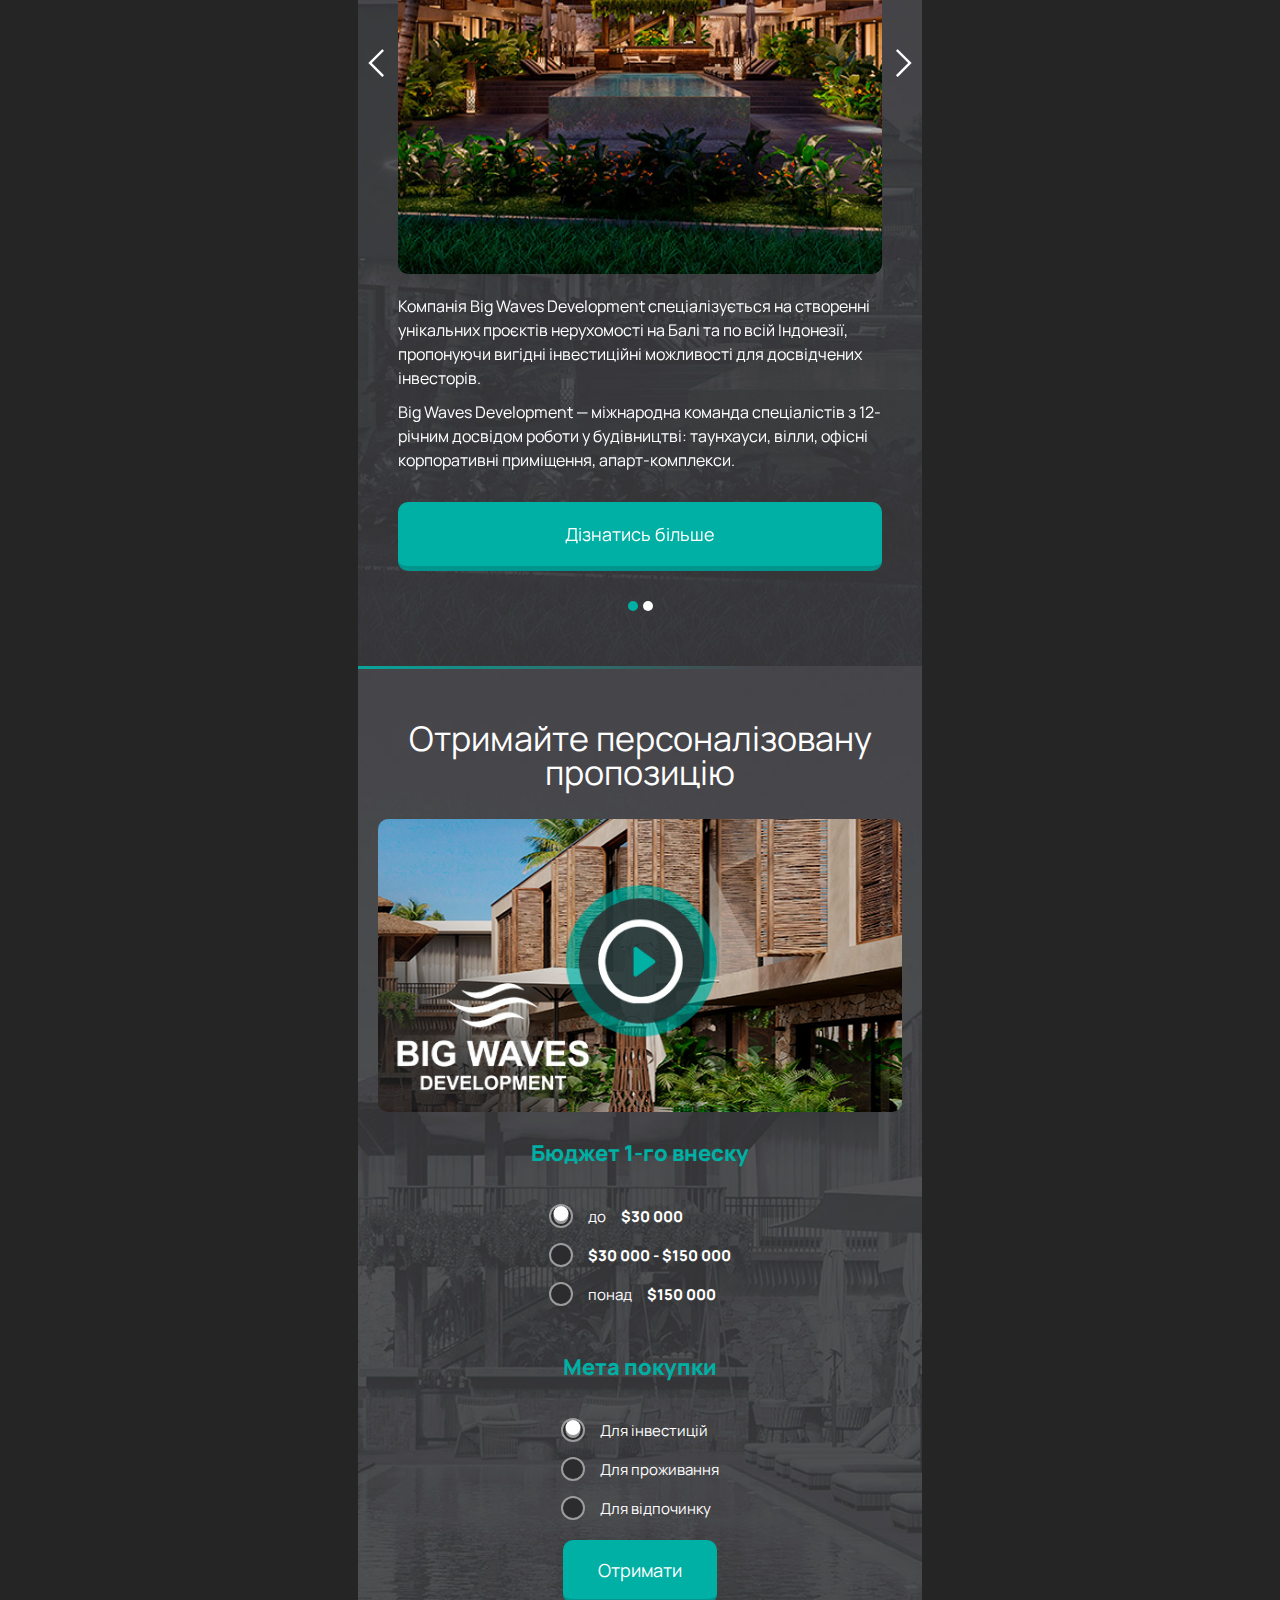
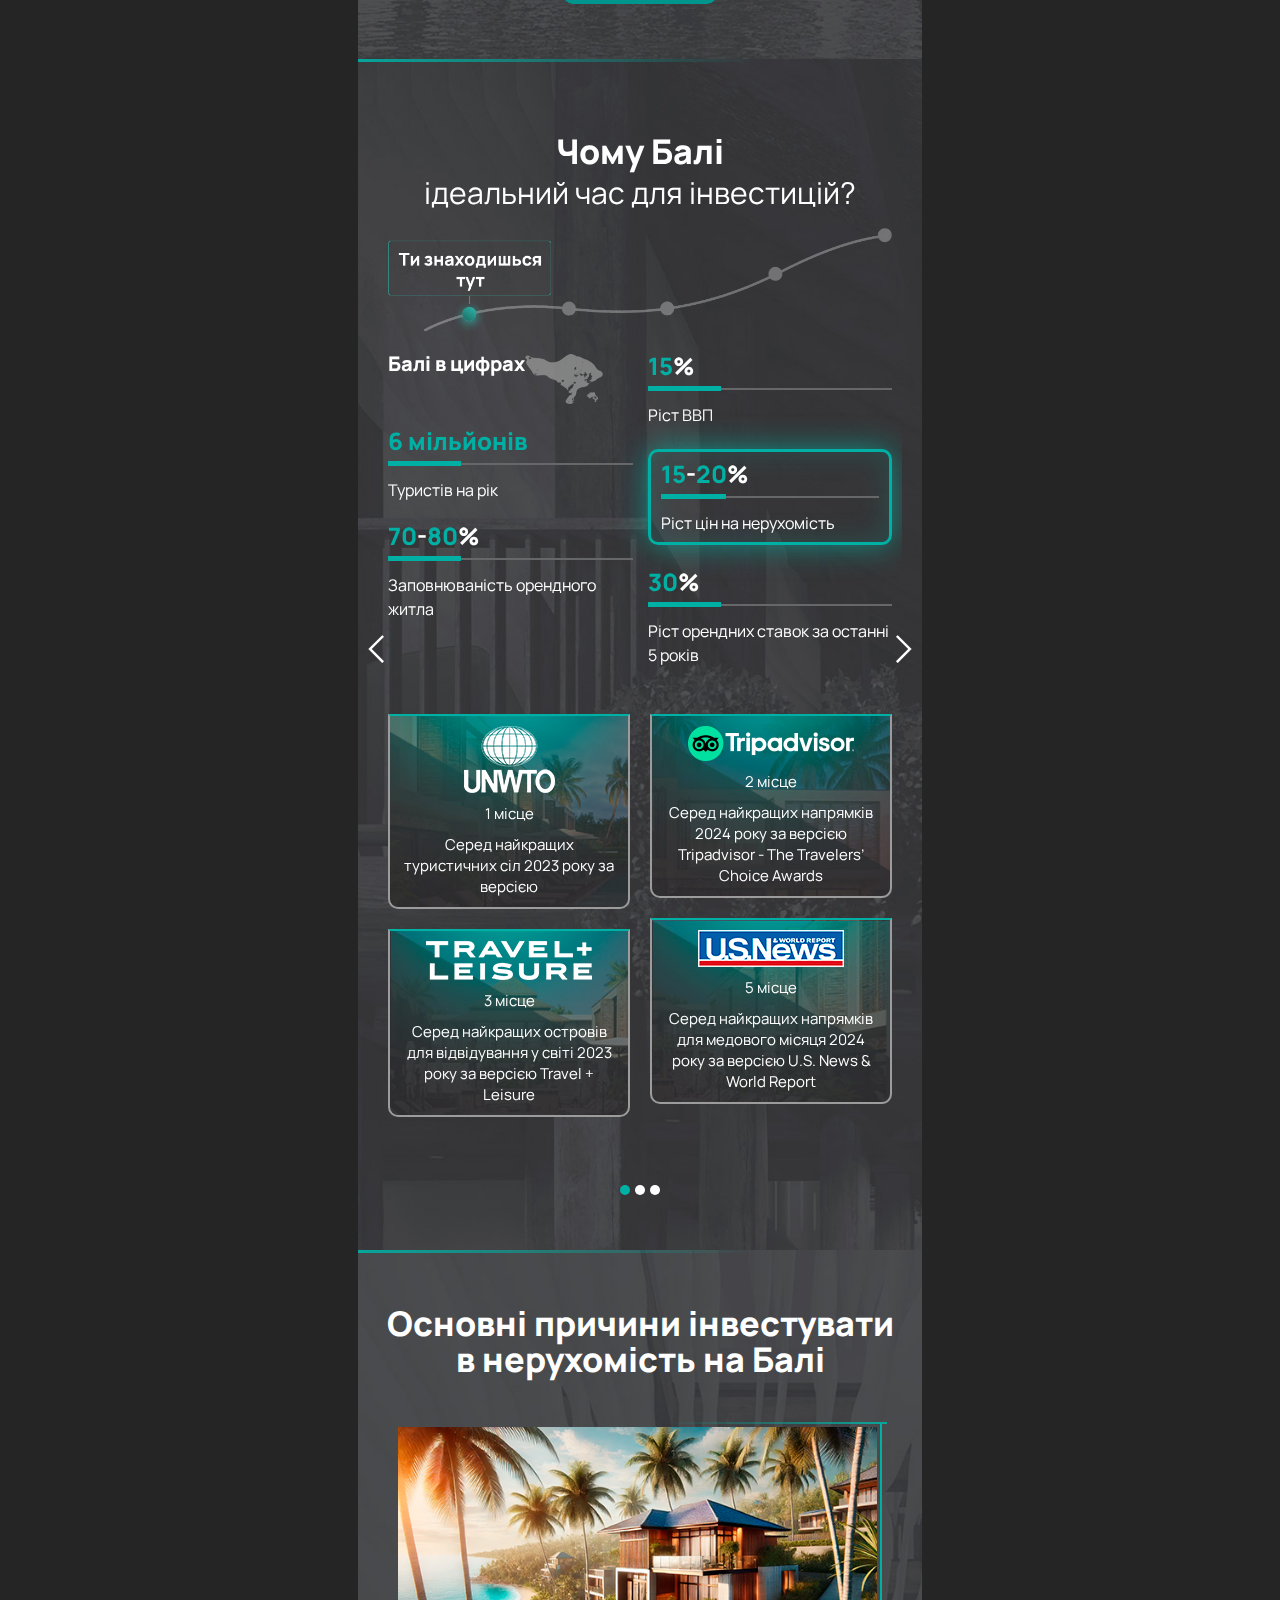
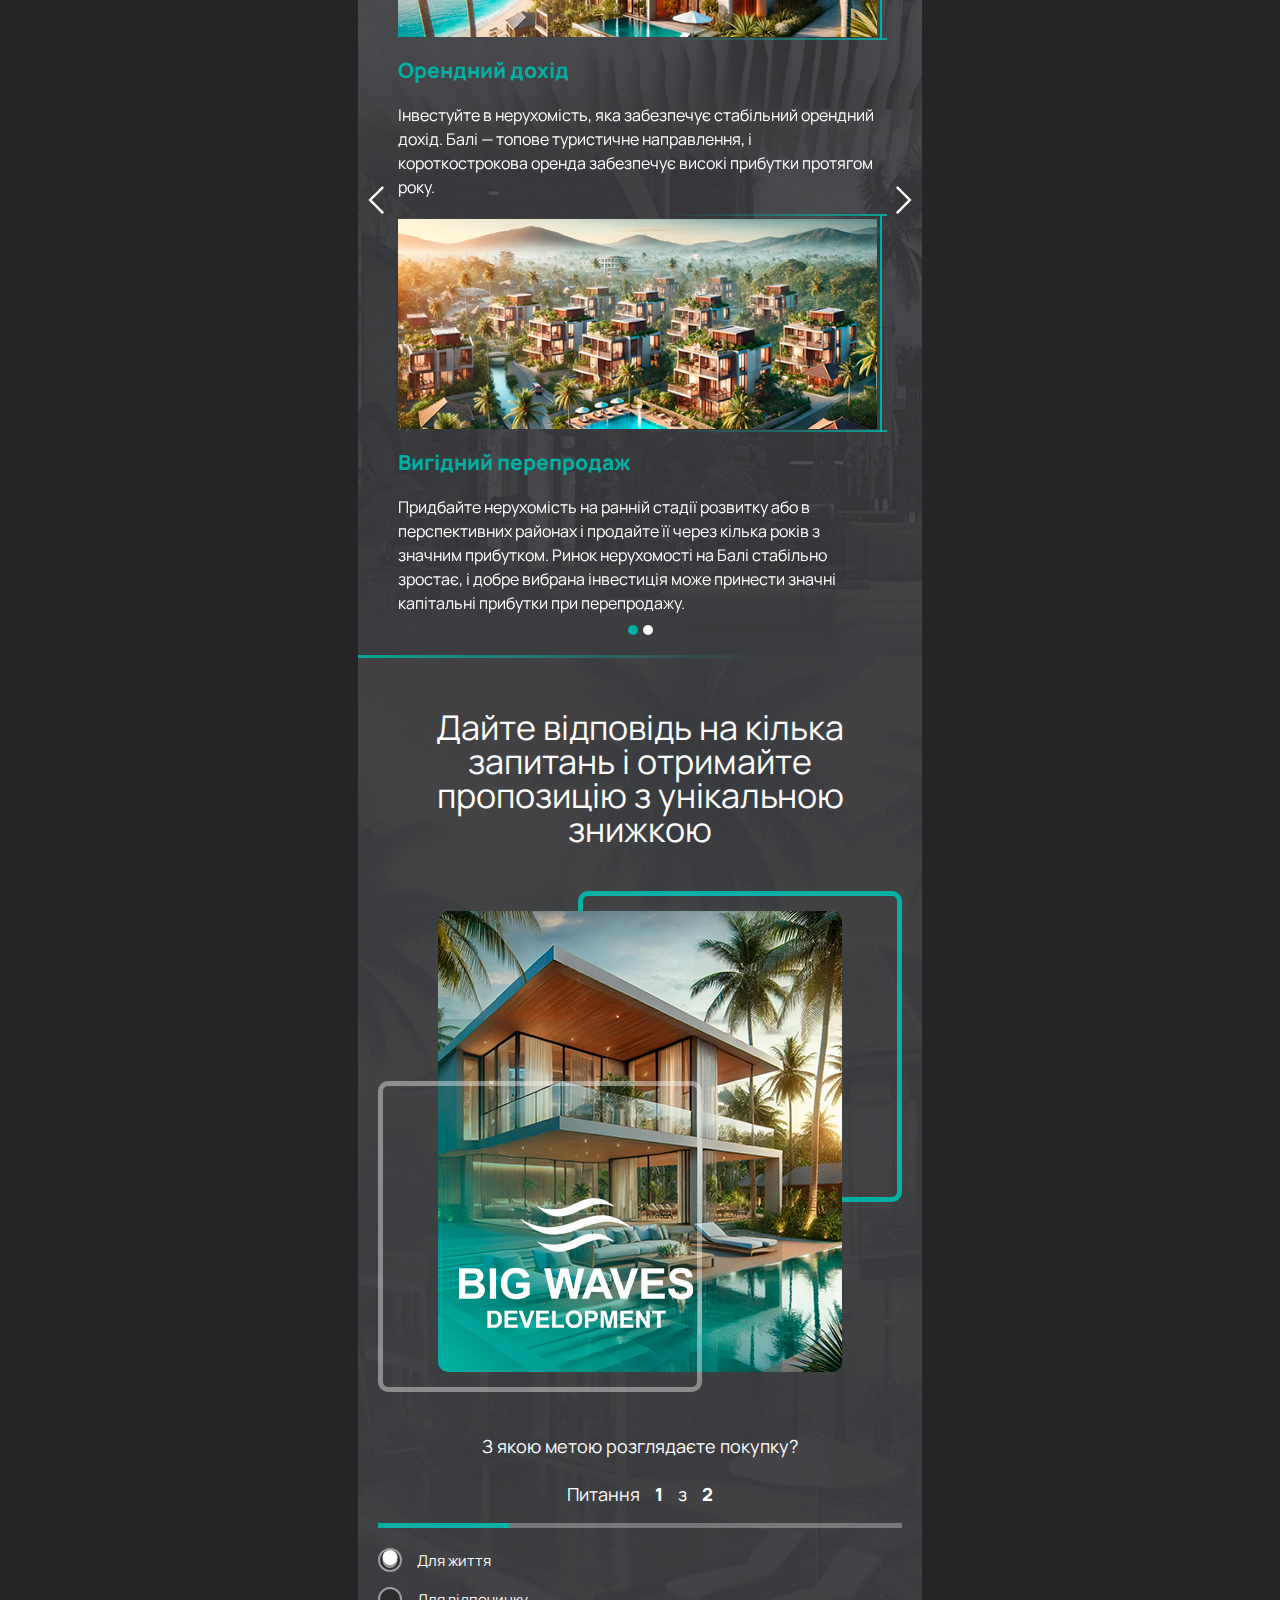
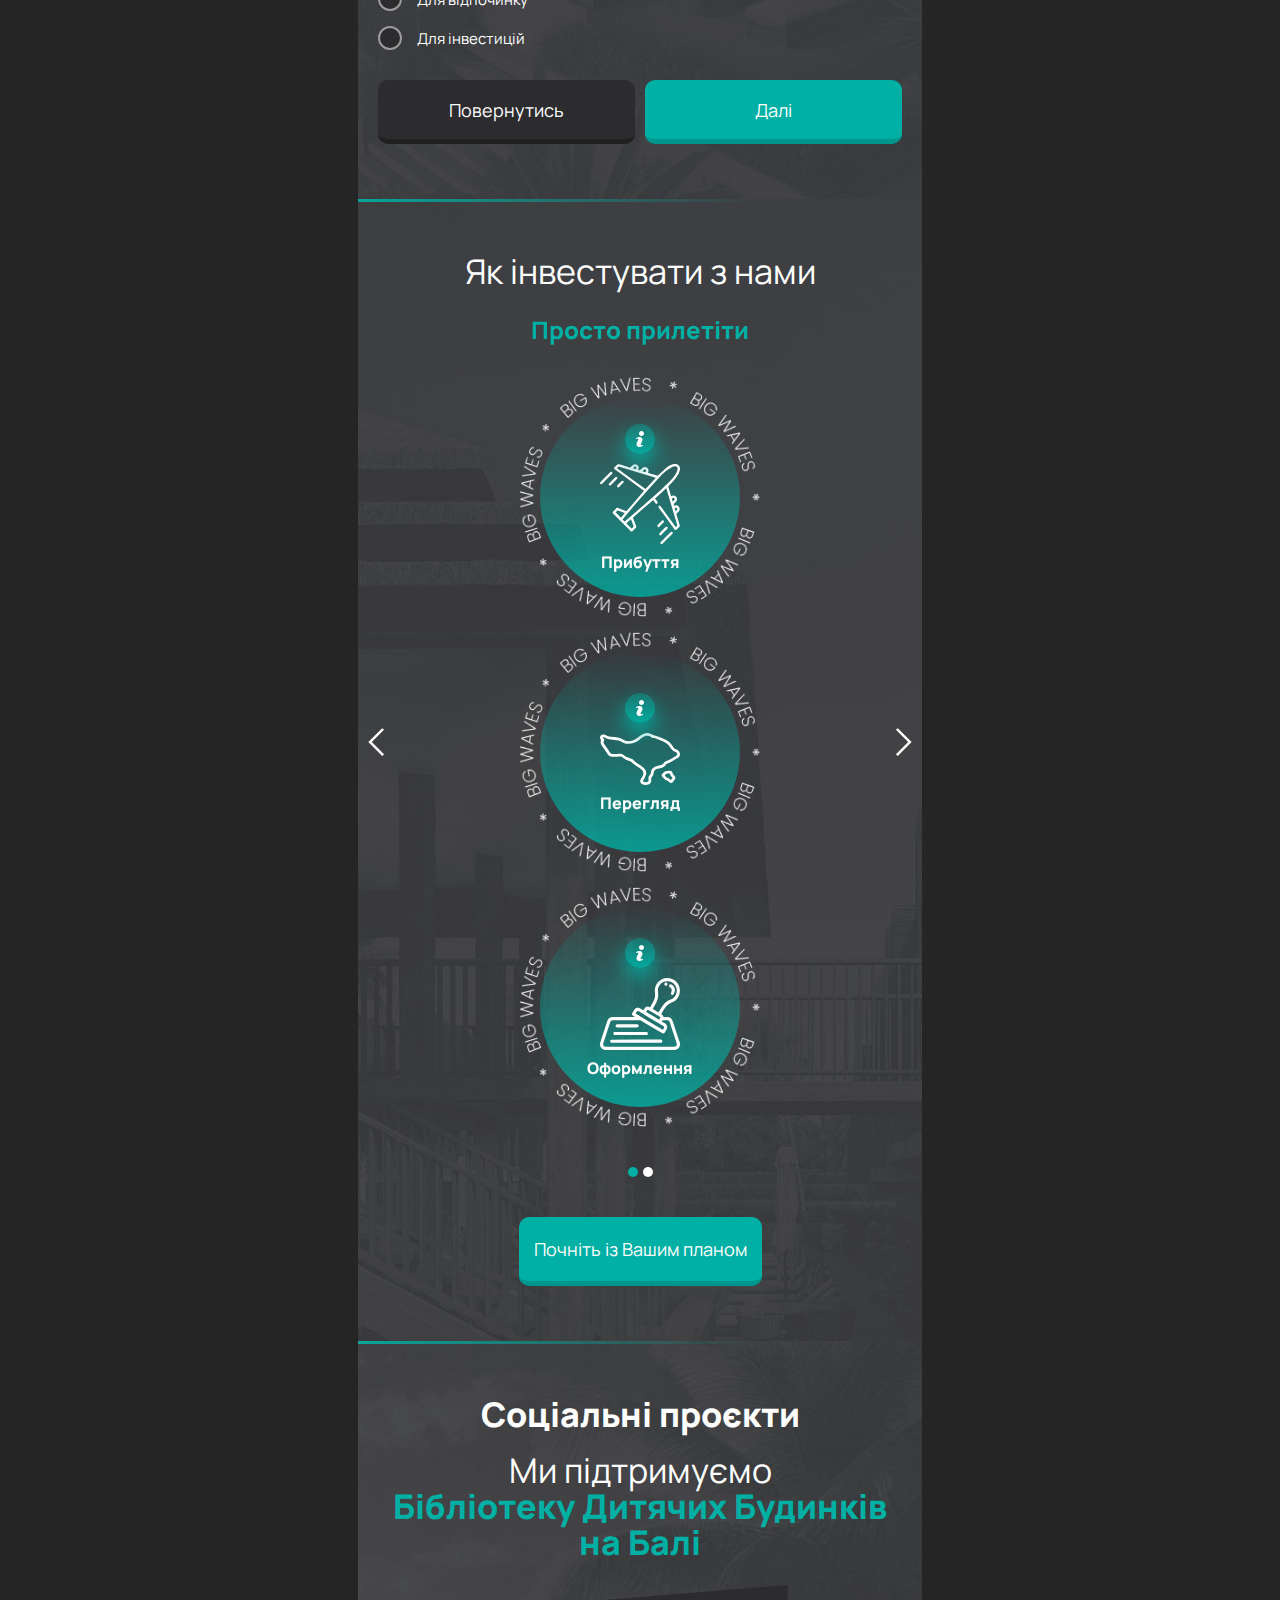
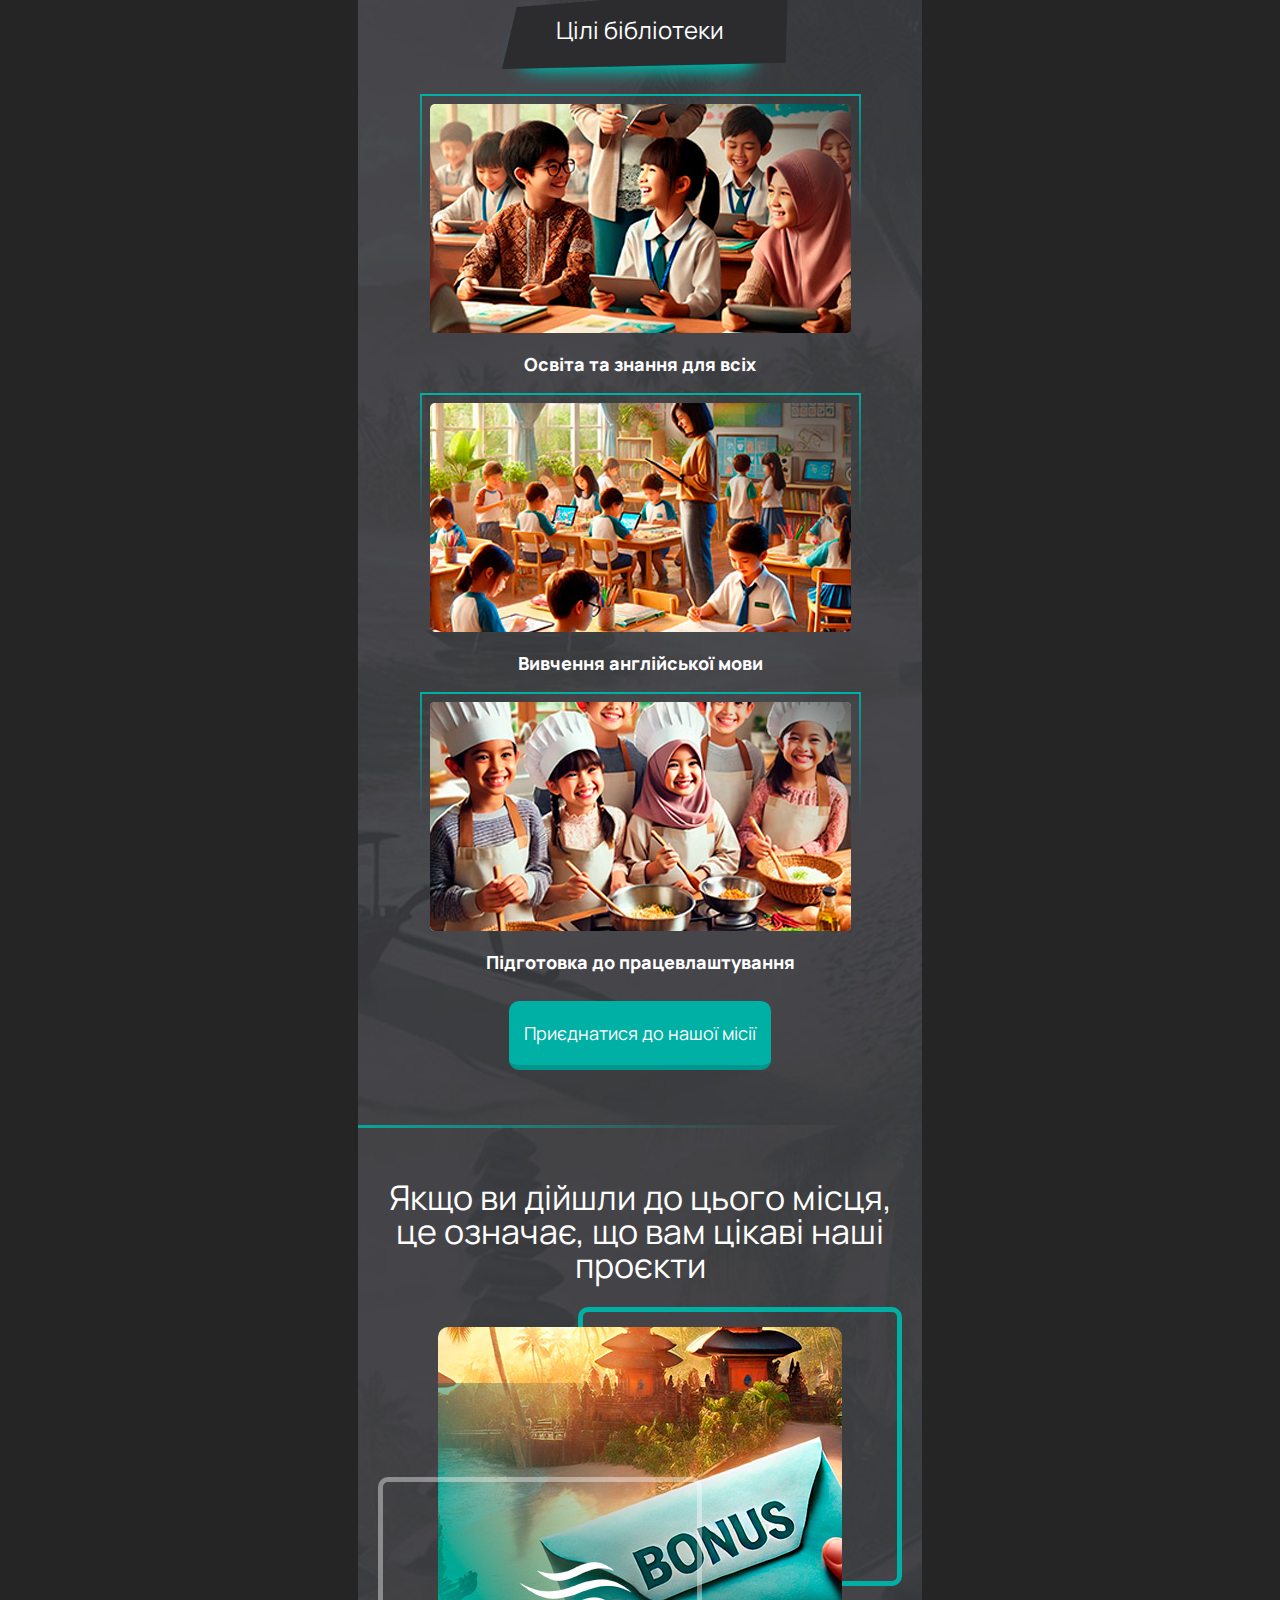
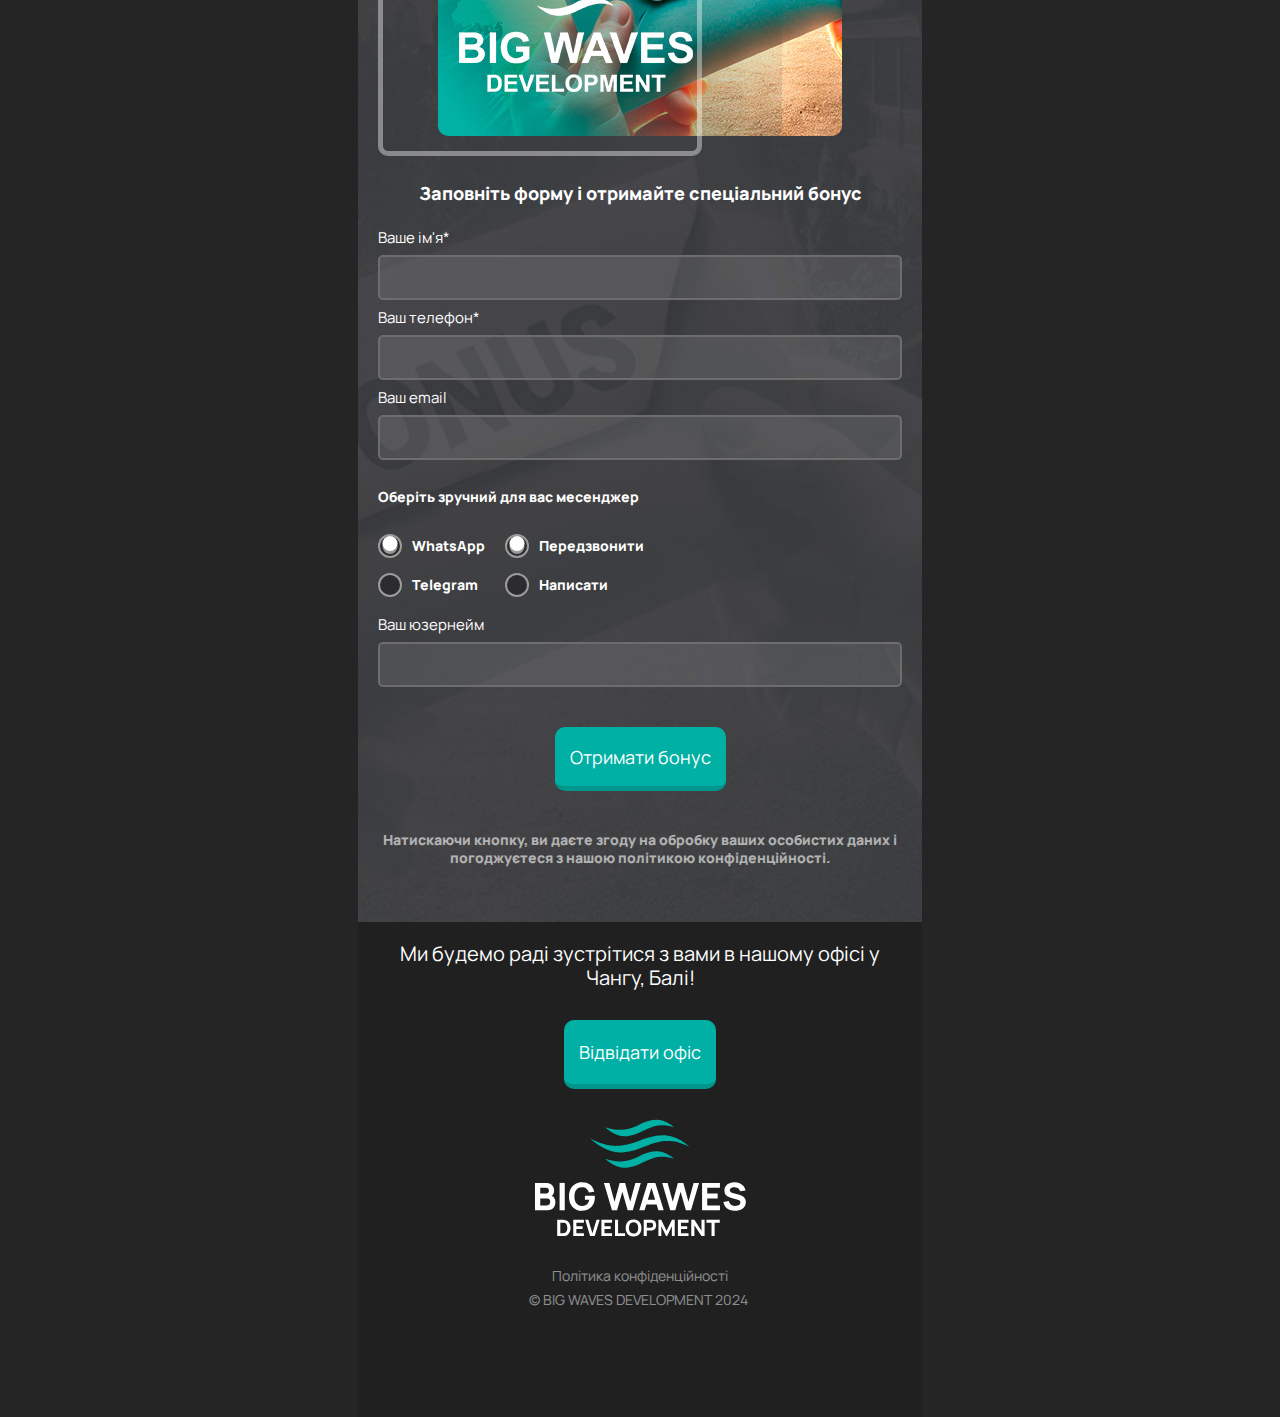
==== commit 2f4cd219: "edits site" ====
--- a/index.html
+++ b/index.html
@@ -52,15 +52,15 @@
 
 				<div class="formGroup">
 					<div class="formGroupWr">
+						<label for="headFormMediaWApp" class="formGroupLb">
+							<input type="radio" name="sheadFormMedia" value="WhatsApp" id="headFormMediaWApp" checked>
+							<span class="formGroupOw"></span>
+							<i>WhatsApp</i>
+						</label>
 						<label for="headFormMediaTg" class="formGroupLb">
-							<input type="radio" name="sheadFormMedia" value="Telegram" id="headFormMediaTg" checked>
+							<input type="radio" name="sheadFormMedia" value="Telegram" id="headFormMediaTg">
 							<span class="formGroupOw"></span>
 							<i>Telegram</i>
-						</label>
-						<label for="headFormMediaWApp" class="formGroupLb">
-							<input type="radio" name="sheadFormMedia" value="WhatsApp" id="headFormMediaWApp">
-							<span class="formGroupOw"></span>
-							<i>WhatsApp</i>
 						</label>
 					</div>
 					<div class="formGroupWr">
@@ -76,6 +76,10 @@
 						</label>
 					</div>
 				</div>
+				<label for="formUserName" class="formGroupLb formGroupLb2">
+					Ваш юзернейм
+					<input type="text" name="formUserName" value="" id="formUserName">
+				</label>
 				<div class="flexCenter">
 					<button type="submit" name="headFormBtn" class="btn btn_gr">Отримати бонус</button>
 				</div>
@@ -115,16 +119,17 @@
 
 				<div class="formGroup">
 					<div class="formGroupWr">
+						<label for="aboutFormMediaWApp" class="formGroupLb">
+							<input type="radio" name="aboutFormMedia" value="WhatsApp" id="aboutFormMediaWApp" checked>
+							<span class="formGroupOw"></span>
+							<i>WhatsApp</i>
+						</label>
 						<label for="aboutFormMediaTg" class="formGroupLb">
-							<input type="radio" name="aboutFormMedia" value="Telegram" id="aboutFormMediaTg" checked>
+							<input type="radio" name="aboutFormMedia" value="Telegram" id="aboutFormMediaTg">
 							<span class="formGroupOw"></span>
 							<i>Telegram</i>
 						</label>
-						<label for="aboutFormMediaWApp" class="formGroupLb">
-							<input type="radio" name="aboutFormMedia" value="WhatsApp" id="aboutFormMediaWApp">
-							<span class="formGroupOw"></span>
-							<i>WhatsApp</i>
-						</label>
+
 					</div>
 					<div class="formGroupWr">
 						<label for="aboutFormAction1" class="formGroupLb">
@@ -140,6 +145,10 @@
 						</label>
 					</div>
 				</div>
+				<label for="formUserName" class="formGroupLb formGroupLb2">
+					Ваш юзернейм
+					<input type="text" name="formUserName" value="" id="formUserName">
+				</label>
 				<div class="flexCenter">
 					<button type="submit" name="aboutFormBtn" class="btn btn_gr">Отримати бонус</button>
 				</div>
@@ -178,16 +187,17 @@
 
 				<div class="formGroup">
 					<div class="formGroupWr">
+						<label for="whyBaliFormMediaWApp" class="formGroupLb">
+							<input type="radio" name="whyBaliFormMedia" value="WhatsApp" id="whyBaliFormMediaWApp"
+								checked>
+							<span class="formGroupOw"></span>
+							<i>WhatsApp</i>
+						</label>
 						<label for="whyBaliFormMediaTg" class="formGroupLb">
 							<input type="radio" name="whyBaliFormMedia" value="Telegram" id="whyBaliFormMediaTg"
 								checked>
 							<span class="formGroupOw"></span>
 							<i>Telegram</i>
-						</label>
-						<label for="whyBaliFormMediaWApp" class="formGroupLb">
-							<input type="radio" name="whyBaliFormMedia" value="WhatsApp" id="whyBaliFormMediaWApp">
-							<span class="formGroupOw"></span>
-							<i>WhatsApp</i>
 						</label>
 					</div>
 					<div class="formGroupWr">
@@ -204,6 +214,10 @@
 						</label>
 					</div>
 				</div>
+				<label for="formUserName" class="formGroupLb formGroupLb2">
+					Ваш юзернейм
+					<input type="text" name="formUserName" value="" id="formUserName">
+				</label>
 				<div class="flexCenter">
 					<button type="submit" name="whyBaliFormBtn" class="btn btn_gr">Відправити</button>
 				</div>
@@ -242,18 +256,19 @@
 
 				<div class="formGroup">
 					<div class="formGroupWr">
+						<label for="mainReasonsFormMediaWApp" class="formGroupLb">
+							<input type="radio" name="mainReasonsFormMedia" value="WhatsApp"
+								id="mainReasonsFormMediaWApp" checked>
+							<span class="formGroupOw"></span>
+							<i>WhatsApp</i>
+						</label>
 						<label for="mainReasonsFormMediaTg" class="formGroupLb">
 							<input type="radio" name="mainReasonsFormMedia" value="Telegram" id="mainReasonsFormMediaTg"
 								checked>
 							<span class="formGroupOw"></span>
 							<i>Telegram</i>
 						</label>
-						<label for="mainReasonsFormMediaWApp" class="formGroupLb">
-							<input type="radio" name="mainReasonsFormMedia" value="WhatsApp"
-								id="mainReasonsFormMediaWApp">
-							<span class="formGroupOw"></span>
-							<i>WhatsApp</i>
-						</label>
+
 					</div>
 					<div class="formGroupWr">
 						<label for="mainReasonsFormAction1" class="formGroupLb">
@@ -270,6 +285,10 @@
 						</label>
 					</div>
 				</div>
+				<label for="formUserName" class="formGroupLb formGroupLb2">
+					Ваш юзернейм
+					<input type="text" name="formUserName" value="" id="formUserName">
+				</label>
 				<div class="flexCenter">
 					<button type="submit" name="mainReasonsFormBtn" class="btn btn_gr">Відправити</button>
 				</div>
@@ -308,18 +327,19 @@
 
 				<div class="formGroup">
 					<div class="formGroupWr">
+						<label for="investWithUsFormMediaWApp" class="formGroupLb">
+							<input type="radio" name="investWithUsFormMedia" value="WhatsApp"
+								id="investWithUsFormMediaWApp" checked>
+							<span class="formGroupOw"></span>
+							<i>WhatsApp</i>
+						</label>
 						<label for="investWithUsFormMediaTg" class="formGroupLb">
 							<input type="radio" name="investWithUsFormMedia" value="Telegram"
 								id="investWithUsFormMediaTg" checked>
 							<span class="formGroupOw"></span>
 							<i>Telegram</i>
 						</label>
-						<label for="investWithUsFormMediaWApp" class="formGroupLb">
-							<input type="radio" name="investWithUsFormMedia" value="WhatsApp"
-								id="investWithUsFormMediaWApp">
-							<span class="formGroupOw"></span>
-							<i>WhatsApp</i>
-						</label>
+
 					</div>
 					<div class="formGroupWr">
 						<label for="investWithUsFormAction1" class="formGroupLb">
@@ -336,6 +356,10 @@
 						</label>
 					</div>
 				</div>
+				<label for="formUserName" class="formGroupLb formGroupLb2">
+					Ваш юзернейм
+					<input type="text" name="formUserName" value="" id="formUserName">
+				</label>
 				<div class="flexCenter">
 					<button type="submit" name="investWithUsFormBtn" class="btn btn_gr">Відправити</button>
 				</div>
@@ -375,17 +399,17 @@
 
 				<div class="formGroup">
 					<div class="formGroupWr">
+						<label for="visitOfficeFormMediaWApp" class="formGroupLb">
+							<input type="radio" name="visitOfficeFormMedia" value="WhatsApp"
+								id="visitOfficeFormMediaWApp" checked>
+							<span class="formGroupOw"></span>
+							<i>WhatsApp</i>
+						</label>
 						<label for="visitOfficeFormMediaTg" class="formGroupLb">
 							<input type="radio" name="visitOfficeFormMedia" value="Telegram" id="visitOfficeFormMediaTg"
 								checked>
 							<span class="formGroupOw"></span>
 							<i>Telegram</i>
-						</label>
-						<label for="visitOfficeFormMediaWApp" class="formGroupLb">
-							<input type="radio" name="visitOfficeFormMedia" value="WhatsApp"
-								id="visitOfficeFormMediaWApp">
-							<span class="formGroupOw"></span>
-							<i>WhatsApp</i>
 						</label>
 					</div>
 					<div class="formGroupWr">
@@ -403,6 +427,10 @@
 						</label>
 					</div>
 				</div>
+				<label for="formUserName" class="formGroupLb formGroupLb2">
+					Ваш юзернейм
+					<input type="text" name="formUserName" value="" id="formUserName">
+				</label>
 				<div class="flexCenter">
 					<button type="submit" name="ivisitOfficeFormBtn" class="btn btn_gr">Відправити</button>
 				</div>
@@ -449,6 +477,8 @@
 				<a href="#">Контакти</a>
 			</div>
 			<div class="navLangList">
+				<a href="#">UA</a>
+				<a href="#">RU</a>
 				<a href="#">EN</a>
 			</div>
 
@@ -709,6 +739,10 @@
 								</label>
 							</div>
 						</div>
+						<label for="formUserName" class="formGroupLb formGroupLb2">
+							Ваш юзернейм
+							<input type="text" name="formUserName" value="" id="formUserName">
+						</label>
 						<div class="flexCenter">
 							<button type="submit" name="calcFormBtn" class="btn btn_gr">Отримати бонус</button>
 						</div>
@@ -886,18 +920,19 @@
 
 									<div class="formGroup formGroupQiz" id="stageForm">
 										<div class="formGroupWr">
+											<label for="persOffer2" class="formGroupLb">
+												<input type="radio" name="persOfferMedia" value="WhatsApp"
+													id="persOffer2" checked>
+												<span class="formGroupOw"></span>
+												<i>WhatsApp</i>
+											</label>
 											<label for="persOffer1" class="formGroupLb">
 												<input type="radio" name="persOfferMedia" value="Telegram"
 													id="persOffer1" checked>
 												<span class="formGroupOw"></span>
 												<i>Telegram</i>
 											</label>
-											<label for="persOffer2" class="formGroupLb">
-												<input type="radio" name="persOfferMedia" value="WhatsApp"
-													id="persOffer2">
-												<span class="formGroupOw"></span>
-												<i>WhatsApp</i>
-											</label>
+
 										</div>
 										<div class="formGroupWr">
 											<label for="persOffer3" class="formGroupLb">
@@ -914,6 +949,10 @@
 											</label>
 										</div>
 									</div>
+									<label for="formUserName" class="formGroupLb formGroupLb2">
+										Ваш юзернейм
+										<input type="text" name="formUserName" value="" id="formUserName">
+									</label>
 									<div class="flexCenter">
 										<button type="submit" id="persOfferButton"
 											class="btn btn_gr">Відправити</button>
@@ -1045,7 +1084,7 @@
 						<div class="baliWrapper">
 							<div class="prSwipe"></div>
 							<h3 class="secTitle">
-								Чому Балі і чому 2025 рік
+								Чому Балі
 								<span>ідеальний час для інвестицій?</span>
 							</h3>
 							<img src="img/bali-line.png?v=1.0.1" alt="Line">
@@ -1266,16 +1305,8 @@
 				<h3 class="secTitle">
 					<div class="secTitleFl">
 						<div class="secTitleFlL">
-							<div class="secTitleFl1">Основні причини</div>
-							<div class="secTitleFl2">
-								<div>
-									<span>інвестувати в</span>
-									<span>нерухомість</span>
-								</div>
-								<div class="balGr">на Балі</div>
-							</div>
-						</div>
-						<div class="secTitleFlIco"><img src="img/bali-b.png?v=1.0.1" alt="Ico"></div>
+							<div class="secTitleFl1">Основні причини інвестувати в нерухомість на Балі</div>
+						</div>
 					</div>
 				</h3>
 				<div class="owl-carousel baliInvCarousel">
@@ -1434,17 +1465,17 @@
 
 											<div class="formGroup formGroupQiz" id="stageForm">
 												<div class="formGroupWr">
+													<label for="formQiz2" class="formGroupLb">
+														<input type="radio" name="qizMedia" value="WhatsApp"
+															id="formQiz2">
+														<span class="formGroupOw"></span>
+														<i>WhatsApp</i>
+													</label>
 													<label for="formQiz1" class="formGroupLb">
 														<input type="radio" name="qizMedia" value="Telegram"
 															id="formQiz1" checked>
 														<span class="formGroupOw"></span>
 														<i>Telegram</i>
-													</label>
-													<label for="formQiz2" class="formGroupLb">
-														<input type="radio" name="qizMedia" value="WhatsApp"
-															id="formQiz2">
-														<span class="formGroupOw"></span>
-														<i>WhatsApp</i>
 													</label>
 												</div>
 												<div class="formGroupWr">
@@ -1493,8 +1524,8 @@
 						<div class="item">
 							<div class="invAllCol">
 								<div class="invAllRowTitle">Просто прилетіти</div>
-								<div class="invAllRow">
-									<button type="button" class="invInfo" data-info="1">
+								<div class="invAllRow" data-info="1">
+									<button type="button" class="invInfo">
 										<img src="img/info.svg" alt="Info">
 									</button>
 									<div class="invModal" id="invModal1">
@@ -1505,8 +1536,8 @@
 									<span class="invAllSpin"><img src="img/owl-text.png?v=1.0.1" alt="Pic"></span>
 									<div class="invAllRowT">Прибуття</div>
 								</div>
-								<div class="invAllRow">
-									<button type="button" class="invInfo" data-info="2">
+								<div class="invAllRow" data-info="2">
+									<button type="button" class="invInfo">
 										<img src="img/info.svg" alt="Info">
 									</button>
 									<div class="invModal" id="invModal2">
@@ -1518,8 +1549,8 @@
 									<span class="invAllSpin"><img src="img/owl-text.png?v=1.0.1" alt="Pic"></span>
 									<div class="invAllRowT">Перегляд</div>
 								</div>
-								<div class="invAllRow">
-									<button type="button" class="invInfo" data-info="3">
+								<div class="invAllRow" data-info="3">
+									<button type="button" class="invInfo">
 										<img src="img/info.svg" alt="Info">
 									</button>
 									<div class="invModal" id="invModal3">
@@ -1536,8 +1567,8 @@
 						<div class="item">
 							<div class="invAllCol">
 								<div class="invAllRowTitle">Просто онлайн</div>
-								<div class="invAllRow">
-									<button type="button" class="invInfo" data-info="4">
+								<div class="invAllRow" data-info="4">
+									<button type="button" class="invInfo">
 										<img src="img/info.svg" alt="Info">
 									</button>
 									<div class="invModal" id="invModal4">
@@ -1549,8 +1580,8 @@
 									<span class="invAllSpin"><img src="img/owl-text.png?v=1.0.1" alt="Pic"></span>
 									<div class="invAllRowT">Вибір</div>
 								</div>
-								<div class="invAllRow">
-									<button type="button" class="invInfo" data-info="5">
+								<div class="invAllRow" data-info="5">
+									<button type="button" class="invInfo">
 										<img src="img/info.svg" alt="Info">
 									</button>
 									<div class="invModal" id="invModal5">
@@ -1562,8 +1593,8 @@
 									<span class="invAllSpin"><img src="img/owl-text.png?v=1.0.1" alt="Pic"></span>
 									<div class="invAllRowT">Онлайн огляд</div>
 								</div>
-								<div class="invAllRow">
-									<button type="button" class="invInfo" data-info="6">
+								<div class="invAllRow" data-info="6">
+									<button type="button" class="invInfo">
 										<img src="img/info.svg" alt="Info">
 									</button>
 									<div class="invModal" id="invModal6">
@@ -1592,8 +1623,7 @@
 				<h3 class="secTitle">
 					<div class="secTitleFl">
 						<div class="secTitleFlL">
-							<img src="img/Library-Orphanges2.svg" alt="Ico" width="75">
-							<div class="secTitleFl1">Соціальні проєкти</div>
+							<div class="secTitleFl1 mb20">Соціальні проєкти</div>
 							<div class="secTitleFl2">
 								<div>
 									<span>Ми підтримуємо</span>
@@ -1676,16 +1706,18 @@
 
 						<div class="formGroup formGroupQiz">
 							<div class="formGroupWr">
-								<label for="formSec10" class="formGroupLb">
-									<input type="radio" name="sec10Media" value="Telegram" id="formSec10" checked>
-									<span class="formGroupOw"></span>
-									<i>Telegram</i>
-								</label>
 								<label for="formSec11" class="formGroupLb">
-									<input type="radio" name="sec10Media" value="WhatsApp" id="formSec11">
+									<input type="radio" name="sec10Media" value="WhatsApp" id="formSec11" checked>
 									<span class="formGroupOw"></span>
 									<i>WhatsApp</i>
 								</label>
+								<label for="formSec10" class="formGroupLb">
+									<input type="radio" name="sec10Media" value="Telegram" id="formSec10">
+									<span class="formGroupOw"></span>
+									<i>Telegram</i>
+
+								</label>
+
 							</div>
 							<div class="formGroupWr">
 								<label for="formSec12" class="formGroupLb">
@@ -1700,6 +1732,11 @@
 								</label>
 							</div>
 						</div>
+						<label for="formUserName" class="formGroupLb formGroupLb2">
+							Ваш юзернейм
+							<input type="text" name="formUserName" value="" id="formUserName">
+						</label>
+
 						<div class="flexCenter">
 							<button type="submit" class="btn btn_gr">Отримати бонус</button>
 						</div>
--- a/css/style.css
+++ b/css/style.css
@@ -243,15 +243,11 @@
     align-items: center;
 }
 
-.navLang span:nth-child(1) {
+.navLang span {
     display: flex;
     align-items: center;
     gap: 5px;
-}
-
-.navLang span:nth-child(2) {
-    opacity: 0.5;
-    font-size: 10px;
+    font-size: 14px;
 }
 
 .navListMenu {
@@ -259,15 +255,17 @@
     position: fixed;
     right: 0;
     top: 60px;
-    z-index: 20;
-    transition: max-height .3s linear;
-    max-height: 0;
+    z-index: 110;
+    transition: height .3s linear;
+    height: 0;
     overflow: hidden;
     width: -webkit-fill-available;
 }
 
 .navListMenuActive {
-    max-height: 500px;
+    /* max-height: 500px; */
+    height: 100%;
+    padding: 30px 0;
 }
 
 .navListMenu a {
@@ -276,13 +274,16 @@
     display: block;
     padding: 0 20px;
     line-height: 25px;
-    text-align: center;
+    text-align: left;
     transition: all .3s ease;
-    border-bottom: 1px solid rgba(59, 61, 63, 0.6);
+    font-weight: 800;
+    opacity: 0;
+    /* border-bottom: 1px solid rgba(59, 61, 63, 0.6); */
 }
 
 .navListMenuActive a {
     line-height: 40px;
+    opacity: 1;
 }
 
 .navLangList a {
@@ -292,6 +293,7 @@
     padding: 0 20px;
     line-height: 40px;
     text-align: center;
+    font-size: 14px;
     border-bottom: 1px solid rgba(59, 61, 63, 0.6);
 }
 
@@ -308,11 +310,12 @@
     transition: max-height .3s linear;
     max-height: 0;
     overflow: hidden;
-    width: -webkit-fill-available;
+    width: auto;
+    border-radius: 0 0 10px 10px;
 }
 
 .navLangListActive {
-    max-height: 100px;
+    max-height: 200px;
 }
 
 .header {
@@ -371,7 +374,7 @@
 
 .btn {
     border-radius: 10px;
-    font-weight: 800;
+    font-weight: 400;
     border: none;
     outline: none;
     text-decoration: none;
@@ -1406,7 +1409,7 @@
 .balInvT {
     color: #00B0A4;
     font-weight: 800;
-    text-transform: uppercase;
+    /* text-transform: uppercase; */
     font-size: 21px;
     line-height: 26px;
 }
@@ -1654,7 +1657,7 @@
     display: flex;
     flex-direction: column;
     gap: 10px;
-    font-size: 16px;
+    font-size: 15px;
     width: -webkit-fill-available;
 }
 
@@ -2219,7 +2222,7 @@
 .closeAboutForm,
 .closeCalcForm,
 .closeheadForm {
-    background: url(../img/close.png) center no-repeat;
+    background: url(../img/close.svg) center no-repeat;
     width: 25px;
     height: 25px;
     border: none;
@@ -2512,12 +2515,14 @@
 }
 
 .partLogos {
-    background: #252526;
+    background: url(../img/secEstateIndonesia.jpg) #252526;
+    background-size: cover;
     border-radius: 10px;
     display: flex;
     align-items: center;
     justify-content: center;
     height: 110px;
+    border: 1px solid #3E3E3E;
 }
 
 .concretePlantWr {
@@ -3039,6 +3044,10 @@
     margin-bottom: 15px;
 }
 
+.newsDesc p {
+    margin: 15px 0;
+}
+
 .contWr {
     display: flex;
     flex-direction: column;
@@ -3050,11 +3059,16 @@
     font-weight: 800;
     font-size: 20px;
     color: #00B0A4;
+    text-align: center;
 }
 
 .contInfo {
     display: flex;
     gap: 15px;
+    align-items: center;
+    flex-wrap: wrap;
+    text-align: center;
+    justify-content: center;
 }
 
 .contInfo img {
@@ -3070,6 +3084,15 @@
 .contInfo a {
     text-decoration: none;
     color: #fff;
+}
+
+.contInfo button {
+    background: none;
+    outline: none;
+    color: #fff;
+    border: 1px solid #00B0A4;
+    padding: 5px 10px;
+    border-radius: 5px;
 }
 
 .secPageContacts {
@@ -3126,4 +3149,31 @@
 
 .relLabel {
     position: relative;
+}
+
+.secTitleFlL {
+    text-align: center;
+}
+
+.mb20 {
+    margin-bottom: 20px;
+}
+
+.formGroupLb2 {
+    text-align: left;
+    align-items: start;
+    margin-bottom: 15px;
+}
+
+.sec10 .formGroupLb2 {
+    margin-top: 10px;
+}
+
+.modalQizForm i {
+    margin-top: 20px;
+    font-weight: 800;
+}
+
+label i {
+    margin-top: 0 !important;
 }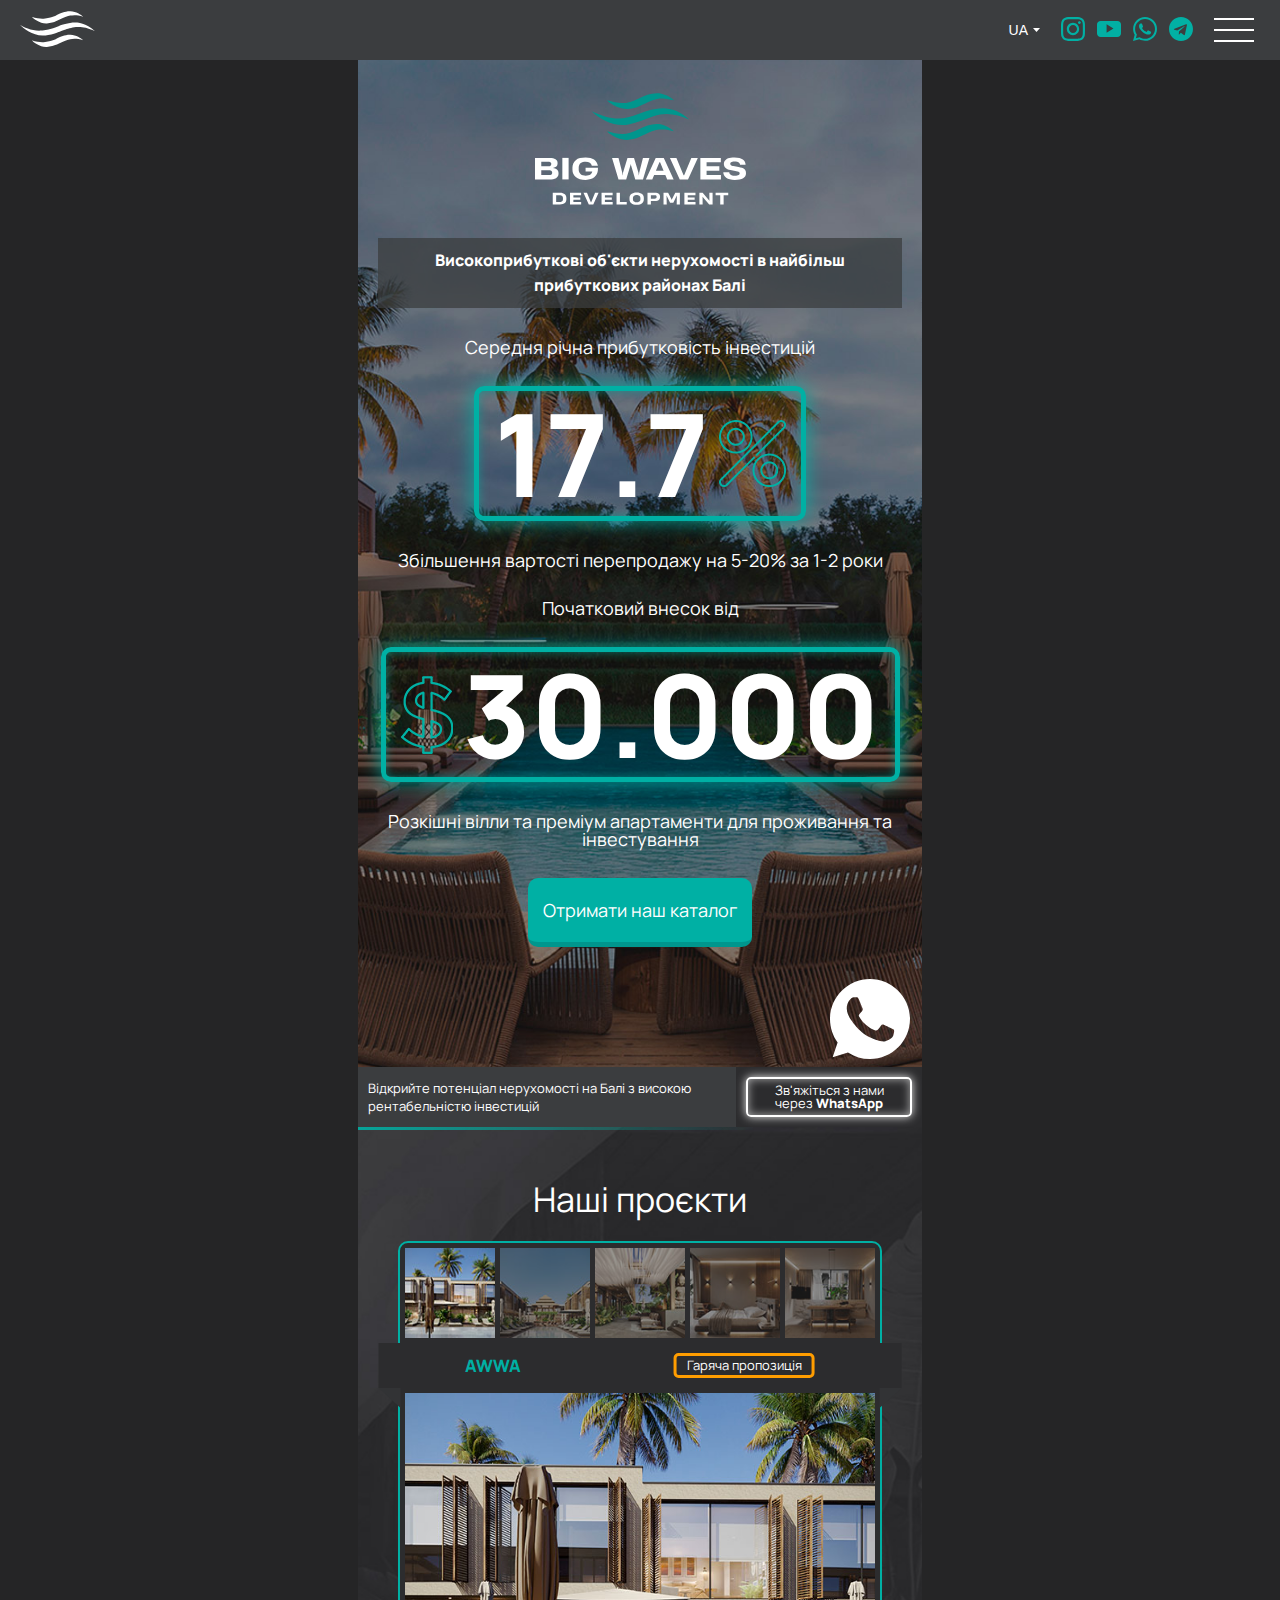
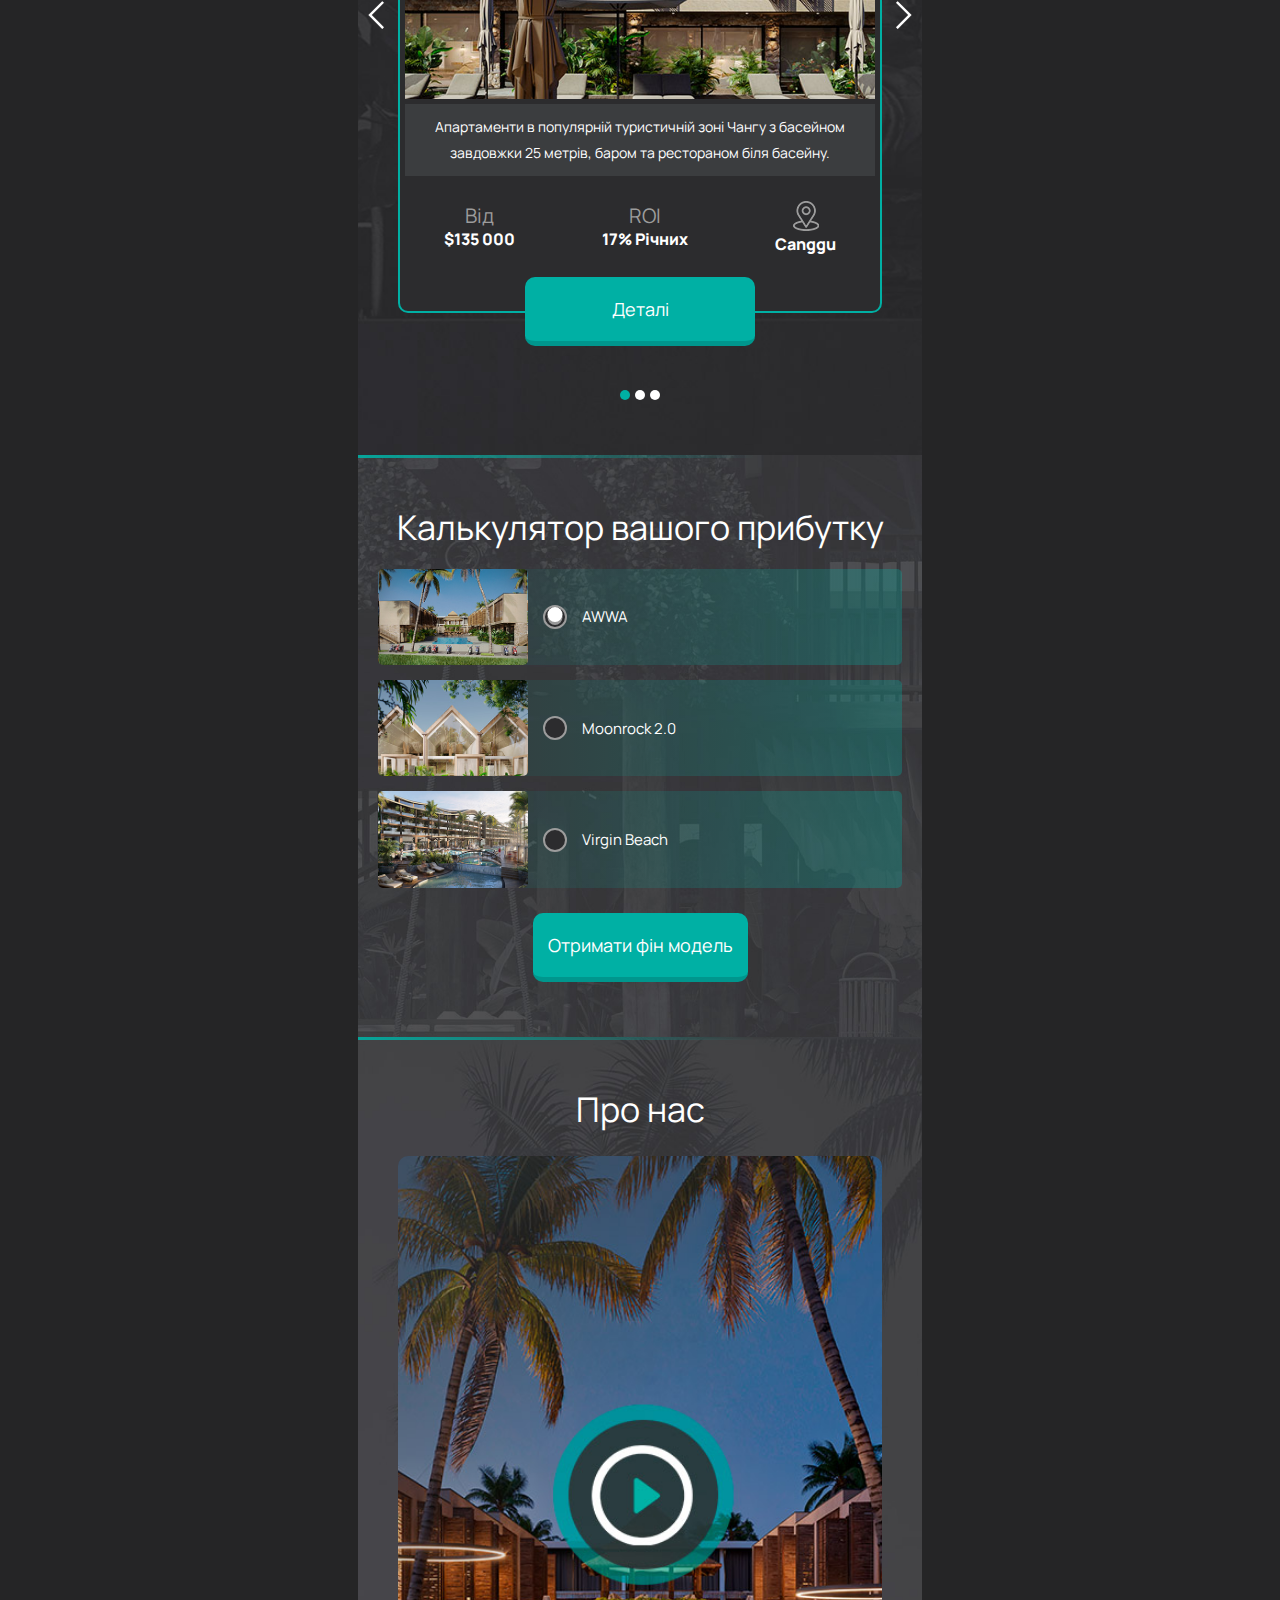
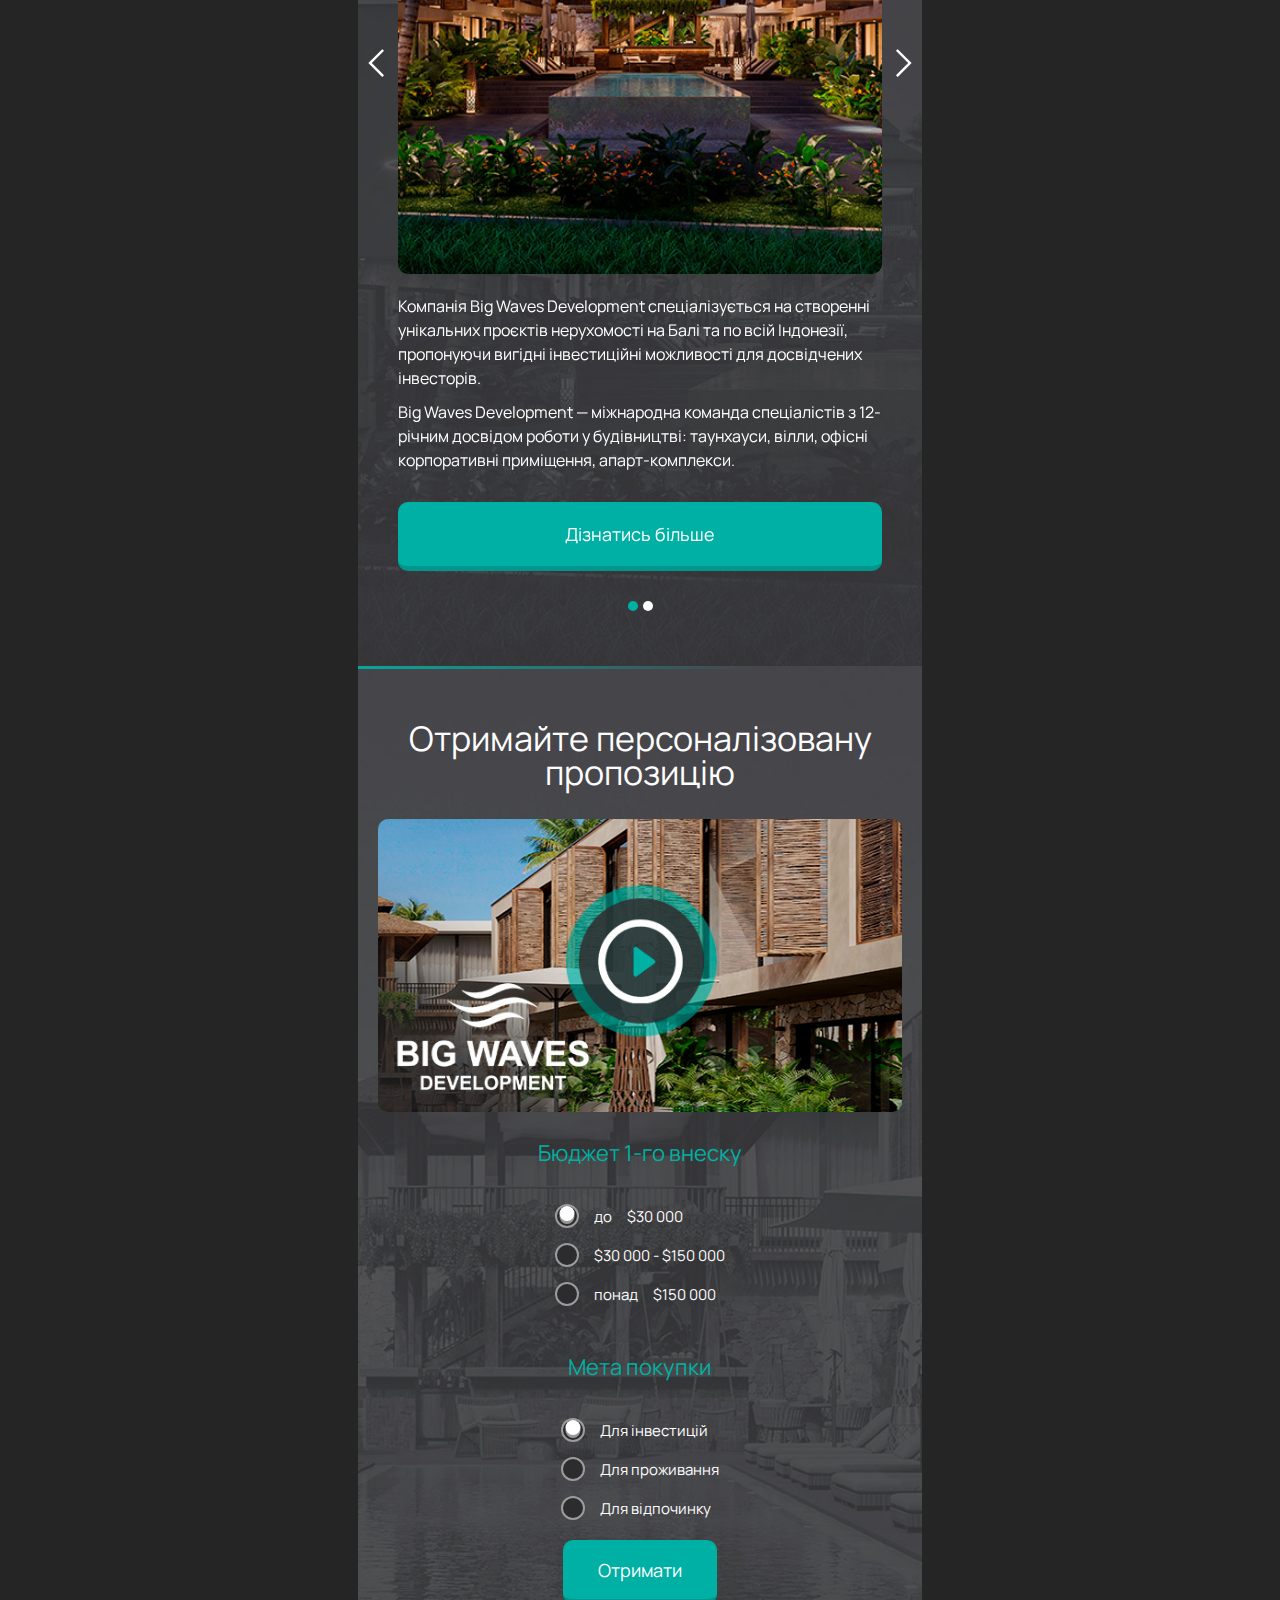
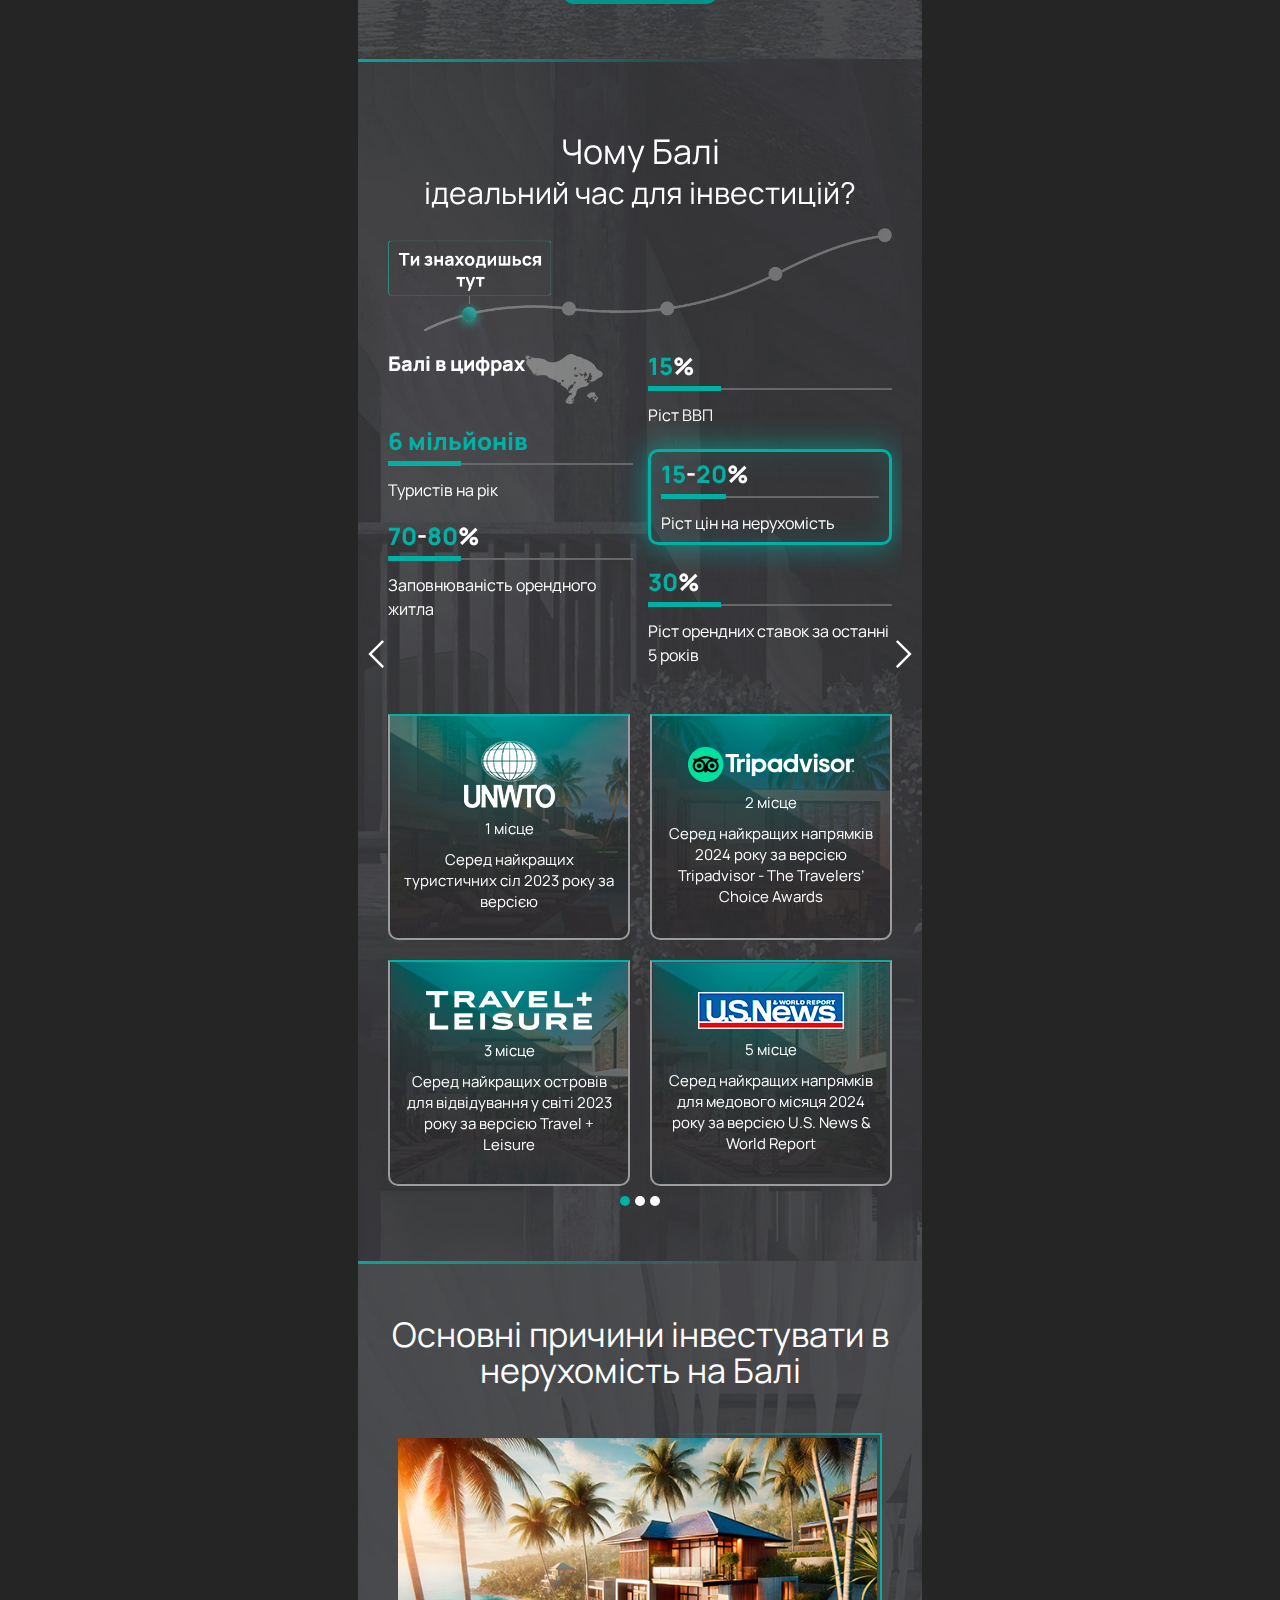
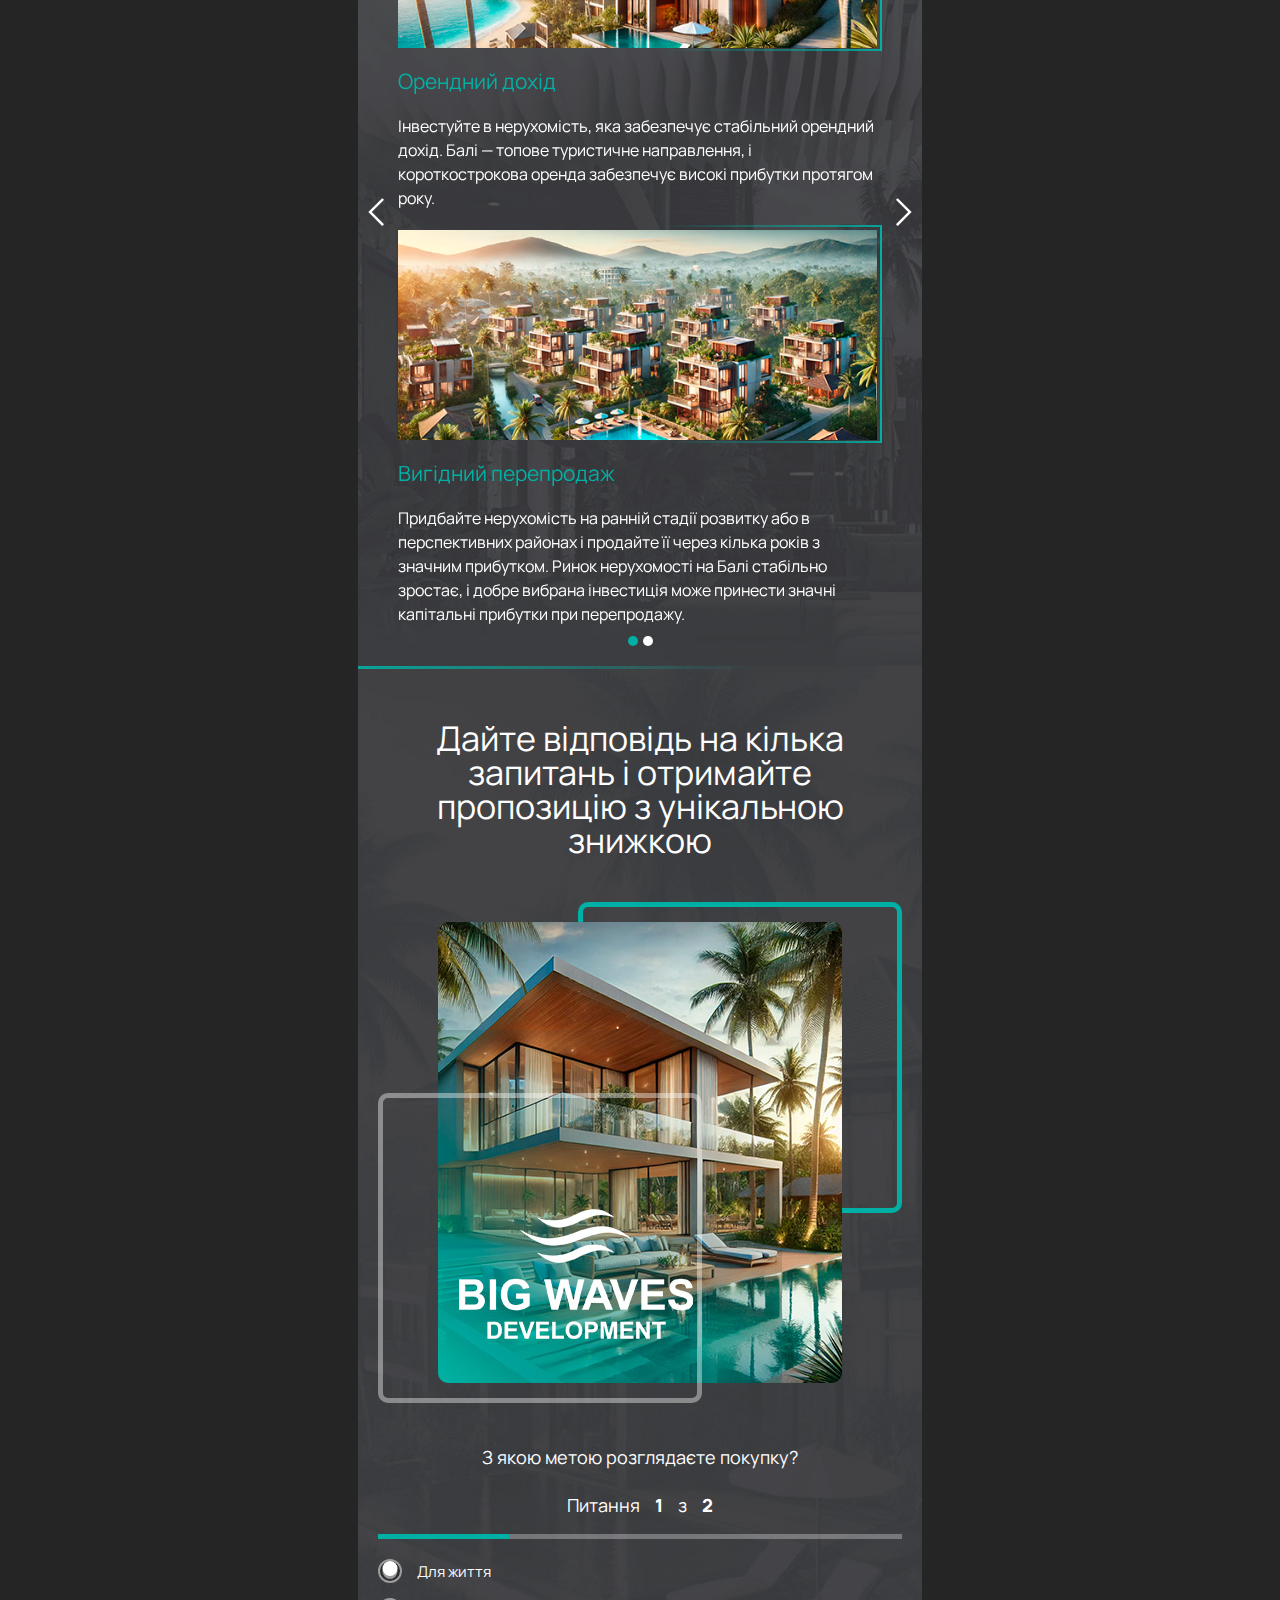
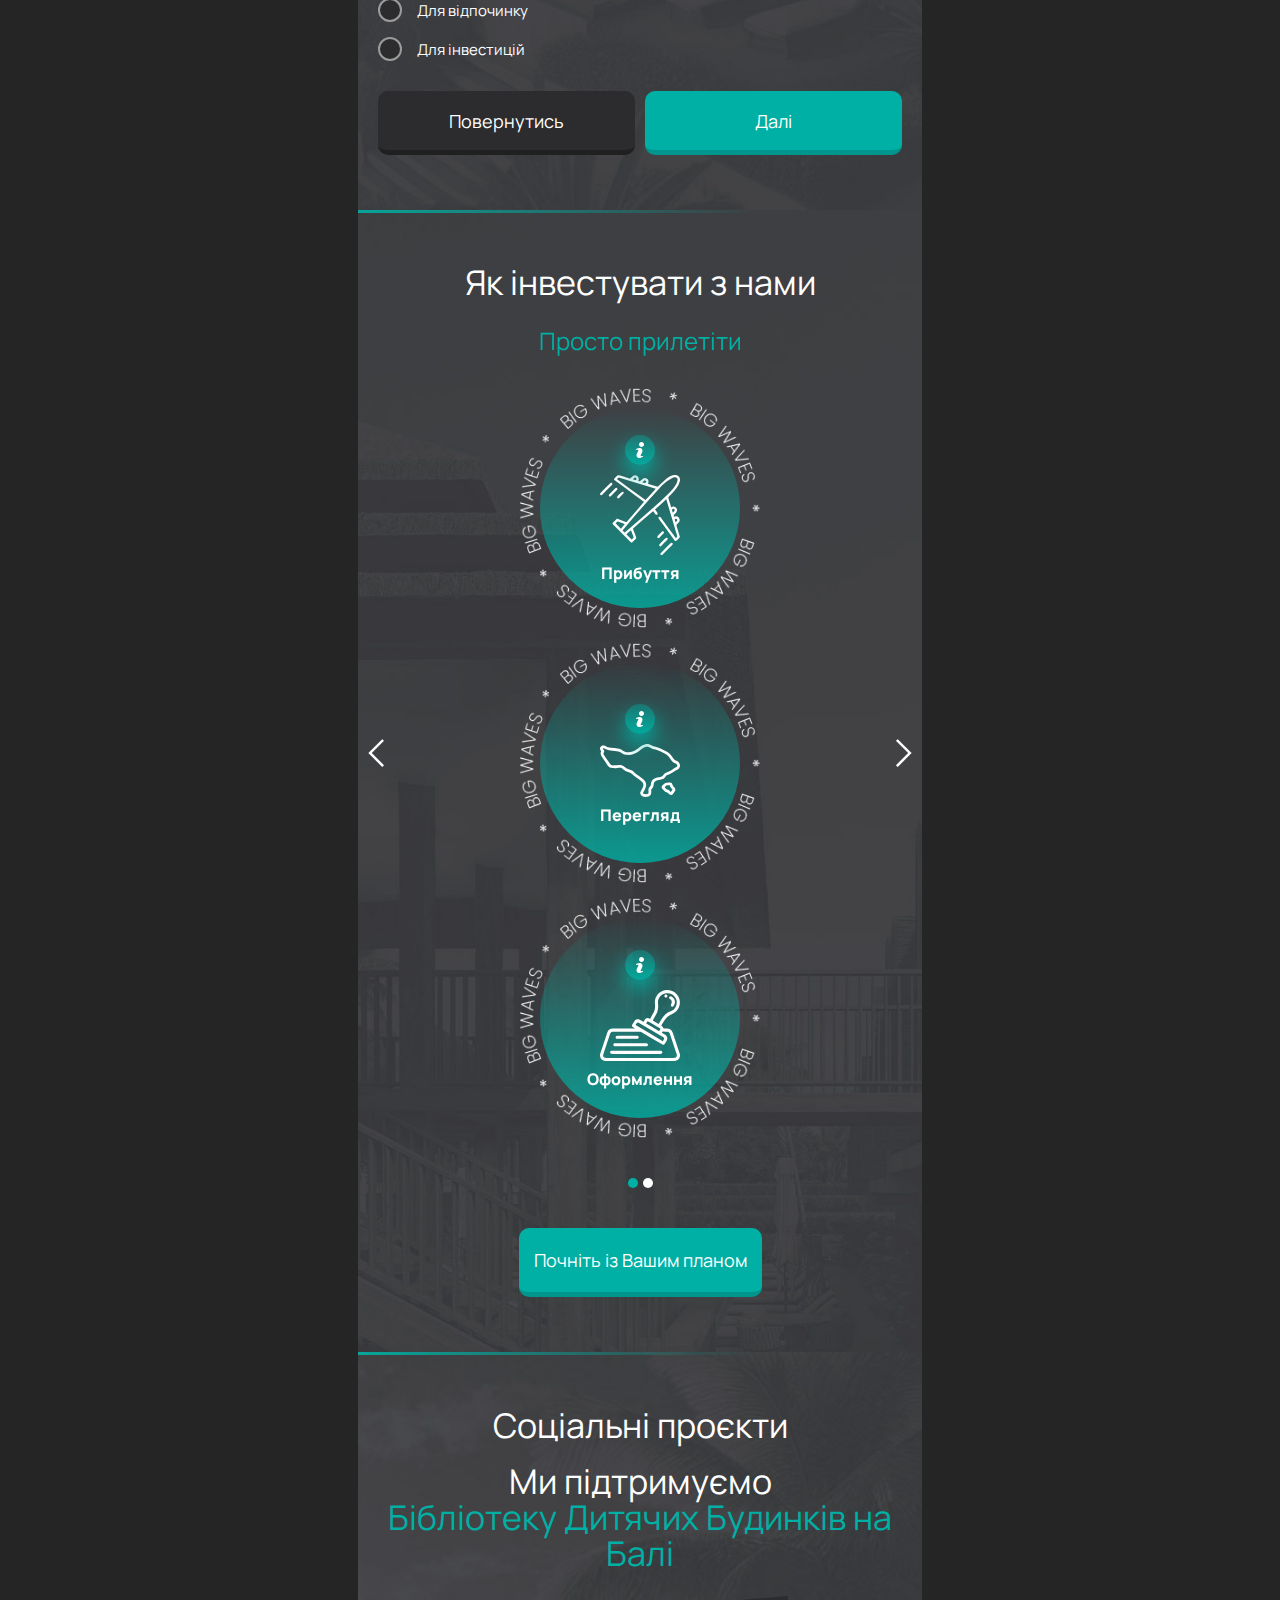
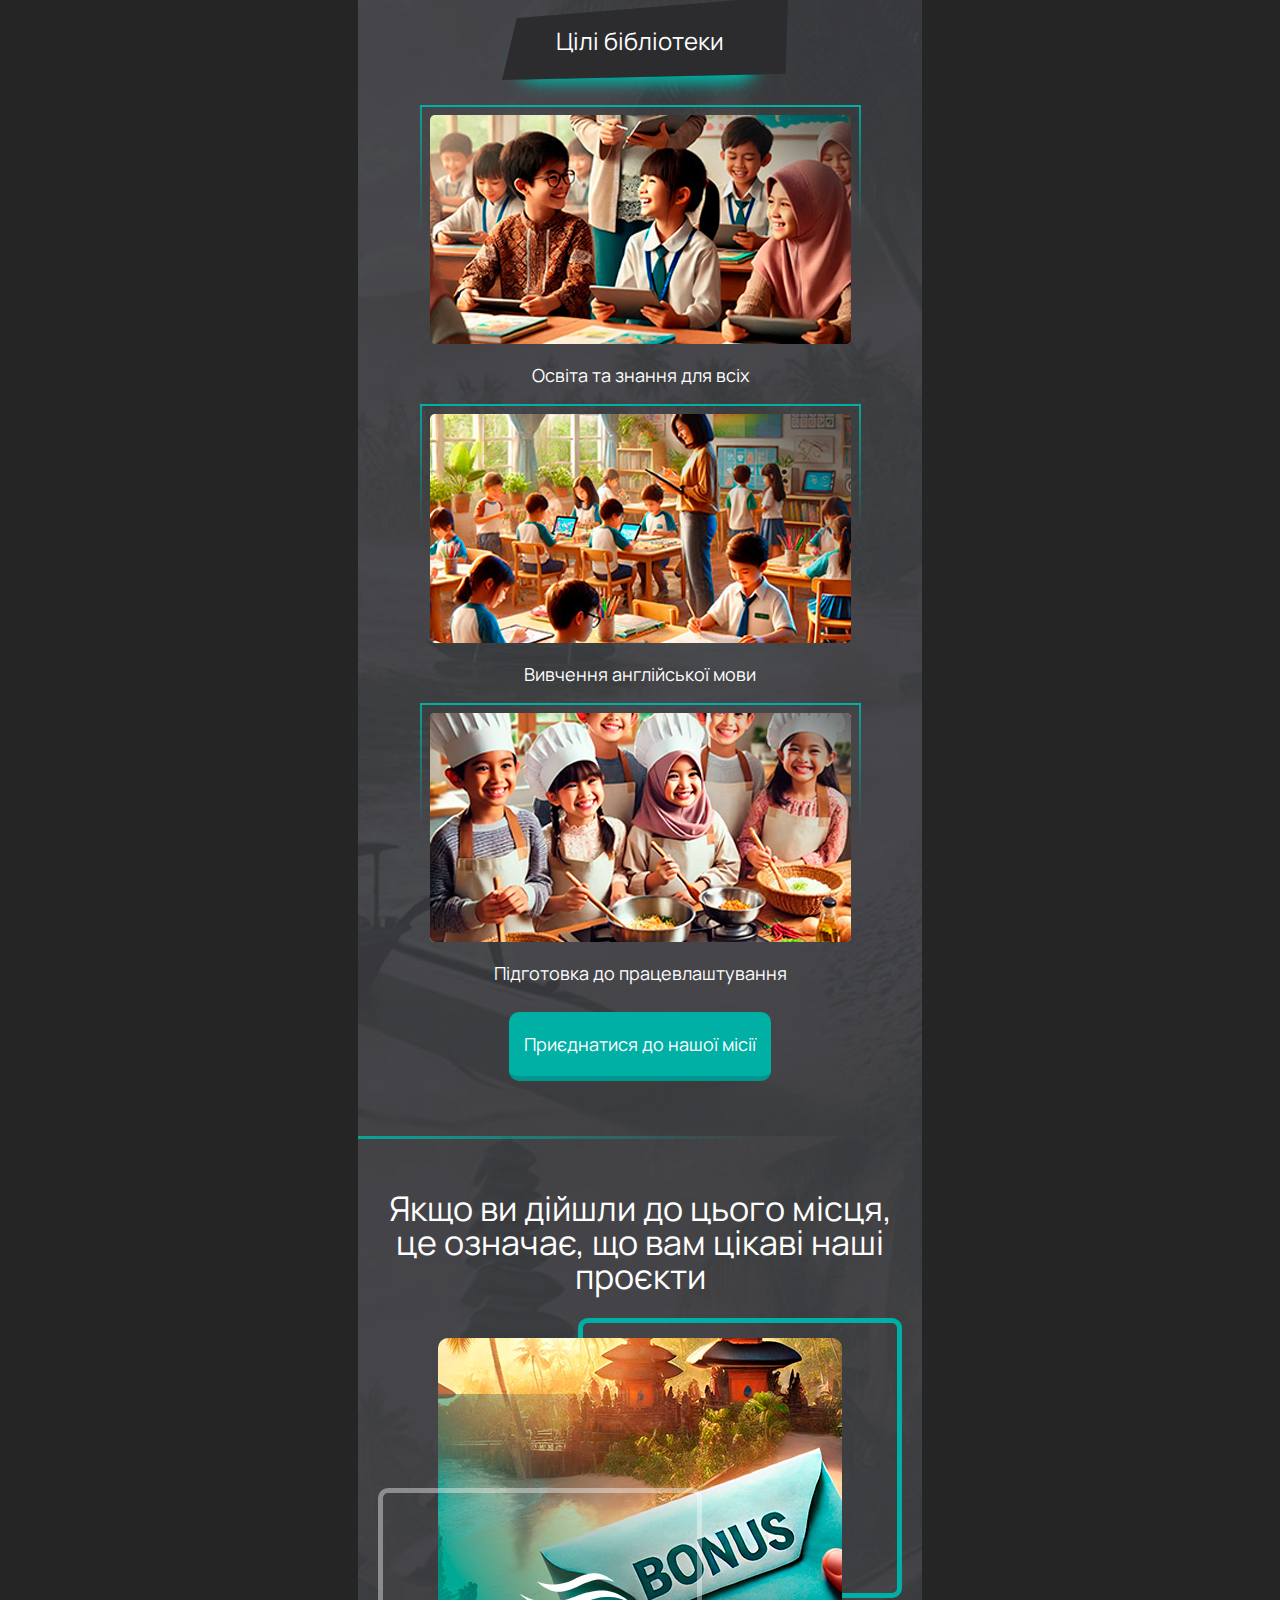
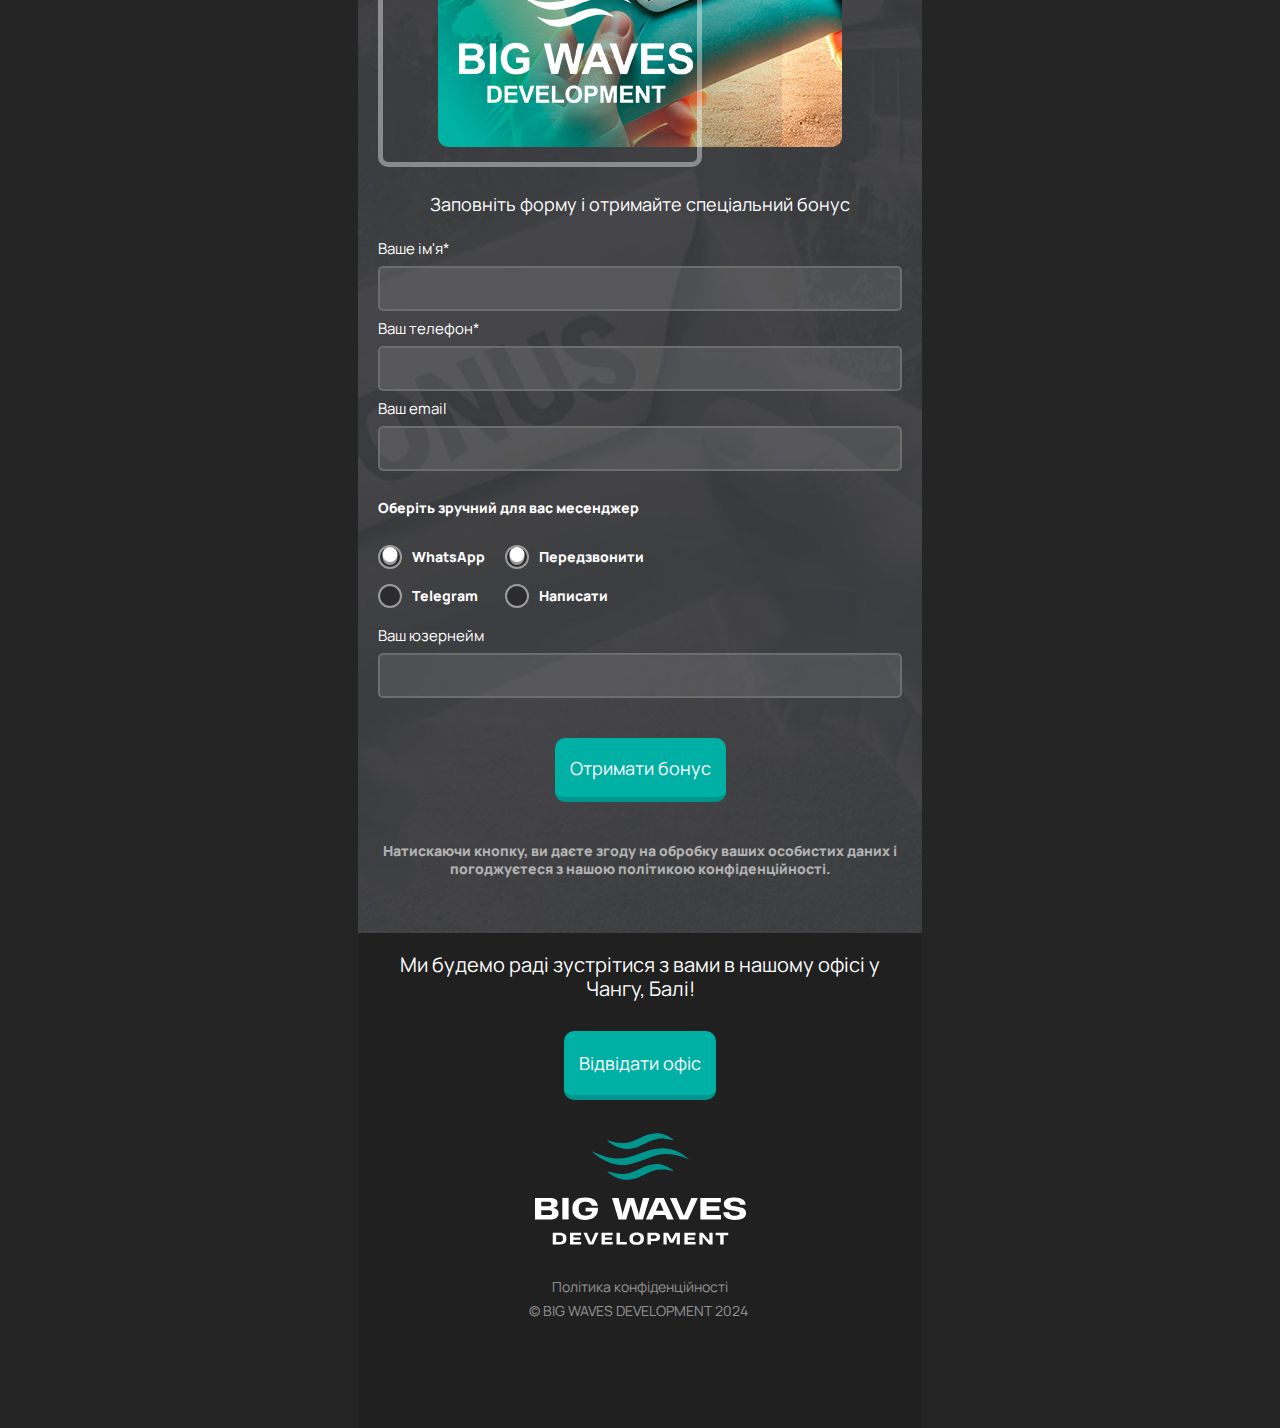
==== commit 37803f98: "Edits" ====
--- a/index.html
+++ b/index.html
@@ -451,6 +451,11 @@
 						<button type="button" class="navLang">
 							<span>UA <img src="img/arrow-bot.svg" alt="Ar"></span>
 						</button>
+						<div class="navLangList">
+							<a href="#">UA</a>
+							<a href="#">RU</a>
+							<a href="#">EN</a>
+						</div>
 					</div>
 					<div class="navMedia">
 						<a href="" target="_blank"><img src="img/instagram.svg" alt="Media"></a>
@@ -466,20 +471,17 @@
 				</div>
 			</nav>
 			<div class="navListMenu">
-				<a href="#">Головна</a>
-				<a href="#">Про нас</a>
-				<a href="#">Наші проєкти</a>
-				<a href="#">Про Балі</a>
-				<a href="#">Партнерам</a>
-				<a href="#">Блог</a>
-				<a href="#">Поширені запитання</a>
-				<a href="#">Кар'єра</a>
-				<a href="#">Контакти</a>
-			</div>
-			<div class="navLangList">
-				<a href="#">UA</a>
-				<a href="#">RU</a>
-				<a href="#">EN</a>
+				<div class="navListRow">
+					<a href="#">Головна</a>
+					<a href="#">Про нас</a>
+					<a href="#">Наші проєкти</a>
+					<a href="#">Про Балі</a>
+					<a href="#">Партнерам</a>
+					<a href="#">Блог</a>
+					<a href="#">Поширені запитання</a>
+					<a href="#">Кар'єра</a>
+					<a href="#">Контакти</a>
+				</div>
 			</div>
 
 			<div class="headerCont">
@@ -976,7 +978,13 @@
 
 				<!-- Modal 1 -->
 				<div class="represBaliBlock" data-id="1">
-					<button class="represBaliBlockCl"></button>
+					<button class="represBaliBlockCl">
+						<svg xmlns="http://www.w3.org/2000/svg" viewBox="0 0 24 24">
+							<title>window-close</title>
+							<path
+								d="M13.46,12L19,17.54V19H17.54L12,13.46L6.46,19H5V17.54L10.54,12L5,6.46V5H6.46L12,10.54L17.54,5H19V6.46L13.46,12Z" />
+						</svg>
+					</button>
 					<div class="represBaliBlockT">Збільшений попит на житло та комерційні приміщення</div>
 					<p>
 						Населення Балі стабільно зростає, що підвищує попит на житло. Залучення цифрових
@@ -989,7 +997,13 @@
 				</div>
 				<!-- Modal 2 -->
 				<div class="represBaliBlock" data-id="2">
-					<button class="represBaliBlockCl"></button>
+					<button class="represBaliBlockCl">
+						<svg xmlns="http://www.w3.org/2000/svg" viewBox="0 0 24 24">
+							<title>window-close</title>
+							<path
+								d="M13.46,12L19,17.54V19H17.54L12,13.46L6.46,19H5V17.54L10.54,12L5,6.46V5H6.46L12,10.54L17.54,5H19V6.46L13.46,12Z" />
+						</svg>
+					</button>
 					<div class="represBaliBlockT">Зростання вартості нерухомості</div>
 					<p>
 						З 2020 по 2023 рік ціни на нерухомість у деяких регіонах Балі щорічно зростали на
@@ -1004,7 +1018,13 @@
 				</div>
 				<!-- Modal 3 -->
 				<div class="represBaliBlock" data-id="3">
-					<button class="represBaliBlockCl"></button>
+					<button class="represBaliBlockCl">
+						<svg xmlns="http://www.w3.org/2000/svg" viewBox="0 0 24 24">
+							<title>window-close</title>
+							<path
+								d="M13.46,12L19,17.54V19H17.54L12,13.46L6.46,19H5V17.54L10.54,12L5,6.46V5H6.46L12,10.54L17.54,5H19V6.46L13.46,12Z" />
+						</svg>
+					</button>
 					<div class="represBaliBlockT">Зростання туристичного потоку</div>
 					<p>
 						У 2023 році Балі прийняв 5,5 мільйона туристів, і в 2024 році цей показник може
@@ -1021,7 +1041,13 @@
 				</div>
 				<!-- Modal 4 -->
 				<div class="represBaliBlock" data-id="4">
-					<button class="represBaliBlockCl"></button>
+					<button class="represBaliBlockCl">
+						<svg xmlns="http://www.w3.org/2000/svg" viewBox="0 0 24 24">
+							<title>window-close</title>
+							<path
+								d="M13.46,12L19,17.54V19H17.54L12,13.46L6.46,19H5V17.54L10.54,12L5,6.46V5H6.46L12,10.54L17.54,5H19V6.46L13.46,12Z" />
+						</svg>
+					</button>
 					<div class="represBaliBlockT">Вища орендна дохідність</div>
 					<p>
 						Притік туристів, цифрових кочівників і довгострокових відпочиваючих підвищив нічні
@@ -1038,7 +1064,13 @@
 				</div>
 				<!-- Modal 5 -->
 				<div class="represBaliBlock" data-id="5">
-					<button class="represBaliBlockCl"></button>
+					<button class="represBaliBlockCl">
+						<svg xmlns="http://www.w3.org/2000/svg" viewBox="0 0 24 24">
+							<title>window-close</title>
+							<path
+								d="M13.46,12L19,17.54V19H17.54L12,13.46L6.46,19H5V17.54L10.54,12L5,6.46V5H6.46L12,10.54L17.54,5H19V6.46L13.46,12Z" />
+						</svg>
+					</button>
 					<div class="represBaliBlockT">Економічне зростання та урядові ініціативи</div>
 					<p>
 						В 2023 році Балі відзначився значним зростанням туристичного потоку з понад 5
@@ -1060,7 +1092,13 @@
 				</div>
 				<!-- Modal 6 -->
 				<div class="represBaliBlock" data-id="6">
-					<button class="represBaliBlockCl"></button>
+					<button class="represBaliBlockCl">
+						<svg xmlns="http://www.w3.org/2000/svg" viewBox="0 0 24 24">
+							<title>window-close</title>
+							<path
+								d="M13.46,12L19,17.54V19H17.54L12,13.46L6.46,19H5V17.54L10.54,12L5,6.46V5H6.46L12,10.54L17.54,5H19V6.46L13.46,12Z" />
+						</svg>
+					</button>
 					<div class="represBaliBlockT">Загальна прибутковість інвестицій</div>
 					<p>
 						Інвестори на Балі можуть отримувати річний дохід 8-15% від орендних об'єктів,
@@ -1178,10 +1216,16 @@
 							<div class="represBaliWr">
 								<div class="represBaliRow">
 									<div class="represBaliCol represBaliColRBord" data-id="1">
+										<button type="button" class="invInfo">
+											<img src="img/info.svg" alt="Info">
+										</button>
 										<img src="img/icon-building.svg" alt="Pic">
 										Збільшений попит на житло та комерційні приміщення
 									</div>
 									<div class="represBaliCol" data-id="2">
+										<button type="button" class="invInfo">
+											<img src="img/info.svg" alt="Info">
+										</button>
 										<img src="img/icon-growth.svg" alt="Pic">
 										Зростання вартості нерухомості
 									</div>
@@ -1189,10 +1233,16 @@
 
 								<div class="represBaliRow">
 									<div class="represBaliCol represBaliColRBord" data-id="3">
+										<button type="button" class="invInfo">
+											<img src="img/info.svg" alt="Info">
+										</button>
 										<img src="img/icon-travel.svg" alt="Pic">
 										Зростання туристичного потоку
 									</div>
 									<div class="represBaliCol" data-id="4">
+										<button type="button" class="invInfo">
+											<img src="img/info.svg" alt="Info">
+										</button>
 										<img src="img/icon-profit.svg" alt="Pic">
 										Вища орендна дохідність
 									</div>
@@ -1200,10 +1250,16 @@
 
 								<div class="represBaliRow">
 									<div class="represBaliCol represBaliColRBord represBaliColRBordN" data-id="5">
+										<button type="button" class="invInfo">
+											<img src="img/info.svg" alt="Info">
+										</button>
 										<img src="img/icon-bars.svg" alt="Pic">
 										Економічне зростання та урядові ініціативи
 									</div>
 									<div class="represBaliCol" data-id="6">
+										<button type="button" class="invInfo">
+											<img src="img/info.svg" alt="Info">
+										</button>
 										<img src="img/icon-line-chart.svg" alt="Pic">
 										Загальна прибутковість інвестицій
 									</div>
--- a/css/style.css
+++ b/css/style.css
@@ -241,6 +241,7 @@
     color: #fff;
     text-transform: uppercase;
     align-items: center;
+    position: relative;
 }
 
 .navLang span {
@@ -263,8 +264,11 @@
 }
 
 .navListMenuActive {
-    /* max-height: 500px; */
     height: 100%;
+
+}
+
+.navListRow {
     padding: 30px 0;
 }
 
@@ -273,16 +277,15 @@
     color: #fff;
     display: block;
     padding: 0 20px;
-    line-height: 25px;
+    line-height: 40px;
     text-align: left;
     transition: all .3s ease;
     font-weight: 800;
     opacity: 0;
-    /* border-bottom: 1px solid rgba(59, 61, 63, 0.6); */
 }
 
 .navListMenuActive a {
-    line-height: 40px;
+
     opacity: 1;
 }
 
@@ -303,9 +306,10 @@
 
 .navLangList {
     background: #252526;
-    position: fixed;
-    top: 60px;
-    left: 0;
+    position: absolute;
+    top: 39px;
+    left: 50%;
+    transform: translate(-50%, 0);
     z-index: 20;
     transition: max-height .3s linear;
     max-height: 0;
@@ -1037,14 +1041,14 @@
 
 .formTitle {
     margin: 30px 0 20px 0;
-    font-weight: 800;
+    /* font-weight: 800; */
     /* text-transform: uppercase; */
     font-size: 22px;
     color: #00B0A4;
 }
 
 .formGroup {
-    font-weight: 800;
+    /* font-weight: 800; */
     font-size: 15px;
 }
 
@@ -1104,7 +1108,7 @@
 }
 
 .sec5 .secTitle {
-    font-weight: 800;
+    /* font-weight: 800; */
     display: flex;
     flex-direction: column;
     gap: 10px;
@@ -1205,6 +1209,7 @@
     gap: 10px;
     font-size: 15px;
     align-items: center;
+    justify-content: center;
     line-height: 21px;
     border-left: 2px solid #9C9C9C;
     border-right: 2px solid #9C9C9C;
@@ -1212,6 +1217,7 @@
     border-top: 2px solid #00B0A4;
     padding: 10px;
     text-align: center;
+    min-height: 202px;
 }
 
 .baliStarCol1 {
@@ -1357,12 +1363,20 @@
     outline: none;
     border: none;
     position: absolute;
-    top: 10px;
+    top: 5px;
     right: 10px;
     z-index: 3;
     width: 25px;
     height: 25px;
-    background: url(../img/close.png);
+    padding: 0;
+    background: none;
+    display: none;
+    /* background: url(../img/close.png); */
+}
+
+.represBaliBlockCl svg {
+    width: 30px;
+    opacity: 0.5;
 }
 
 .represBaliBlock {
@@ -1391,11 +1405,11 @@
 
 .balGr {
     color: #00B0A4;
-    font-weight: 800;
+    /* font-weight: 800; */
 }
 
 .secTitleFl1 {
-    font-weight: 800;
+    /* font-weight: 800; */
 }
 
 .baliInvWr {
@@ -1408,7 +1422,7 @@
 
 .balInvT {
     color: #00B0A4;
-    font-weight: 800;
+    /* font-weight: 800; */
     /* text-transform: uppercase; */
     font-size: 21px;
     line-height: 26px;
@@ -1437,7 +1451,7 @@
     width: 45%;
     height: 2px;
     top: -5px;
-    right: -5px;
+    right: 0;
     background: linear-gradient(to left, rgba(0, 176, 164, 0.9), rgba(0, 176, 164, 0.01));
 }
 
@@ -1453,13 +1467,13 @@
     width: 45%;
     height: 2px;
     bottom: -3px;
-    right: -5px;
+    right: 0;
     background: linear-gradient(to left, rgba(0, 176, 164, 0.9), rgba(0, 176, 164, 0.01));
 }
 
 .bqLine {
     line-height: 24px;
-    font-weight: 800;
+    /* font-weight: 800; */
     padding: 10px;
     font-size: 16px;
     position: relative;
@@ -1806,7 +1820,7 @@
 }
 
 .invAllRowTitle {
-    font-weight: 800;
+    /* font-weight: 800; */
     color: #00B0A4;
     text-align: center;
     font-size: 24px;
@@ -1845,7 +1859,7 @@
     border-top: 2px solid #00B0A4;
     padding: 10px;
     background: #fff;
-    border-radius: 10px;
+    border-radius: 20px;
     color: #333;
 }
 
@@ -1906,7 +1920,7 @@
 }
 
 .bcTitle {
-    font-weight: 800;
+    /* font-weight: 800; */
 }
 
 .bcImg {
@@ -1989,7 +2003,7 @@
 .sec10T {
     margin-top: 25px;
     text-align: center;
-    font-weight: 800;
+    /* font-weight: 800; */
     line-height: 24px;
     margin-bottom: 25px;
 }
@@ -2487,6 +2501,7 @@
 
 .estateIndonesiaT {
     font-size: 20px;
+    font-weight: 400;
 }
 
 .estateIndonesiaT span {
@@ -2544,7 +2559,7 @@
 
 .concretePlantT {
     font-size: 20px;
-    font-weight: 800;
+    /* font-weight: 800; */
     color: #00B0A4;
     text-align: center;
 }
@@ -3056,7 +3071,7 @@
 }
 
 .contTitle {
-    font-weight: 800;
+    /* font-weight: 800; */
     font-size: 20px;
     color: #00B0A4;
     text-align: center;
@@ -3077,7 +3092,7 @@
 
 .contTel,
 .contTg {
-    font-weight: 800;
+    /* font-weight: 800; */
     font-size: 26px;
 }
 
@@ -3090,9 +3105,17 @@
     background: none;
     outline: none;
     color: #fff;
-    border: 1px solid #00B0A4;
-    padding: 5px 10px;
+    border: none;
+    padding: 0;
     border-radius: 5px;
+    display: flex;
+    align-items: center;
+    justify-content: center;
+}
+
+.contInfo button svg {
+    width: 25px;
+    fill: #00B0A4;
 }
 
 .secPageContacts {
@@ -3176,4 +3199,32 @@
 
 label i {
     margin-top: 0 !important;
+}
+
+.represBaliBlock {
+    position: relative;
+    position: absolute;
+    top: 0;
+    left: 0;
+    display: none;
+    flex-direction: column;
+    gap: 10px;
+    text-align: center;
+    z-index: 5;
+    border-top: 2px solid #00B0A4;
+    padding: 10px 30px;
+    background: #fff;
+    border-radius: 20px;
+    color: #333;
+}
+
+.represBaliBlock::after {
+    content: '';
+    position: absolute;
+    bottom: -20px;
+    left: 20px;
+    width: 0;
+    height: 0;
+    border-top: 20px solid #fff;
+    border-right: 20px solid transparent;
 }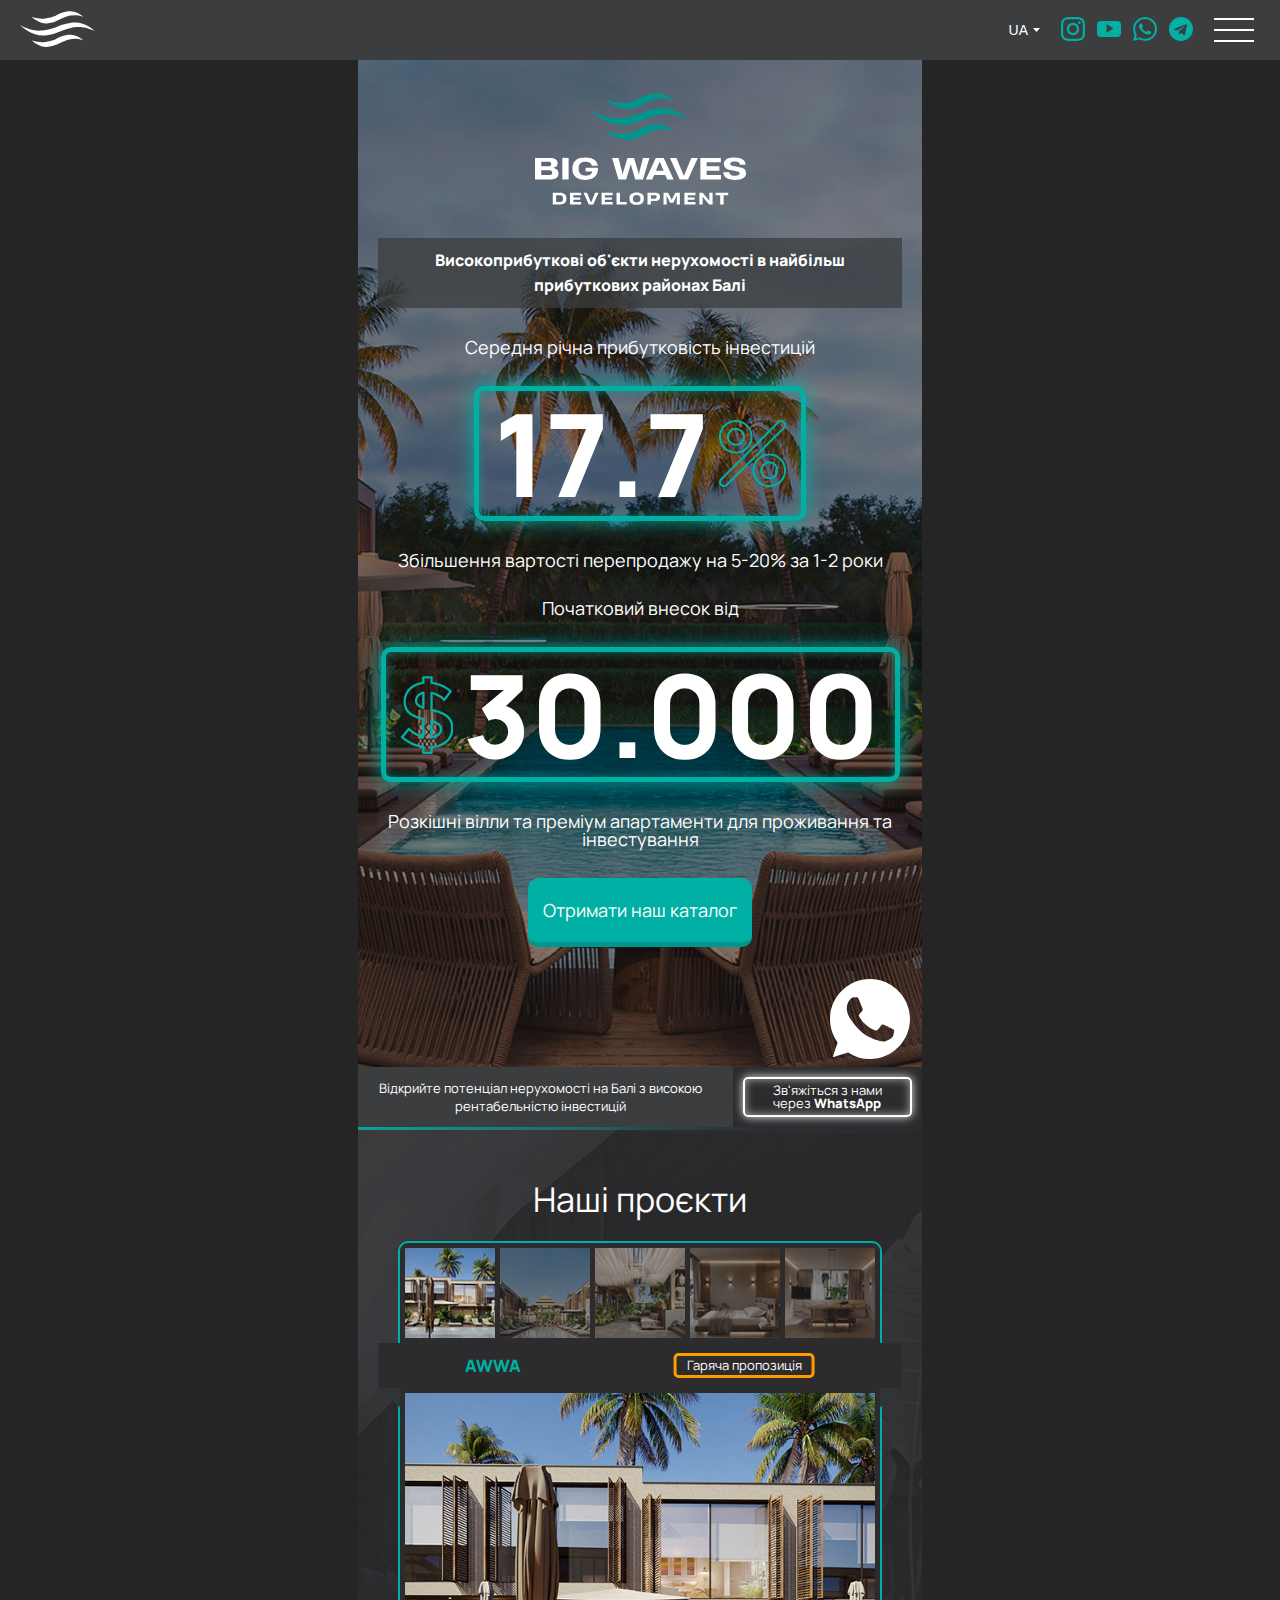
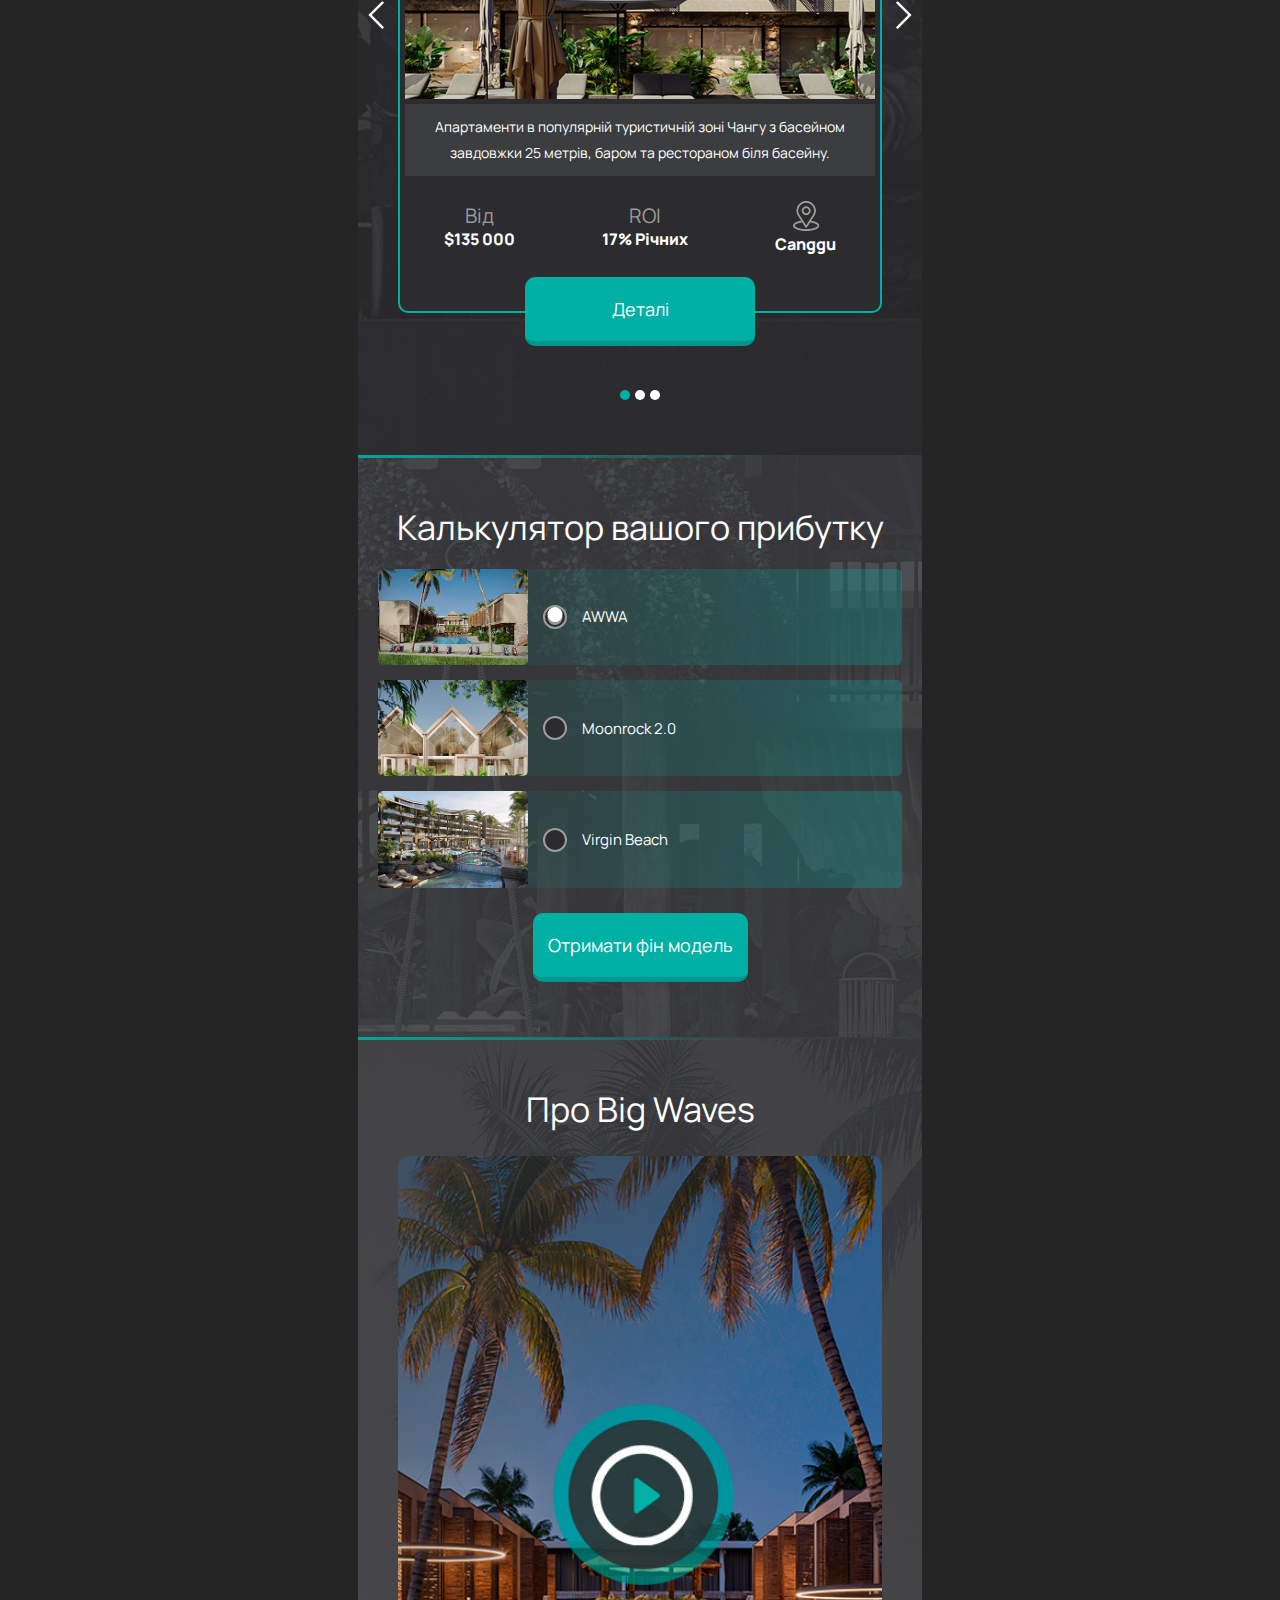
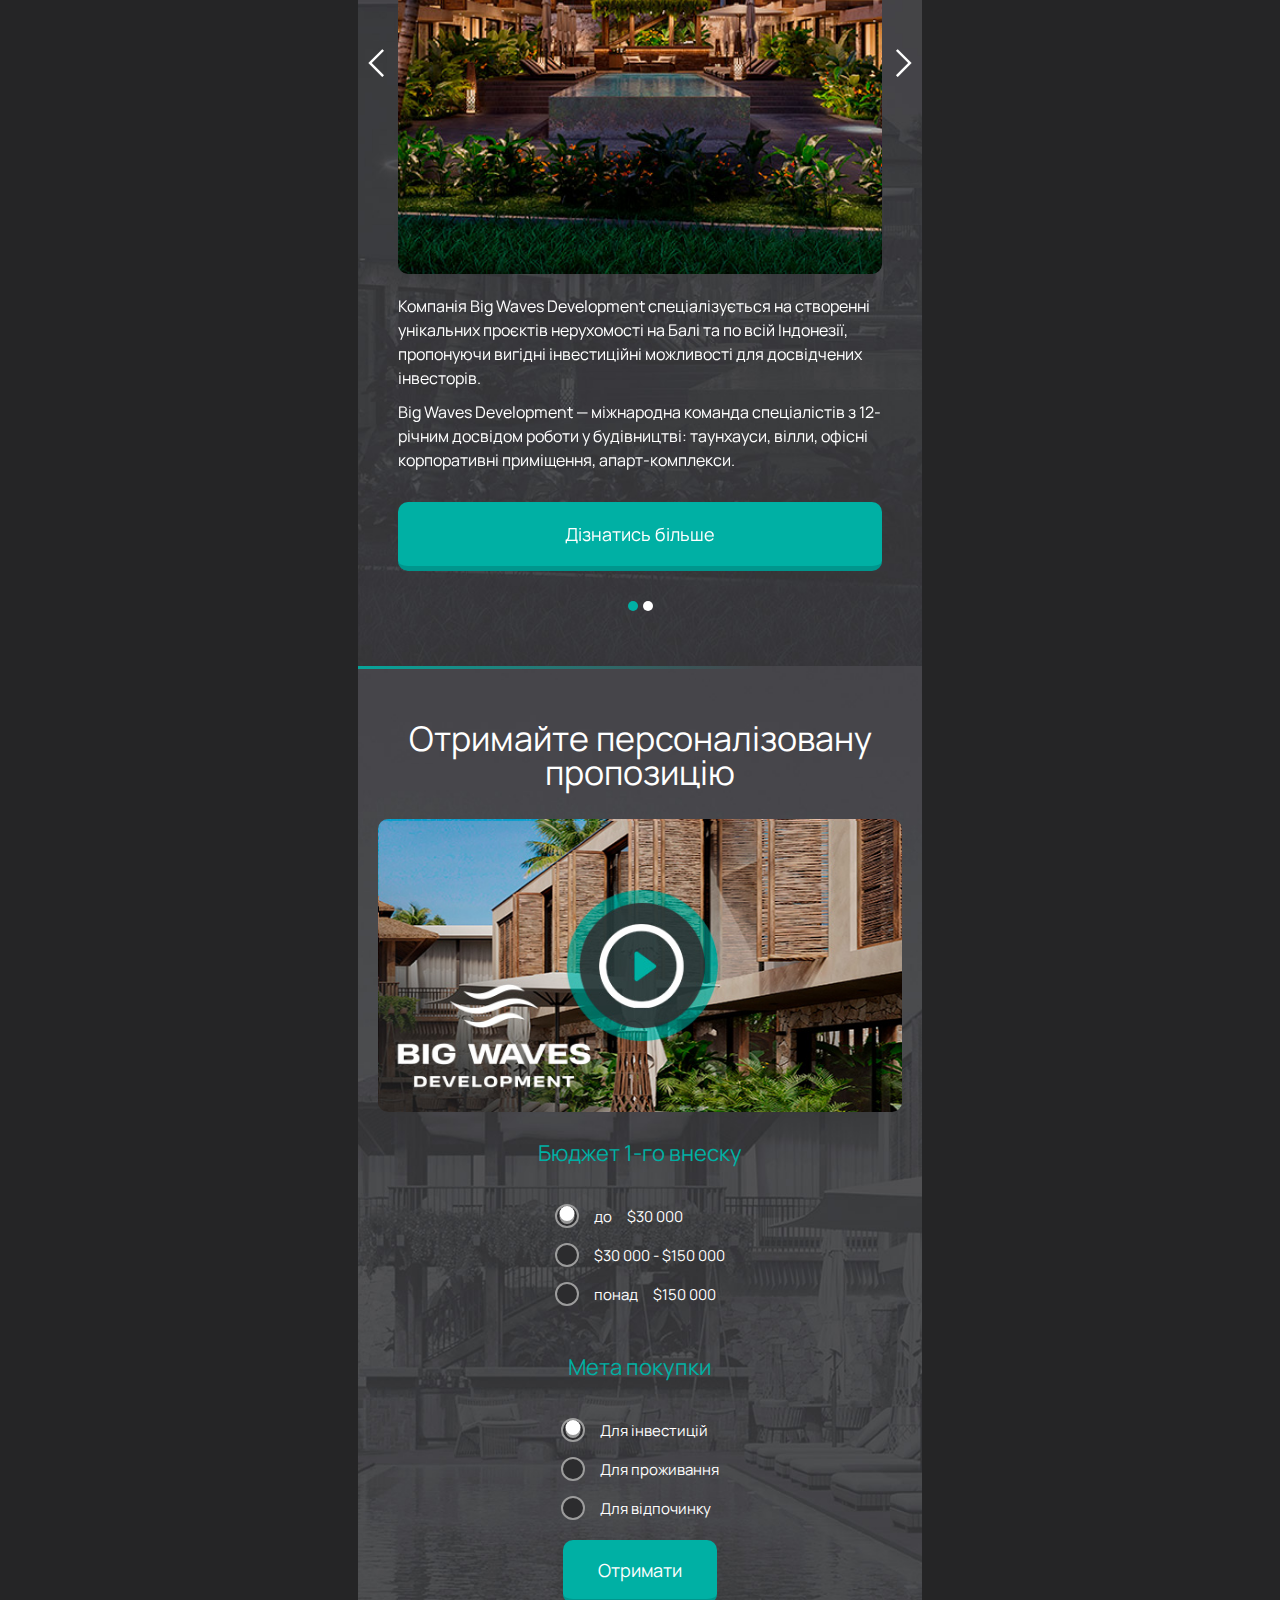
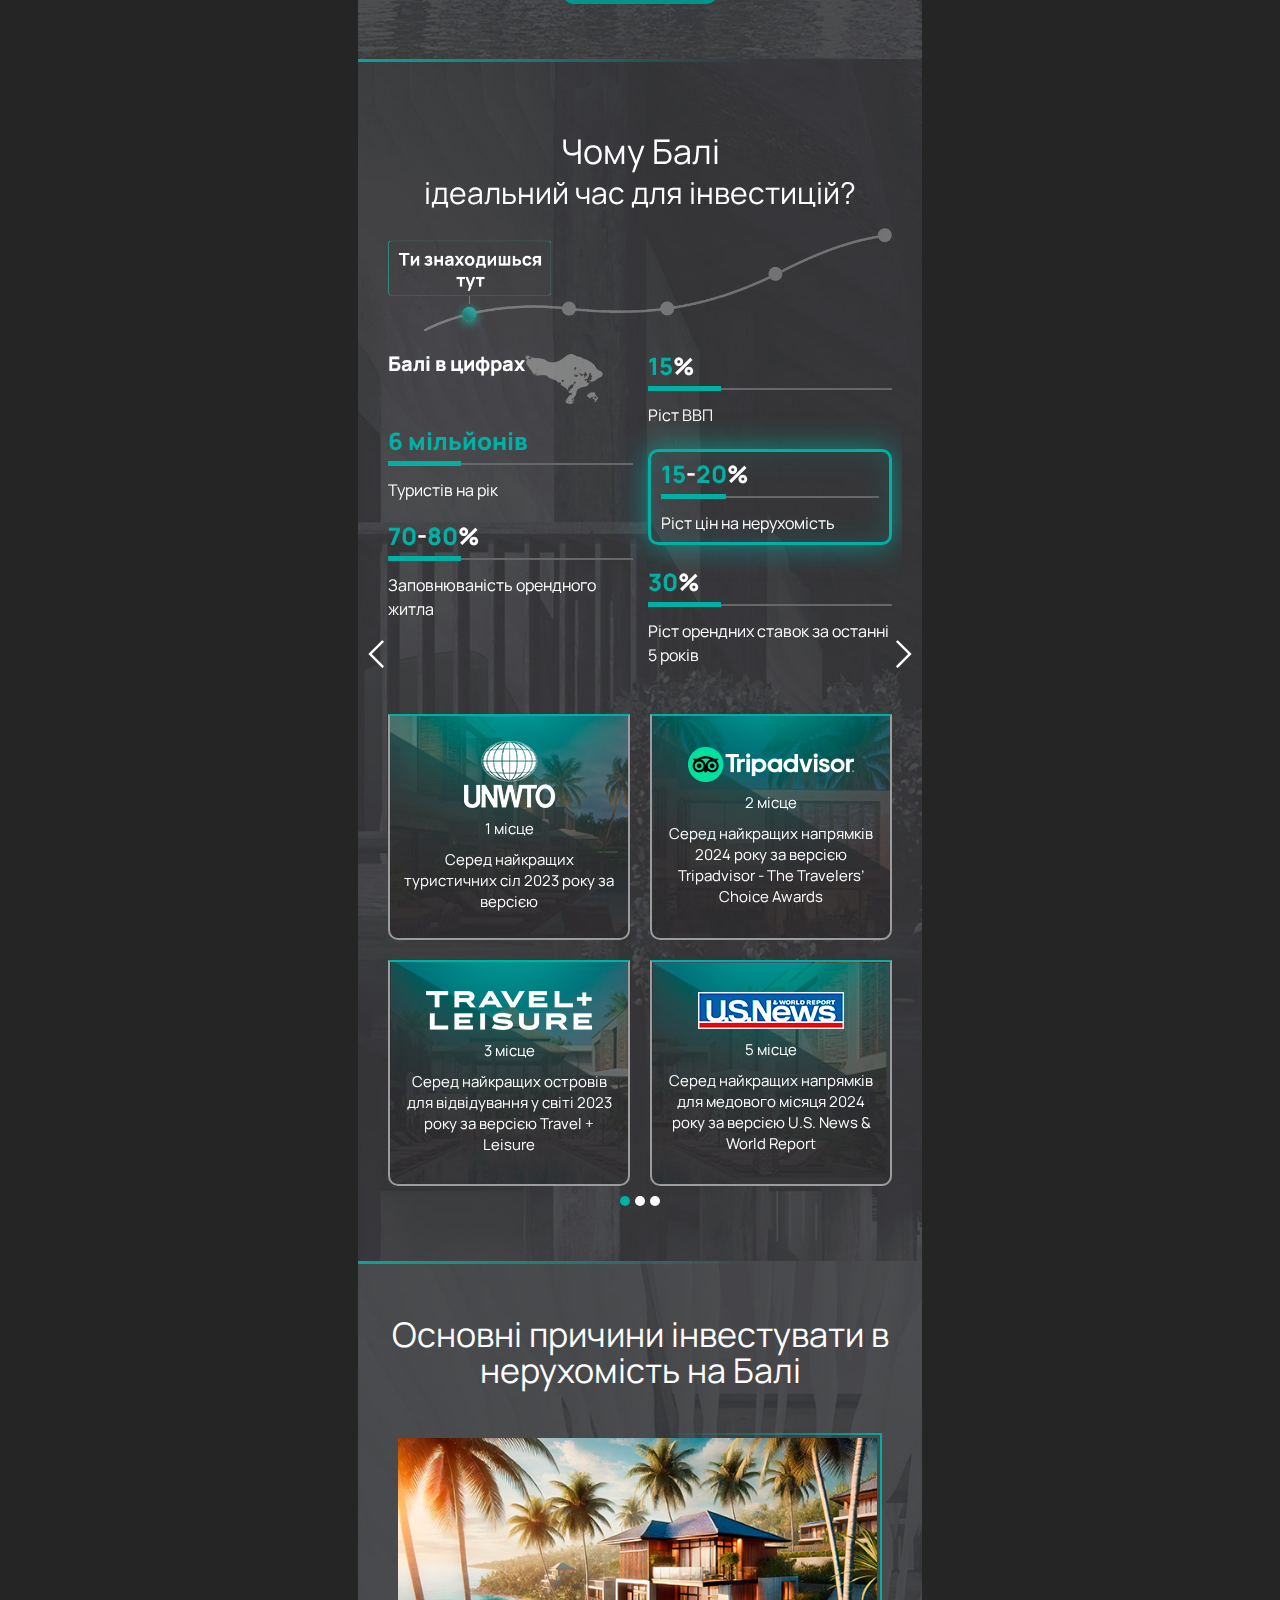
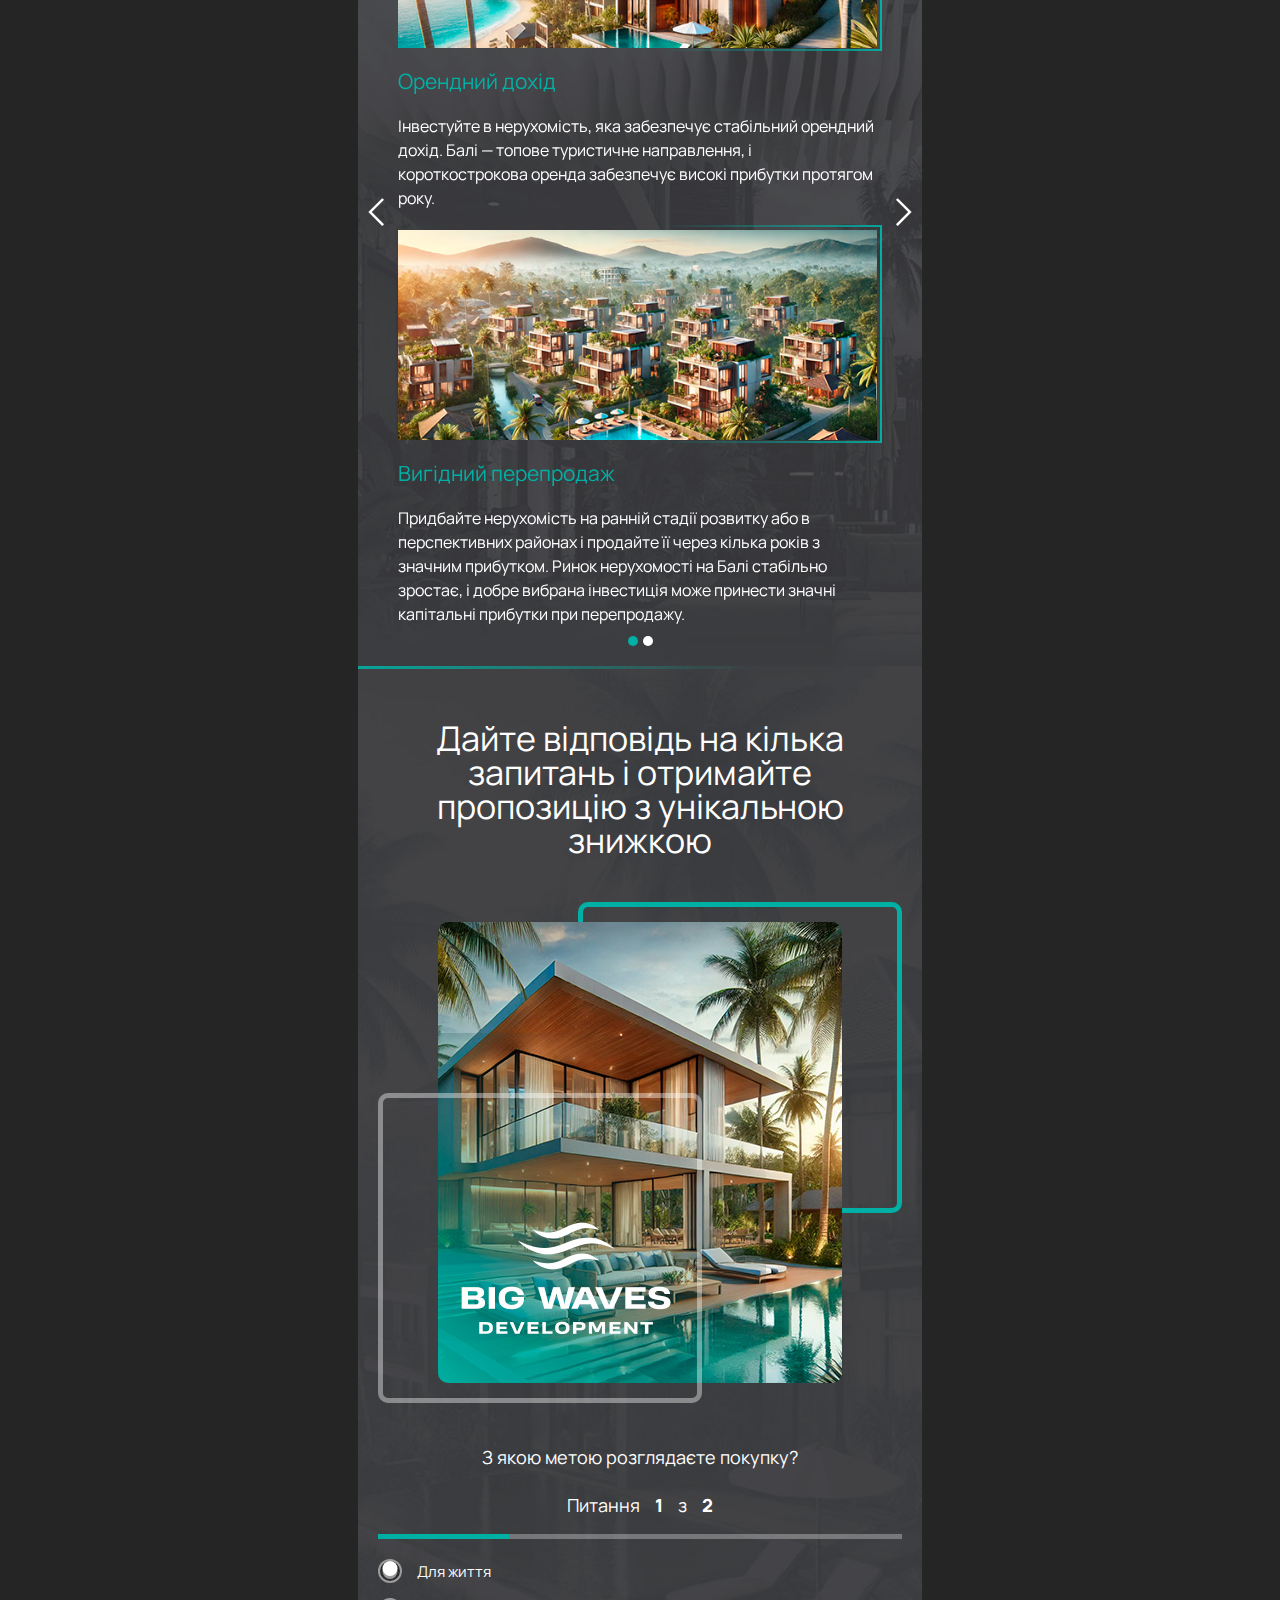
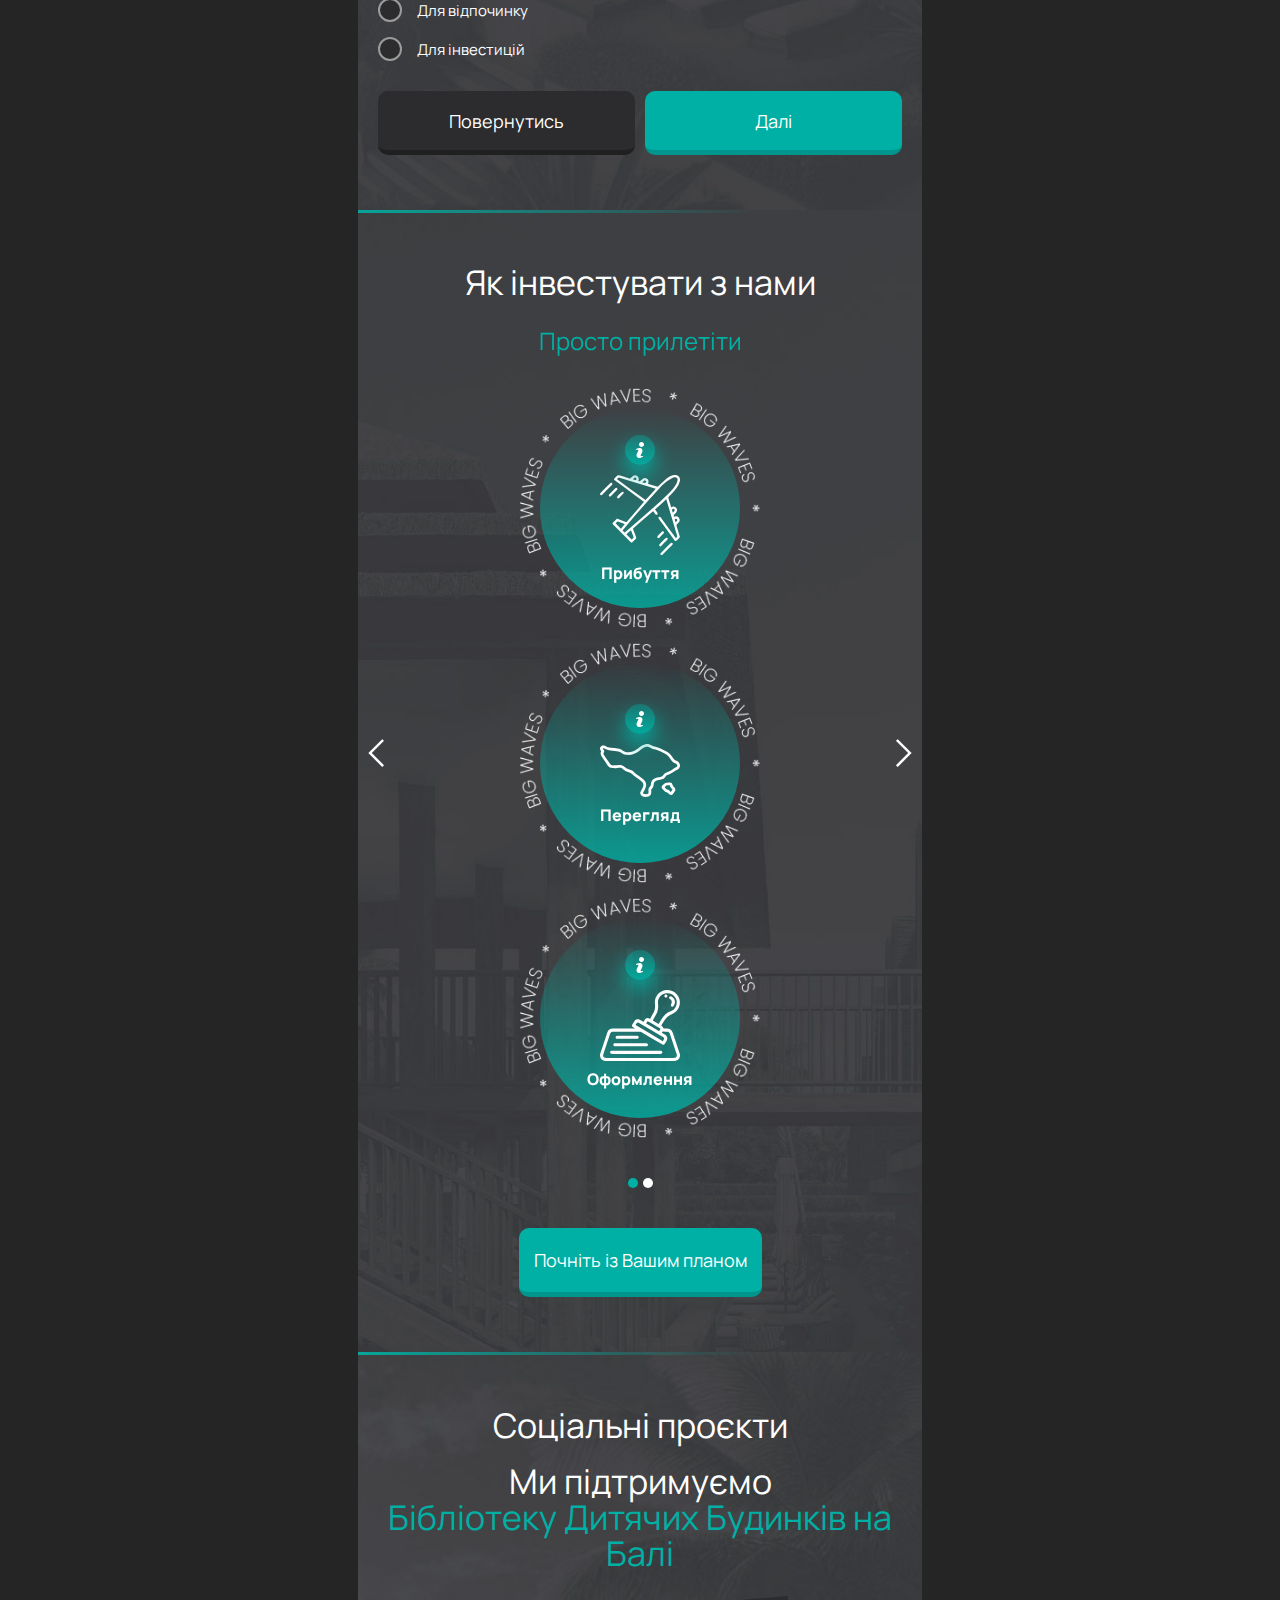
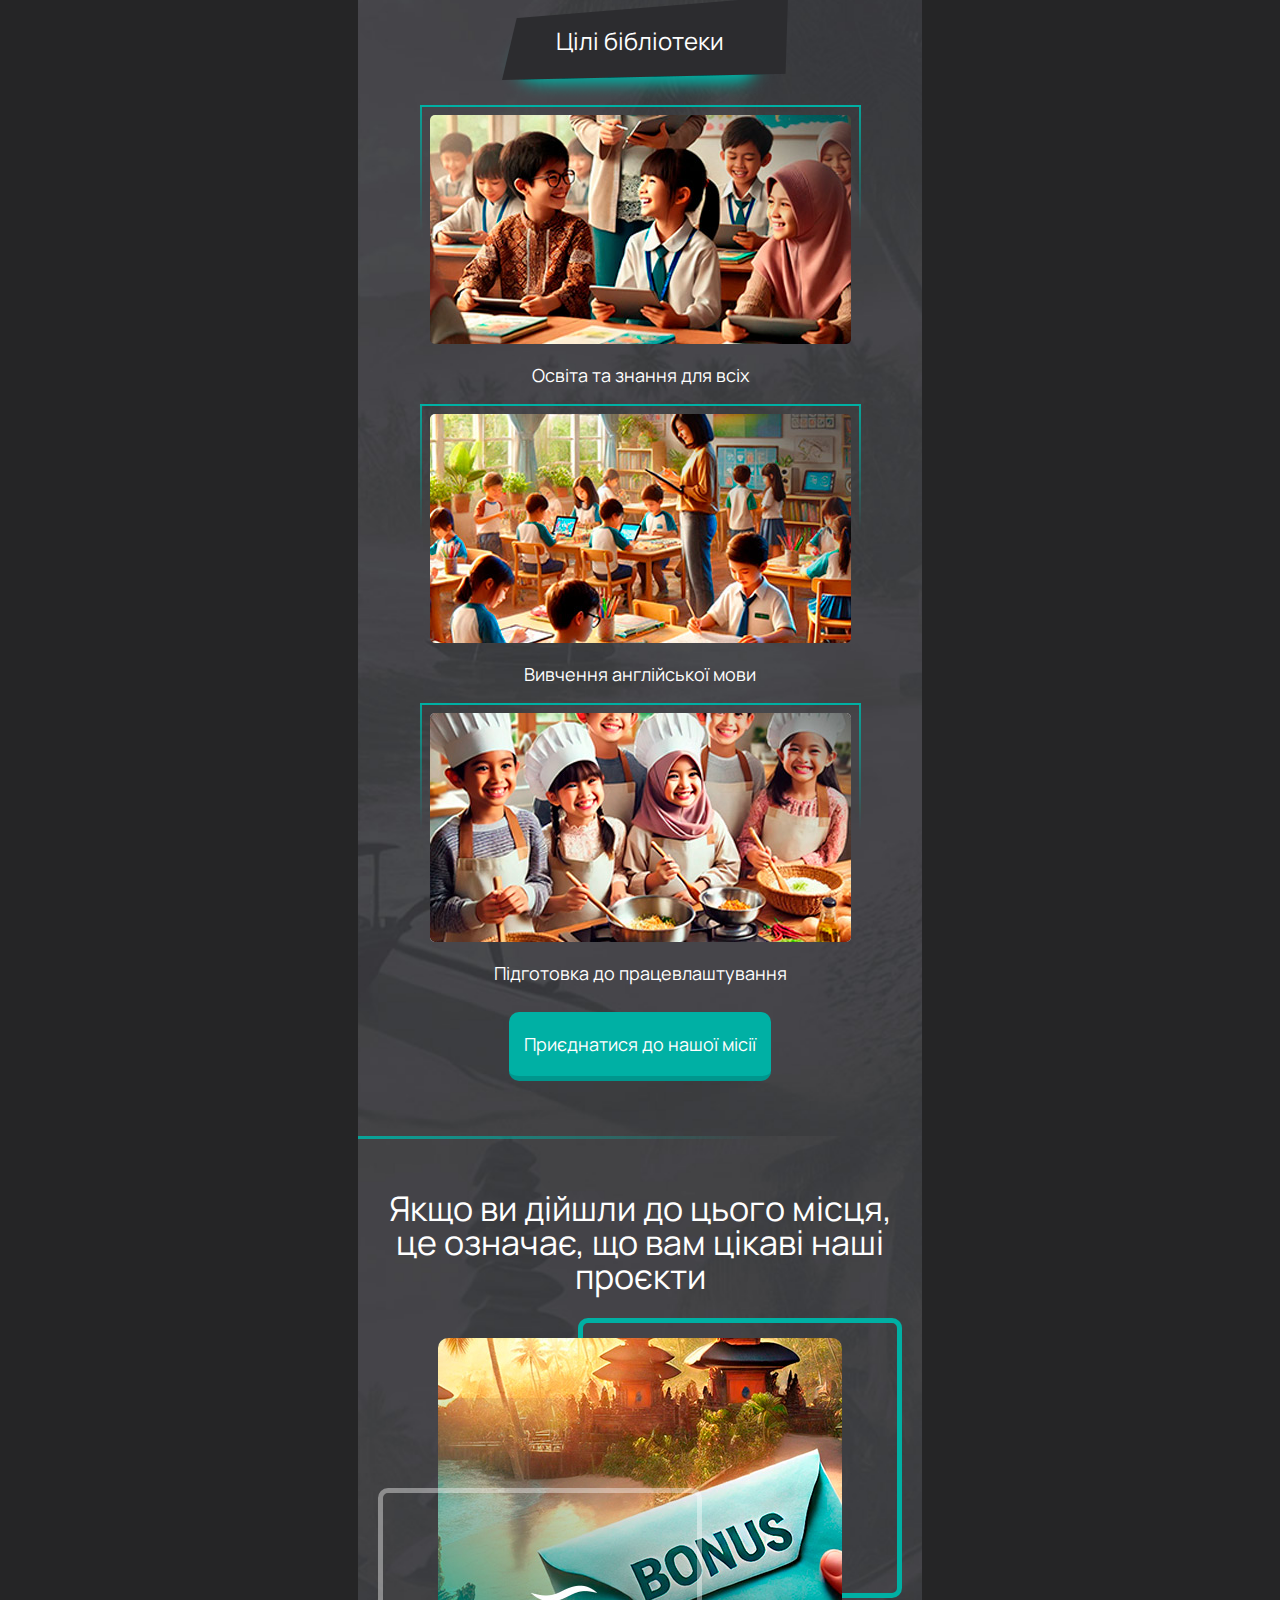
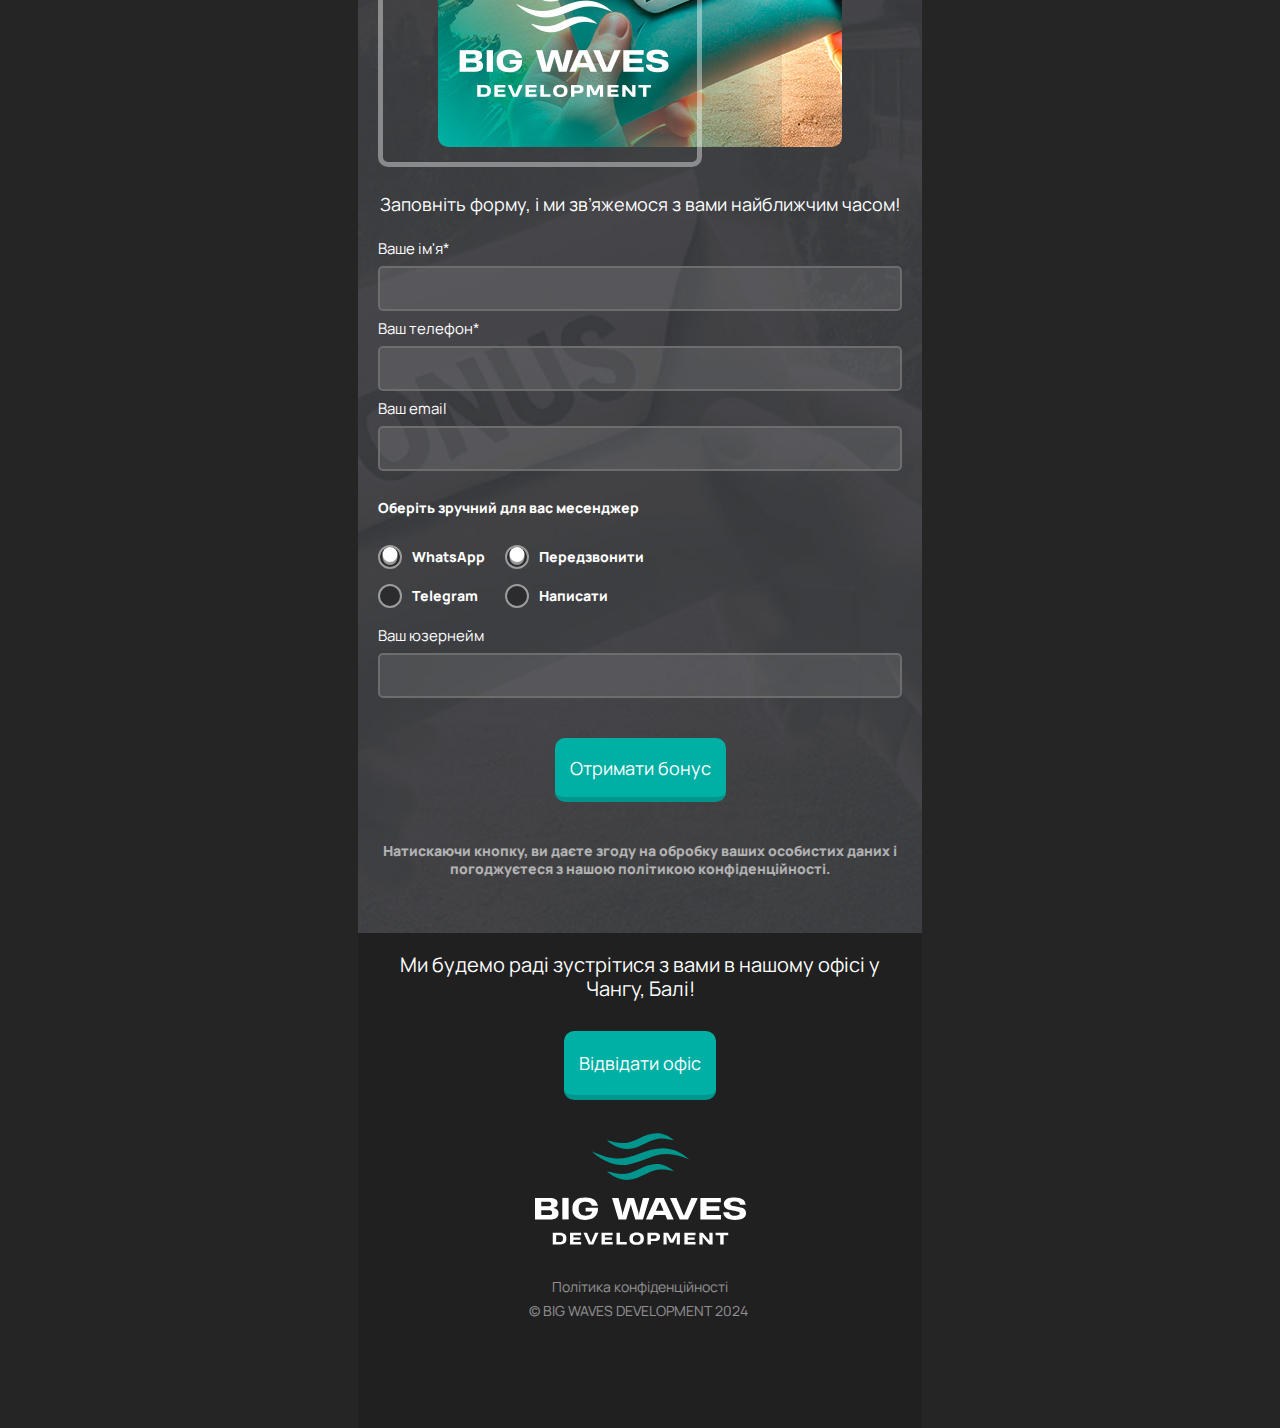
==== commit 7c010018: "Edits" ====
--- a/index.html
+++ b/index.html
@@ -765,7 +765,7 @@
 
 		<section class="section sec3" id="sec3">
 			<div class="container">
-				<h3 class="secTitle">Про нас</h3>
+				<h3 class="secTitle">Про Big Waves</h3>
 
 				<div class="owl-carousel aboutCarousel">
 					<div class="item">
@@ -976,146 +976,6 @@
 		<section class="section sec5" id="sec5">
 			<div class="container containerP">
 
-				<!-- Modal 1 -->
-				<div class="represBaliBlock" data-id="1">
-					<button class="represBaliBlockCl">
-						<svg xmlns="http://www.w3.org/2000/svg" viewBox="0 0 24 24">
-							<title>window-close</title>
-							<path
-								d="M13.46,12L19,17.54V19H17.54L12,13.46L6.46,19H5V17.54L10.54,12L5,6.46V5H6.46L12,10.54L17.54,5H19V6.46L13.46,12Z" />
-						</svg>
-					</button>
-					<div class="represBaliBlockT">Збільшений попит на житло та комерційні приміщення</div>
-					<p>
-						Населення Балі стабільно зростає, що підвищує попит на житло. Залучення цифрових
-						кочівників
-						і дистанційних працівників створило попит на довгострокову оренду. Поряд із житловим
-						будівництвом, розвивається комерційна нерухомість. Також зростає інтерес до
-						розкішних вілл і
-						преміум-нерухомості від заможних інвесторів з Європи, Австралії та Азії.
-					</p>
-				</div>
-				<!-- Modal 2 -->
-				<div class="represBaliBlock" data-id="2">
-					<button class="represBaliBlockCl">
-						<svg xmlns="http://www.w3.org/2000/svg" viewBox="0 0 24 24">
-							<title>window-close</title>
-							<path
-								d="M13.46,12L19,17.54V19H17.54L12,13.46L6.46,19H5V17.54L10.54,12L5,6.46V5H6.46L12,10.54L17.54,5H19V6.46L13.46,12Z" />
-						</svg>
-					</button>
-					<div class="represBaliBlockT">Зростання вартості нерухомості</div>
-					<p>
-						З 2020 по 2023 рік ціни на нерухомість у деяких регіонах Балі щорічно зростали на
-						10-15%,
-						роблячи острів привабливим для
-						інвестицій. Обмежена кількість прибережних земель підвищує вартість через дефіцит. З
-						розвитком інфраструктури та
-						зростанням попиту ціни продовжуватимуть зростати, створюючи вигідні можливості для
-						інвесторів у розкішну та
-						високоприбуткову нерухомість.
-					</p>
-				</div>
-				<!-- Modal 3 -->
-				<div class="represBaliBlock" data-id="3">
-					<button class="represBaliBlockCl">
-						<svg xmlns="http://www.w3.org/2000/svg" viewBox="0 0 24 24">
-							<title>window-close</title>
-							<path
-								d="M13.46,12L19,17.54V19H17.54L12,13.46L6.46,19H5V17.54L10.54,12L5,6.46V5H6.46L12,10.54L17.54,5H19V6.46L13.46,12Z" />
-						</svg>
-					</button>
-					<div class="represBaliBlockT">Зростання туристичного потоку</div>
-					<p>
-						У 2023 році Балі прийняв 5,5 мільйона туристів, і в 2024 році цей показник може
-						зрости.
-						Міжнародний аеропорт Нгурах-Рай
-						значно розширив міжнародне сполучення, підвищуючи доступність острова. Балі став
-						привабливим
-						для заможних осіб, які
-						шукають розкішні вілли та преміум відпочинок. Спільнота цифрових кочівників сприяє
-						довшим
-						перебуванням і стимулює
-						місцеву економіку, оскільки багато хто обирає жити та працювати дистанційно.
-					</p>
-				</div>
-				<!-- Modal 4 -->
-				<div class="represBaliBlock" data-id="4">
-					<button class="represBaliBlockCl">
-						<svg xmlns="http://www.w3.org/2000/svg" viewBox="0 0 24 24">
-							<title>window-close</title>
-							<path
-								d="M13.46,12L19,17.54V19H17.54L12,13.46L6.46,19H5V17.54L10.54,12L5,6.46V5H6.46L12,10.54L17.54,5H19V6.46L13.46,12Z" />
-						</svg>
-					</button>
-					<div class="represBaliBlockT">Вища орендна дохідність</div>
-					<p>
-						Притік туристів, цифрових кочівників і довгострокових відпочиваючих підвищив нічні
-						орендні
-						ставки на Балі, забезпечуючи
-						високі доходи власникам нерухомості. Завдяки тропічному клімату та цілорічній
-						привабливості
-						Балі немає міжсезоння, що
-						дозволяє підтримувати стабільно високі ставки. Легкі регуляції на короткострокову
-						оренду
-						сприяють розміщенню об'єктів на
-						платформах, як-от Airbnb і Booking, збільшуючи прибутковість.
-					</p>
-				</div>
-				<!-- Modal 5 -->
-				<div class="represBaliBlock" data-id="5">
-					<button class="represBaliBlockCl">
-						<svg xmlns="http://www.w3.org/2000/svg" viewBox="0 0 24 24">
-							<title>window-close</title>
-							<path
-								d="M13.46,12L19,17.54V19H17.54L12,13.46L6.46,19H5V17.54L10.54,12L5,6.46V5H6.46L12,10.54L17.54,5H19V6.46L13.46,12Z" />
-						</svg>
-					</button>
-					<div class="represBaliBlockT">Економічне зростання та урядові ініціативи</div>
-					<p>
-						В 2023 році Балі відзначився значним зростанням туристичного потоку з понад 5
-						мільйонами
-						міжнародних відвідувачів та 15
-						мільйонами внутрішніх туристів, що ще більше закріпило його статус як одного з
-						топових
-						туристичних напрямків світу.
-						Ініціативи уряду Балі тепер зосереджені на підтримці сталого туризму, зокрема через
-						стратегічні інфраструктурні
-						розробки, такі як розширення аеропортів, і політики, орієнтовані на залучення
-						заможних
-						туристів і іноземних інвесторів у
-						нерухомість. Це значно збільшило попит на нерухомість на Балі в популярних районах,
-						роблячи
-						острів преміум локацією для
-						інвестицій у нерухомість.
-					</p>
-				</div>
-				<!-- Modal 6 -->
-				<div class="represBaliBlock" data-id="6">
-					<button class="represBaliBlockCl">
-						<svg xmlns="http://www.w3.org/2000/svg" viewBox="0 0 24 24">
-							<title>window-close</title>
-							<path
-								d="M13.46,12L19,17.54V19H17.54L12,13.46L6.46,19H5V17.54L10.54,12L5,6.46V5H6.46L12,10.54L17.54,5H19V6.46L13.46,12Z" />
-						</svg>
-					</button>
-					<div class="represBaliBlockT">Загальна прибутковість інвестицій</div>
-					<p>
-						Інвестори на Балі можуть отримувати річний дохід 8-15% від орендних об'єктів,
-						зокрема
-						розкішні вілли дають ще вищий ROI.
-						Загальний дохід становить 10-20% на рік, завдяки зростанню цін на нерухомість і
-						стабільній
-						оренді. Обмежені прибережні
-						землі забезпечують капітальне зростання 5-10% на рік. Туристичний сектор, який
-						щороку
-						приваблює понад 6 мільйонів
-						відвідувачів, підтримує високий попит на преміум об'єкти, з прогнозами подальшого
-						зростання
-						інвестицій після пандемії.
-					</p>
-				</div>
-
 				<div class="owl-carousel howBaliCarousel">
 					<div class="item">
 						<!-- S1 -->
@@ -1215,7 +1075,58 @@
 
 							<div class="represBaliWr">
 								<div class="represBaliRow">
+									<!-- Modal 1 -->
+									<div class="represBaliBlock" data-id="1">
+										<button class="represBaliBlockCl">
+											<svg xmlns="http://www.w3.org/2000/svg" viewBox="0 0 24 24">
+												<title>window-close</title>
+												<path
+													d="M13.46,12L19,17.54V19H17.54L12,13.46L6.46,19H5V17.54L10.54,12L5,6.46V5H6.46L12,10.54L17.54,5H19V6.46L13.46,12Z" />
+											</svg>
+										</button>
+										<div class="represBaliBlockT">Збільшений попит на житло та комерційні
+											приміщення</div>
+										<p>
+											Населення Балі стабільно зростає, що підвищує попит на житло. Залучення
+											цифрових
+											кочівників
+											і дистанційних працівників створило попит на довгострокову оренду. Поряд
+											із житловим
+											будівництвом, розвивається комерційна нерухомість. Також зростає інтерес
+											до
+											розкішних вілл і
+											преміум-нерухомості від заможних інвесторів з Європи, Австралії та Азії.
+										</p>
+									</div>
+
+									<!-- Modal 2 -->
+									<div class="represBaliBlock" data-id="2">
+										<button class="represBaliBlockCl">
+											<svg xmlns="http://www.w3.org/2000/svg" viewBox="0 0 24 24">
+												<title>window-close</title>
+												<path
+													d="M13.46,12L19,17.54V19H17.54L12,13.46L6.46,19H5V17.54L10.54,12L5,6.46V5H6.46L12,10.54L17.54,5H19V6.46L13.46,12Z" />
+											</svg>
+										</button>
+										<div class="represBaliBlockT">Зростання вартості нерухомості</div>
+										<p>
+											З 2020 по 2023 рік ціни на нерухомість у деяких регіонах Балі щорічно
+											зростали на
+											10-15%,
+											роблячи острів привабливим для
+											інвестицій. Обмежена кількість прибережних земель підвищує вартість через
+											дефіцит. З
+											розвитком інфраструктури та
+											зростанням попиту ціни продовжуватимуть зростати, створюючи вигідні
+											можливості для
+											інвесторів у розкішну та
+											високоприбуткову нерухомість.
+										</p>
+									</div>
+
+
 									<div class="represBaliCol represBaliColRBord" data-id="1">
+
 										<button type="button" class="invInfo">
 											<img src="img/info.svg" alt="Info">
 										</button>
@@ -1232,6 +1143,60 @@
 								</div>
 
 								<div class="represBaliRow">
+
+									<!-- Modal 3 -->
+									<div class="represBaliBlock" data-id="3">
+										<button class="represBaliBlockCl">
+											<svg xmlns="http://www.w3.org/2000/svg" viewBox="0 0 24 24">
+												<title>window-close</title>
+												<path
+													d="M13.46,12L19,17.54V19H17.54L12,13.46L6.46,19H5V17.54L10.54,12L5,6.46V5H6.46L12,10.54L17.54,5H19V6.46L13.46,12Z" />
+											</svg>
+										</button>
+										<div class="represBaliBlockT">Зростання туристичного потоку</div>
+										<p>
+											У 2023 році Балі прийняв 5,5 мільйона туристів, і в 2024 році цей показник
+											може
+											зрости.
+											Міжнародний аеропорт Нгурах-Рай
+											значно розширив міжнародне сполучення, підвищуючи доступність острова. Балі
+											став
+											привабливим
+											для заможних осіб, які
+											шукають розкішні вілли та преміум відпочинок. Спільнота цифрових кочівників
+											сприяє
+											довшим
+											перебуванням і стимулює
+											місцеву економіку, оскільки багато хто обирає жити та працювати дистанційно.
+										</p>
+									</div>
+									<!-- Modal 4 -->
+									<div class="represBaliBlock" data-id="4">
+										<button class="represBaliBlockCl">
+											<svg xmlns="http://www.w3.org/2000/svg" viewBox="0 0 24 24">
+												<title>window-close</title>
+												<path
+													d="M13.46,12L19,17.54V19H17.54L12,13.46L6.46,19H5V17.54L10.54,12L5,6.46V5H6.46L12,10.54L17.54,5H19V6.46L13.46,12Z" />
+											</svg>
+										</button>
+										<div class="represBaliBlockT">Вища орендна дохідність</div>
+										<p>
+											Притік туристів, цифрових кочівників і довгострокових відпочиваючих підвищив
+											нічні
+											орендні
+											ставки на Балі, забезпечуючи
+											високі доходи власникам нерухомості. Завдяки тропічному клімату та
+											цілорічній
+											привабливості
+											Балі немає міжсезоння, що
+											дозволяє підтримувати стабільно високі ставки. Легкі регуляції на
+											короткострокову
+											оренду
+											сприяють розміщенню об'єктів на
+											платформах, як-от Airbnb і Booking, збільшуючи прибутковість.
+										</p>
+									</div>
+
 									<div class="represBaliCol represBaliColRBord" data-id="3">
 										<button type="button" class="invInfo">
 											<img src="img/info.svg" alt="Info">
@@ -1249,6 +1214,70 @@
 								</div>
 
 								<div class="represBaliRow">
+
+									<!-- Modal 5 -->
+									<div class="represBaliBlock" data-id="5">
+										<button class="represBaliBlockCl">
+											<svg xmlns="http://www.w3.org/2000/svg" viewBox="0 0 24 24">
+												<title>window-close</title>
+												<path
+													d="M13.46,12L19,17.54V19H17.54L12,13.46L6.46,19H5V17.54L10.54,12L5,6.46V5H6.46L12,10.54L17.54,5H19V6.46L13.46,12Z" />
+											</svg>
+										</button>
+										<div class="represBaliBlockT">Економічне зростання та урядові ініціативи</div>
+										<p>
+											В 2023 році Балі відзначився значним зростанням туристичного потоку з понад
+											5
+											мільйонами
+											міжнародних відвідувачів та 15
+											мільйонами внутрішніх туристів, що ще більше закріпило його статус як одного
+											з
+											топових
+											туристичних напрямків світу.
+											Ініціативи уряду Балі тепер зосереджені на підтримці сталого туризму,
+											зокрема через
+											стратегічні інфраструктурні
+											розробки, такі як розширення аеропортів, і політики, орієнтовані на
+											залучення
+											заможних
+											туристів і іноземних інвесторів у
+											нерухомість. Це значно збільшило попит на нерухомість на Балі в популярних
+											районах,
+											роблячи
+											острів преміум локацією для
+											інвестицій у нерухомість.
+										</p>
+									</div>
+									<!-- Modal 6 -->
+									<div class="represBaliBlock" data-id="6">
+										<button class="represBaliBlockCl">
+											<svg xmlns="http://www.w3.org/2000/svg" viewBox="0 0 24 24">
+												<title>window-close</title>
+												<path
+													d="M13.46,12L19,17.54V19H17.54L12,13.46L6.46,19H5V17.54L10.54,12L5,6.46V5H6.46L12,10.54L17.54,5H19V6.46L13.46,12Z" />
+											</svg>
+										</button>
+										<div class="represBaliBlockT">Загальна прибутковість інвестицій</div>
+										<p>
+											Інвестори на Балі можуть отримувати річний дохід 8-15% від орендних
+											об'єктів,
+											зокрема
+											розкішні вілли дають ще вищий ROI.
+											Загальний дохід становить 10-20% на рік, завдяки зростанню цін на
+											нерухомість і
+											стабільній
+											оренді. Обмежені прибережні
+											землі забезпечують капітальне зростання 5-10% на рік. Туристичний сектор,
+											який
+											щороку
+											приваблює понад 6 мільйонів
+											відвідувачів, підтримує високий попит на преміум об'єкти, з прогнозами
+											подальшого
+											зростання
+											інвестицій після пандемії.
+										</p>
+									</div>
+
 									<div class="represBaliCol represBaliColRBord represBaliColRBordN" data-id="5">
 										<button type="button" class="invInfo">
 											<img src="img/info.svg" alt="Info">
@@ -1736,7 +1765,7 @@
 					<span class="qizPicLine2"></span>
 				</div>
 				<div class="sec10T">
-					Заповніть форму і отримайте спеціальний бонус
+					Заповніть форму, і ми зв’яжемося з вами найближчим часом!
 				</div>
 				<form action="/">
 					<div class="modalQizForm">
@@ -1771,7 +1800,6 @@
 									<input type="radio" name="sec10Media" value="Telegram" id="formSec10">
 									<span class="formGroupOw"></span>
 									<i>Telegram</i>
-
 								</label>
 
 							</div>
@@ -1876,7 +1904,7 @@
 
 		$(document).ready(function () {
 			$('.howBaliCarousel').owlCarousel({
-				loop: true,
+				// loop: true,
 				margin: 25,
 				nav: true,
 				autoplay: false,
--- a/css/style.css
+++ b/css/style.css
@@ -427,9 +427,11 @@
 .contBlock1 {
     font-size: 13px;
     padding: 10px;
+    padding-right: 0;
     line-height: 18px;
     display: flex;
     align-items: center;
+    text-align: center;
 }
 
 .containerF2 {
@@ -978,6 +980,9 @@
     display: flex;
     flex-direction: column;
     gap: 10px;
+    min-height: 100px;
+    align-items: center;
+    justify-content: center;
 }
 
 .aboutStatCol span {
@@ -1261,6 +1266,7 @@
 .represBaliRow {
     display: flex;
     gap: 20px;
+    position: relative;
 }
 
 .represBaliCol {
@@ -1866,12 +1872,11 @@
 .invModal::after {
     content: '';
     position: absolute;
-    bottom: -20px;
-    left: 20px;
-    width: 0;
-    height: 0;
-    border-top: 20px solid #fff;
-    border-right: 20px solid transparent;
+    bottom: -1px;
+    left: -12px;
+    width: 25px;
+    height: 32px;
+    background: url(../img/mesArrow2.svg) center no-repeat;
 }
 
 .invModal.active {
@@ -2460,8 +2465,8 @@
 }
 
 .teamOwl2Name {
-    font-weight: 800;
-    font-size: 20px;
+    /* font-weight: 800; */
+    font-size: 18px;
 }
 
 .teamVideo {
@@ -3050,13 +3055,17 @@
 .newsTitle {
     line-height: 24px;
     font-size: 20px;
-    font-weight: 800;
+    /* font-weight: 800; */
 }
 
 .newsDesc {
     line-height: 24px;
     font-size: 16px;
     margin-bottom: 15px;
+}
+
+.newsDesc iframe {
+    width: 100%;
 }
 
 .newsDesc p {
@@ -3205,14 +3214,16 @@
     position: relative;
     position: absolute;
     top: 0;
-    left: 0;
+    left: 50%;
+    width: 85%;
+    transform: translate(-50%, 0);
     display: none;
     flex-direction: column;
     gap: 10px;
     text-align: center;
     z-index: 5;
     border-top: 2px solid #00B0A4;
-    padding: 10px 30px;
+    padding: 10px;
     background: #fff;
     border-radius: 20px;
     color: #333;
@@ -3221,10 +3232,23 @@
 .represBaliBlock::after {
     content: '';
     position: absolute;
-    bottom: -20px;
-    left: 20px;
-    width: 0;
-    height: 0;
-    border-top: 20px solid #fff;
-    border-right: 20px solid transparent;
+    bottom: -1px;
+    left: -12px;
+    width: 25px;
+    height: 32px;
+    background: url(../img/mesArrow2.svg) center no-repeat;
+}
+
+.highlighted {
+    color: #00B0A4 !important;
+    transition: color 1s ease;
+    text-decoration: underline !important;
+}
+
+.hideUserName {
+    display: none !important;
+}
+
+.hideUserNameActive {
+    display: flex !important;
 }